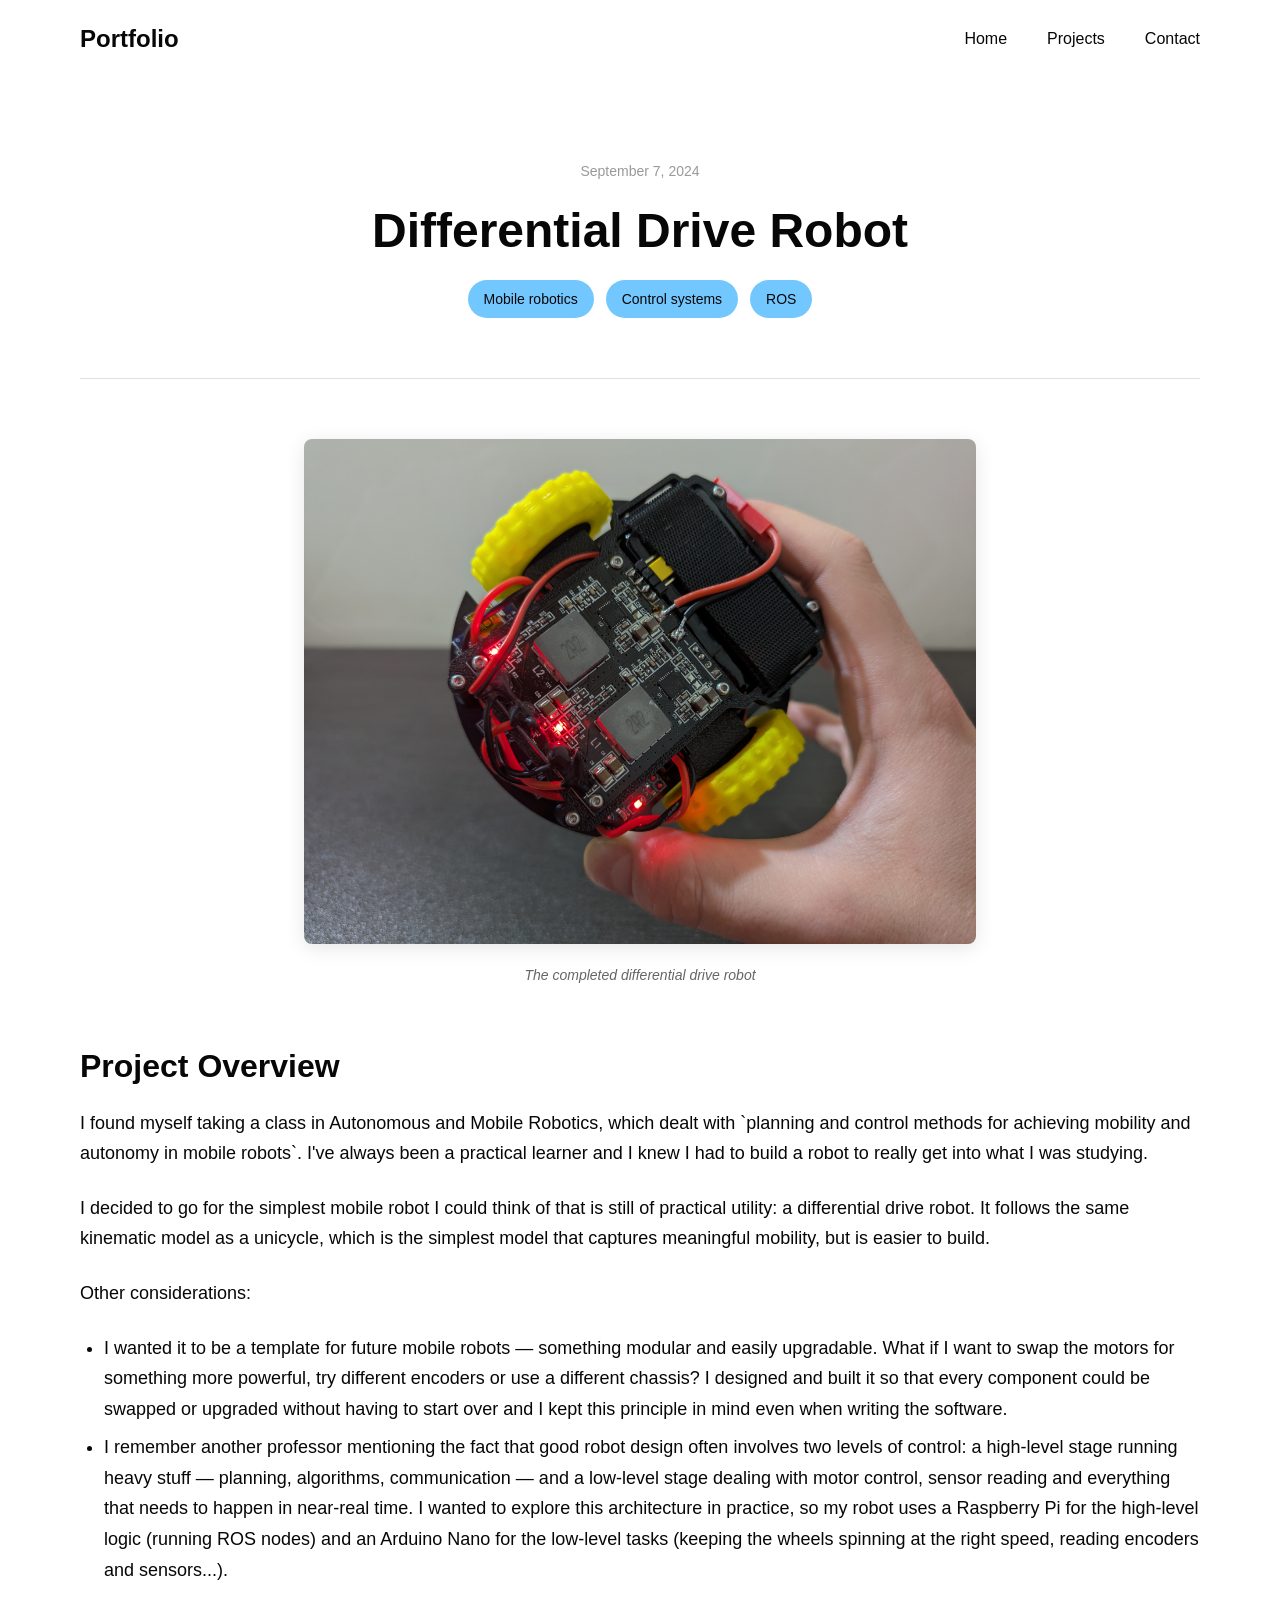
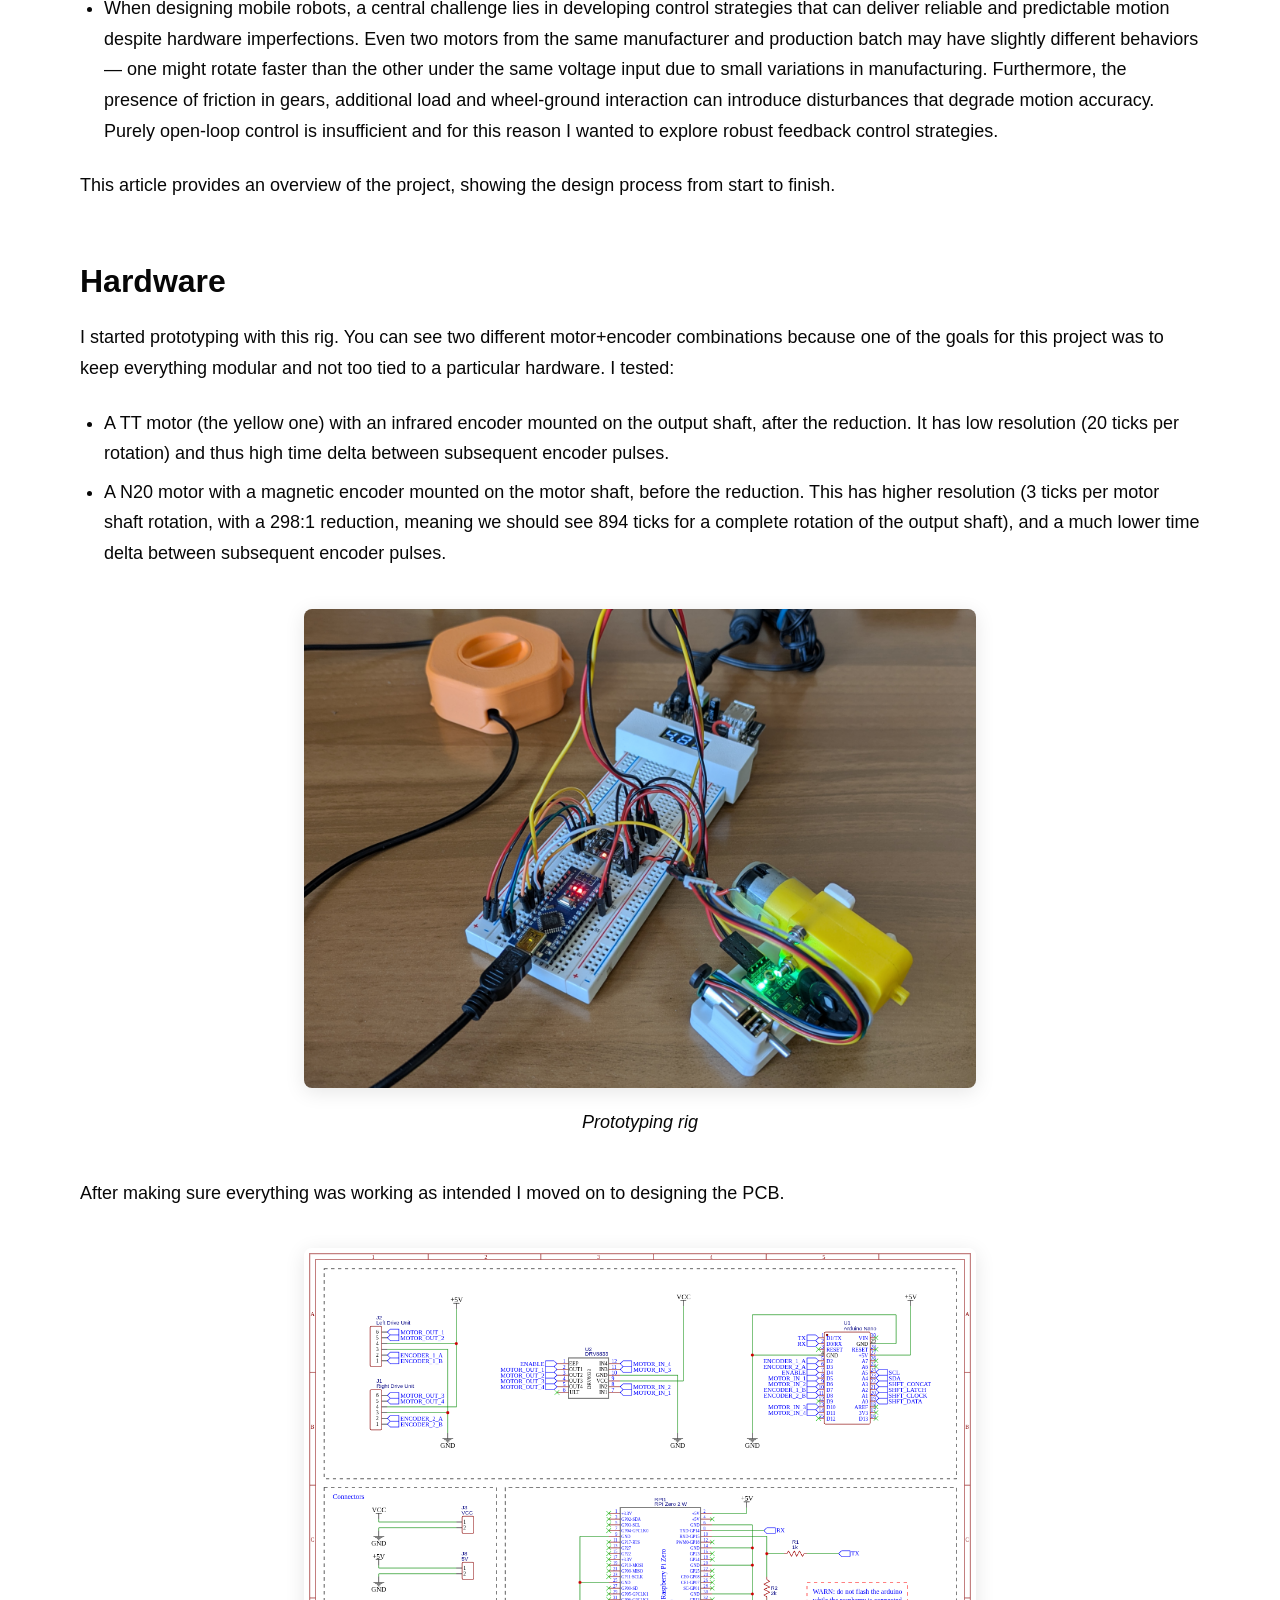
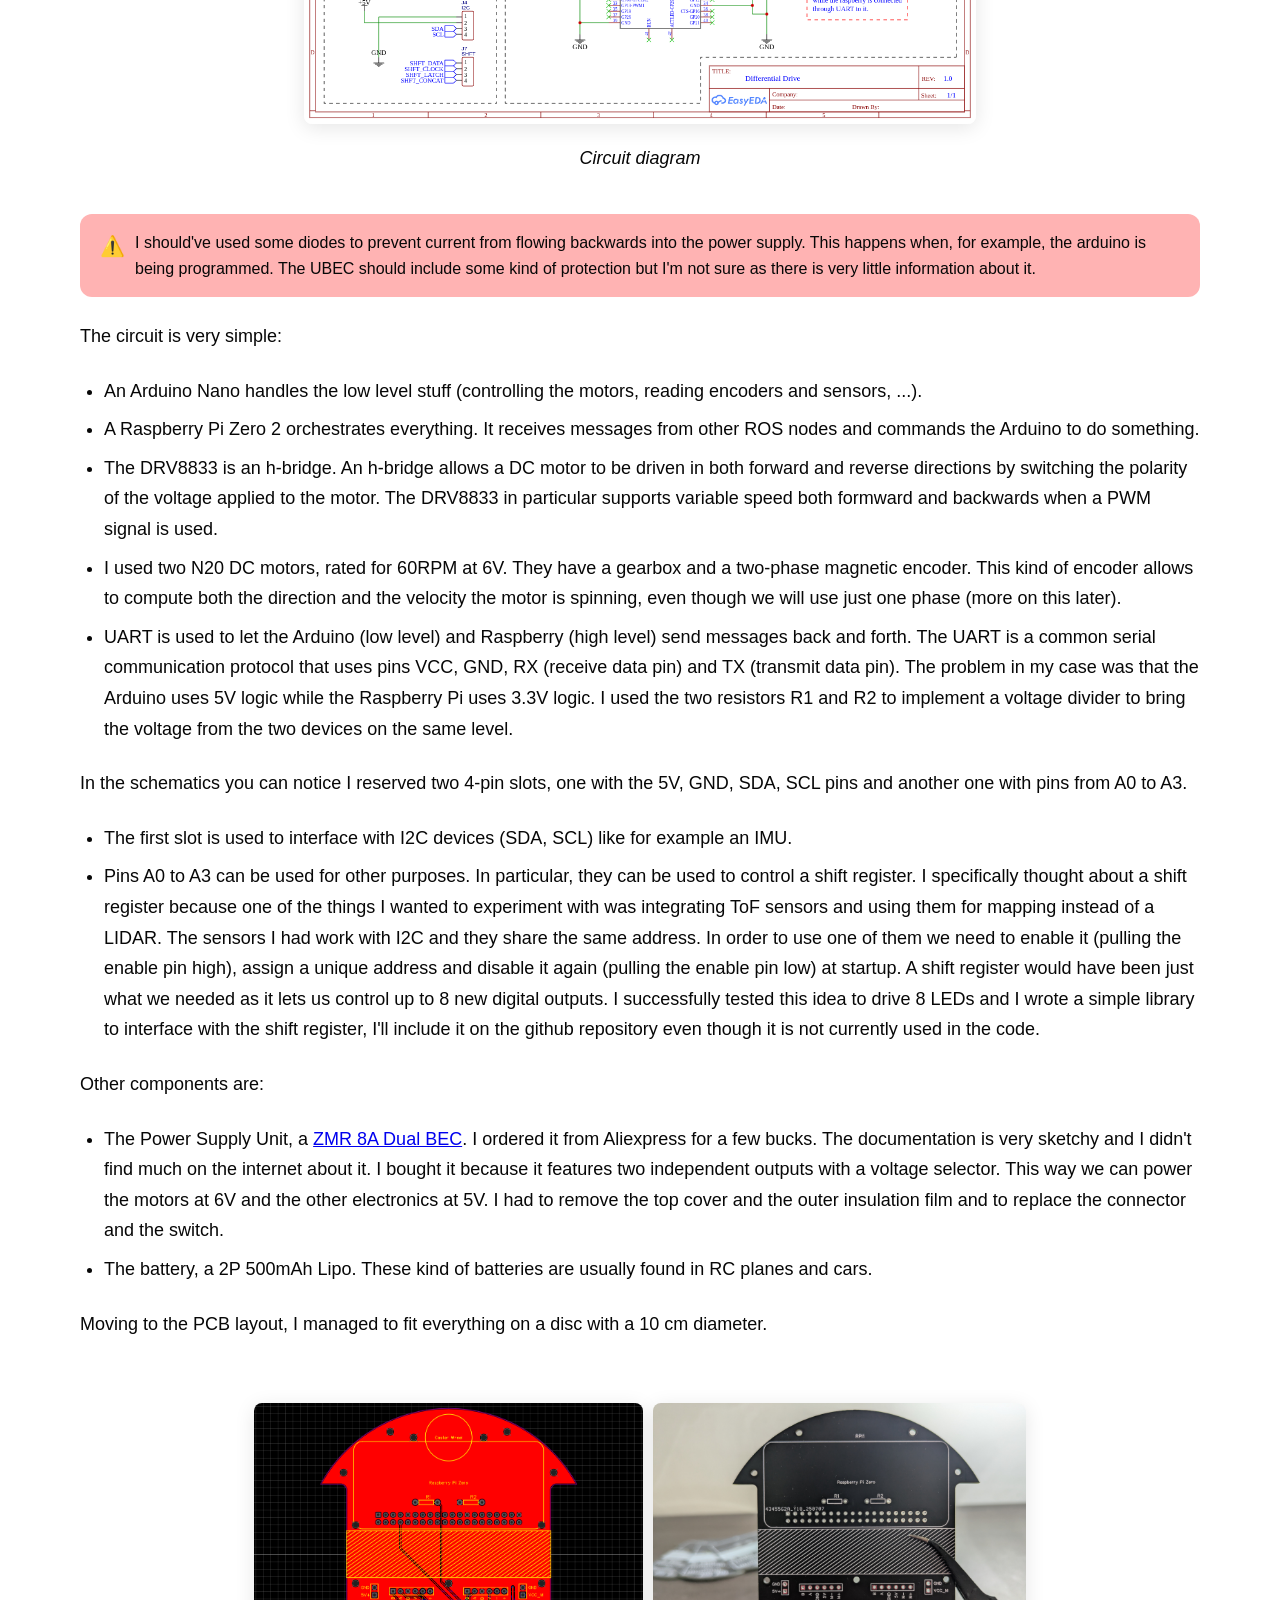
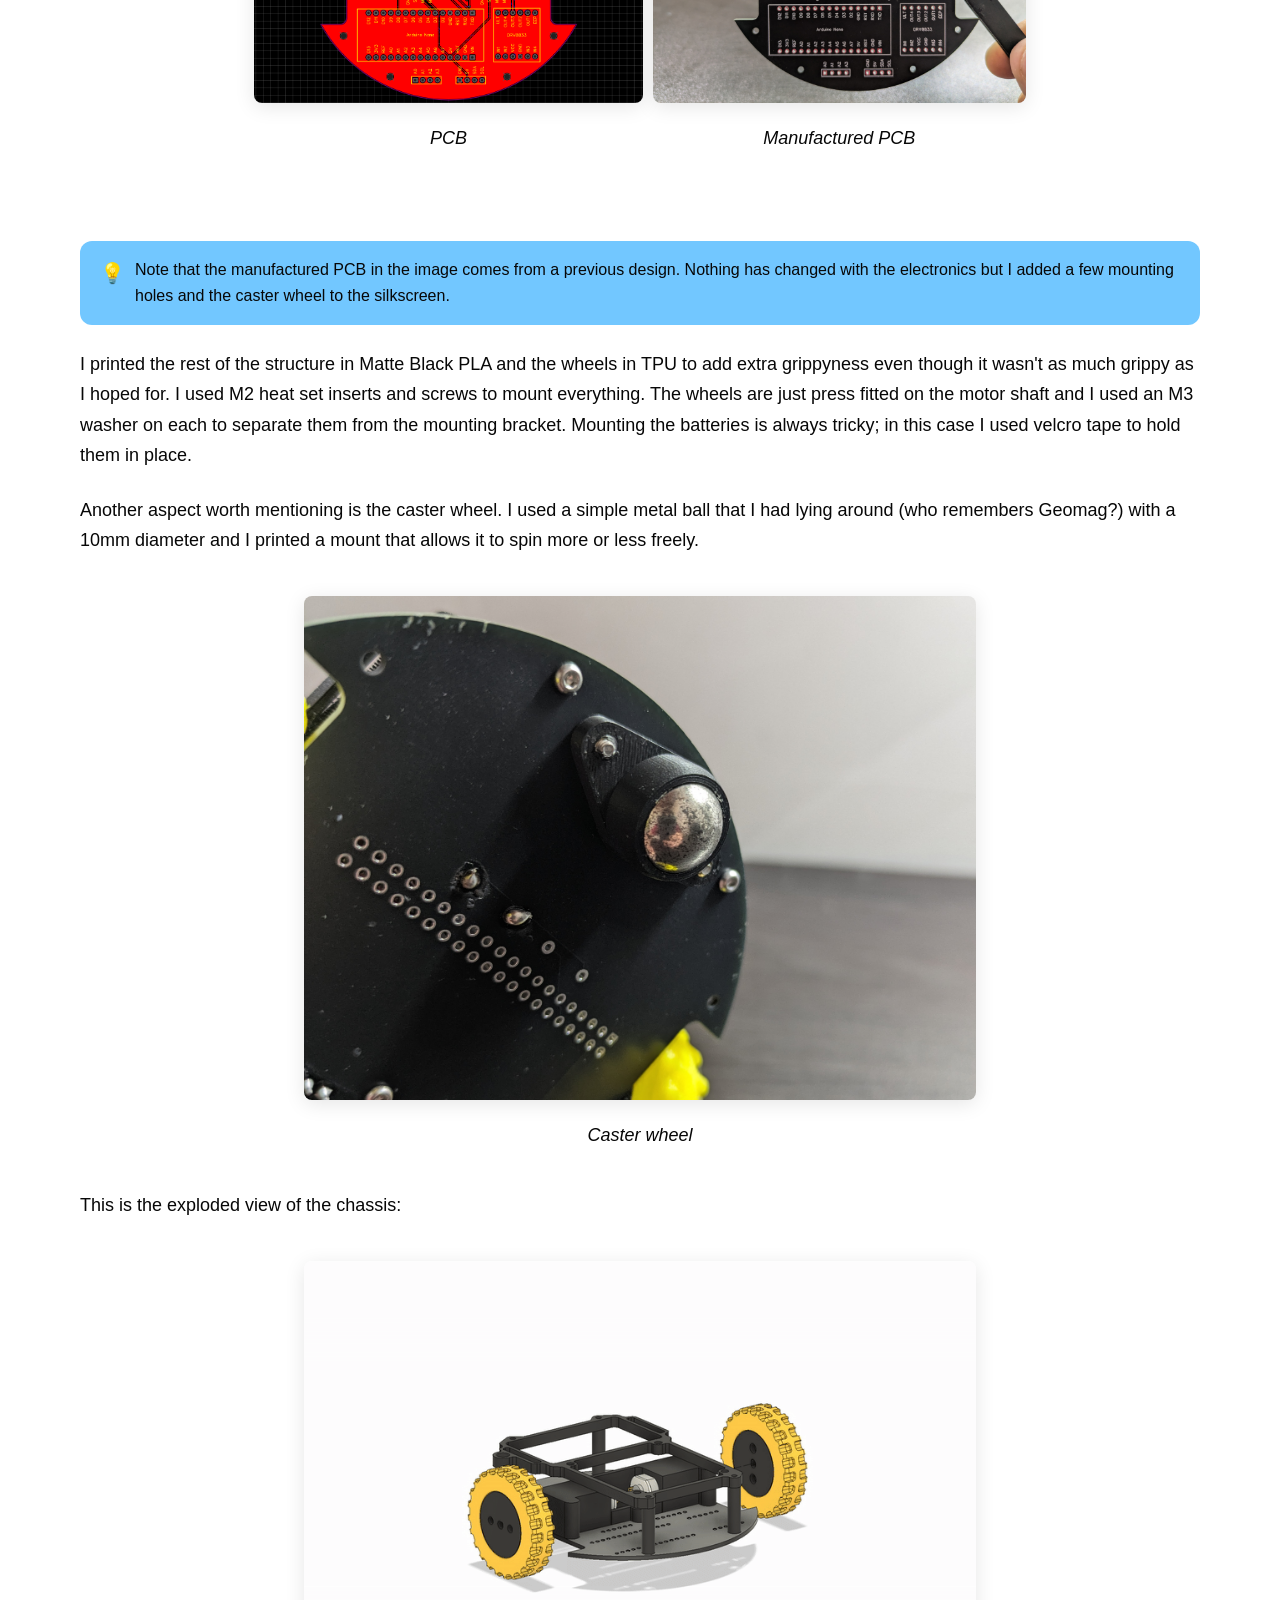
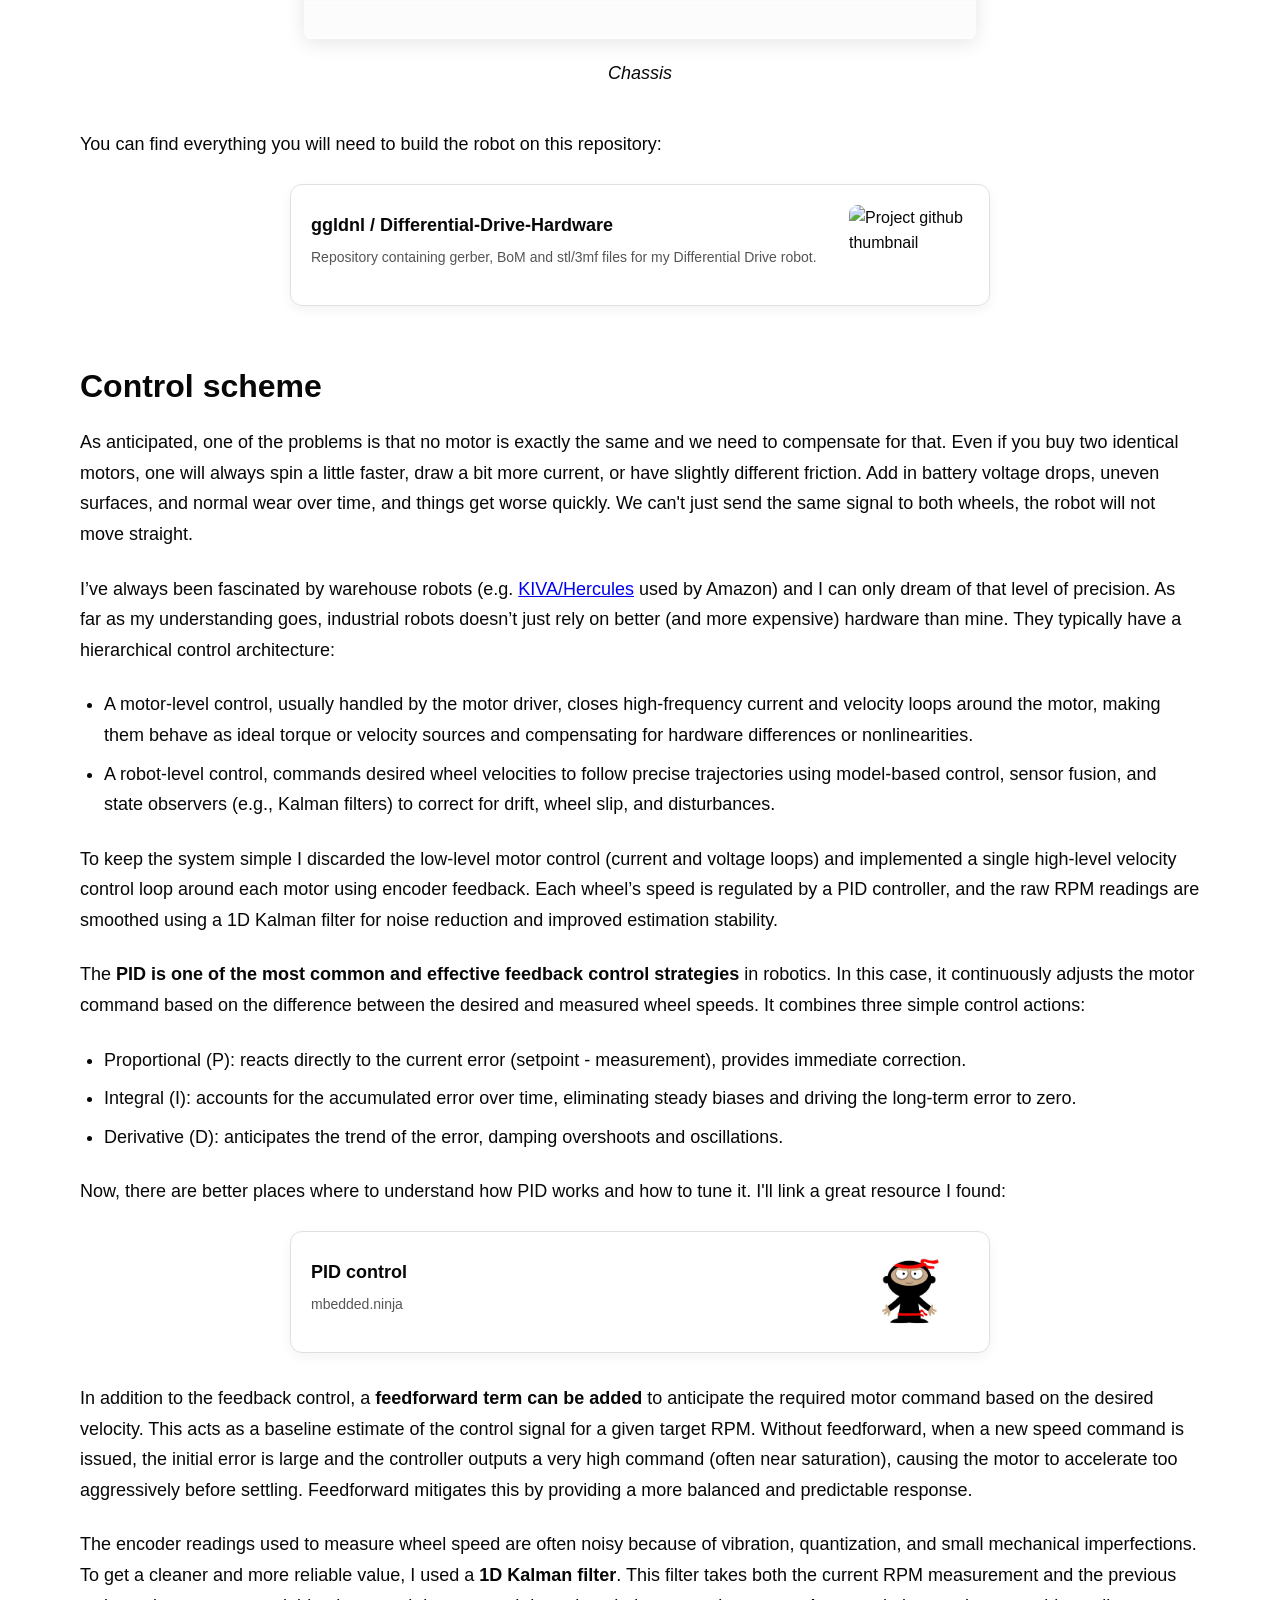
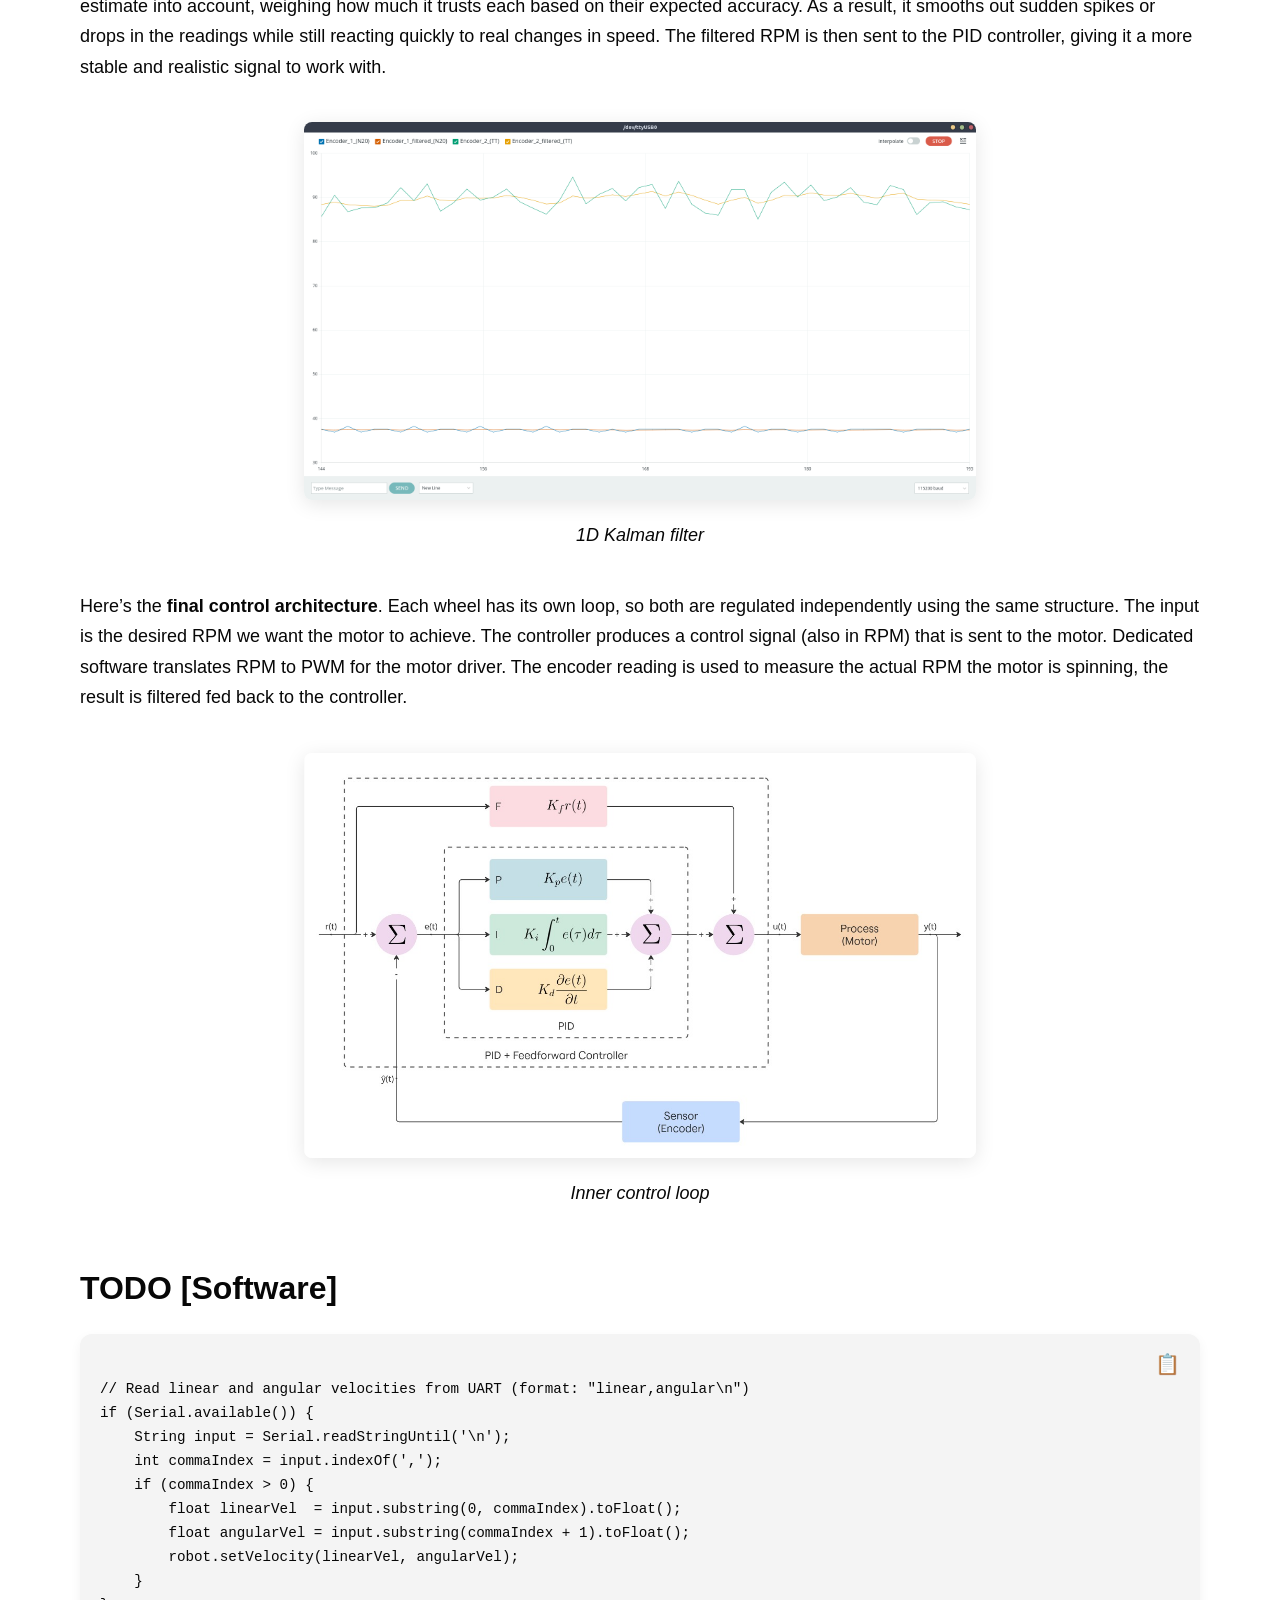
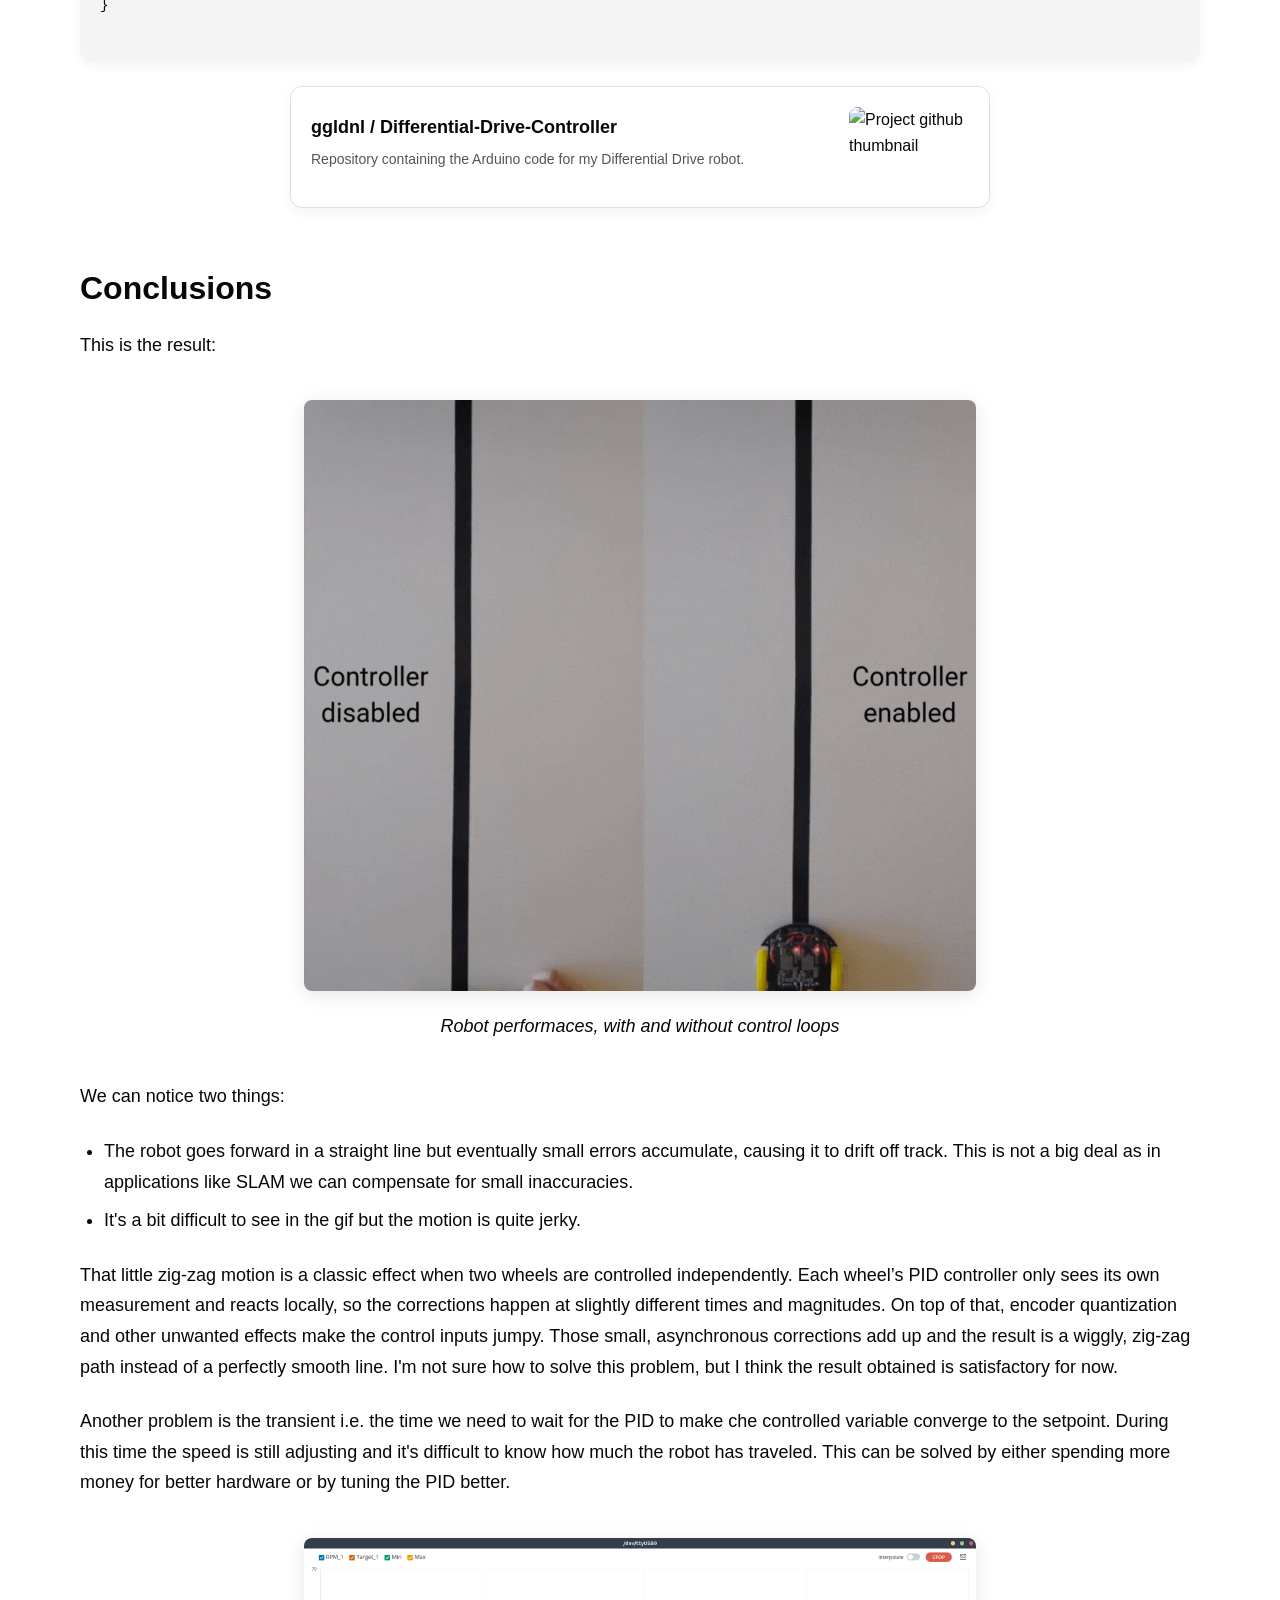
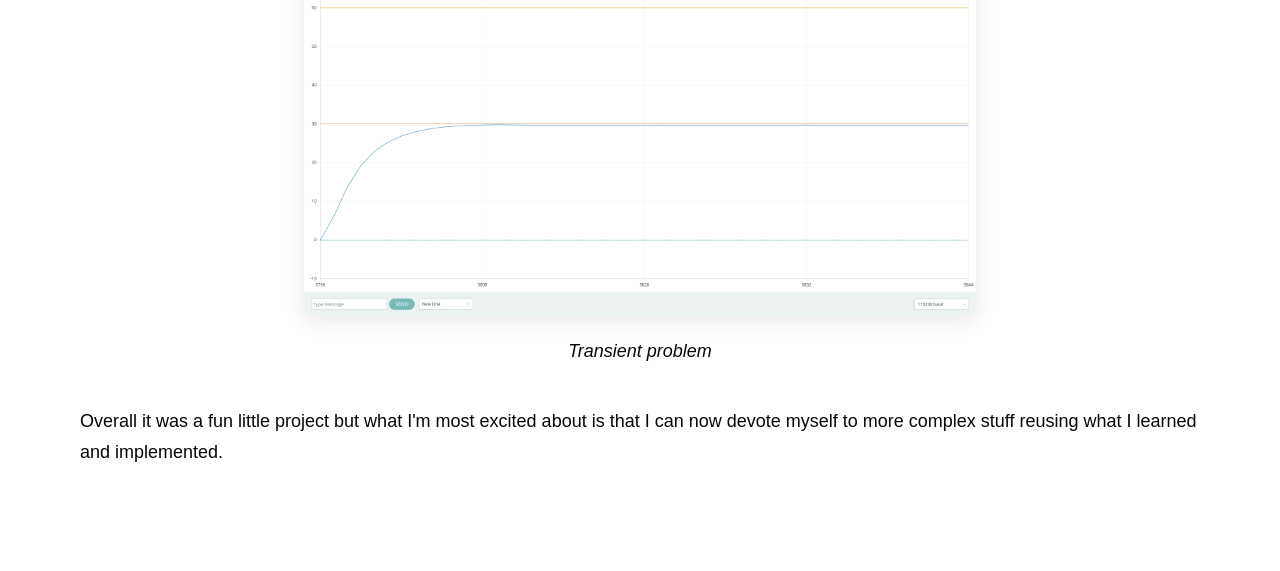
==== projects/differential_drive/index.html @ e16d6dbc "Progress differential drive" ====
<!DOCTYPE html>
<html lang="en">

<head>
  <meta charset="UTF-8">
  <meta name="viewport" content="width=device-width, initial-scale=1.0">
  <title>My Portfolio - Differential Drive</title>

  <link rel="stylesheet" href="../../assets/css/style.css">
  <link rel="stylesheet" href="https://cdn.jsdelivr.net/npm/prismjs/themes/prism.css">

  <script src="https://cdn.jsdelivr.net/npm/prismjs/prism.min.js"></script>
  <script src="https://cdn.jsdelivr.net/npm/prismjs/components/prism-clike.min.js"></script>
  <script src="https://cdn.jsdelivr.net/npm/prismjs/components/prism-c.min.js"></script>
  <script src="https://cdn.jsdelivr.net/npm/prismjs/components/prism-cpp.min.js"></script>
  <script src="https://cdn.jsdelivr.net/npm/prismjs/components/prism-python.min.js"></script>
</head>

<body>
  <!-- Navigation -->
  <nav>
    <div class="nav-container">
      <a href="#" class="logo">Portfolio</a>
      <ul class="nav-links">
        <li><a href="../../index.html">Home</a></li>
        <li><a href="../../projects.html">Projects</a></li>
        <li><a href="../../contact.html">Contact</a></li>
      </ul>
    </div>
  </nav>

  <!-- Table of Contents -->
  <!--
  <aside class="toc">
    <ul>
      <li><a href="#overview" class="toc-link">Project Overview</a></li>
      <li><a href="#hardware" class="toc-link">Hardware</a></li>
      <li><a href="#control" class="toc-link">Control</a></li>
      <li><a href="#software" class="toc-link">Software</a></li>
      <li><a href="#testing" class="toc-link">Testing and Results</a></li>

    </ul>
  </aside>
  -->

  <!-- Main Content -->
  <main>
    <div class="container">

      <!-- Project Header -->
      <header class="project-header">
        <div class="project-date">September 7, 2024</div>
        <h1 class="project-title">Differential Drive Robot</h1>
        <div class="project-tags">
          <span class="tag">Mobile robotics</span>
          <span class="tag">Control systems</span>
          <span class="tag">ROS</span>
        </div>
      </header>

      <div class="media-container">
        <img src="images/preview.jpg" alt="Differential Drive Robot" class="article-image zoomable">
        <p class="image-caption">The completed differential drive robot</p>
      </div>

      <!-- Article Content -->
      <article class="article-content">

        <h2 id="overview">Project Overview</h2>
        <p>
          I found myself taking a class in Autonomous and Mobile Robotics, which dealt with
          `planning and control methods for achieving mobility and autonomy in mobile robots`.
          I've always been a practical learner and I knew I had to build a robot to really get
          into what I was studying.
        </p>

        <p>
          I decided to go for the simplest mobile robot I could think of that is still of practical utility: a
          differential drive robot. It follows the same kinematic model as a unicycle, which is the simplest model
          that captures meaningful mobility, but is easier to build.
          <!--but it doesn't need additional control to stay upright, having a 
          three-point contact with the ground. -->
        </p>

        <p>
          Other considerations:
        </p>

        <ul>
          <li>
            I wanted it to be a template for future mobile robots — something modular and easily upgradable.
            What if I want to swap the motors for something more powerful, try different encoders or use a
            different chassis? I designed and built it so that every component could be swapped or upgraded without
            having
            to start over and I kept this principle in mind even when writing the software.
          </li>
          <li>
            I remember another professor mentioning the fact that good robot design often involves two levels of
            control:
            a high-level stage running heavy stuff — planning, algorithms, communication — and a low-level stage
            dealing with motor control, sensor reading and everything that needs to happen in near-real time.
            I wanted to explore this architecture in practice, so my robot uses a
            Raspberry Pi for the high-level logic (running ROS nodes) and an Arduino Nano for the low-level tasks
            (keeping the wheels spinning at the right speed, reading encoders and sensors...).
          </li>
          <li>
            When designing mobile robots, a central challenge lies in developing control strategies that can deliver
            reliable and predictable motion despite hardware imperfections. Even two motors from the same manufacturer
            and production batch may have slightly different behaviors — one might rotate faster than
            the other under the same voltage input due to small variations in manufacturing. Furthermore,
            the presence of friction in gears, additional load and wheel-ground interaction can introduce disturbances
            that degrade
            motion accuracy. Purely open-loop control is insufficient and for this reason I wanted to explore
            robust feedback control strategies.
          </li>
        </ul>

        <p>
          This article provides an overview of the project, showing the design process from start to finish.
        </p>

        <h2 id="hardware">Hardware</h2>

        <p>
          I started prototyping with this rig. You can see two different motor+encoder combinations because one of the goals 
          for this project was to keep everything modular and not too tied to a particular hardware. I tested:

          <ul>
            <li> A TT motor (the yellow one) with an infrared encoder mounted on the output shaft, after the reduction. 
              It has low resolution (20 ticks per rotation) and thus high time delta between subsequent encoder pulses.
            </li>
            <li> A N20 motor with a magnetic encoder mounted on the motor shaft, before the reduction.
              This has higher resolution (3 ticks per motor shaft rotation, with a 298:1 reduction, meaning we should see 894 ticks for a complete rotation of the output shaft),
              and a much lower time delta between subsequent encoder pulses.
            </li>
          </ul>
        </p>

        <div class="media-container">
          <img src="images/prototyping_rig.jpg" alt="Prototyping rig" class="article-image zoomable">
          <p class="image-caption">Prototyping rig</p>
        </div>

        <p>
          After making sure everything was working as intended I moved on to designing the PCB. 
        </p>

        <div class="media-container">
          <img src="images/circuit_diagram.png" alt="Circuit diagram" class="article-image zoomable">
          <p class="image-caption">Circuit diagram</p>
        </div>

        <div class="article-warning">
          I should've used some diodes to prevent current from flowing backwards into the power supply.
          This happens when, for example, the arduino is being programmed. The UBEC should include
          some kind of protection but I'm not sure as there is very little information about it.
        </div>

        <p>
          The circuit is very simple:
        </p>

        <ul>
          <li>
            An Arduino Nano handles the low level stuff (controlling the motors, reading encoders and sensors, ...).
          </li>
          <li>
            A Raspberry Pi Zero 2 orchestrates everything. It receives messages from other ROS nodes and commands the
            Arduino to do something.
          </li>
          <li>
            The DRV8833 is an h-bridge. An h-bridge allows a DC motor to be driven in both forward and reverse
            directions
            by switching the polarity of the voltage applied to the motor. The DRV8833 in particular supports variable
            speed both formward and backwards when a PWM signal is used.
          </li>
          <li>
            I used two N20 DC motors, rated for 60RPM at 6V. They have a gearbox and a two-phase magnetic encoder.
            This kind of encoder allows to compute both the direction and the velocity the motor is spinning,
            even though we will use just one phase (more on this later).
          </li>
          <li>
            UART is used to let the Arduino (low level) and Raspberry (high level) send messages back and forth. The
            UART is a common
            serial communication protocol that uses pins VCC, GND, RX (receive data pin) and TX (transmit data pin).
            The problem in my case was that the Arduino uses 5V logic while the Raspberry Pi uses 3.3V logic.
            I used the two resistors R1 and R2 to implement a voltage divider to bring the voltage from the two 
            devices on the same level.
          </li>
        </ul>

        <p>
          In the schematics you can notice I reserved two 4-pin slots, one with the 5V, GND, SDA, SCL pins and another
          one with pins from A0 to A3.
        </p>
        <ul>
          <li>
            The first slot is used to interface with I2C devices (SDA, SCL) like for example an IMU.
          </li>
          <li>
            Pins A0 to A3 can be used for other purposes. In particular, they can be used to control a shift register.
            I specifically thought about a shift register because one of the things I wanted to experiment with was
            integrating ToF sensors and using them for mapping instead of a LIDAR.
            The sensors I had work with I2C and they share the same address. In order to use one of them
            we need to enable it (pulling the enable pin high), assign a unique address and disable it again (pulling the enable pin
            low) at startup.
            A shift register would have been just what we needed as it lets us control up to 8 new digital outputs. I
            successfully tested this idea to drive 8 LEDs and I wrote a simple library to interface with the shift register, 
            I'll include it on the github repository even though it is not currently used in the code.
          </li>
        </ul>

        <p>
          Other components are:
        </p>
        <ul>
          <li>
            The Power Supply Unit, a <a
              href="https://it.aliexpress.com/item/1005007467083035.html?spm=a2g0o.order_list.order_list_main.5.65323696ndnfoV&gatewayAdapt=glo2ita">
              ZMR 8A Dual BEC</a>.
            I ordered it from Aliexpress for a few bucks. The documentation is very sketchy and I didn't find much on
            the internet about it. I bought it because it features two independent outputs with a voltage selector. 
            This way we can power the motors at 6V and the other electronics at 5V. I had to remove the top cover 
            and the outer insulation film and to replace the connector and the switch.
          </li>
          <li>
            The battery, a 2P 500mAh Lipo. These kind of batteries are usually found in RC planes and cars.
          </li>
        </ul>

        <p>
          Moving to the PCB layout, I managed to fit everything on a disc with a 10 cm diameter.
        </p>

        <div class="media-row">
          <div class="media-container">
            <img src="images/PCB.png" alt="PCB" class="article-image zoomable">
            <p class="image-caption">PCB</p>
          </div>

          <div class="media-container">
            <img src="images/manufactured_PCB.jpg" alt="Manufactured PCB" class="article-image zoomable">
            <p class="image-caption">Manufactured PCB</p>
          </div>
        </div>

        <div class="article-note">
          Note that the manufactured PCB in the image comes from a previous design.
          Nothing has changed with the electronics but I added a few mounting holes and the caster wheel to the
          silkscreen.
        </div>

        <p>
          I printed the rest of the structure in Matte Black PLA and the wheels in TPU to add extra grippyness
          even though it wasn't as much grippy as I hoped for. I used M2 heat set inserts and screws to
          mount everything. The wheels are just press fitted on the motor shaft and I used an M3 washer on each to separate them
          from the mounting bracket. Mounting the batteries is always tricky; in this case I used velcro tape to hold them in place.
        </p>

        <p>
          Another aspect worth mentioning is the caster wheel. I used a simple metal ball that I had lying around
          (who remembers Geomag?) with a 10mm diameter and I printed a mount that allows it to spin more or less
          freely.
        </p>

        <div class="media-container">
          <img src="images/caster_wheel.jpg" alt="Caster wheel" class="article-image zoomable">
          <p class="image-caption">Caster wheel</p>
        </div>

        <!--
        <p>
          Below is an exploded view showing the printed parts on the PCB, along with an image of the electronics mounted on it.
        </p>
        -->

        <p>
          This is the exploded view of the chassis:
        </p>

        <div class="media-container">
          <img src="images/assembly.gif" alt="chassis" class="article-image zoomable">
          <p class="image-caption">Chassis</p>
        </div>

        <!--
        <div class="media-container">
          <img src="images/electronics.png" alt="Electronics" class="article-image zoomable">
          <p class="image-caption">Electronics</p>
        </div>
        -->

        <p>
          You can find everything you will need to build the robot on this repository:
        </p>

        <a class="link-banner" href="https://github.com/ggldnl/Differential-Drive-Hardware" target="_blank">
          <div class="banner-content">
            <div class="banner-title">ggldnl / Differential-Drive-Hardware</div>
            <div class="banner-description">Repository containing gerber, BoM and stl/3mf files for my Differential
              Drive robot.</div>
            <!-- <div class="banner-meta">GitHub • Open Source</div> -->
          </div>
          <div class="banner-thumb">
            <img src="https://github.githubassets.com/images/modules/logos_page/GitHub-Mark.png"
              alt="Project github thumbnail">
          </div>
        </a>

        <!--
        <p>
          In case you have a BambuLab printer, the projects is also hosted on Makerworld:
        </p>

        <a class="link-banner" href="https://makerworld.com/en/models/572256-scara" target="_blank">
          <div class="banner-content">
            <div class="banner-title">Differential Drive robot</div>
            <div class="banner-description">Makerworld Differential Drive robot project card.</div>
          </div>
          <div class="banner-thumb">
            <img src="../../assets/images/makerworld_thumbnail.png" alt="Project makerworld thumbnail">
          </div>
        </a>
        -->

        <h2 id="control">Control scheme</h2>

        <p>
          As anticipated, one of the problems is that no motor is exactly the same and we need to compensate for that.
          Even if you buy two identical motors, one will always spin a little faster, draw a bit more current, or have
          slightly different friction. Add in battery voltage drops, uneven surfaces, and normal wear over time, and
          things get worse quickly. We can't just send the same signal to both wheels, the robot will not move straight.
        </p>

        <p>
          I’ve always been fascinated by warehouse robots (e.g. <a
            href="https://www.aboutamazon.com/news/operations/10-years-of-amazon-robotics-how-robots-help-sort-packages-move-product-and-improve-safety">
            KIVA/Hercules</a>
          used by Amazon) and I can only dream of that level of precision. As far as my understanding goes, industrial
          robots doesn’t just rely on better (and more expensive) hardware than mine. They typically have a hierarchical 
          control architecture: 
        </p>

        <ul>
          <li>
            A motor-level control, usually handled by the motor driver, closes high-frequency current and velocity 
            loops around the motor, making them behave as ideal torque or velocity sources and compensating for 
            hardware differences or nonlinearities.
          </li>
          <li>
            A robot-level control, commands desired wheel velocities to follow precise trajectories using model-based control, 
            sensor fusion, and state observers (e.g., Kalman filters) to correct for drift, wheel slip, and disturbances.
          </li>
        </ul>

        <p>
          To keep the system simple I discarded the low-level motor control (current and voltage loops) 
          and implemented a single high-level velocity control loop around each motor using encoder feedback. 
          Each wheel’s speed is regulated by a PID controller, and the raw RPM readings are smoothed using a 
          1D Kalman filter for noise reduction and improved estimation stability.
        </p>

        <p>
            The <strong>PID is one of the most common and effective feedback control strategies</strong> in robotics. 
            In this case, it continuously adjusts the motor command based on the difference between the desired 
            and measured wheel speeds. It combines three simple control actions:
        </p>
        <ul>
          <li>Proportional (P): reacts directly to the current error (setpoint - measurement), provides immediate correction.</li>
          <li>Integral (I): accounts for the accumulated error over time, eliminating steady biases and driving the long-term error to zero.</li>
          <li>Derivative (D): anticipates the trend of the error, damping overshoots and oscillations.</li>
        </ul>

        <p>
          Now, there are better places where to understand how PID works and how to tune it.
          I'll link a great resource I found:
        </p>

        <a class="link-banner" href="https://blog.mbedded.ninja/programming/general/pid-control/" target="_blank">
          <div class="banner-content">
            <div class="banner-title">PID control</div>
            <div class="banner-description">mbedded.ninja</div>
          </div>
          <div class="banner-thumb">
            <img src="images/mbedded_ninja_thumbnail.jpg" alt="PID control thumbnail">
          </div>
        </a>

        <p>
          In addition to the feedback control, a <strong>feedforward term can be added</strong> to anticipate the required motor command
          based on the desired velocity. This acts as a baseline estimate of the control signal for a given target RPM. 
          Without feedforward, when a new speed command is issued, the initial error is large and the controller outputs 
          a very high command (often near saturation), causing the motor to accelerate
          too aggressively before settling. Feedforward mitigates this by providing a more balanced and predictable response.
        </p>
        
        <p>
          The encoder readings used to measure wheel speed are often noisy because of vibration, quantization, and small mechanical imperfections. 
          To get a cleaner and more reliable value, I used a <strong>1D Kalman filter</strong>. 
          This filter takes both the current RPM measurement and the previous estimate into account, weighing how much it trusts each based on their expected accuracy. 
          As a result, it smooths out sudden spikes or drops in the readings while still reacting quickly to real changes in speed. 
          The filtered RPM is then sent to the PID controller, giving it a more stable and realistic signal to work with.
        </p>

        <div class="media-container">
          <img src="images/kalman_1.png" alt="1D Kalman filter" class="article-image zoomable">
          <p class="image-caption">1D Kalman filter</p>
        </div>
        
        <p>
          Here’s the <strong>final control architecture</strong>. Each wheel has its own loop, so both are regulated
          independently using the same structure. The input is the desired RPM we want the motor to achieve. The
          controller produces a control signal (also in RPM) that is sent to the motor. Dedicated software translates RPM to PWM
          for the motor driver. The encoder reading is used to measure the actual RPM the motor is spinning, the result 
          is filtered fed back to the controller.
        </p>

        <div class="media-container">
          <img src="images/control_loop.jpg" alt="Inner control loop" class="article-image zoomable">
          <p class="image-caption">Inner control loop</p>
        </div>

        <h2 id="software">TODO [Software]</h2>

        <pre><code class="language-cpp">
// Read linear and angular velocities from UART (format: "linear,angular\n")
if (Serial.available()) {
    String input = Serial.readStringUntil('\n');
    int commaIndex = input.indexOf(',');
    if (commaIndex > 0) {
        float linearVel  = input.substring(0, commaIndex).toFloat();
        float angularVel = input.substring(commaIndex + 1).toFloat();  
        robot.setVelocity(linearVel, angularVel);
    }
}
        </code></pre>

        <a class="link-banner" href="https://github.com/ggldnl/Differential-Drive-Controller" target="_blank">
          <div class="banner-content">
            <div class="banner-title">ggldnl / Differential-Drive-Controller</div>
            <div class="banner-description">Repository containing the Arduino code for my Differential Drive robot.</div>
            <!-- <div class="banner-meta">GitHub • Open Source</div> -->
          </div>
          <div class="banner-thumb">
            <img src="https://github.githubassets.com/images/modules/logos_page/GitHub-Mark.png"
              alt="Project github thumbnail">
          </div>
        </a>

        <h2 id="conclusions">Conclusions</h2>

        <p>
          This is the result:
        </p>

        <div class="media-container">
          <img src="images/comparison_control_loop.gif"
            alt="Robot performaces, with and without inner control loops" class="article-image zoomable">
          <p class="image-caption">Robot performaces, with and without control loops</p>
        </div>

        <p>
          We can notice two things:
        </p>

        <ul>
          <li>The robot goes forward in a straight line but eventually small errors accumulate, causing it to drift off
            track. This is not a big deal as in applications like SLAM we can compensate for small inaccuracies.</li>
          <li>It's a bit difficult to see in the gif but the motion is quite jerky.</li>
        </ul>

        <p>
          That little zig-zag motion is a classic effect when two wheels are controlled independently. Each wheel’s PID controller only sees
          its own measurement and reacts locally, so the corrections happen at slightly different times and magnitudes. 
          On top of that, encoder quantization and other unwanted effects make the control inputs jumpy. 
          Those small, asynchronous corrections add up and the result is a wiggly, zig-zag path instead of a perfectly smooth line.
          I'm not sure how to solve this problem, but I think the result obtained is satisfactory for now.
        </p>

        <p>
          Another problem is the transient i.e. the time we need to wait for the PID to make che controlled variable converge to the setpoint.
          During this time the speed is still adjusting and it's difficult to know how much the robot has traveled. This can be solved by either
          spending more money for better hardware or by tuning the PID better.
        </p>
        <div class="media-container">
          <img src="images/pid_1.png" alt="Transient problem" class="article-image zoomable">
          <p class="image-caption">Transient problem</p>
        </div>

        <p>
          Overall it was a fun little project but what I'm most excited about is that I can now devote myself to more
          complex stuff reusing what I learned and implemented.
        </p>

      </article>
    </div>
  </main>

  <script src="../../assets/js/scripts.js"></script>

  <!-- Zoom overlay -->
  <div class="zoom-overlay" id="zoomOverlay">
    <div class="zoom-close" id="zoomClose">&times;</div>
    <img class="zoom-image" id="zoomImage" src="" alt="">
  </div>

</body>

</html>
---- assets/css/style.css ----
/* Reset and Base Styles */
* {
    margin: 0;
    padding: 0;
    box-sizing: border-box;
}

body {
    font-family: -apple-system, BlinkMacSystemFont, 'Segoe UI', 'Roboto', 'Helvetica Neue', Arial, sans-serif;
    line-height: 1.6;
    color: #070707;
    background-color: #ffffff;
}

/* Start hidden */
body * {
    opacity: 0;
    transform: translateY(10px);
    transition: opacity 0.5s ease, transform 0.5s ease;
}

/* When shown */
body.loaded * {
    opacity: 1;
    transform: translateY(0);
}

/* Navigation */
nav {
    position: fixed;
    top: 0;
    left: 0;
    right: 0;
    background-color: rgba(255, 255, 255, 0.95);
    backdrop-filter: blur(10px);
    padding: 20px 0;
    z-index: 1000;
}

.nav-container {
    max-width: 1200px;
    margin: 0 auto;
    padding: 0 40px;
    display: flex;
    justify-content: space-between;
    align-items: center;
}

.logo {
    font-size: 24px;
    font-weight: 600;
    color: #070707;
    text-decoration: none;
}

.nav-links {
    display: flex;
    list-style: none;
    gap: 40px;
}

.nav-links a {
    color: #070707;
    text-decoration: none;
    font-weight: 400;
    font-size: 16px;
    transition: opacity 0.3s ease;
}

.nav-links a:hover {
    opacity: 0.6;
}

/* Main Content */
main {
    margin-top: 100px;
}

.container {
    max-width: 1200px;
    margin: 0 auto;
    padding: 0 40px;
}

/* Container override for article pages */
.article-page .container {
    max-width: 800px;
}

/* Hero Section */
.hero {
    padding: 80px 0;
    display: flex;
    align-items: center;
    gap: 80px;
    min-height: 500px;
}

.hero-image {
    flex: 0 0 300px;
    height: 300px;
    background-color: #f5f5f5;
    border-radius: 8px;
    display: flex;
    align-items: center;
    justify-content: center;
    font-size: 14px;
    color: #999;
}

.hero-content {
    flex: 1;
}

.hero h1 {
    font-size: 48px;
    font-weight: 700;
    margin-bottom: 20px;
    line-height: 1.2;
}

.hero p {
    font-size: 20px;
    line-height: 1.6;
    opacity: 0.8;
    margin-bottom: 30px;
}

.hero .subtitle {
    font-size: 16px;
    opacity: 0.6;
}

/* Projects Section */
.projects {
    padding: 80px 0;
}

.section-title {
    font-size: 36px;
    font-weight: 600;
    margin-bottom: 60px;
    text-align: center;
}

.project-card {
    display: flex;
    align-items: center;
    gap: 80px;
    margin-bottom: 100px;
    min-height: 400px;
    text-decoration: none;
    color: inherit;
    transition: opacity 0.3s ease;
}

.project-card:nth-child(even) {
    flex-direction: row-reverse;
}

.project-image {
    flex: 0 0 500px;
    height: 350px;
    background-color: #f8f8f8;
    border-radius: 12px;
    display: flex;
    align-items: center;
    justify-content: center;
    font-size: 14px;
    color: #999;
}

.project-content {
    flex: 1;
}

.project-date {
    font-size: 14px;
    color: #999;
    margin-bottom: 10px;
}

.project-title {
    font-size: 32px;
    font-weight: 600;
    margin-bottom: 20px;
    line-height: 1.3;
}

.project-description {
    font-size: 18px;
    line-height: 1.6;
    margin-bottom: 20px;
    opacity: 0.8;
}

.project-tags {
    display: flex;
    flex-wrap: wrap;
    gap: 12px;
    margin-bottom: 20px;
}

.tag {
    background-color: #72c7ff;
    color: #070707;
    padding: 6px 16px;
    border-radius: 20px;
    font-size: 14px;
    font-weight: 500;
}

.read-time {
    font-size: 14px;
    color: #999;
}

/* Page Header */
.page-header {
    text-align: center;
    margin-bottom: 80px;
}

.page-title {
    font-size: 48px;
    font-weight: 700;
    margin-bottom: 20px;
}

.page-description {
    font-size: 20px;
    opacity: 0.8;
    max-width: 600px;
    margin: 0 auto;
}

/* Two images side by side */
.media-row {
    display: flex;
    justify-content: center;
    gap: 10px;
    flex-wrap: wrap;
    align-items: flex-start;
}

.media-row .media-container {
    flex: 0 0 auto;
    text-align: center;
}

.media-row .article-image {
    height: 300px;
    width: auto;
    max-width: 100%;
    border-radius: 8px;
    box-shadow: 0 4px 20px rgba(0, 0, 0, 0.1);
}

/* Project Header (for individual project pages) */
.project-header {
    padding: 60px 0 40px 0;
    text-align: center;
    border-bottom: 1px solid #e0e0e0;
    margin-bottom: 60px;
}

.project-header .project-date {
    margin-bottom: 20px;
}

.project-header .project-title {
    font-size: 48px;
    font-weight: 700;
    margin-bottom: 20px;
    line-height: 1.2;
}

.project-subtitle {
    font-size: 20px;
    opacity: 0.8;
    margin-bottom: 30px;
    line-height: 1.5;
}

.project-header .project-tags {
    justify-content: center;
    margin-bottom: 20px;
}

.project-header .tag {
    padding: 8px 16px;
}

/* Article Content */
.article-content {
    padding-bottom: 80px;
}

.article-content h2 {
    font-size: 32px;
    font-weight: 600;
    margin: 60px 0 20px 0;
    line-height: 1.3;
}

.article-content h3 {
    font-size: 24px;
    font-weight: 600;
    margin: 40px 0 16px 0;
    line-height: 1.4;
}

.article-content p {
    font-size: 18px;
    line-height: 1.7;
    margin-bottom: 24px;
    color: #070707;
}

.article-content ul,
.article-content ol {
    margin-bottom: 24px;
    padding-left: 24px;
}

.article-content li {
    font-size: 18px;
    line-height: 1.7;
    margin-bottom: 8px;
}

.article-content blockquote {
    border-left: 4px solid #e0e0e0;
    margin: 30px 0;
    padding: 20px 30px;
    background-color: #fafafa;
    font-style: italic;
    font-size: 18px;
}

/* Media Elements */
.media-container {
    margin: 40px 0;
    text-align: center;
}

.article-image {
    max-width: 60%;
    height: auto;
    border-radius: 8px;
    box-shadow: 0 4px 20px rgba(0, 0, 0, 0.1);
    cursor: pointer;
    transition: transform 0.3s ease;
}

.article-image:hover {
    transform: scale(1.02);
}

.image-caption {
    font-size: 14px;
    color: #666;
    margin-top: 12px;
    font-style: italic;
}

/* YouTube Video Container */
.video-container {
    position: relative;
    width: 100%;
    max-width: 800px;
    margin: 40px auto;
    aspect-ratio: 16 / 9;
    border-radius: 8px;
    overflow: hidden;
    box-shadow: 0 4px 20px rgba(0, 0, 0, 0.1);
}

.video-container iframe {
    position: absolute;
    top: 0;
    left: 0;
    width: 100%;
    height: 100%;
    border: none;
}

/* Back Navigation */
.back-nav {
    padding: 40px 0 20px 0;
}

.back-link {
    color: #070707;
    text-decoration: none;
    font-size: 16px;
    font-weight: 500;
    display: inline-flex;
    align-items: center;
    gap: 8px;
    transition: opacity 0.3s ease;
}

.back-link:hover {
    opacity: 0.6;
}

.back-link::before {
    content: "←";
    font-size: 18px;
}

/* Contact Section */
.contact {
    padding: 80px 0;
    text-align: center;
    background-color: #fafafa;
}

.contact h2 {
    font-size: 36px;
    font-weight: 600;
    margin-bottom: 20px;
}

.contact p {
    font-size: 18px;
    opacity: 0.8;
    margin-bottom: 40px;
}

.contact-info {
    display: flex;
    justify-content: center;
    gap: 40px;
    flex-wrap: wrap;
}

.contact-item {
    font-size: 16px;
    color: #070707;
    text-decoration: none;
    padding: 12px 24px;
    border: 1px solid #e0e0e0;
    border-radius: 6px;
    transition: all 0.3s ease;
}

.contact-item:hover {
    background-color: #070707;
    color: #ffffff;
}

/* Zoom overlay styles */
.zoom-overlay {
    display: none;
    position: fixed;
    top: 0;
    left: 0;
    width: 100vw;
    height: 100vh;
    background-color: rgba(0, 0, 0, 0.9);
    z-index: 9999;
    cursor: pointer;
    justify-content: center;
    align-items: center;
    opacity: 0;
    transition: opacity 0.3s ease;
}

.zoom-overlay.active {
    display: flex;
    opacity: 1;
}

.zoom-image {
    max-width: 90vw;
    max-height: 90vh;
    object-fit: contain;
    border-radius: 8px;
    box-shadow: 0 8px 32px rgba(0, 0, 0, 0.3);
    transform: scale(0.8);
    transition: transform 0.3s ease;
}

.zoom-overlay.active .zoom-image {
    transform: scale(1);
}

.zoom-close {
    position: absolute;
    top: 20px;
    right: 30px;
    font-size: 40px;
    color: white;
    cursor: pointer;
    z-index: 10000;
    transition: opacity 0.3s ease;
}

.zoom-close:hover {
    opacity: 0.7;
}

/* Responsive Design */
@media (max-width: 1000px) {
    .nav-container {
        padding: 0 20px;
    }

    .container {
        padding: 0 20px;
    }

    .nav-links {
        gap: 20px;
    }

    /* Hero Section Mobile */
    .hero {
        flex-direction: column;
        text-align: center;
        gap: 40px;
        padding: 40px 0;
    }

    .hero-image {
        flex: none;
        width: 250px;
        height: 250px;
    }

    .hero h1 {
        font-size: 36px;
    }

    .hero p {
        font-size: 18px;
    }

    /* Projects Mobile */
    .project-card {
        flex-direction: column !important;
        gap: 20px;
        margin-bottom: 60px;
        align-items: center;
        text-align: center;
    }

    .project-card:nth-child(even) {
        flex-direction: column !important;
    }

    .project-image {
        flex: none;
        width: 100%;
        max-width: 400px;
        height: auto;
    }

    .project-title {
        font-size: 24px;
    }

    .project-description {
        font-size: 16px;
    }

    /* Project Header Mobile */
    .project-header .project-title {
        font-size: 36px;
    }

    .project-subtitle {
        font-size: 18px;
    }

    .project-tags {
        justify-content: center;
    }

    /* Article Content Mobile */
    .article-content h2 {
        font-size: 28px;
    }

    .article-content h3 {
        font-size: 22px;
    }

    .article-content p,
    .article-content li {
        font-size: 16px;
    }

    .zoom-close {
        font-size: 30px;
        top: 10px;
        right: 15px;
    }
}

/* Link banner */
.link-banner {
    display: flex;
    align-items: center;
    justify-content: space-between;
    background: #fff;
    border: 1px solid #e0e0e0;
    border-radius: 12px;
    padding: 20px;
    text-decoration: none;
    color: inherit;
    box-shadow: 0 4px 12px rgba(0, 0, 0, 0.05);
    transition: transform 0.2s ease, box-shadow 0.2s ease;
    max-width: 700px;
    margin: 0 auto 30px;
}

.banner-content {
    flex: 1;
    margin-right: 20px;
}

.banner-title {
    font-size: 18px;
    font-weight: 600;
    margin-bottom: 6px;
}

.banner-description {
    font-size: 14px;
    color: #555;
    margin-bottom: 10px;
}

.banner-meta {
    font-size: 13px;
    color: #888;
    display: flex;
    align-items: center;
    gap: 10px;
}

.banner-thumb {
    flex: 0 0 120px;
    height: 80px;
    border-radius: 8px;
    overflow: hidden;
    display: flex;
    align-items: center;
    justify-content: center;
    background: #f0f0f000;
}

.banner-thumb img {
    height: 100%;
    width: auto;
    border-radius: 8px;
    object-fit: cover;
}

/* Shared style for banners */
.article-note,
.article-warning {
    border-radius: 12px;
    padding: 16px 20px;
    margin: 24px 0;
    font-size: 16px;
    line-height: 1.6;
    display: flex;
    align-items: flex-start;
    gap: 10px;
}

/* Note banner */
.article-note {
    background-color: #72c7ff;
    color: #070707;
}

.article-note::before {
    content: "💡";
    font-size: 20px;
    flex-shrink: 0;
}

/* Warning banner */
.article-warning {
    background-color: #ffb3b3;
    color: #070707;
}

.article-warning::before {
    content: "⚠️";
    font-size: 20px;
    flex-shrink: 0;
}

/* Code block container */
.article-content pre {
    background-color: #f4f4f4;
    color: #070707;
    padding: 20px;
    border-radius: 12px;
    box-shadow: 0 4px 12px rgba(0, 0, 0, 0.05);
    overflow-x: auto;
    font-family: 'Courier New', Courier, monospace;
    font-size: 15px;
    line-height: 1.6;
    margin: 24px 0;
}

/* Remove default extra spacing from code inside pre */
.article-content pre code {
    background: none;
    color: inherit;
    padding: 0;
}

/* Inline code */
.article-content code {
    background-color: #f4f4f4;
    color: #d6336c;
    padding: 2px 6px;
    border-radius: 6px;
    font-family: 'Courier New', Courier, monospace;
    font-size: 0.95em;
}

/* Optional syntax highlighting */
.token.keyword,
.token.builtin,
.token.selector {
    color: #d6336c;
}

.token.function {
    color: #0066cc;
}

.token.string {
    color: #22863a;
}

.token.comment {
    color: #6a737d;
    font-style: italic;
}

.token.number {
    color: #e36209;
}

/* Copy button */
.copy-btn {
    position: absolute;
    top: 20px;
    right: 20px;
    background: transparent; /* transparent background */
    border: none;             /* no border */
    padding: 0;               /* no extra padding */
    font-size: 20px;          /* emoji size */
    cursor: pointer;
    line-height: 1;
    transition: transform 0.1s ease; /* optional hover effect */
}

.copy-btn:hover {
    transform: scale(1.5); /* optional: make emoji slightly bigger on hover */
    color: #22863a;        /* optional: change color on hover */
}
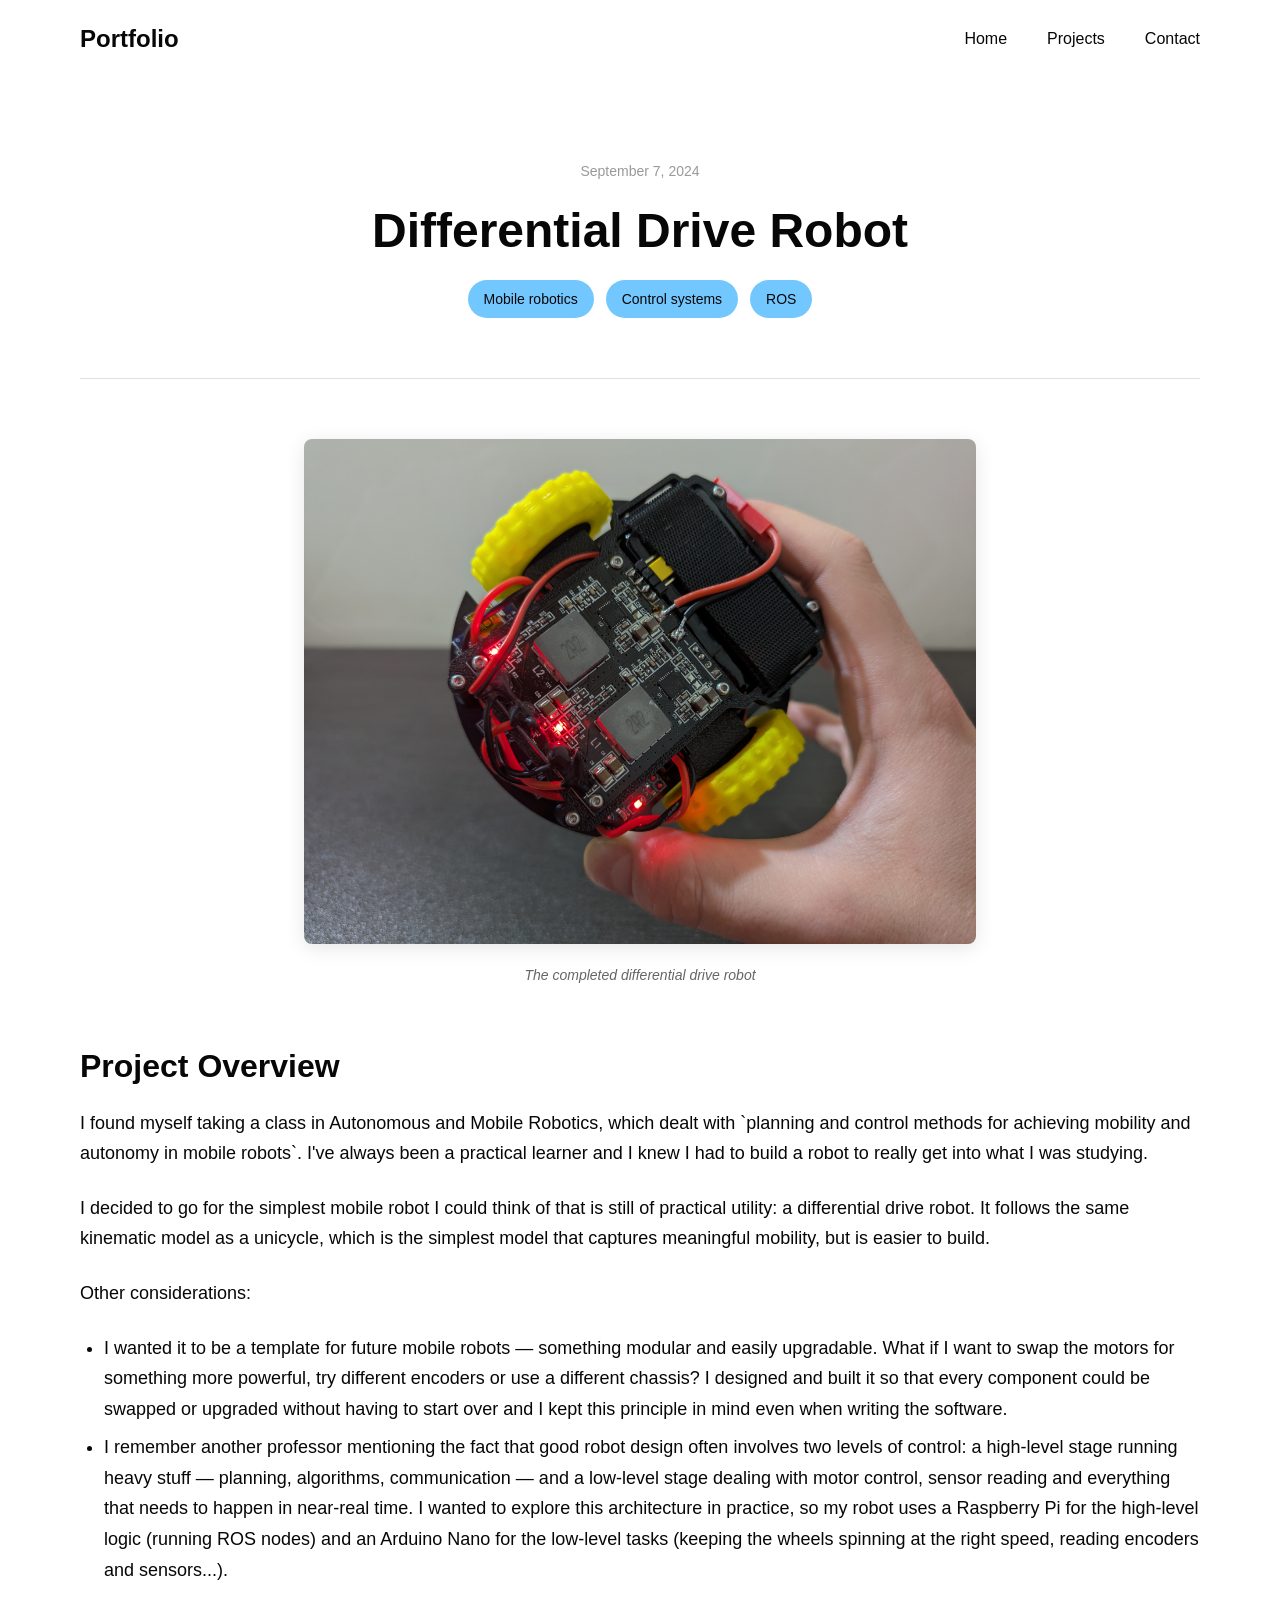
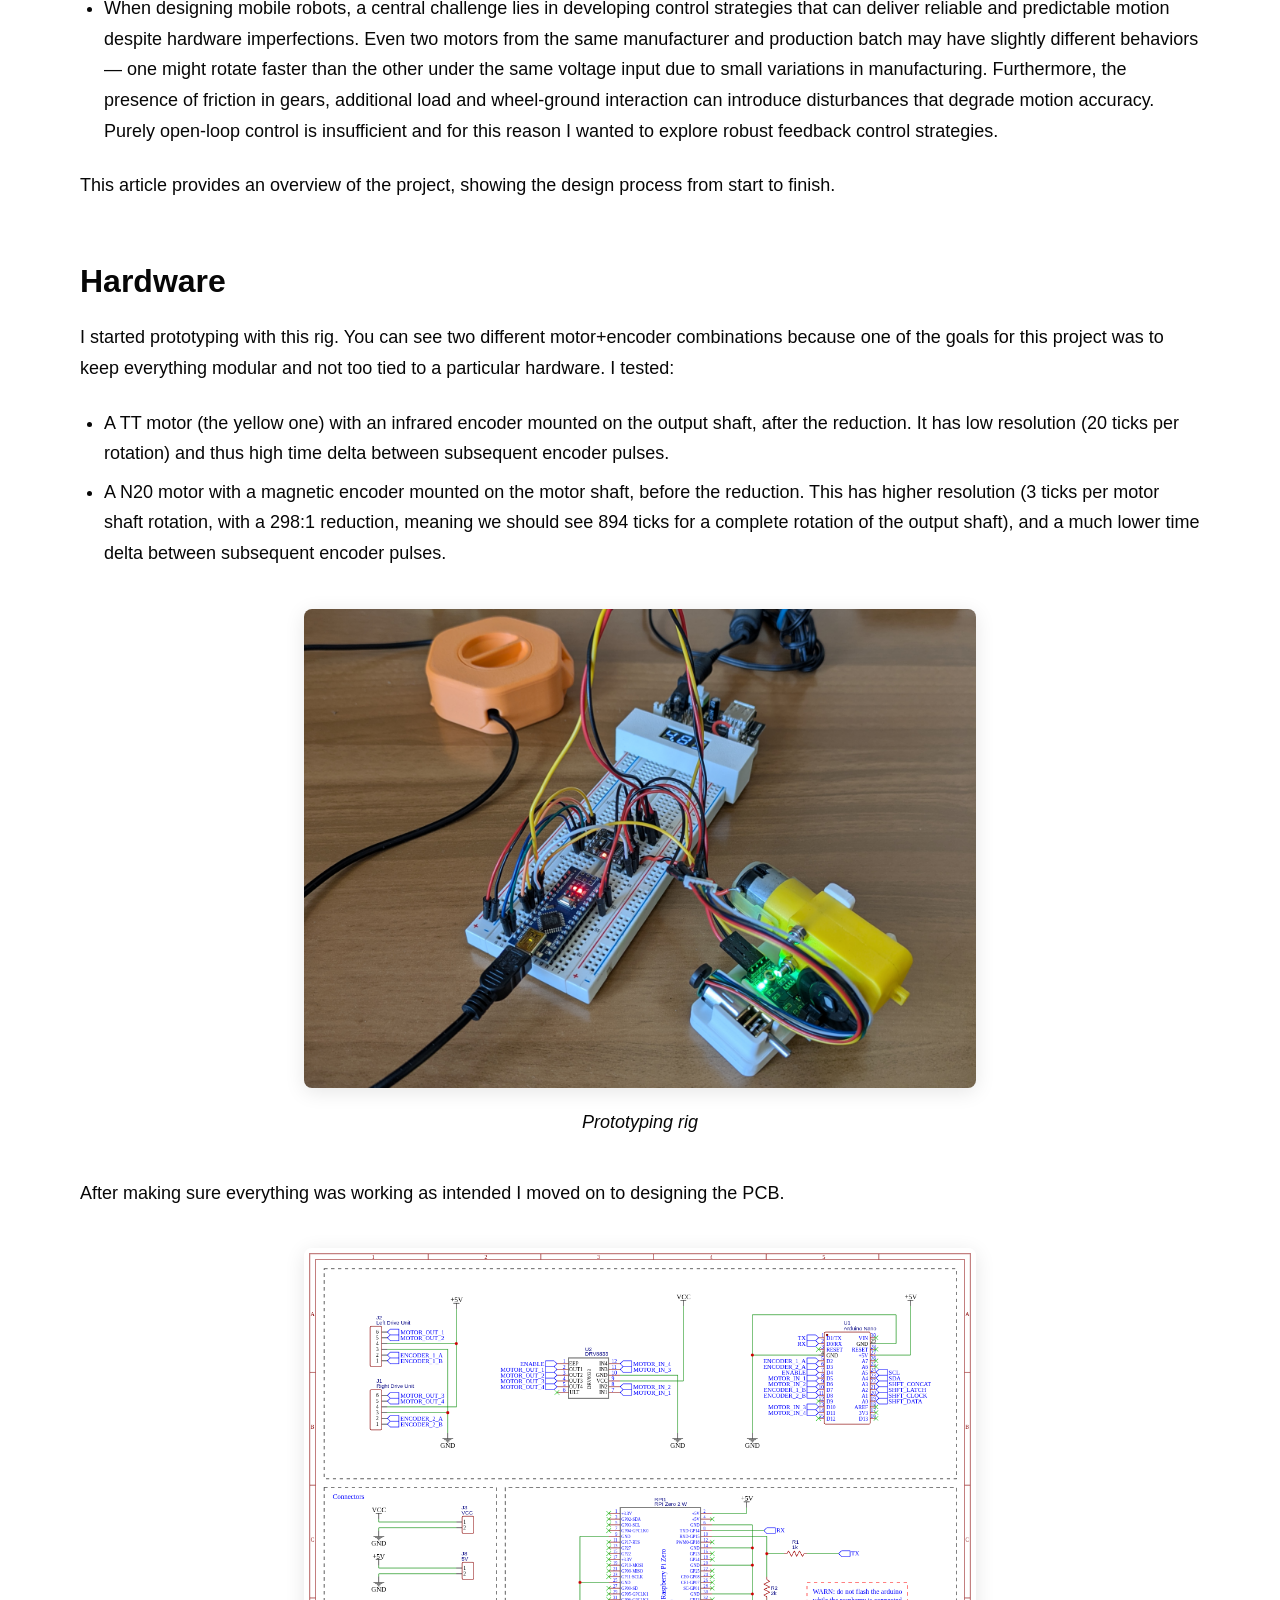
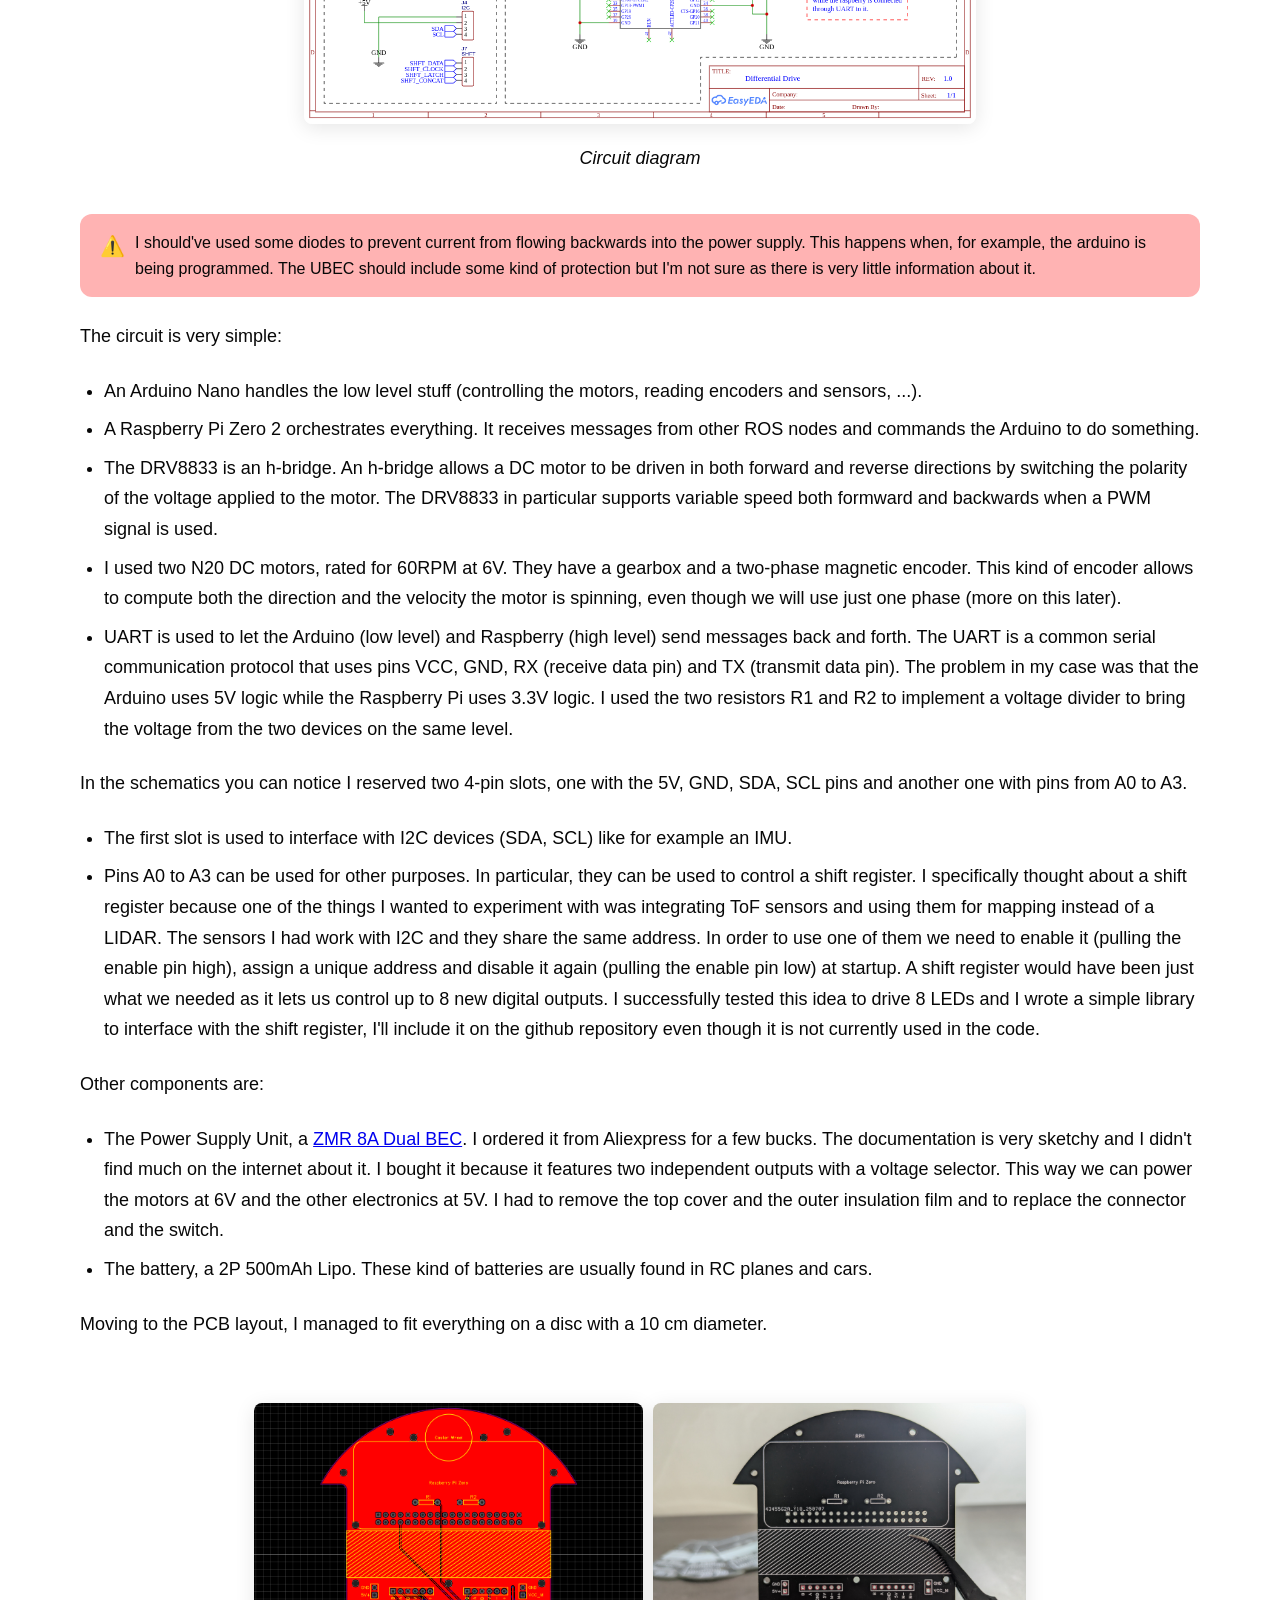
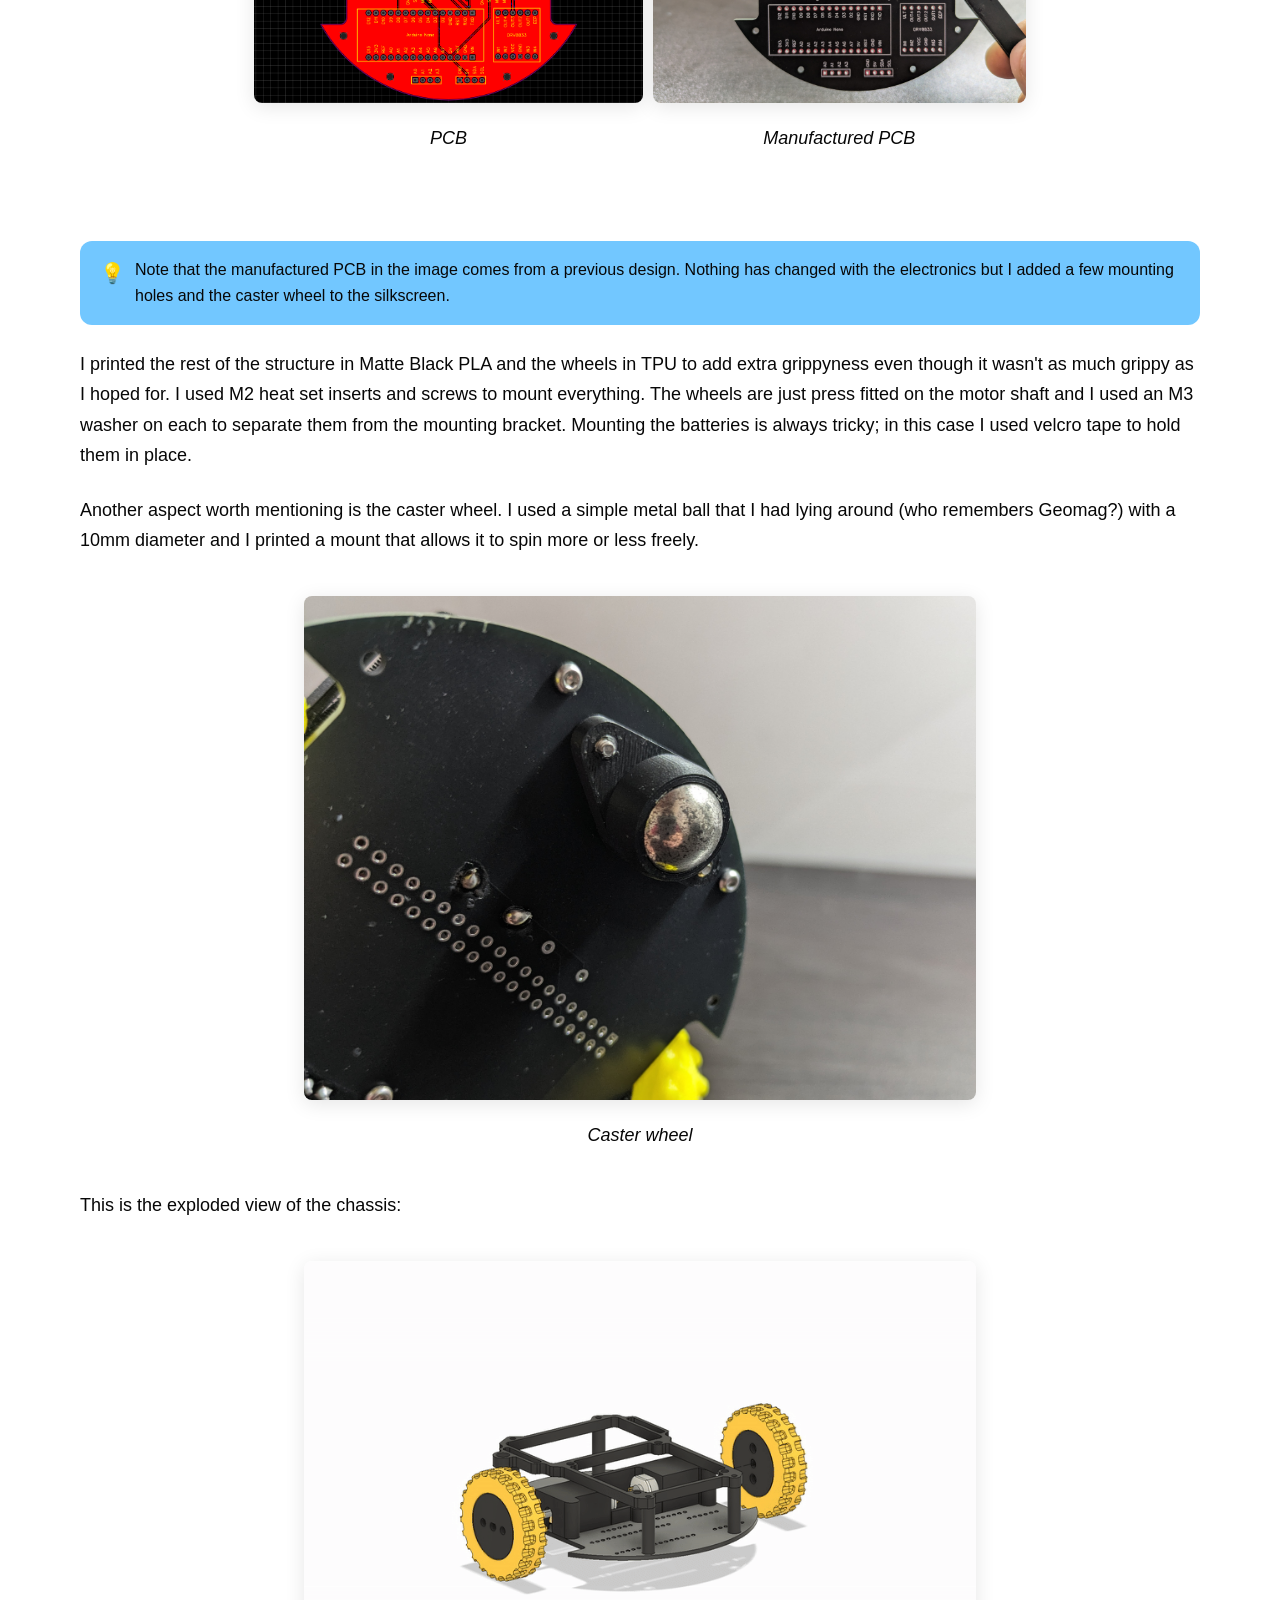
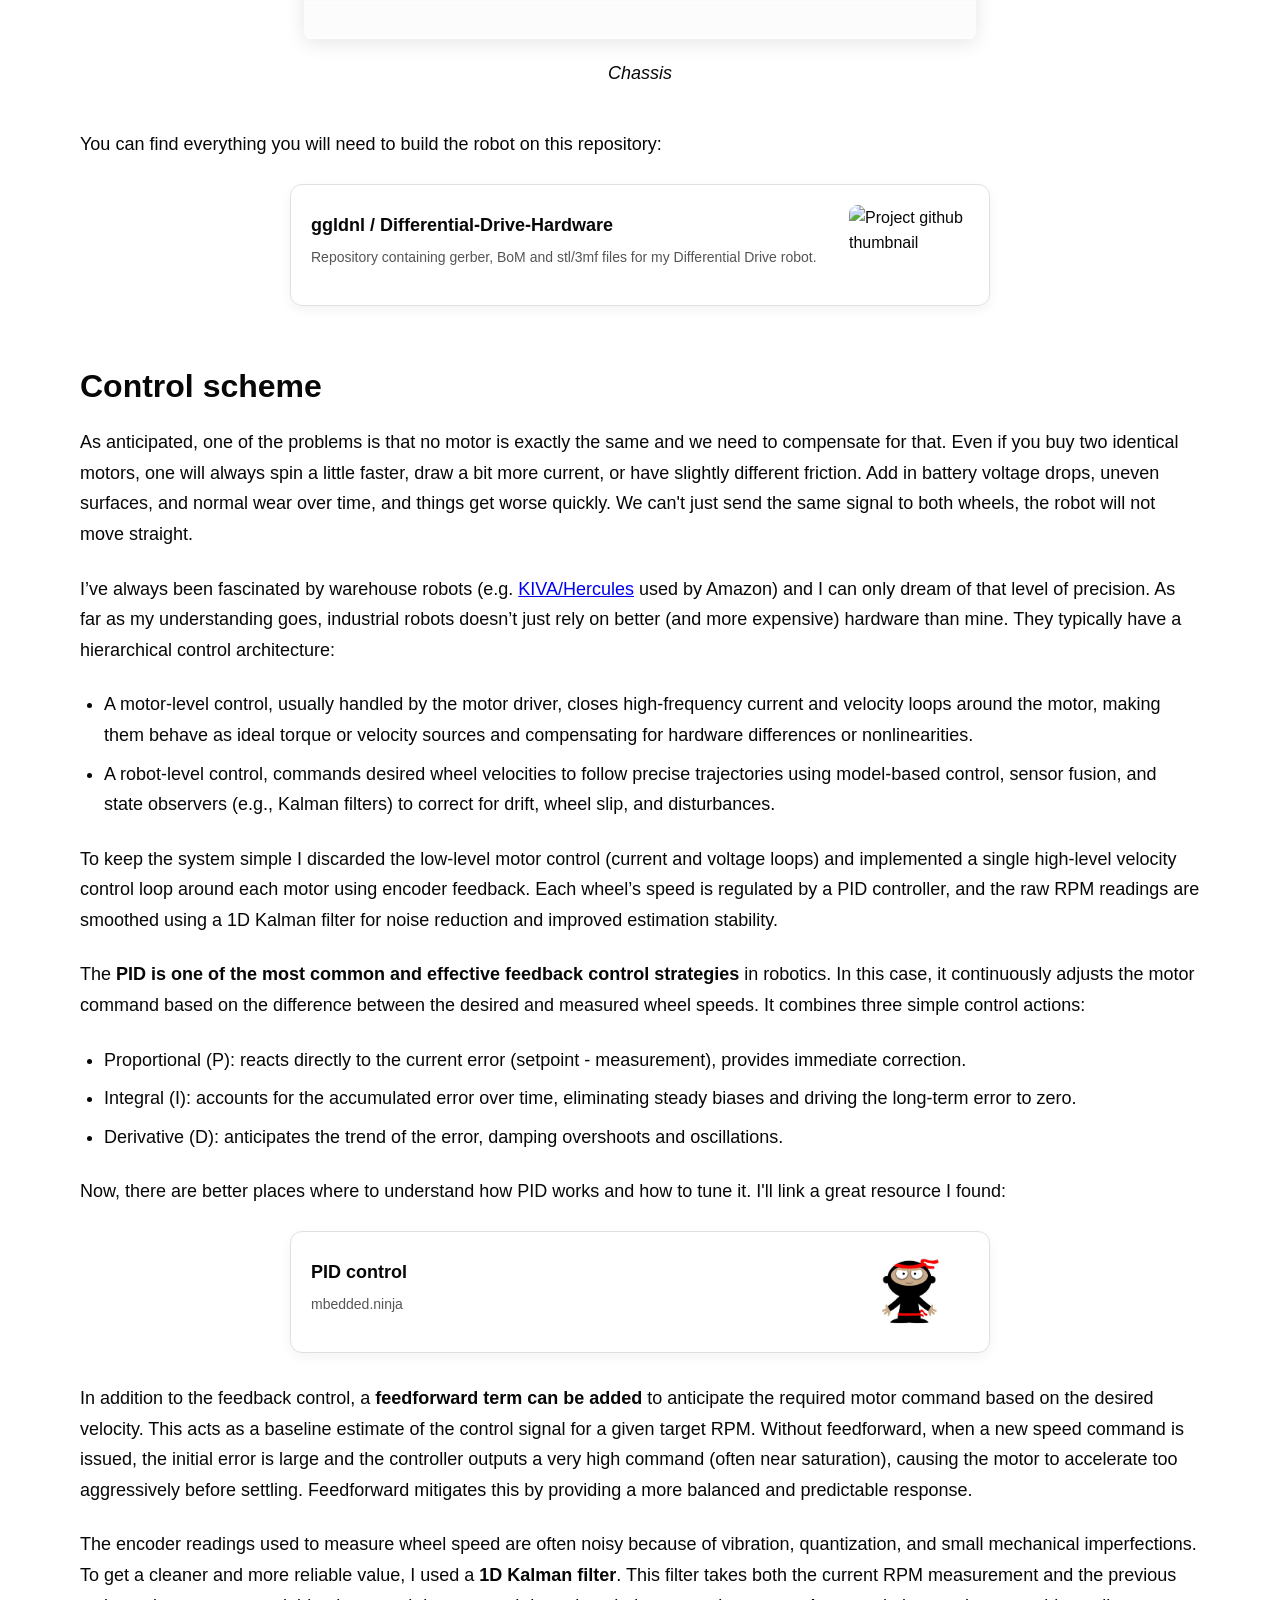
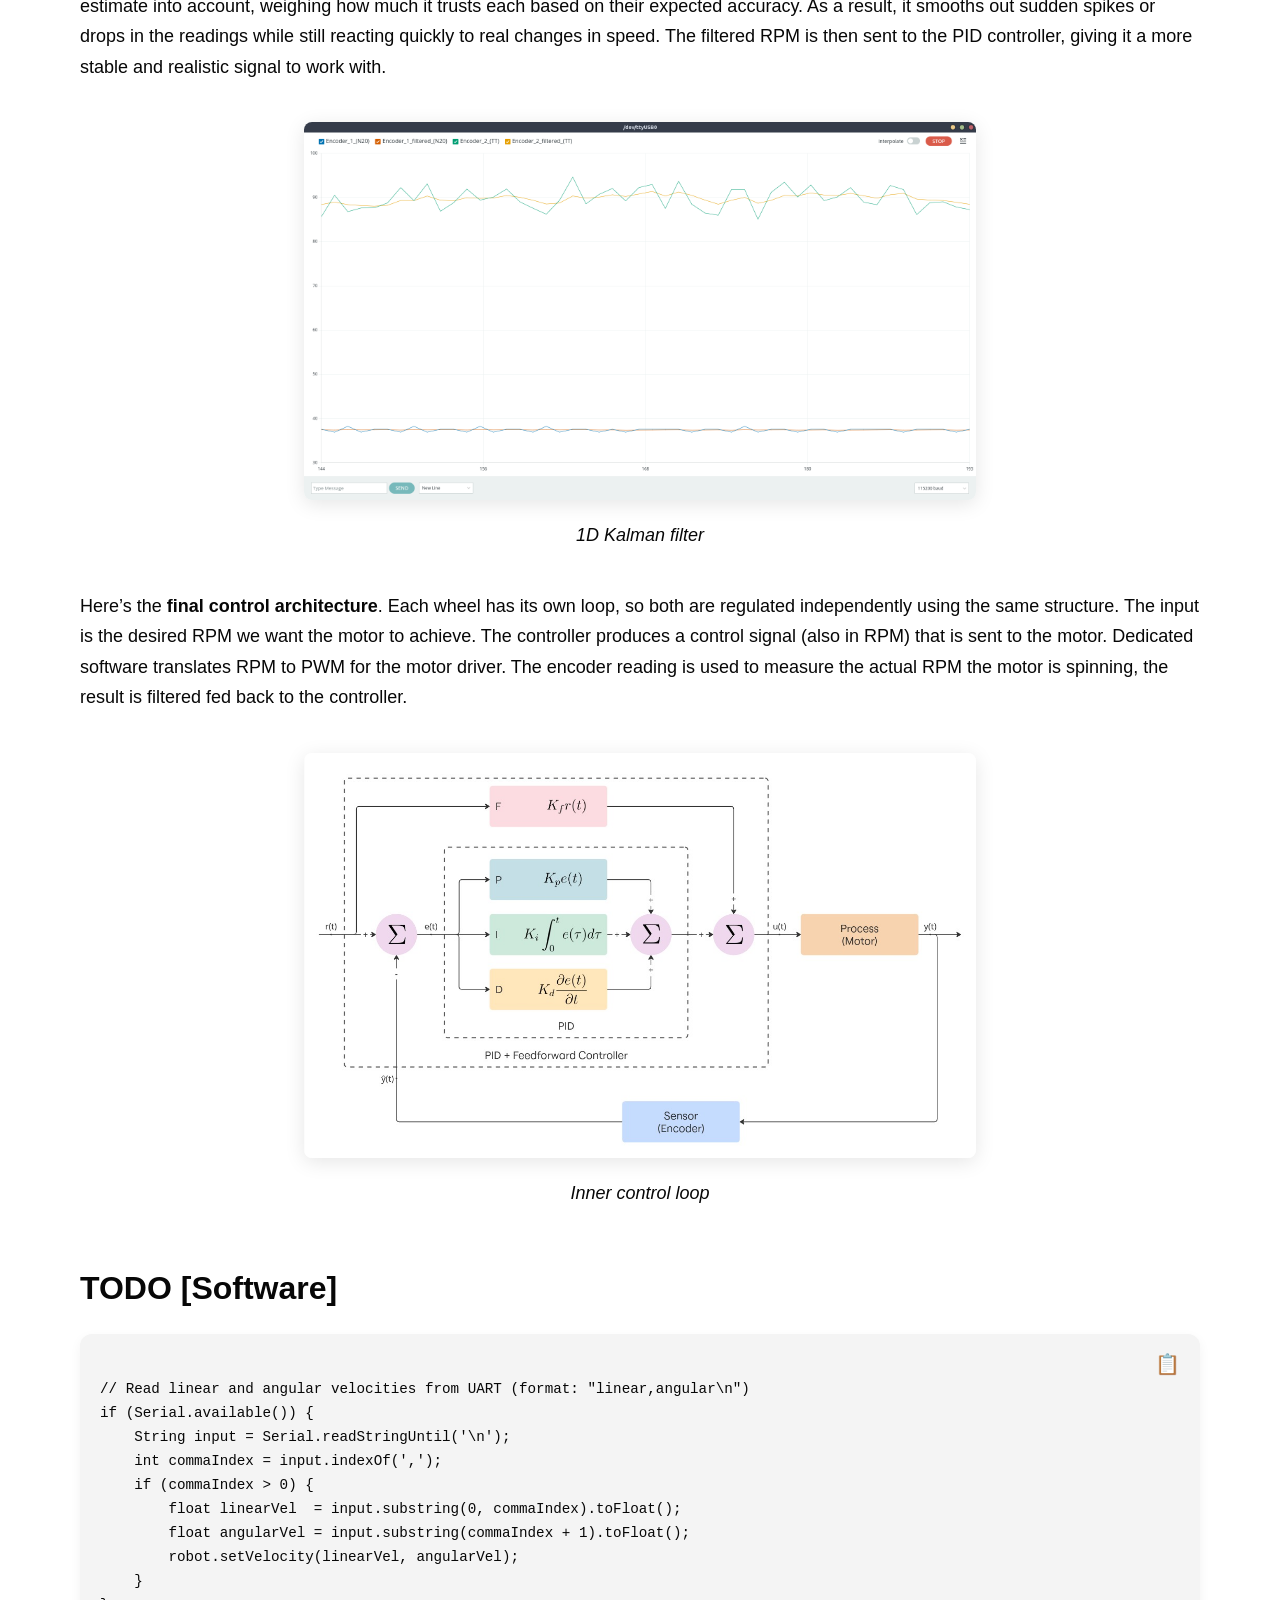
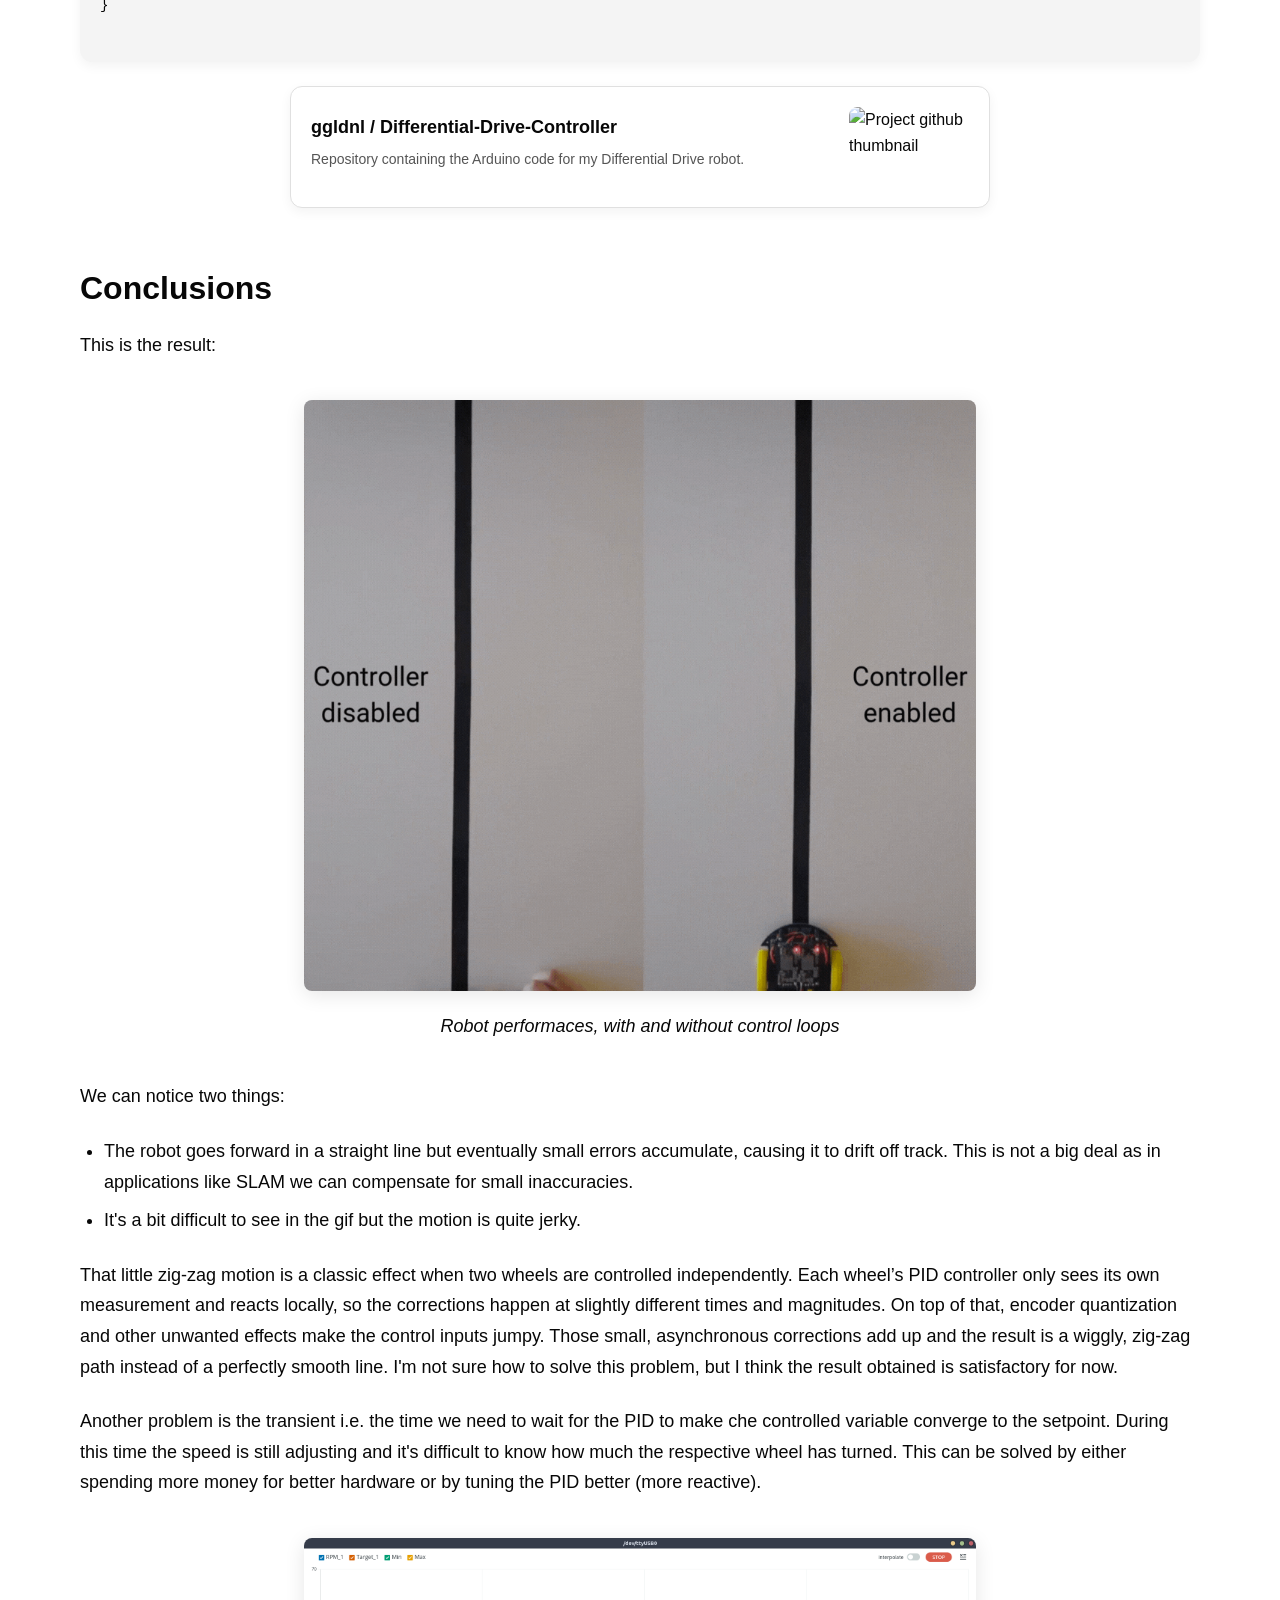
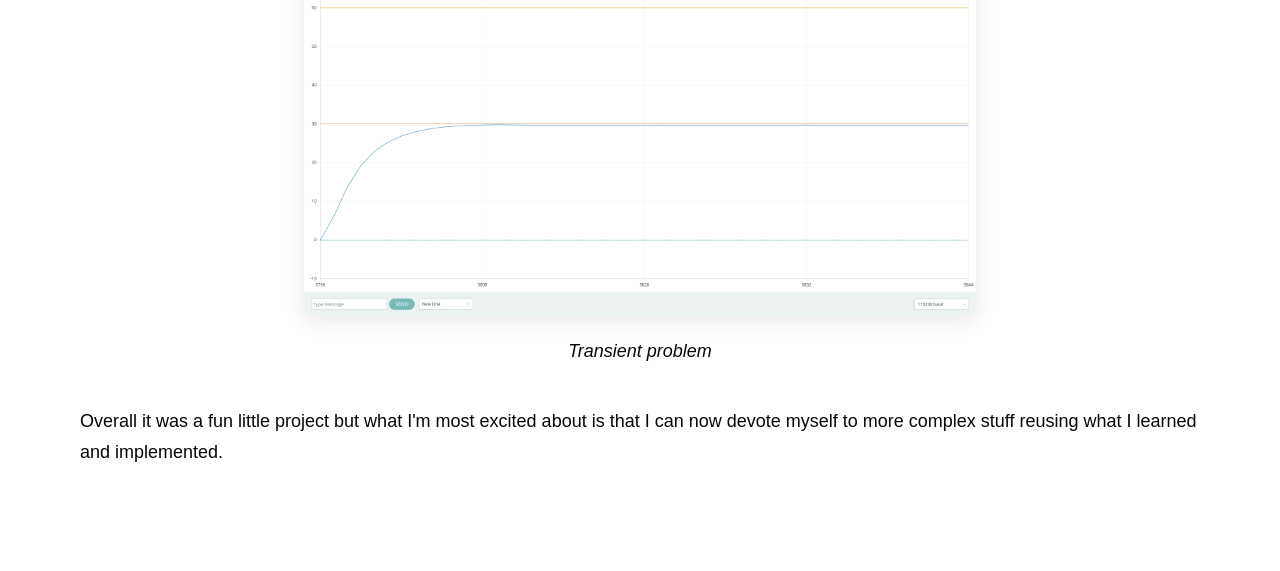
==== commit 354424ed: "Typos" ====
--- a/projects/differential_drive/index.html
+++ b/projects/differential_drive/index.html
@@ -479,8 +479,8 @@
 
         <p>
           Another problem is the transient i.e. the time we need to wait for the PID to make che controlled variable converge to the setpoint.
-          During this time the speed is still adjusting and it's difficult to know how much the robot has traveled. This can be solved by either
-          spending more money for better hardware or by tuning the PID better.
+          During this time the speed is still adjusting and it's difficult to know how much the respective wheel has turned. This can be solved by either
+          spending more money for better hardware or by tuning the PID better (more reactive).
         </p>
         <div class="media-container">
           <img src="images/pid_1.png" alt="Transient problem" class="article-image zoomable">
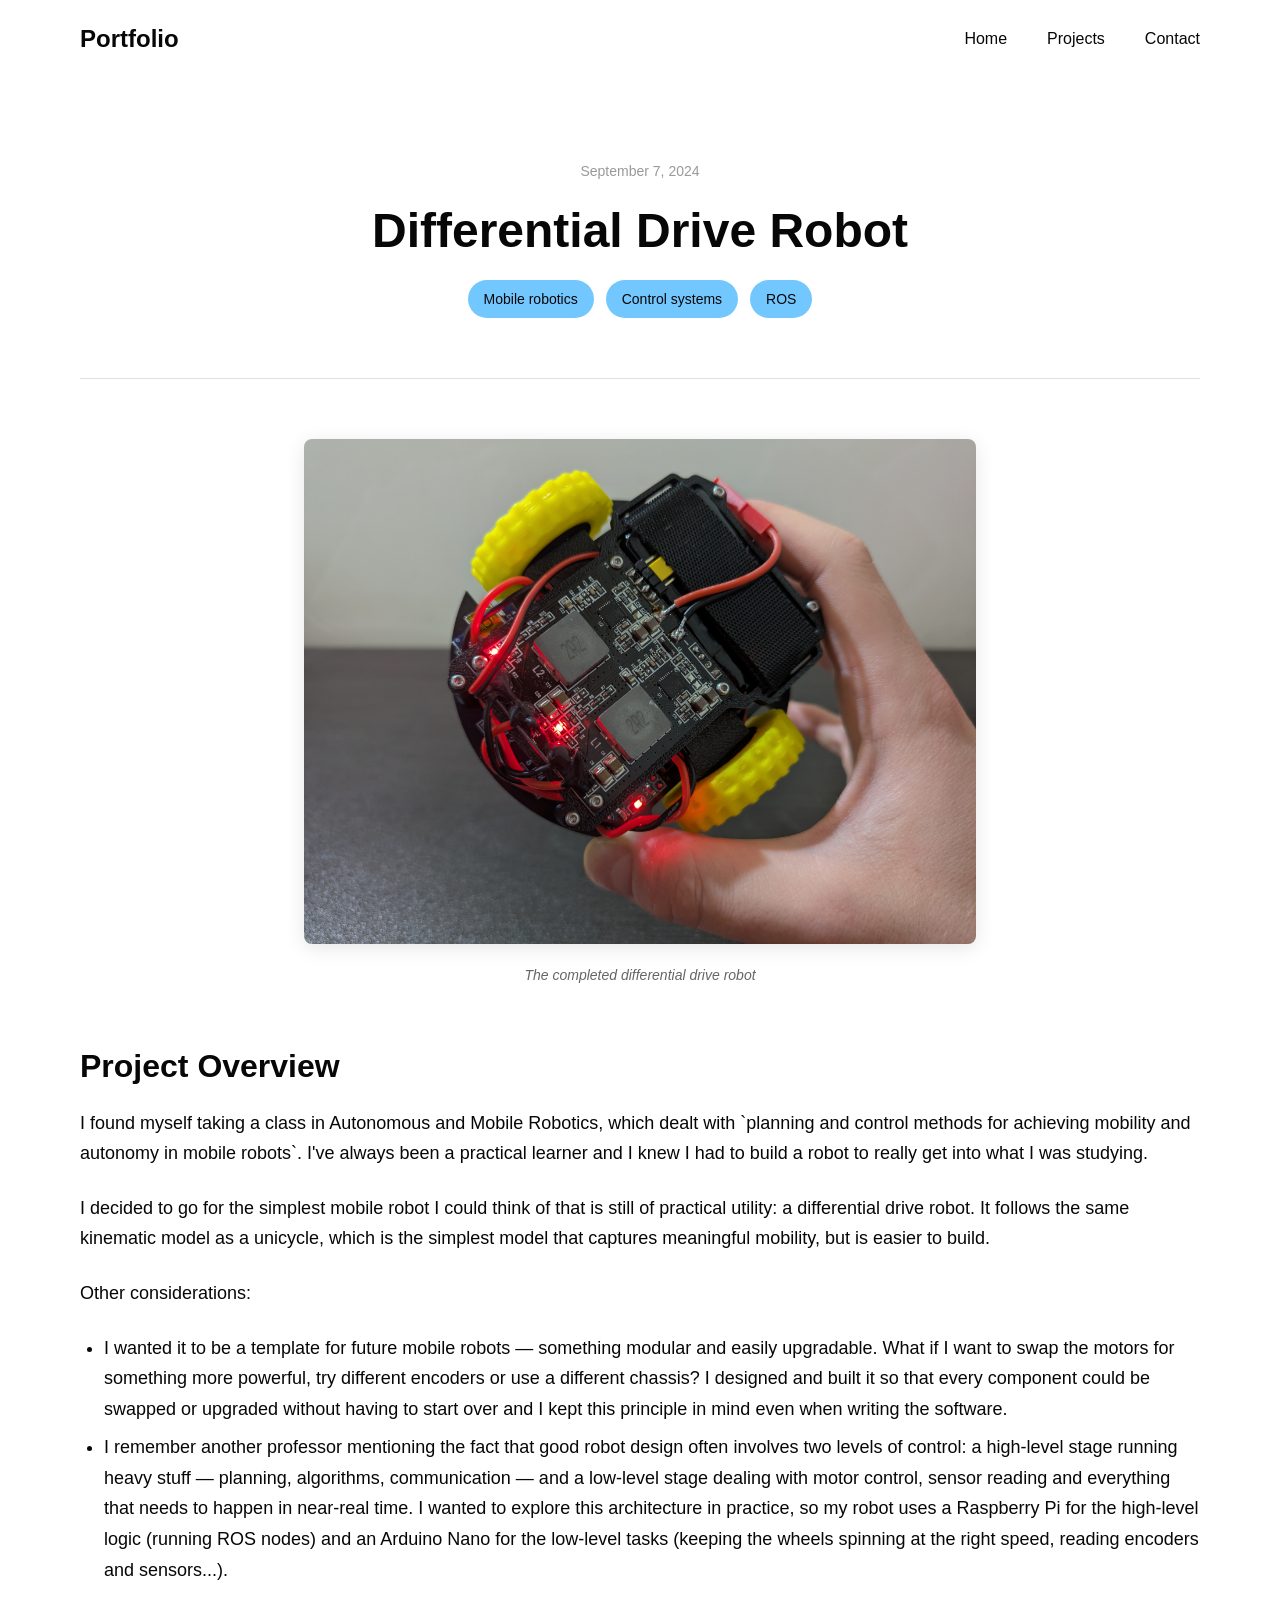
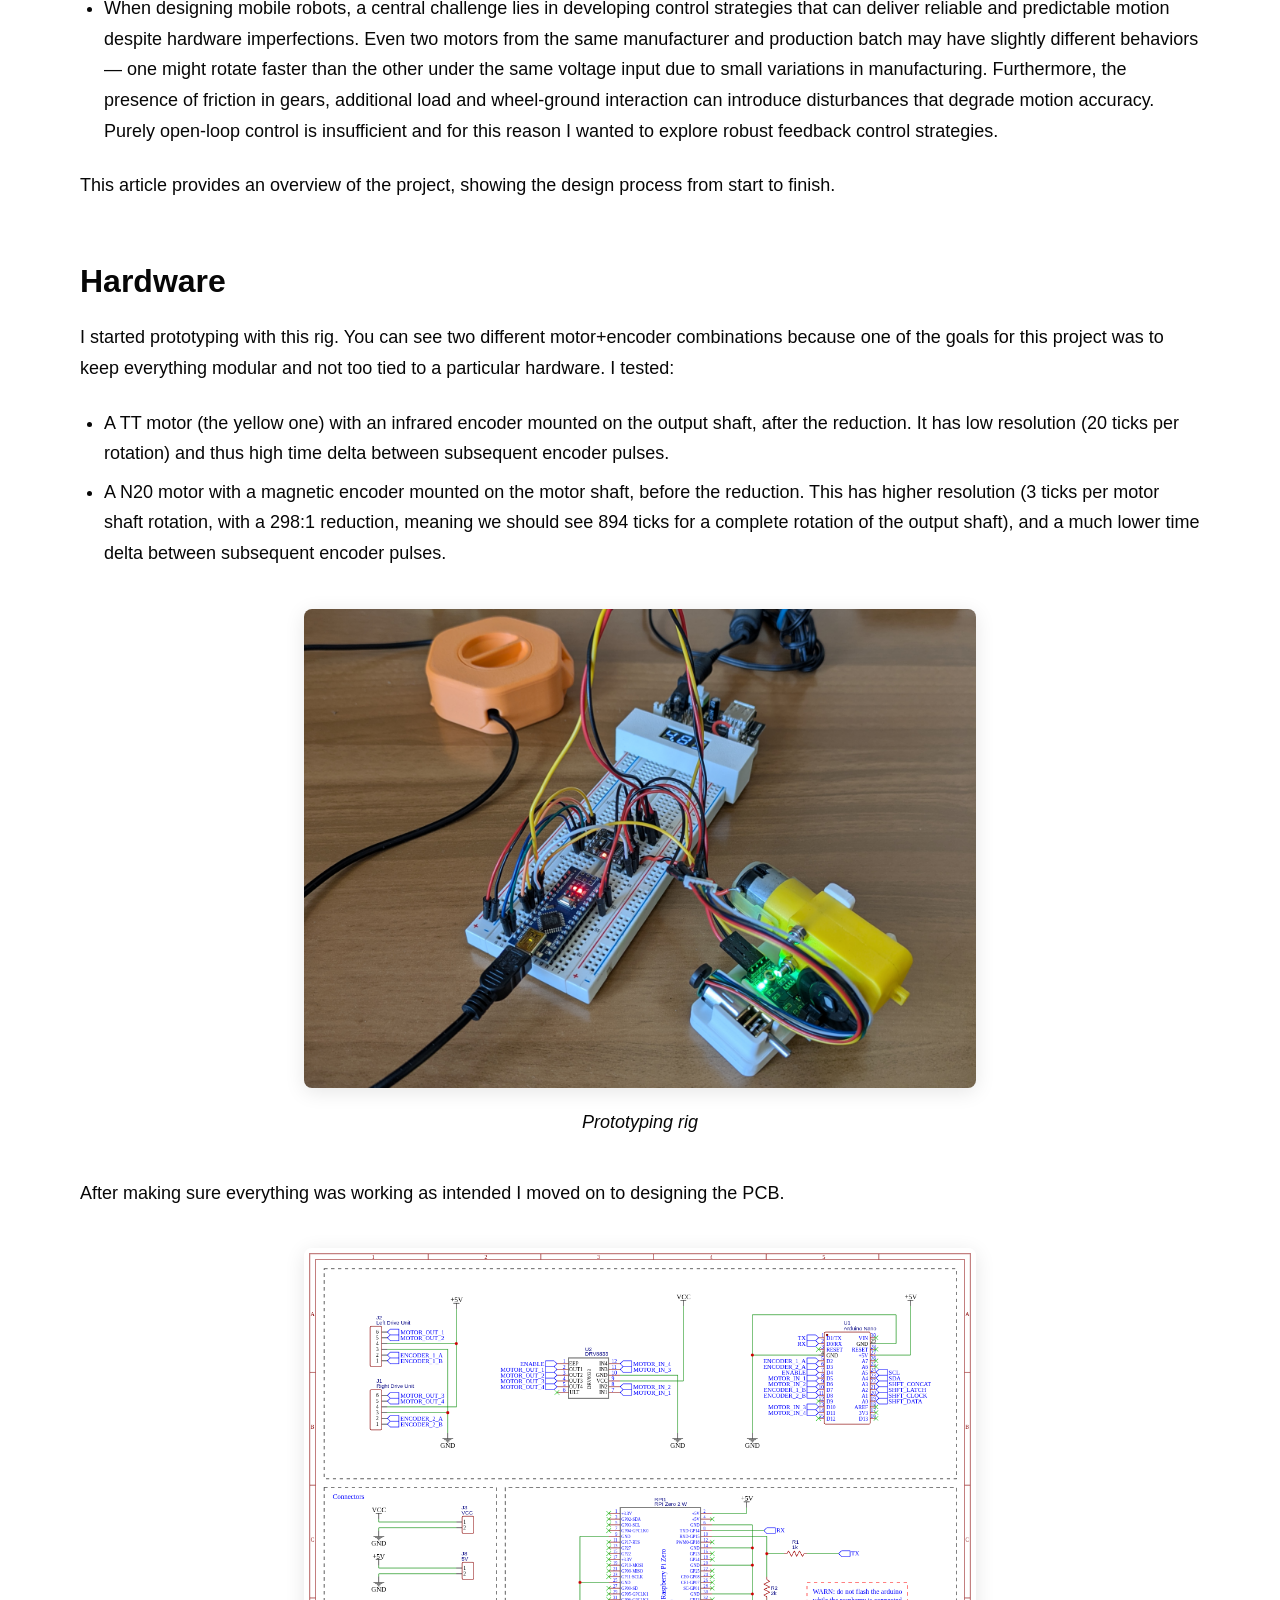
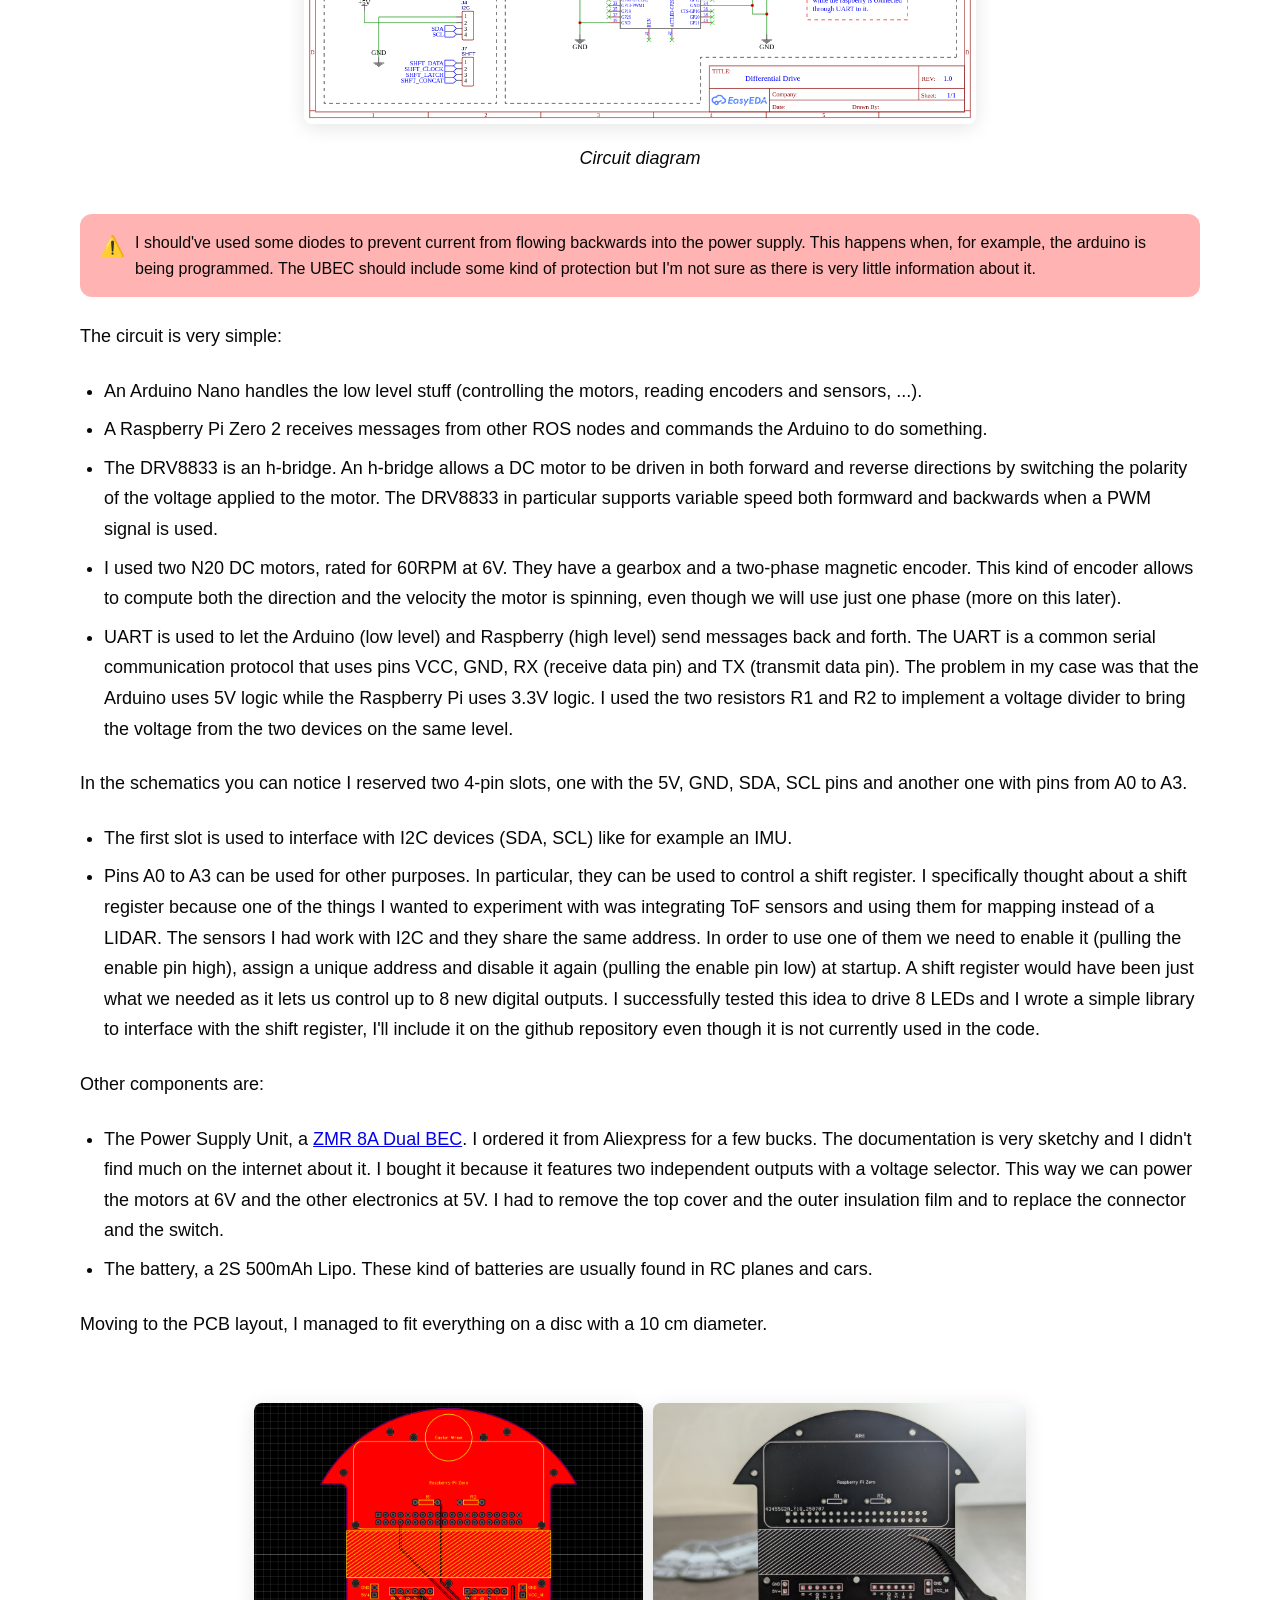
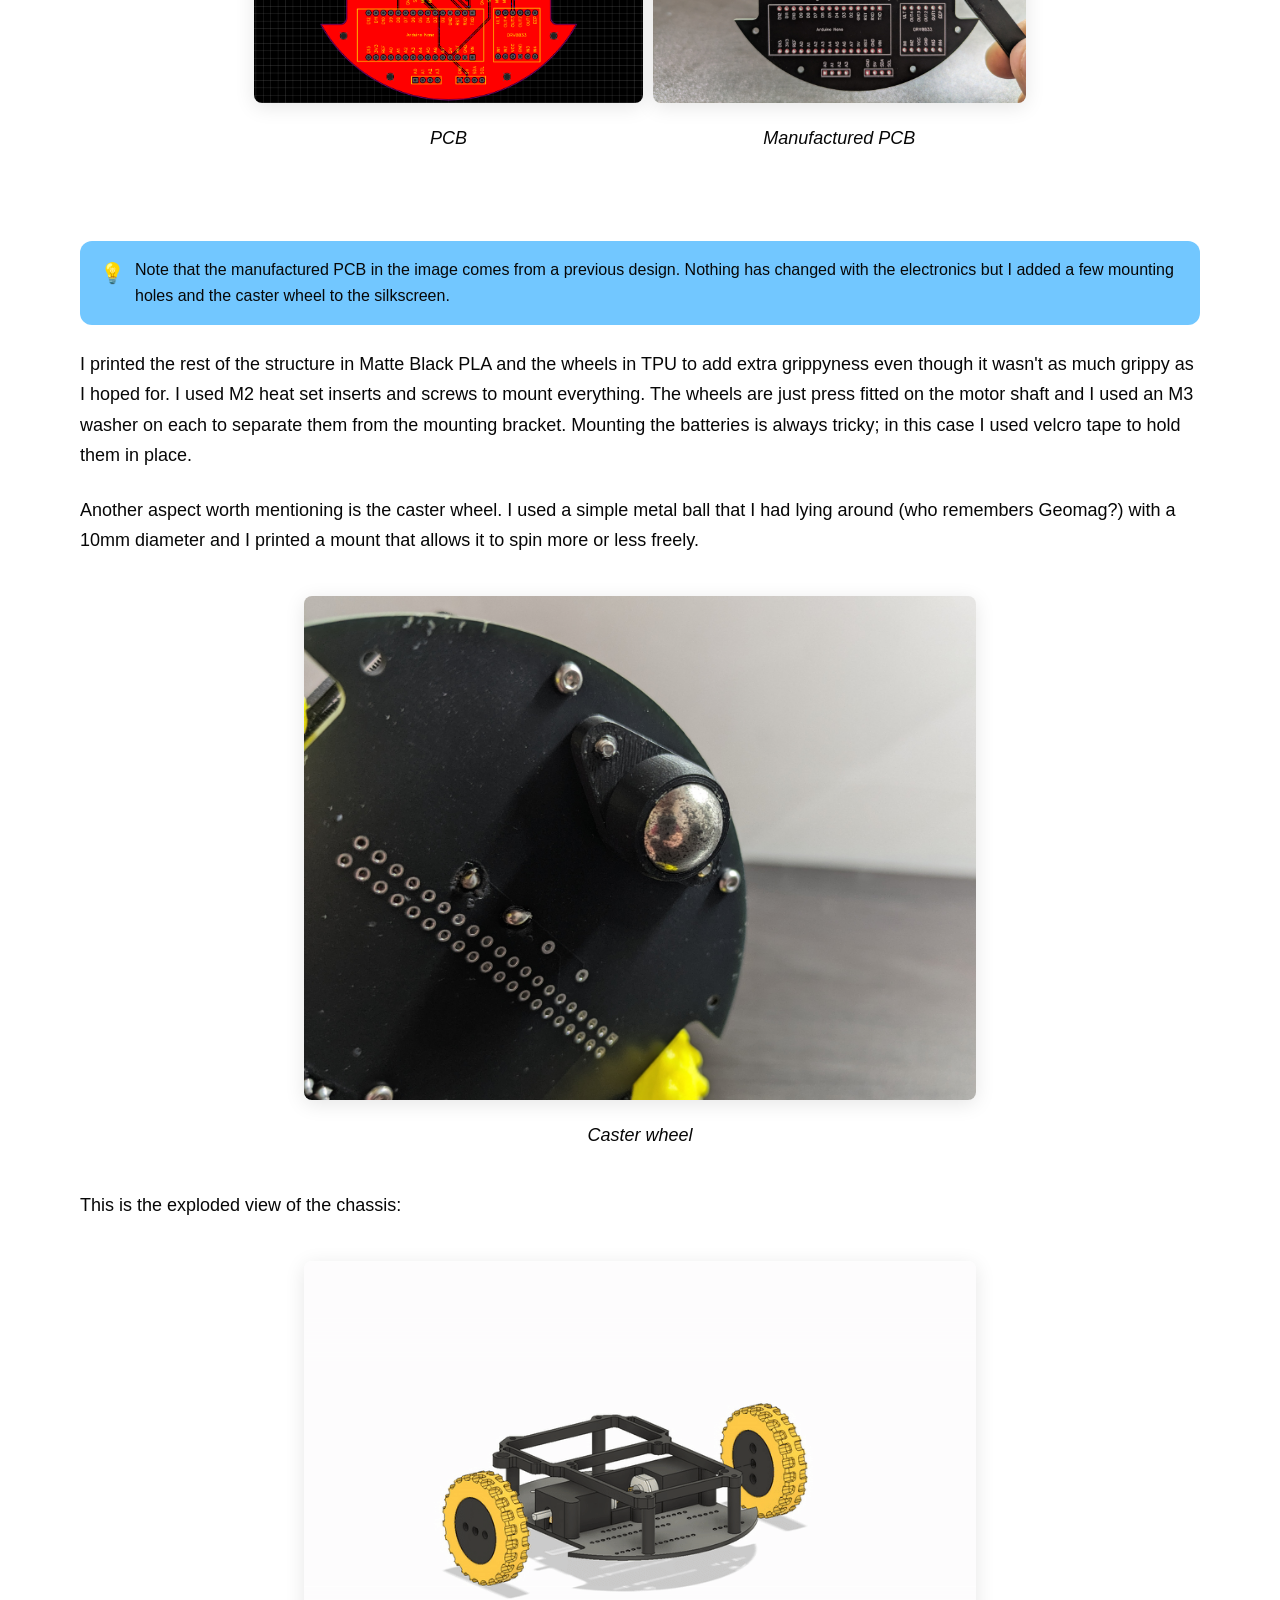
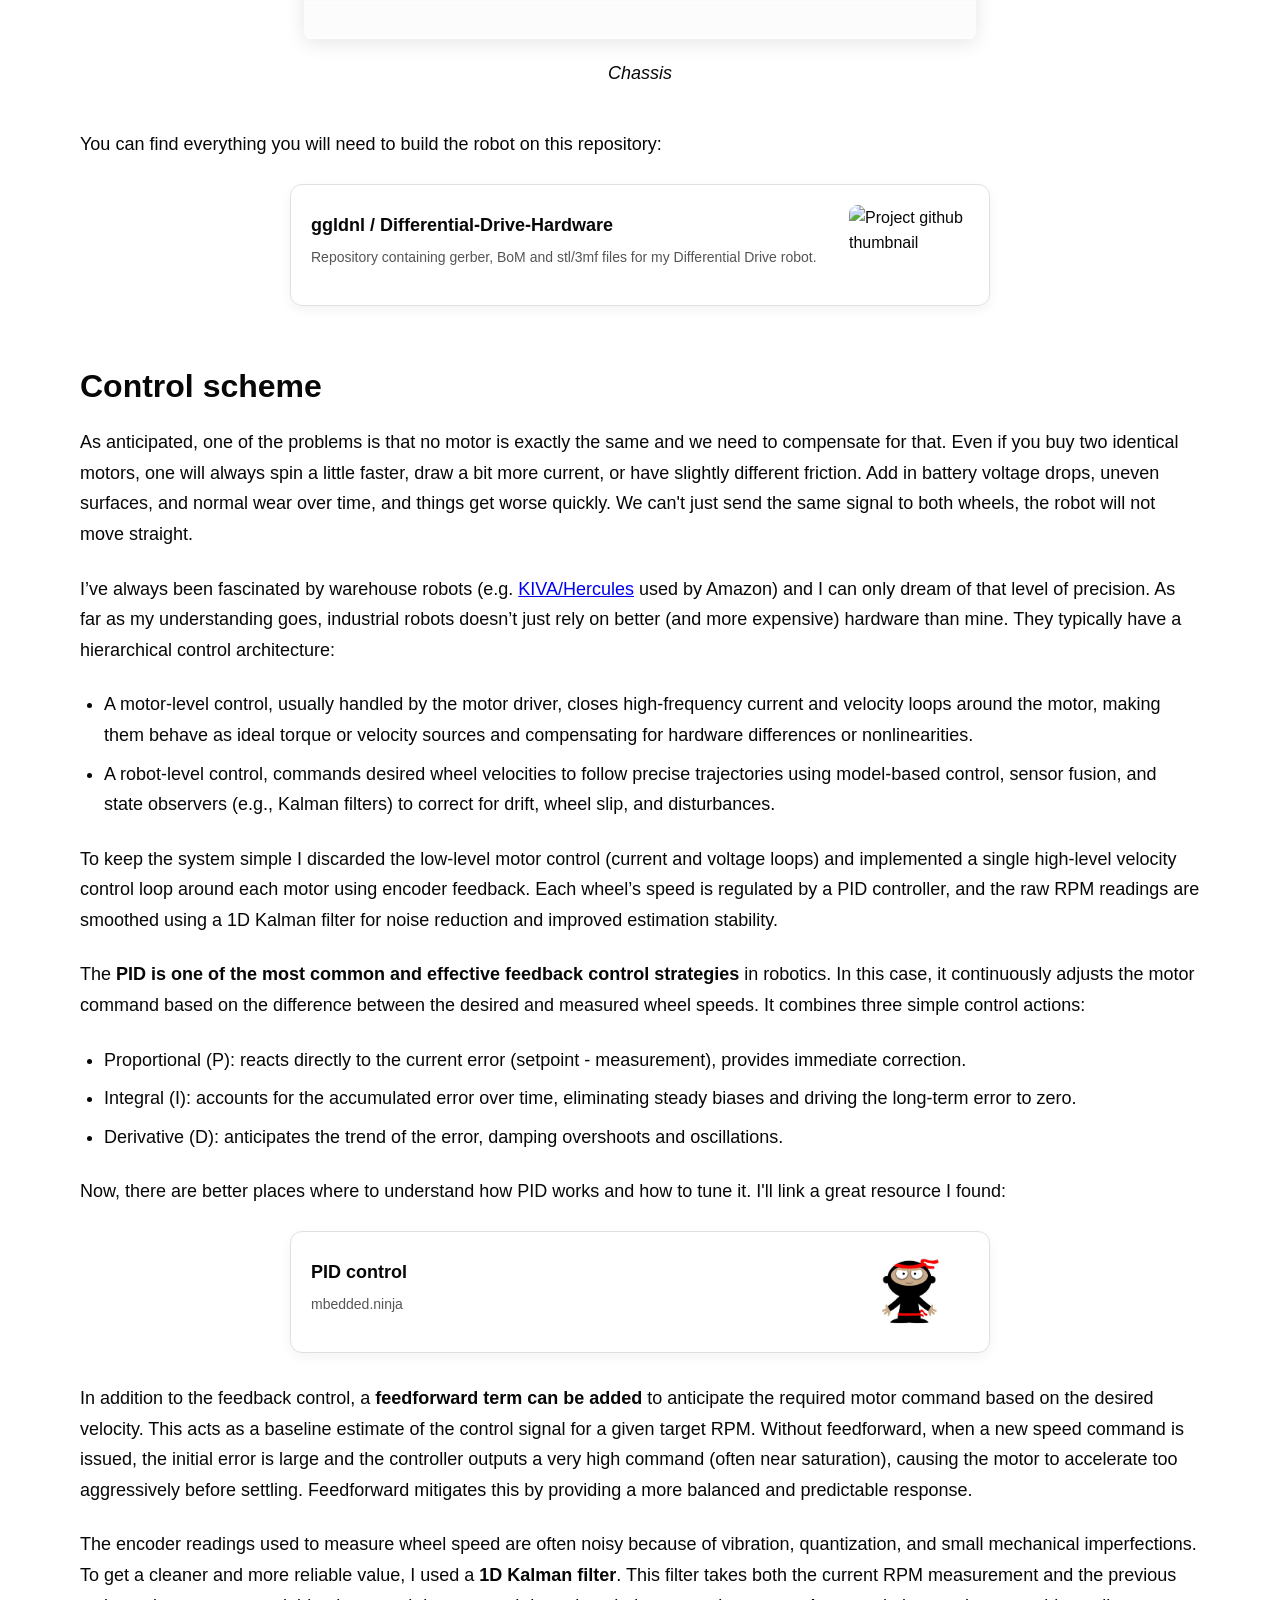
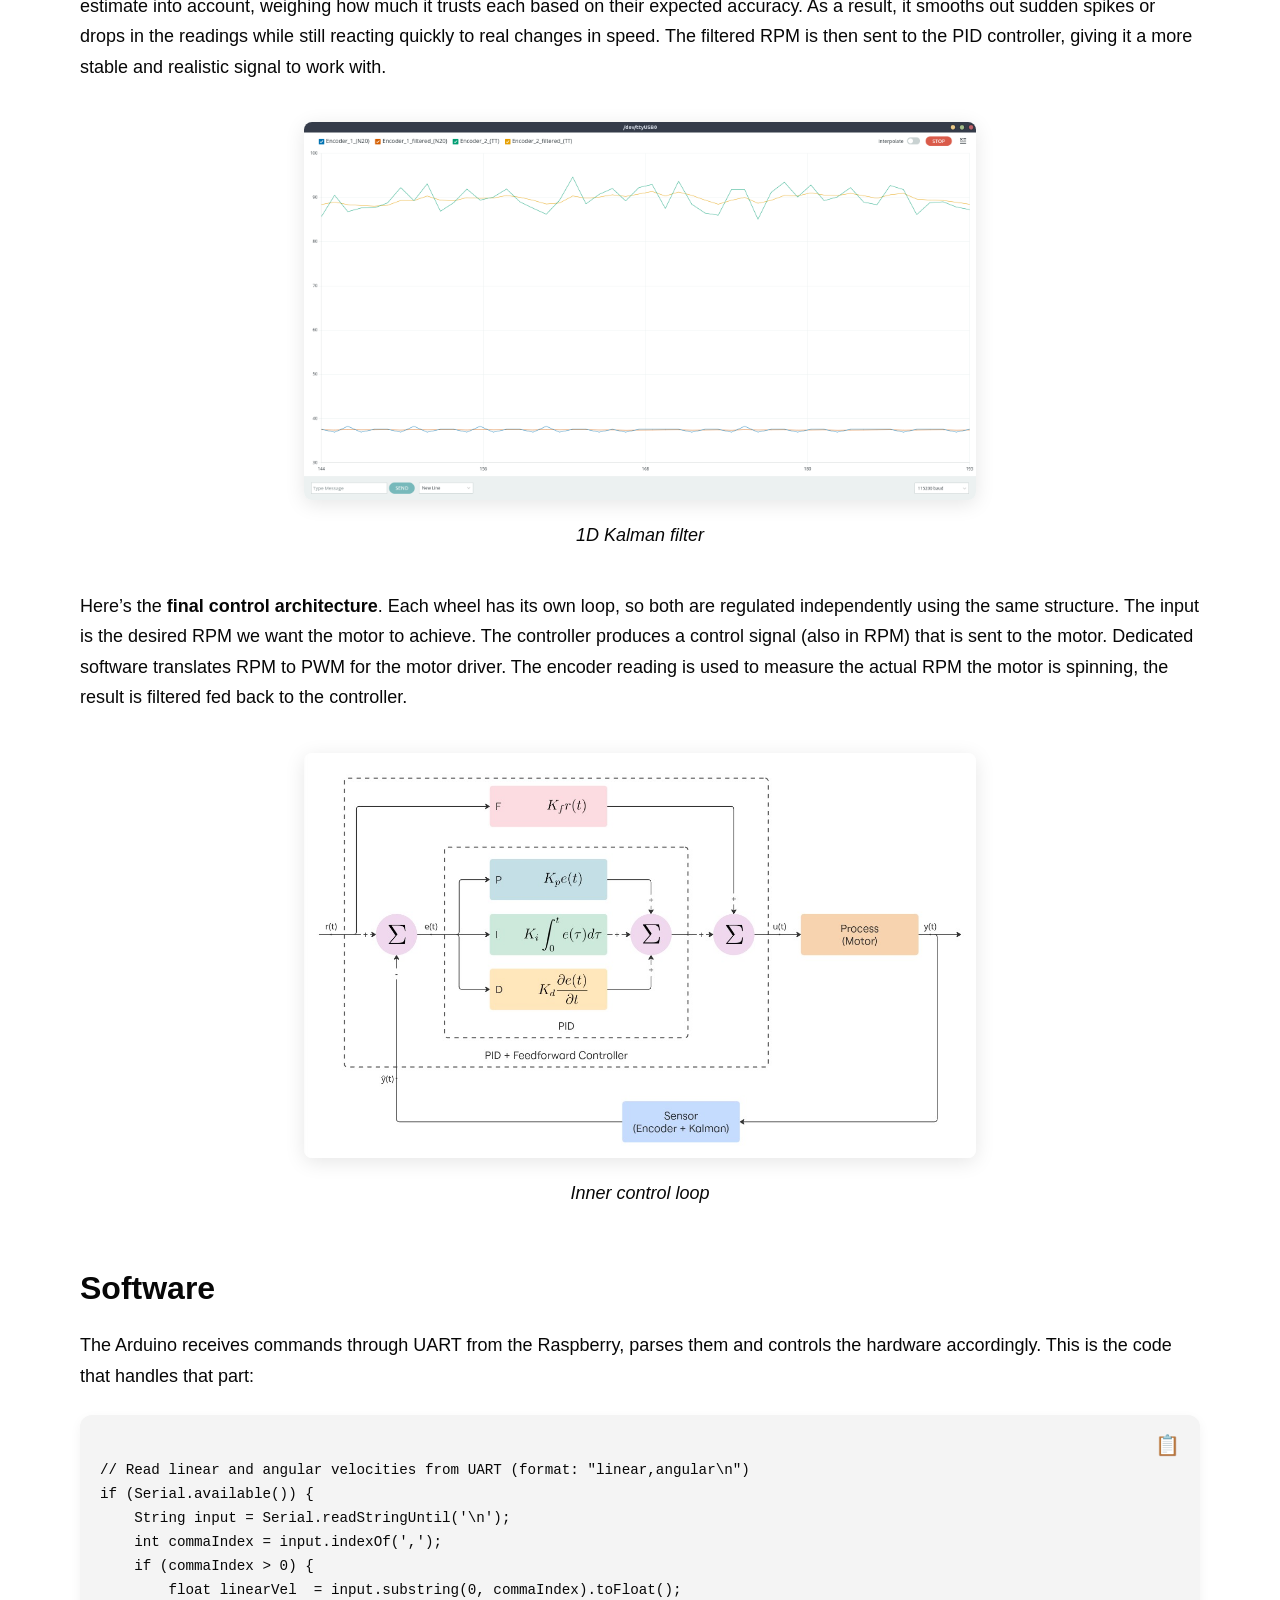
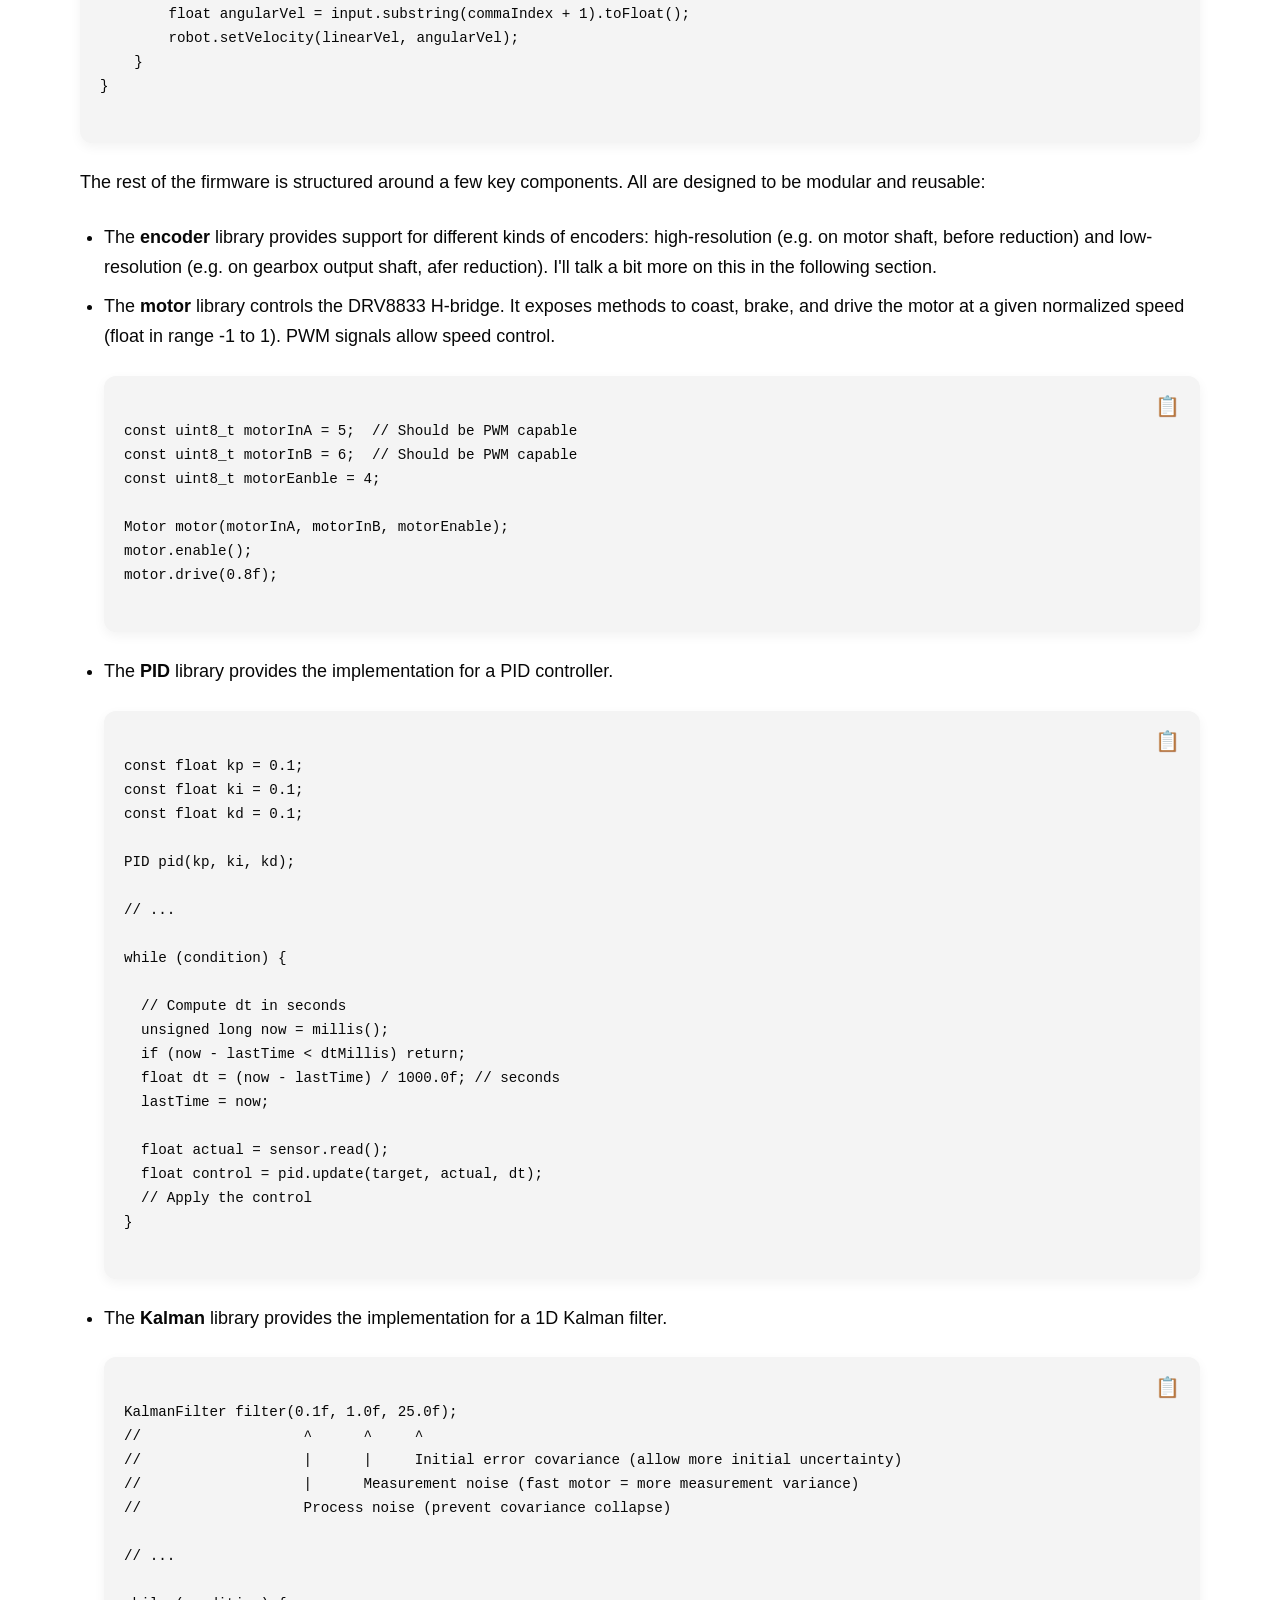
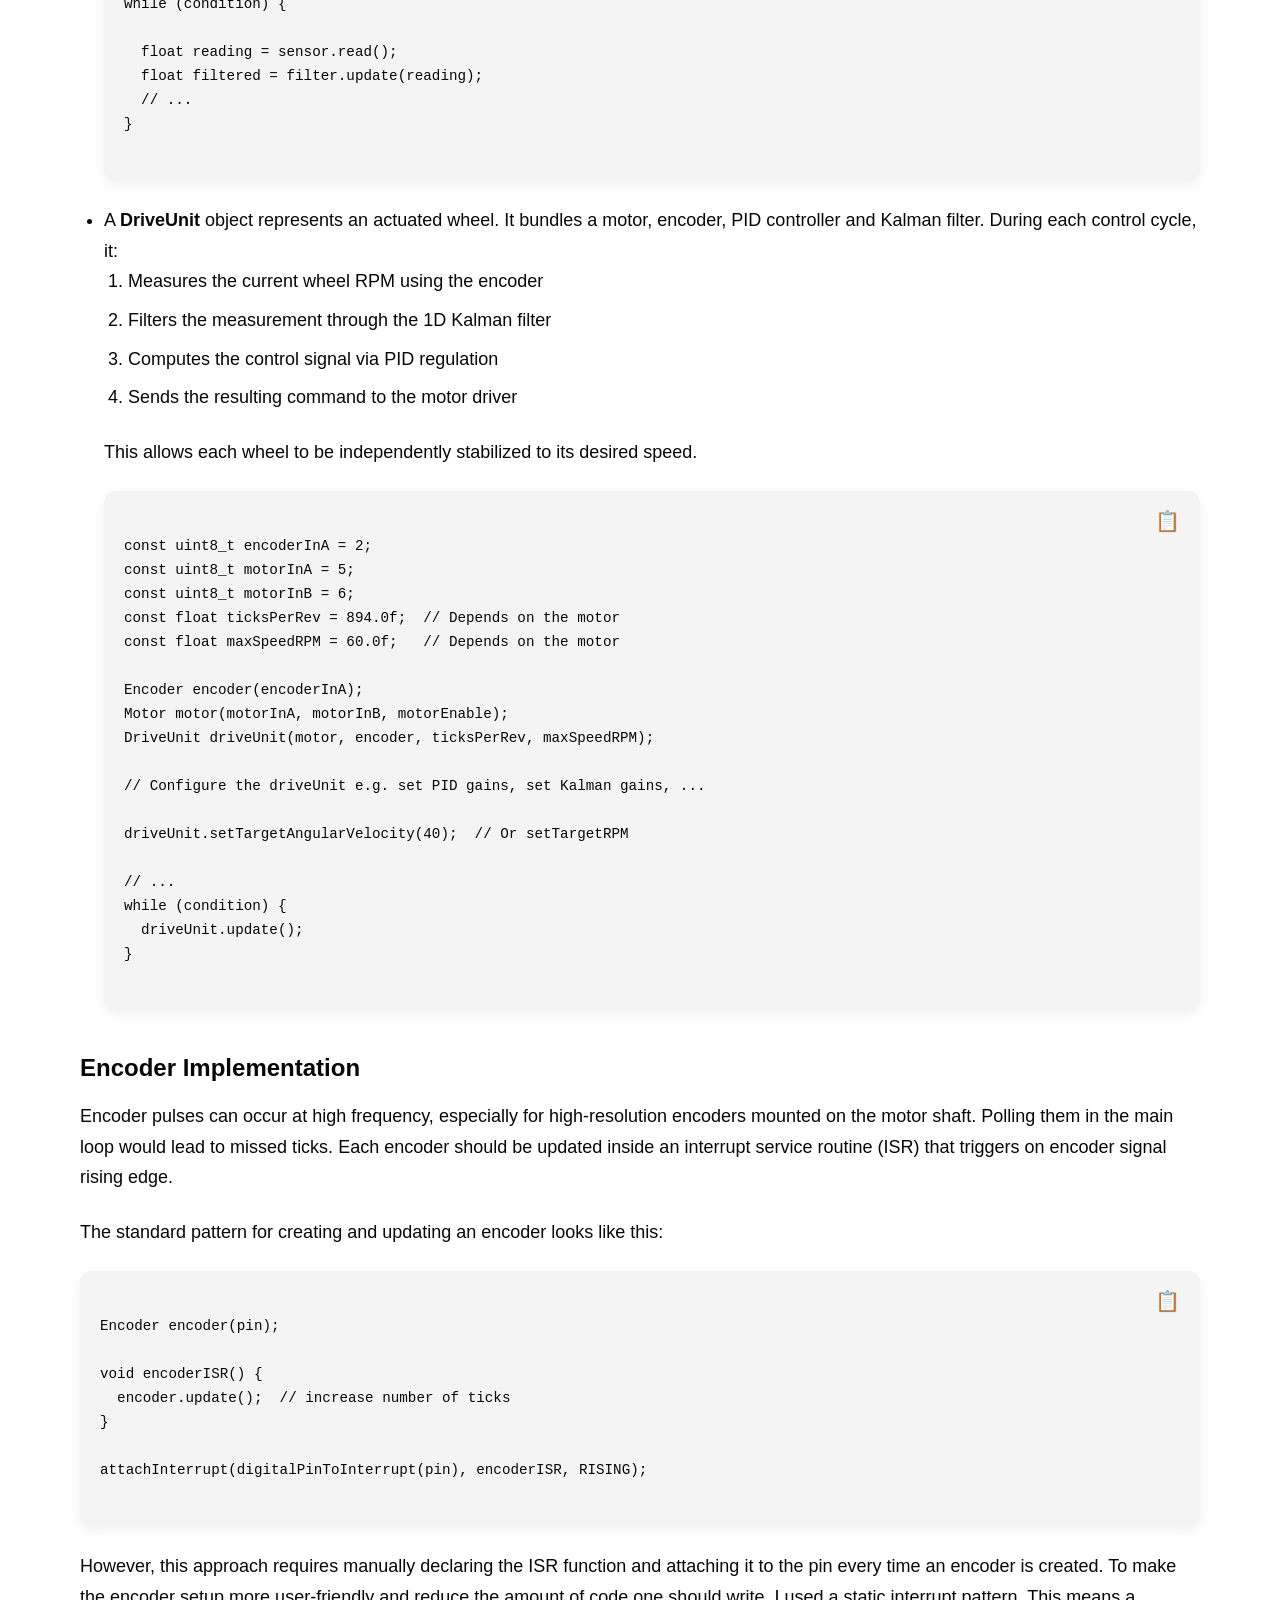
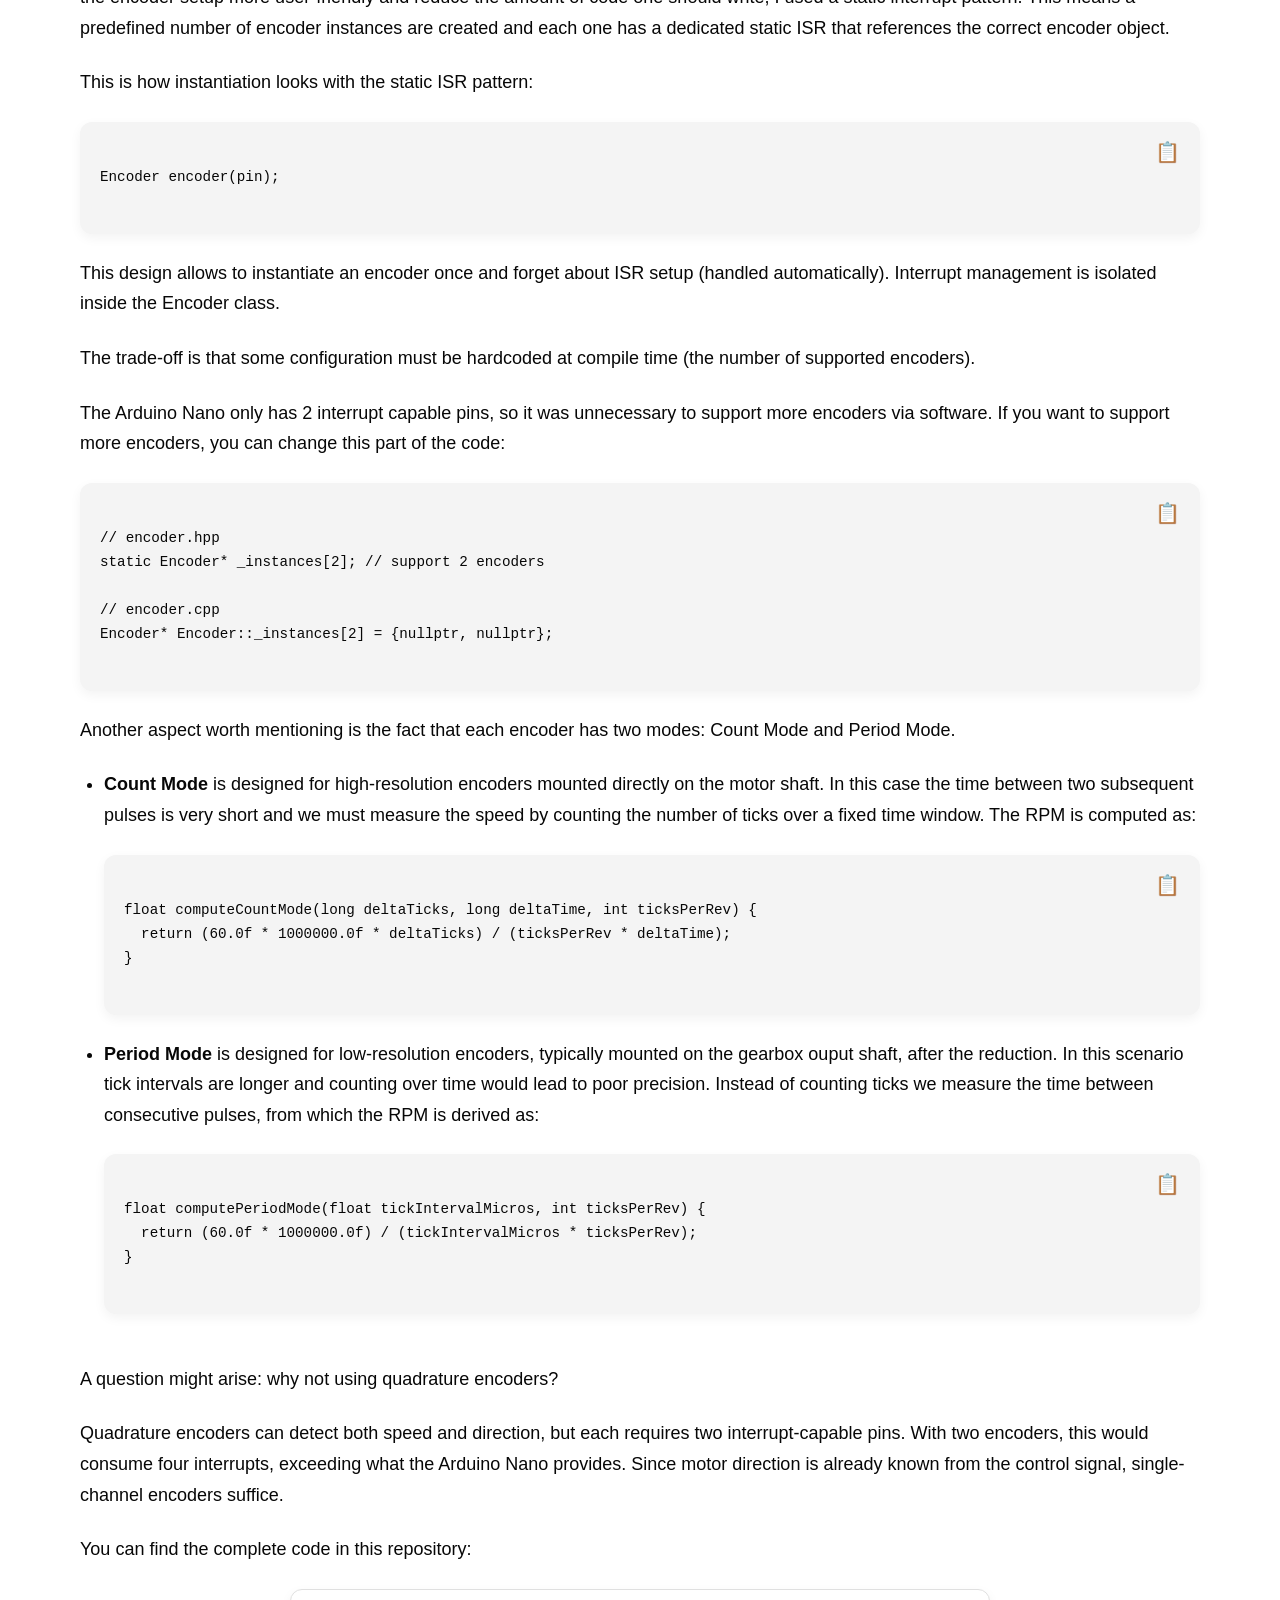
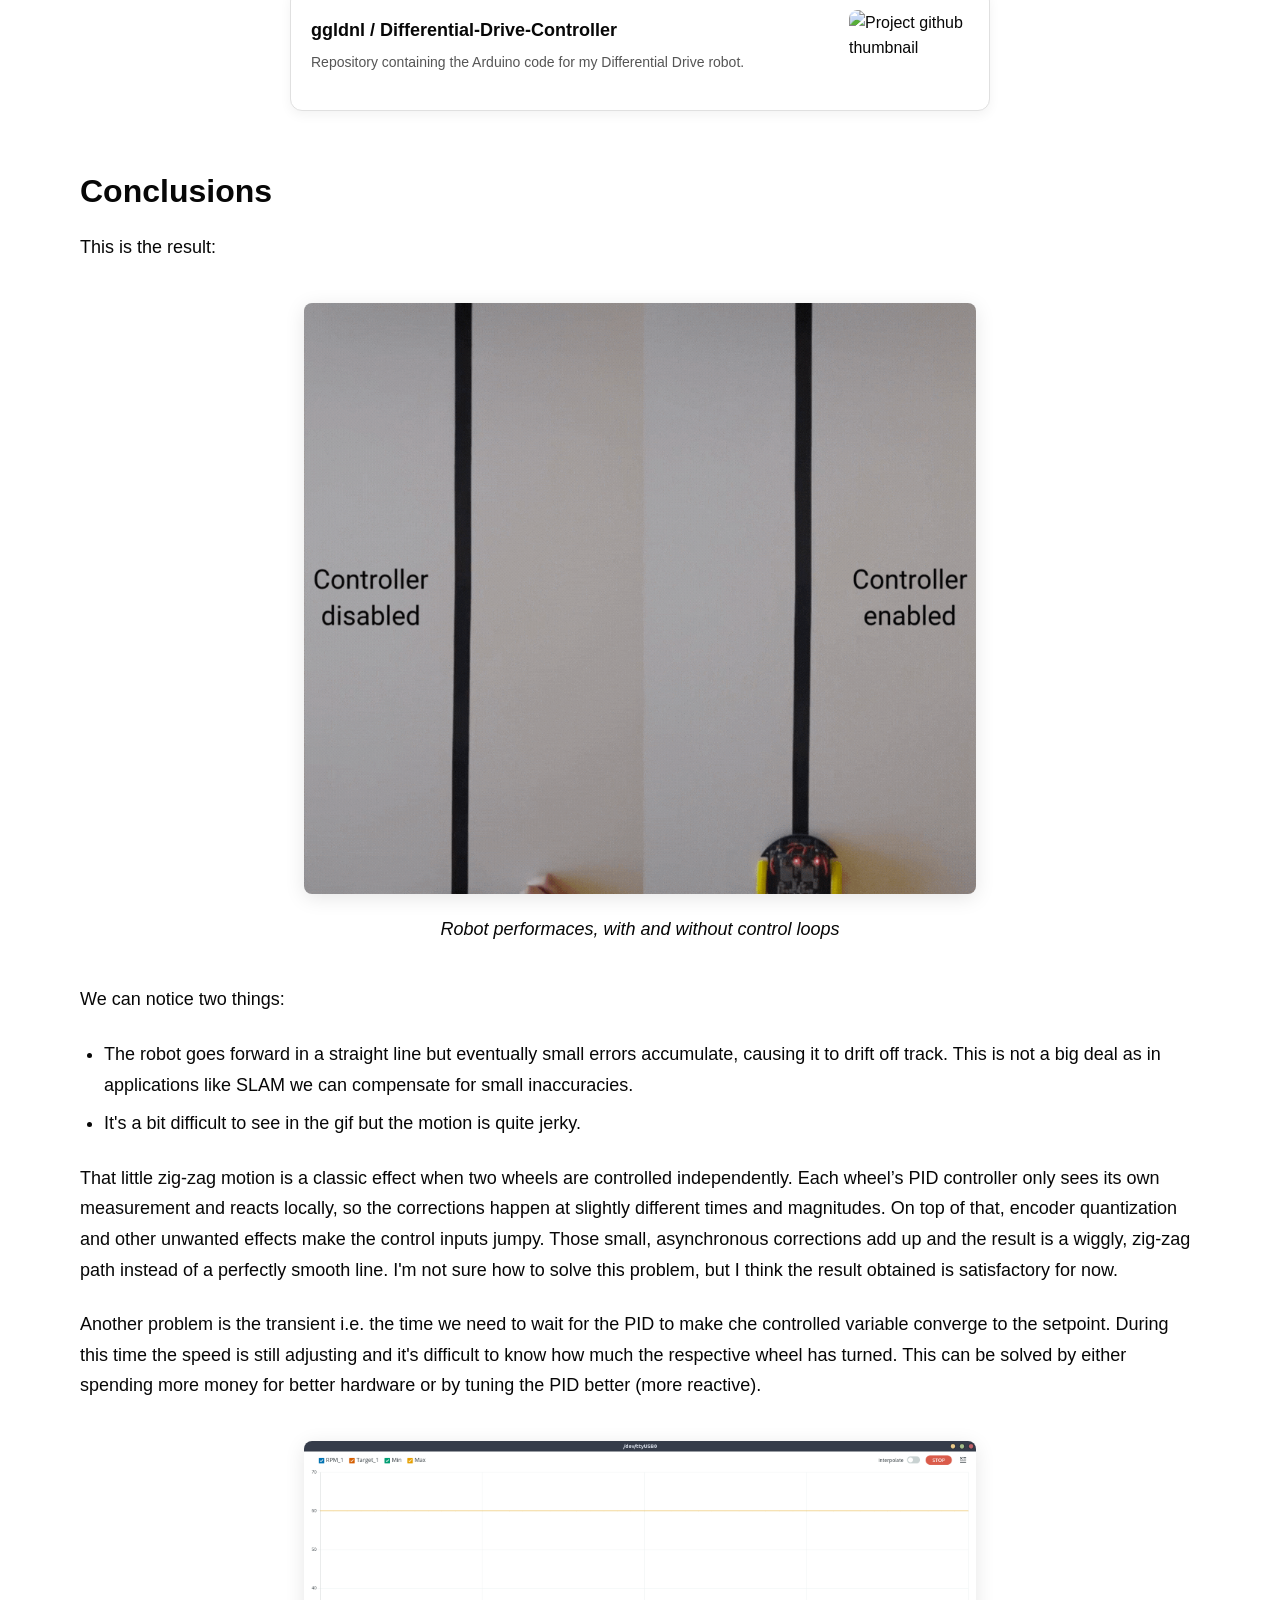
==== commit 8e1ac613: "Updated software section" ====
--- a/projects/differential_drive/index.html
+++ b/projects/differential_drive/index.html
@@ -165,8 +165,7 @@
             An Arduino Nano handles the low level stuff (controlling the motors, reading encoders and sensors, ...).
           </li>
           <li>
-            A Raspberry Pi Zero 2 orchestrates everything. It receives messages from other ROS nodes and commands the
-            Arduino to do something.
+            A Raspberry Pi Zero 2 receives messages from other ROS nodes and commands the Arduino to do something.
           </li>
           <li>
             The DRV8833 is an h-bridge. An h-bridge allows a DC motor to be driven in both forward and reverse
@@ -224,7 +223,7 @@
             and the outer insulation film and to replace the connector and the switch.
           </li>
           <li>
-            The battery, a 2P 500mAh Lipo. These kind of batteries are usually found in RC planes and cars.
+            The battery, a 2S 500mAh Lipo. These kind of batteries are usually found in RC planes and cars.
           </li>
         </ul>
 
@@ -420,7 +419,12 @@
           <p class="image-caption">Inner control loop</p>
         </div>
 
-        <h2 id="software">TODO [Software]</h2>
+        <h2 id="software">Software</h2>
+
+          <p>
+            The Arduino receives commands through UART from the Raspberry, parses them and controls the hardware accordingly.
+            This is the code that handles that part:
+          </p>
 
         <pre><code class="language-cpp">
 // Read linear and angular velocities from UART (format: "linear,angular\n")
@@ -435,6 +439,201 @@
 }
         </code></pre>
 
+        <p>
+          The rest of the firmware is structured around a few key components. All are designed to be modular and reusable:
+        </p>
+
+        <ul>
+
+          <li>
+            The <strong>encoder</strong> library provides support for different kinds of encoders:
+            high-resolution (e.g. on motor shaft, before reduction) and low-resolution (e.g. on gearbox output shaft, afer reduction).
+            I'll talk a bit more on this in the following section.
+          </li>
+
+          <li>
+            The <strong>motor</strong> library controls the DRV8833 H-bridge. It exposes methods to coast, brake, and drive the motor 
+            at a given normalized speed (float in range -1 to 1). PWM signals allow speed control.
+
+            <pre><code class="language-cpp">
+const uint8_t motorInA = 5;  // Should be PWM capable
+const uint8_t motorInB = 6;  // Should be PWM capable
+const uint8_t motorEanble = 4;
+
+Motor motor(motorInA, motorInB, motorEnable);
+motor.enable();
+motor.drive(0.8f);
+            </code></pre>
+          </li>
+
+          <li>
+            The <strong>PID</strong> library provides the implementation for a PID controller. 
+            <pre><code class="language-cpp">
+const float kp = 0.1;
+const float ki = 0.1;
+const float kd = 0.1;
+
+PID pid(kp, ki, kd);
+
+// ...
+
+while (condition) {
+
+  // Compute dt in seconds 
+  unsigned long now = millis();
+  if (now - lastTime < dtMillis) return;
+  float dt = (now - lastTime) / 1000.0f; // seconds
+  lastTime = now;
+
+  float actual = sensor.read();
+  float control = pid.update(target, actual, dt);
+  // Apply the control
+}
+            </code></pre>
+          </li>
+
+          <li>
+            The <strong>Kalman</strong> library provides the implementation for a 1D Kalman filter.
+            <pre><code class="language-cpp">
+KalmanFilter filter(0.1f, 1.0f, 25.0f);
+//                   ^      ^     ^
+//                   |      |     Initial error covariance (allow more initial uncertainty)
+//                   |      Measurement noise (fast motor = more measurement variance)
+//                   Process noise (prevent covariance collapse)
+
+// ...
+
+while (condition) {
+
+  float reading = sensor.read();
+  float filtered = filter.update(reading);
+  // ...
+}
+            </code></pre>
+          </li>
+
+          <li>
+            A <strong>DriveUnit</strong> object represents an actuated wheel. It bundles a motor, encoder, PID controller and Kalman filter.
+            During each control cycle, it:
+            <ol>
+              <li>Measures the current wheel RPM using the encoder</li>
+              <li>Filters the measurement through the 1D Kalman filter</li>
+              <li>Computes the control signal via PID regulation</li>
+              <li>Sends the resulting command to the motor driver</li>
+            </ol>
+            This allows each wheel to be independently stabilized to its desired speed.
+            <pre><code class="language-cpp">
+const uint8_t encoderInA = 2;
+const uint8_t motorInA = 5;
+const uint8_t motorInB = 6;
+const float ticksPerRev = 894.0f;  // Depends on the motor
+const float maxSpeedRPM = 60.0f;   // Depends on the motor
+
+Encoder encoder(encoderInA);
+Motor motor(motorInA, motorInB, motorEnable);
+DriveUnit driveUnit(motor, encoder, ticksPerRev, maxSpeedRPM);
+
+// Configure the driveUnit e.g. set PID gains, set Kalman gains, ...
+
+driveUnit.setTargetAngularVelocity(40);  // Or setTargetRPM
+
+// ...
+while (condition) {
+  driveUnit.update();
+}
+            </code></pre>
+          </li>
+
+        </ul>
+
+        <h3>Encoder Implementation</h3>
+
+        <p>
+        Encoder pulses can occur at high frequency, especially for high-resolution encoders mounted on the motor shaft. Polling them in the main loop would lead to missed ticks. Each encoder should be updated inside an interrupt service routine (ISR) that triggers on encoder signal rising edge.
+        </p>
+
+        <p>The standard pattern for creating and updating an encoder looks like this:</p>
+        <pre><code class="language-cpp">
+Encoder encoder(pin);
+
+void encoderISR() {
+  encoder.update();  // increase number of ticks
+}
+
+attachInterrupt(digitalPinToInterrupt(pin), encoderISR, RISING);
+        </code></pre>
+
+        <p>
+        However, this approach requires manually declaring the ISR function and attaching it to the pin every time an encoder is created. To make the encoder setup more user-friendly and reduce the amount of code one should write, I used a static interrupt pattern. This means a predefined number of encoder instances are created and each one has a dedicated static ISR that references the correct encoder object.
+        </p>
+
+        <p>
+        This is how instantiation looks with the static ISR pattern:
+        </p>
+       <pre><code class="language-cpp">
+Encoder encoder(pin);
+        </code></pre>
+
+        <p>
+        This design allows to instantiate an encoder once and forget about ISR setup (handled automatically). Interrupt management is isolated inside the Encoder class.
+        </p>
+
+        <p>
+        The trade-off is that some configuration must be hardcoded at compile time (the number of supported encoders).
+        </p>
+
+        <p>
+        The Arduino Nano only has 2 interrupt capable pins, so it was unnecessary to support more encoders via software. If you want to support more encoders, you can change this part of the code:
+        </p>
+        <pre><code class="language-cpp">
+// encoder.hpp
+static Encoder* _instances[2]; // support 2 encoders
+
+// encoder.cpp
+Encoder* Encoder::_instances[2] = {nullptr, nullptr};
+        </code></pre> 
+
+        <p>
+          Another aspect worth mentioning is the fact that each encoder has two modes: Count Mode and Period Mode.
+        </p>
+
+        <ul>
+          <li>
+            <strong>Count Mode</strong> is designed for high-resolution encoders mounted directly on the motor shaft. In this case the time between
+            two subsequent pulses is very short and we must measure the speed by counting the number of ticks over a fixed
+            time window. The RPM is computed as:
+            <pre><code class="language-cpp">
+float computeCountMode(long deltaTicks, long deltaTime, int ticksPerRev) {
+  return (60.0f * 1000000.0f * deltaTicks) / (ticksPerRev * deltaTime);
+}
+            </code></pre>
+          </li>
+          <li>
+            <strong>Period Mode</strong> is designed for low-resolution encoders, typically mounted on the gearbox ouput shaft, after the reduction.
+            In this scenario tick intervals are longer and counting over time would lead to poor precision. Instead of counting ticks 
+            we measure the time between consecutive pulses, from which the RPM is derived as: 
+            <pre><code class="language-cpp">
+float computePeriodMode(float tickIntervalMicros, int ticksPerRev) {
+  return (60.0f * 1000000.0f) / (tickIntervalMicros * ticksPerRev);
+}
+            </code></pre>
+          </li>
+        </ul>
+        </br>
+
+        <p>
+          A question might arise: why not using quadrature encoders?
+        </p>
+        <p>
+          Quadrature encoders can detect both speed and direction, but each requires two interrupt-capable pins.
+          With two encoders, this would consume four interrupts, exceeding what the Arduino Nano provides.
+          Since motor direction is already known from the control signal, single-channel encoders suffice.
+        </p>
+
+        <p>
+          You can find the complete code in this repository:
+        </p>
+
         <a class="link-banner" href="https://github.com/ggldnl/Differential-Drive-Controller" target="_blank">
           <div class="banner-content">
             <div class="banner-title">ggldnl / Differential-Drive-Controller</div>
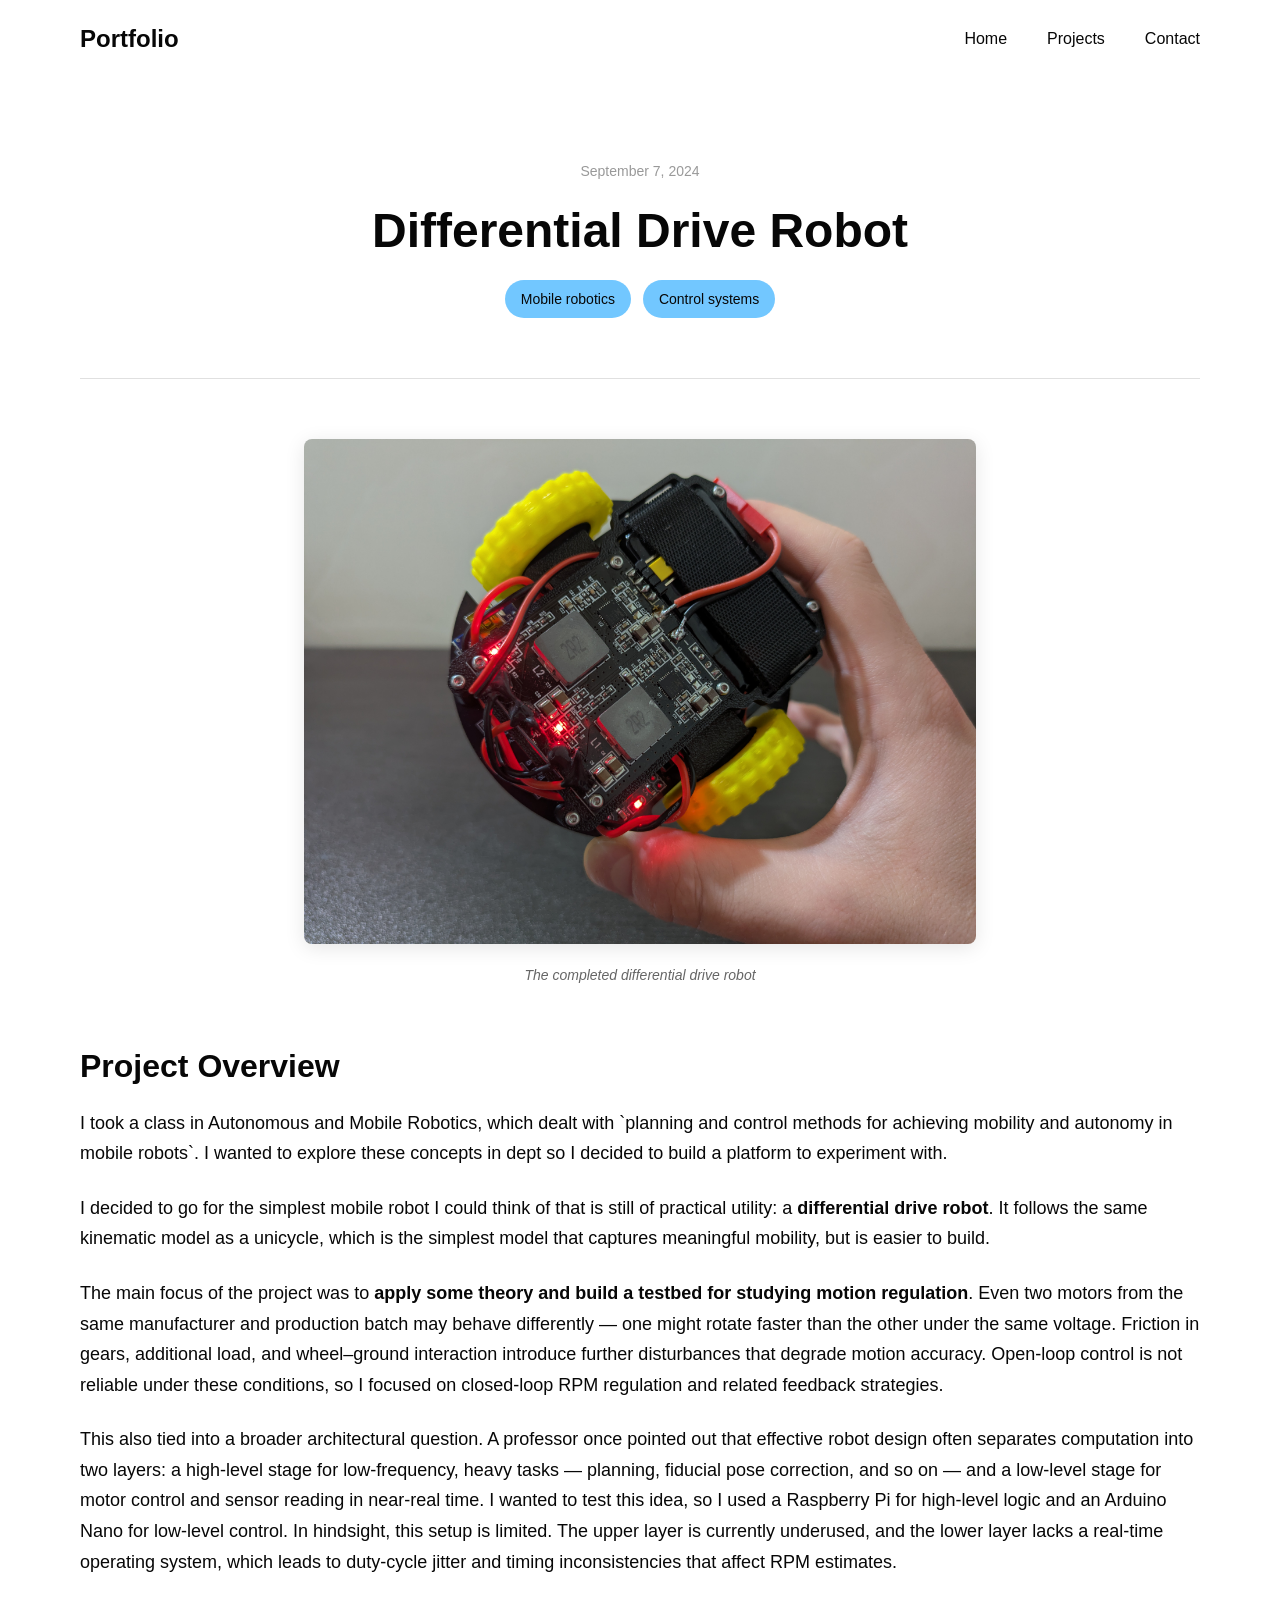
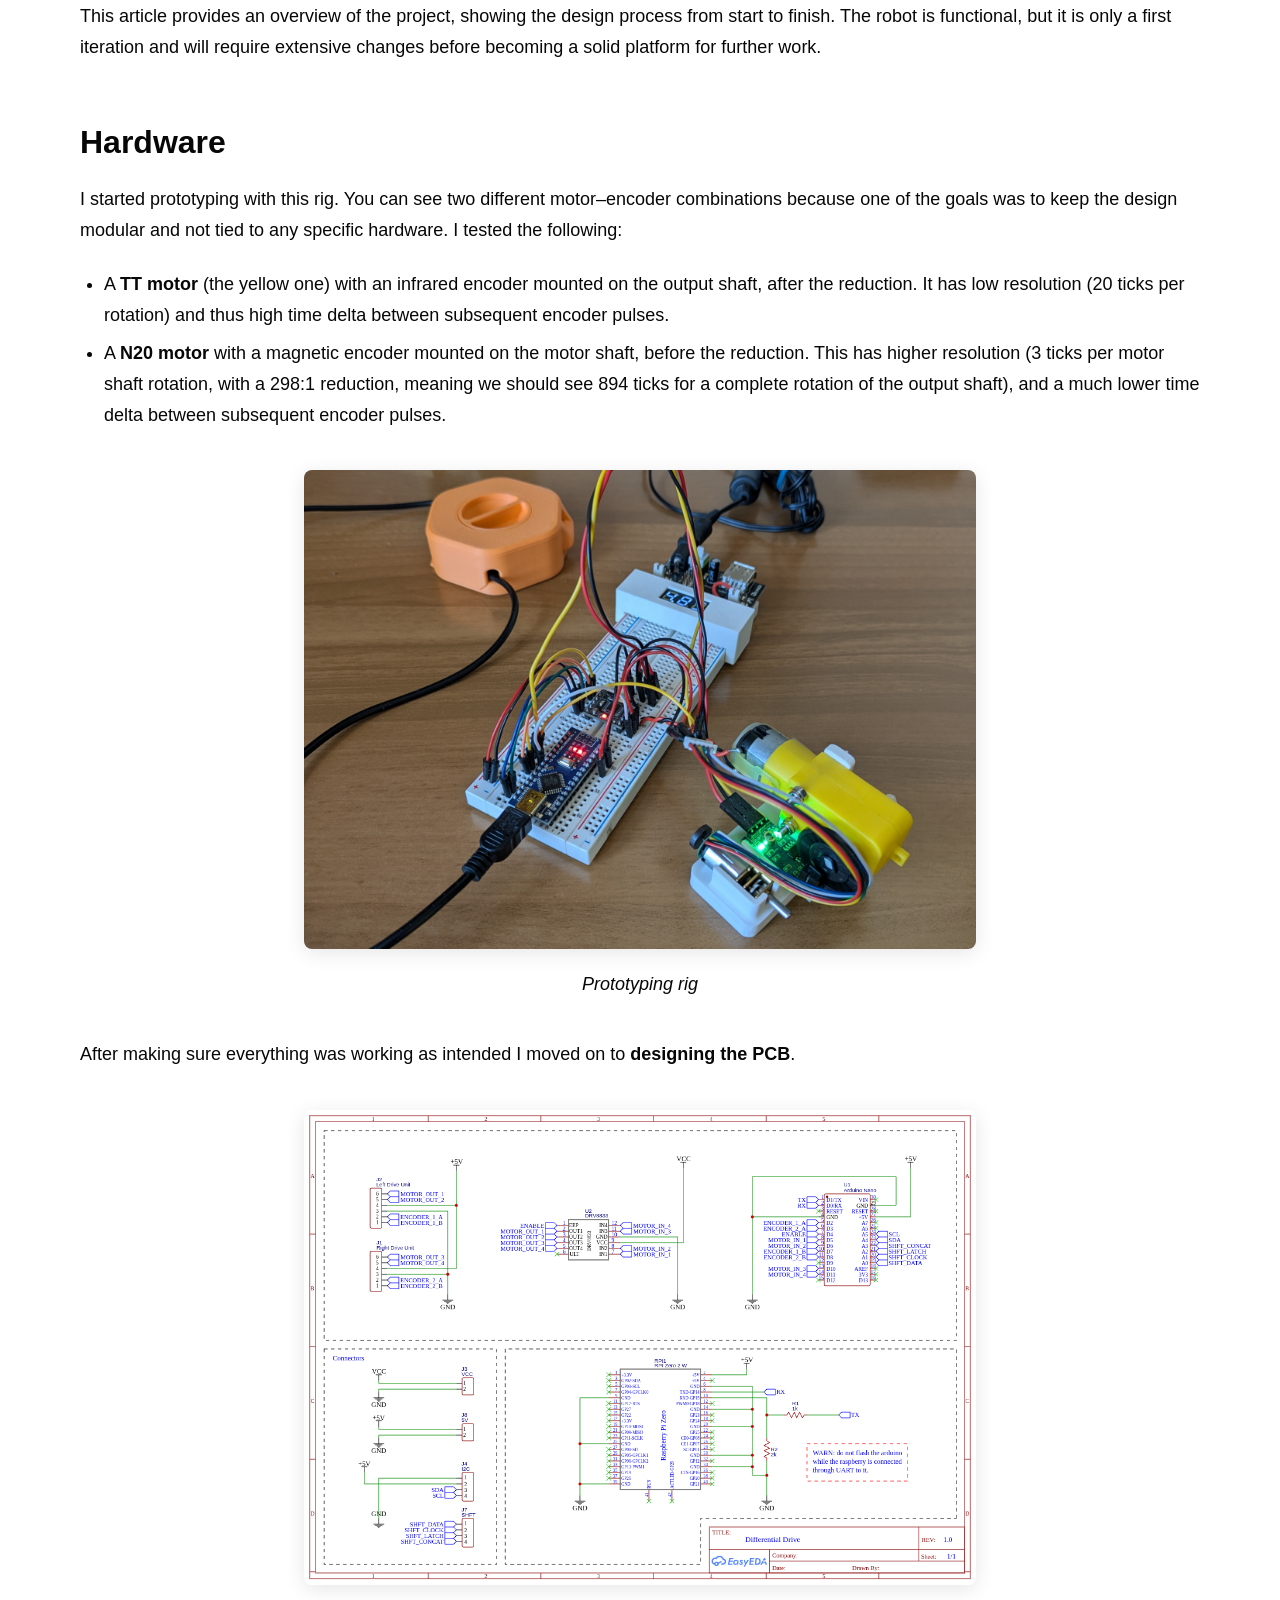
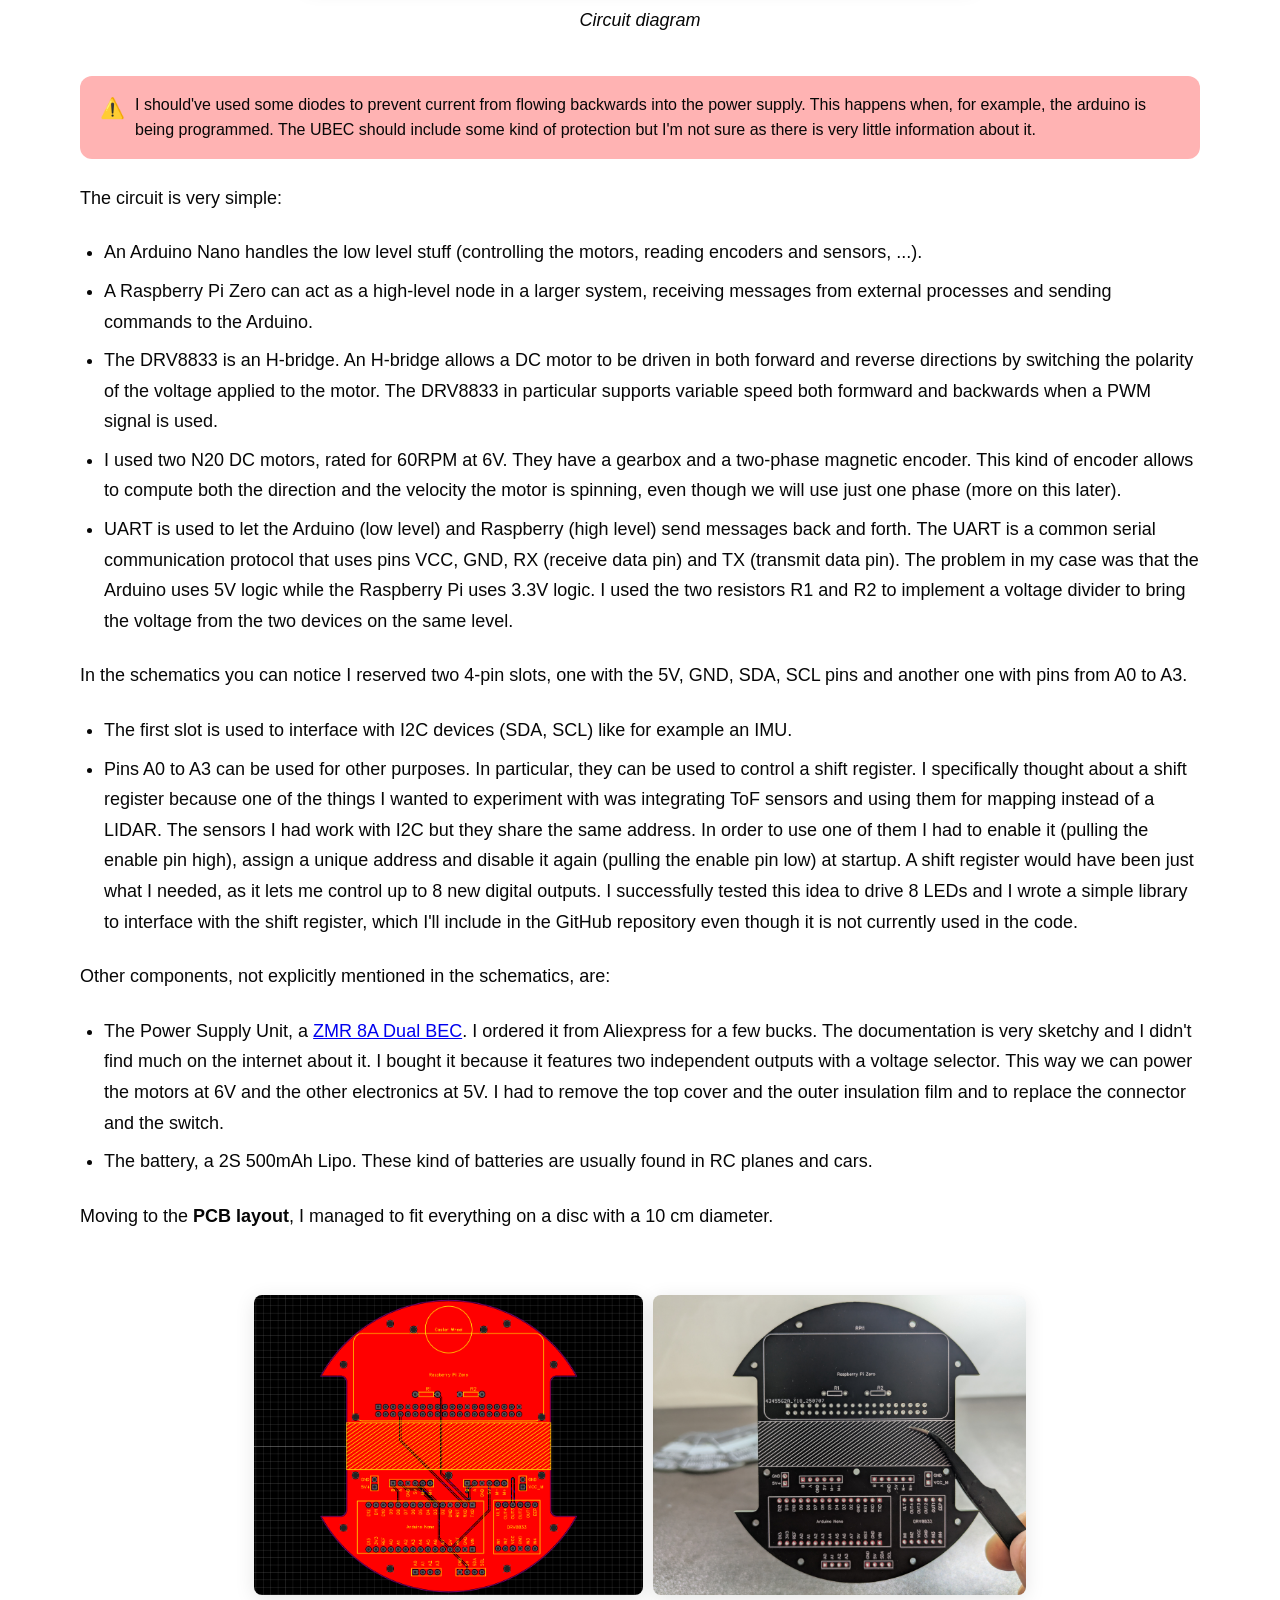
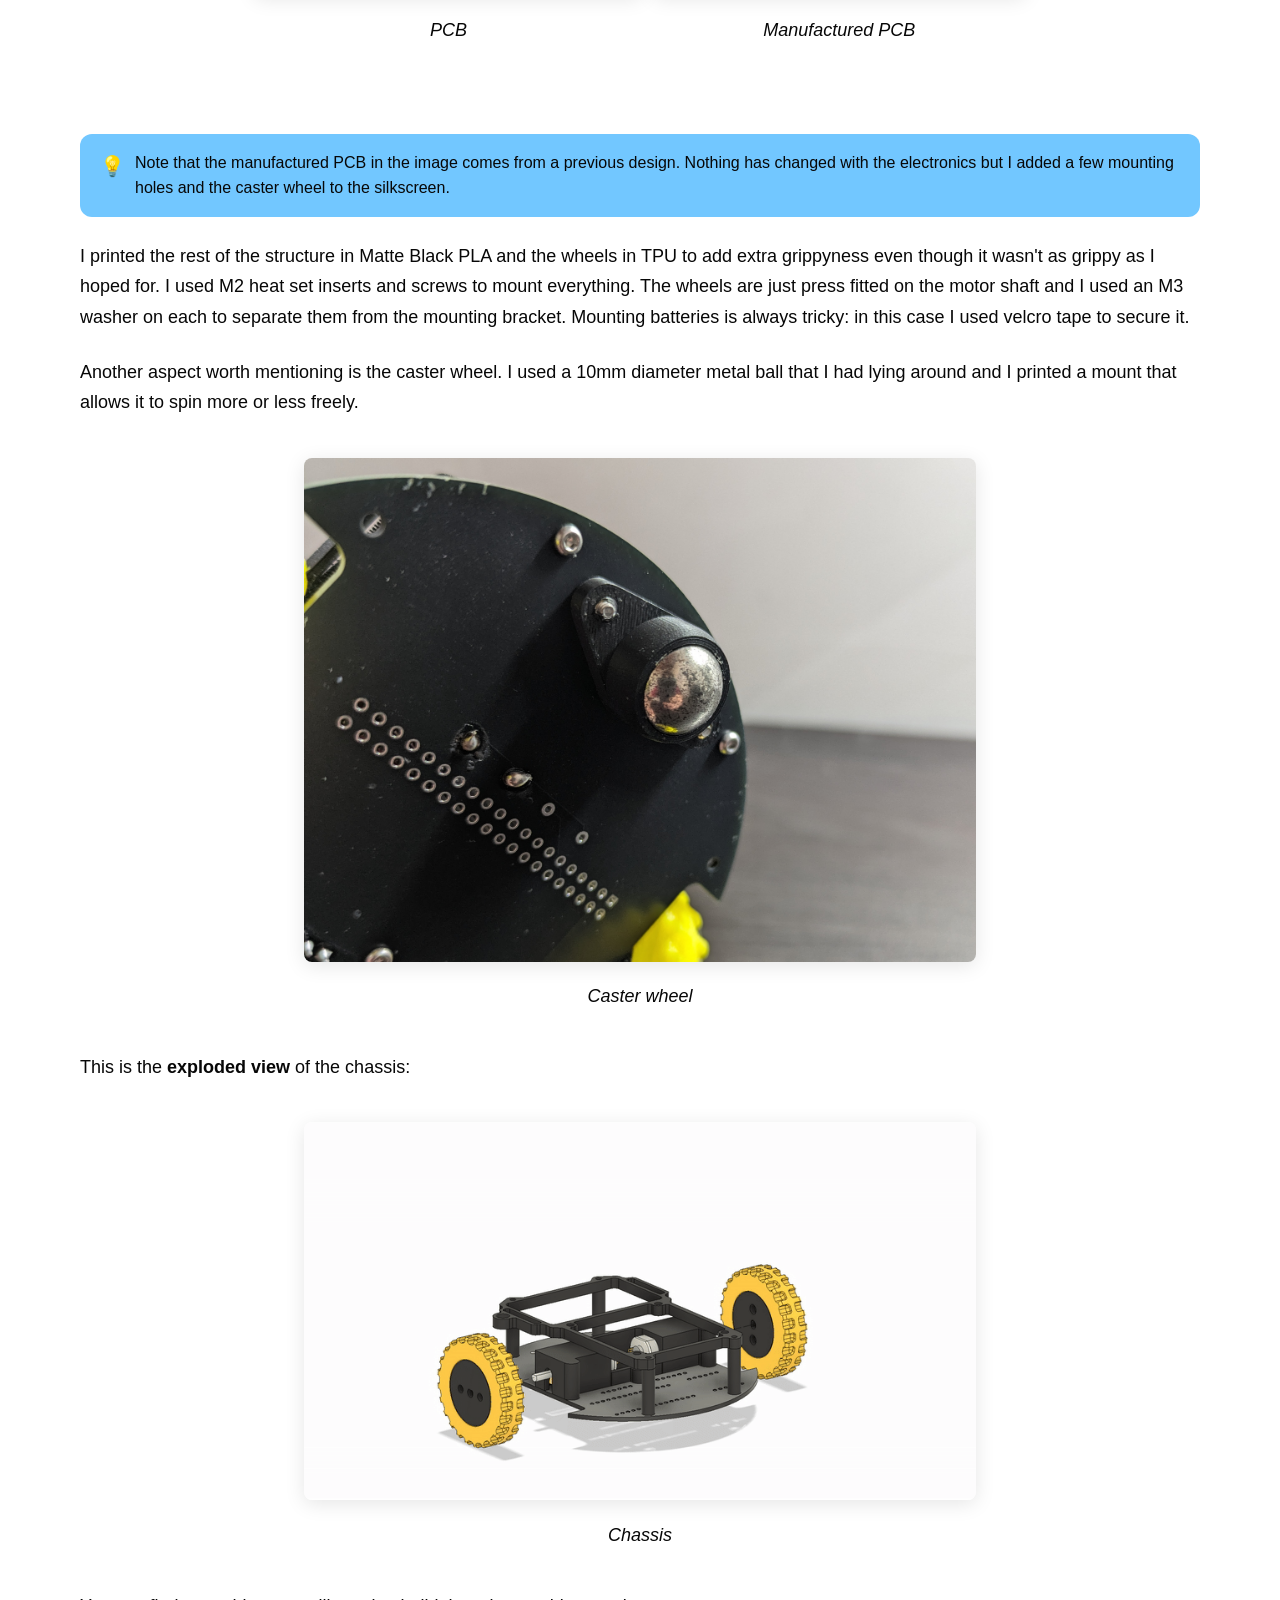
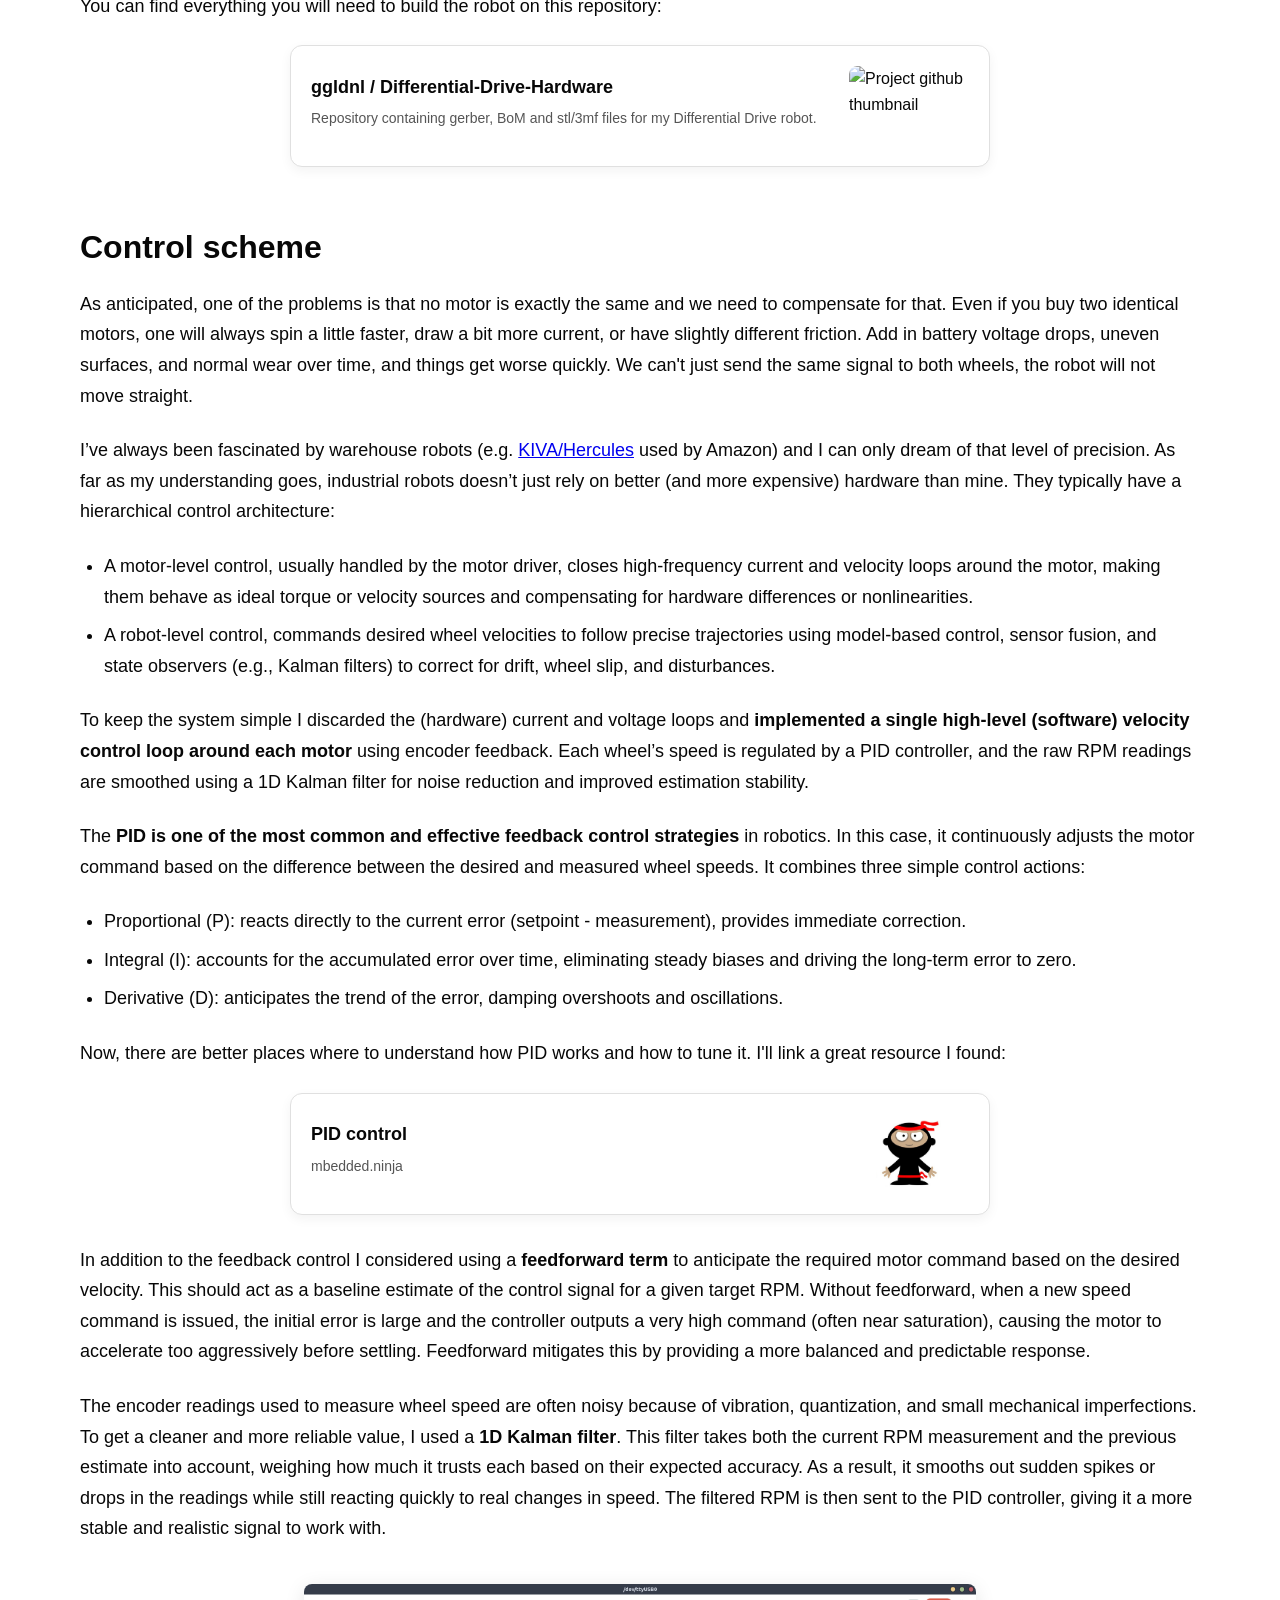
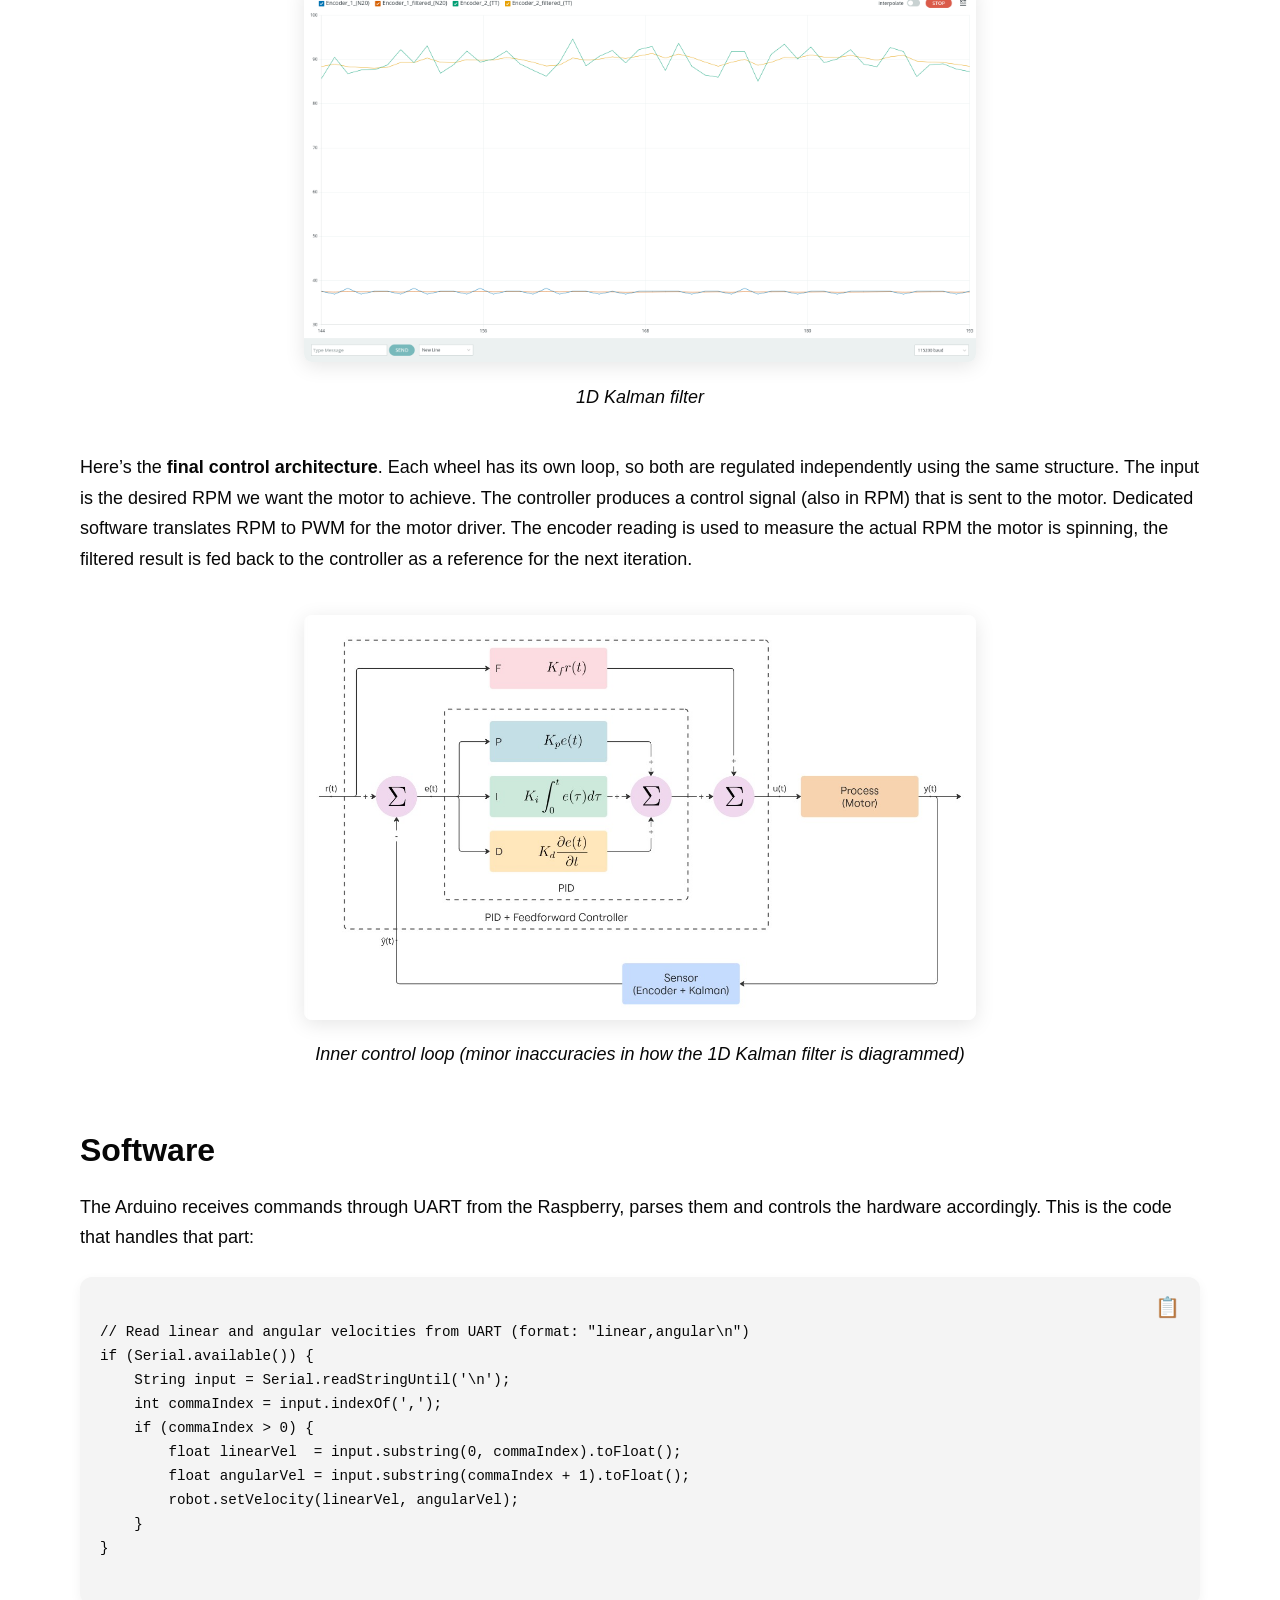
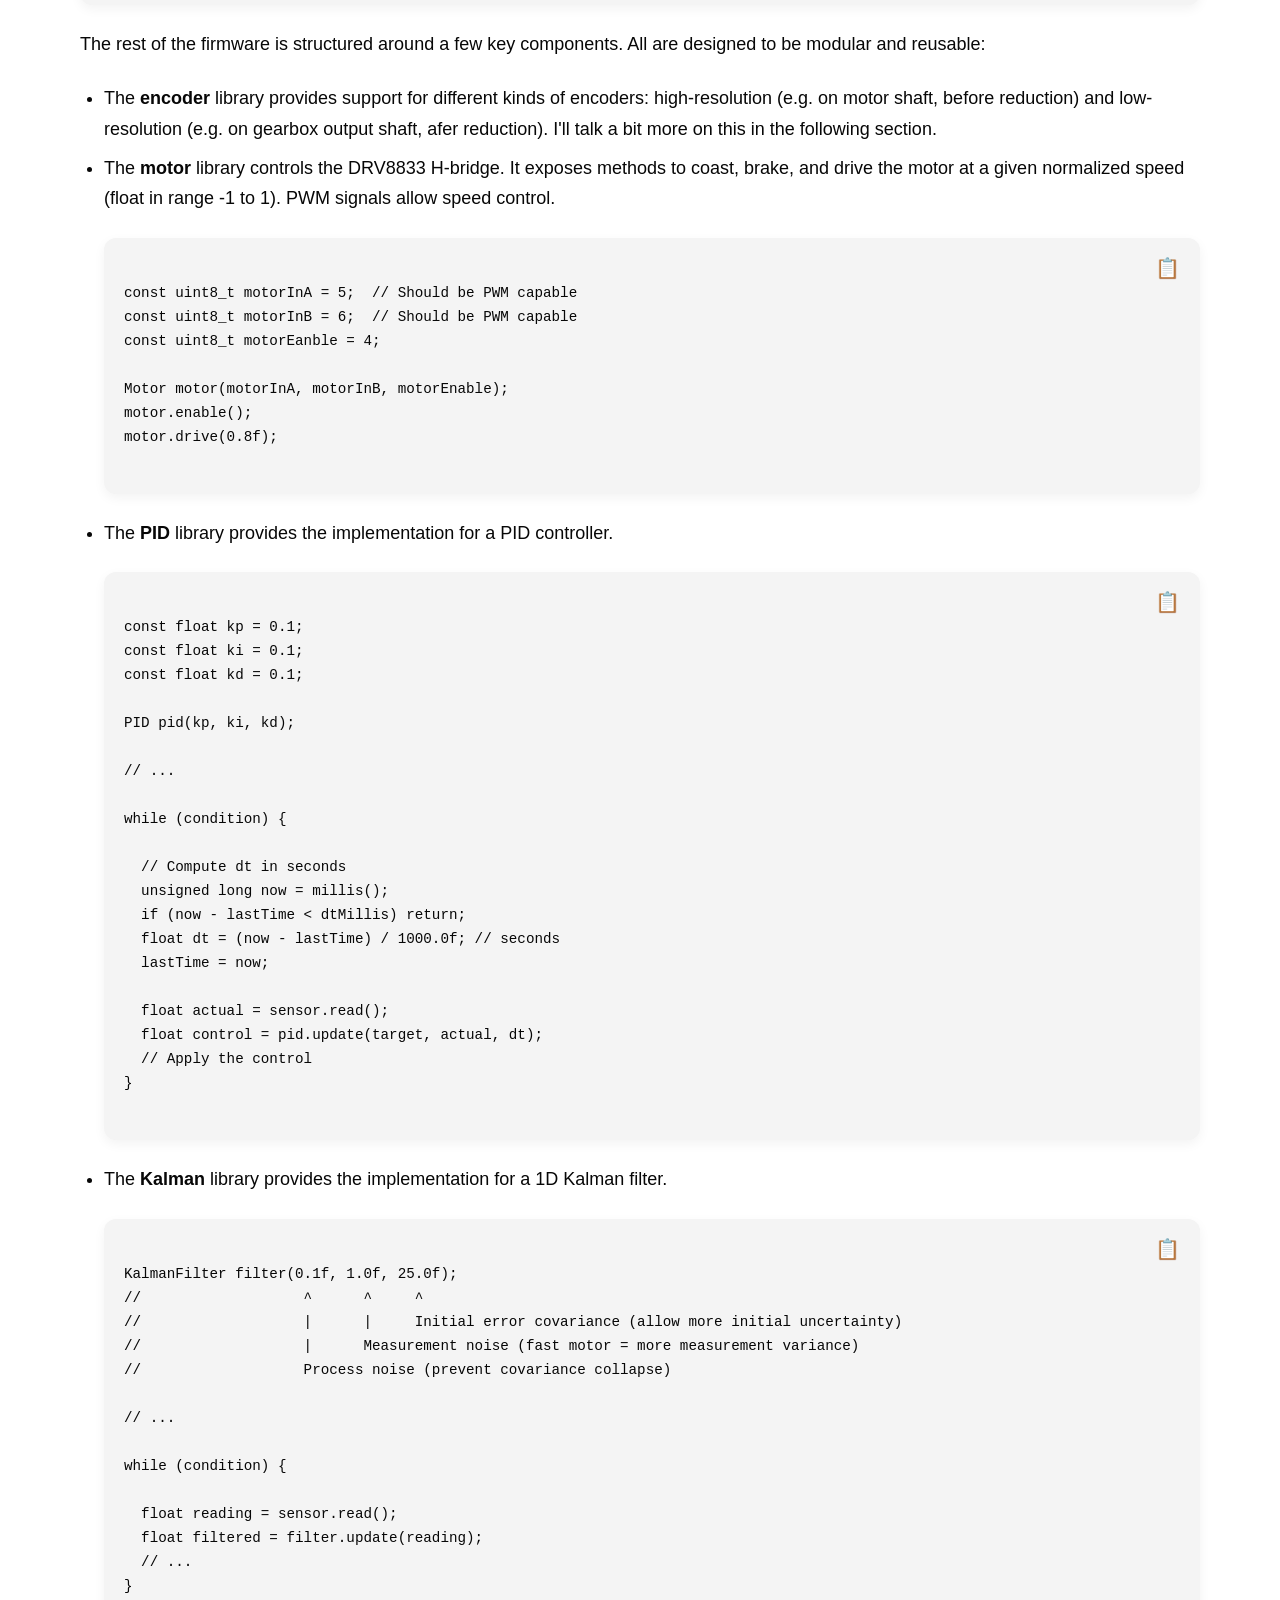
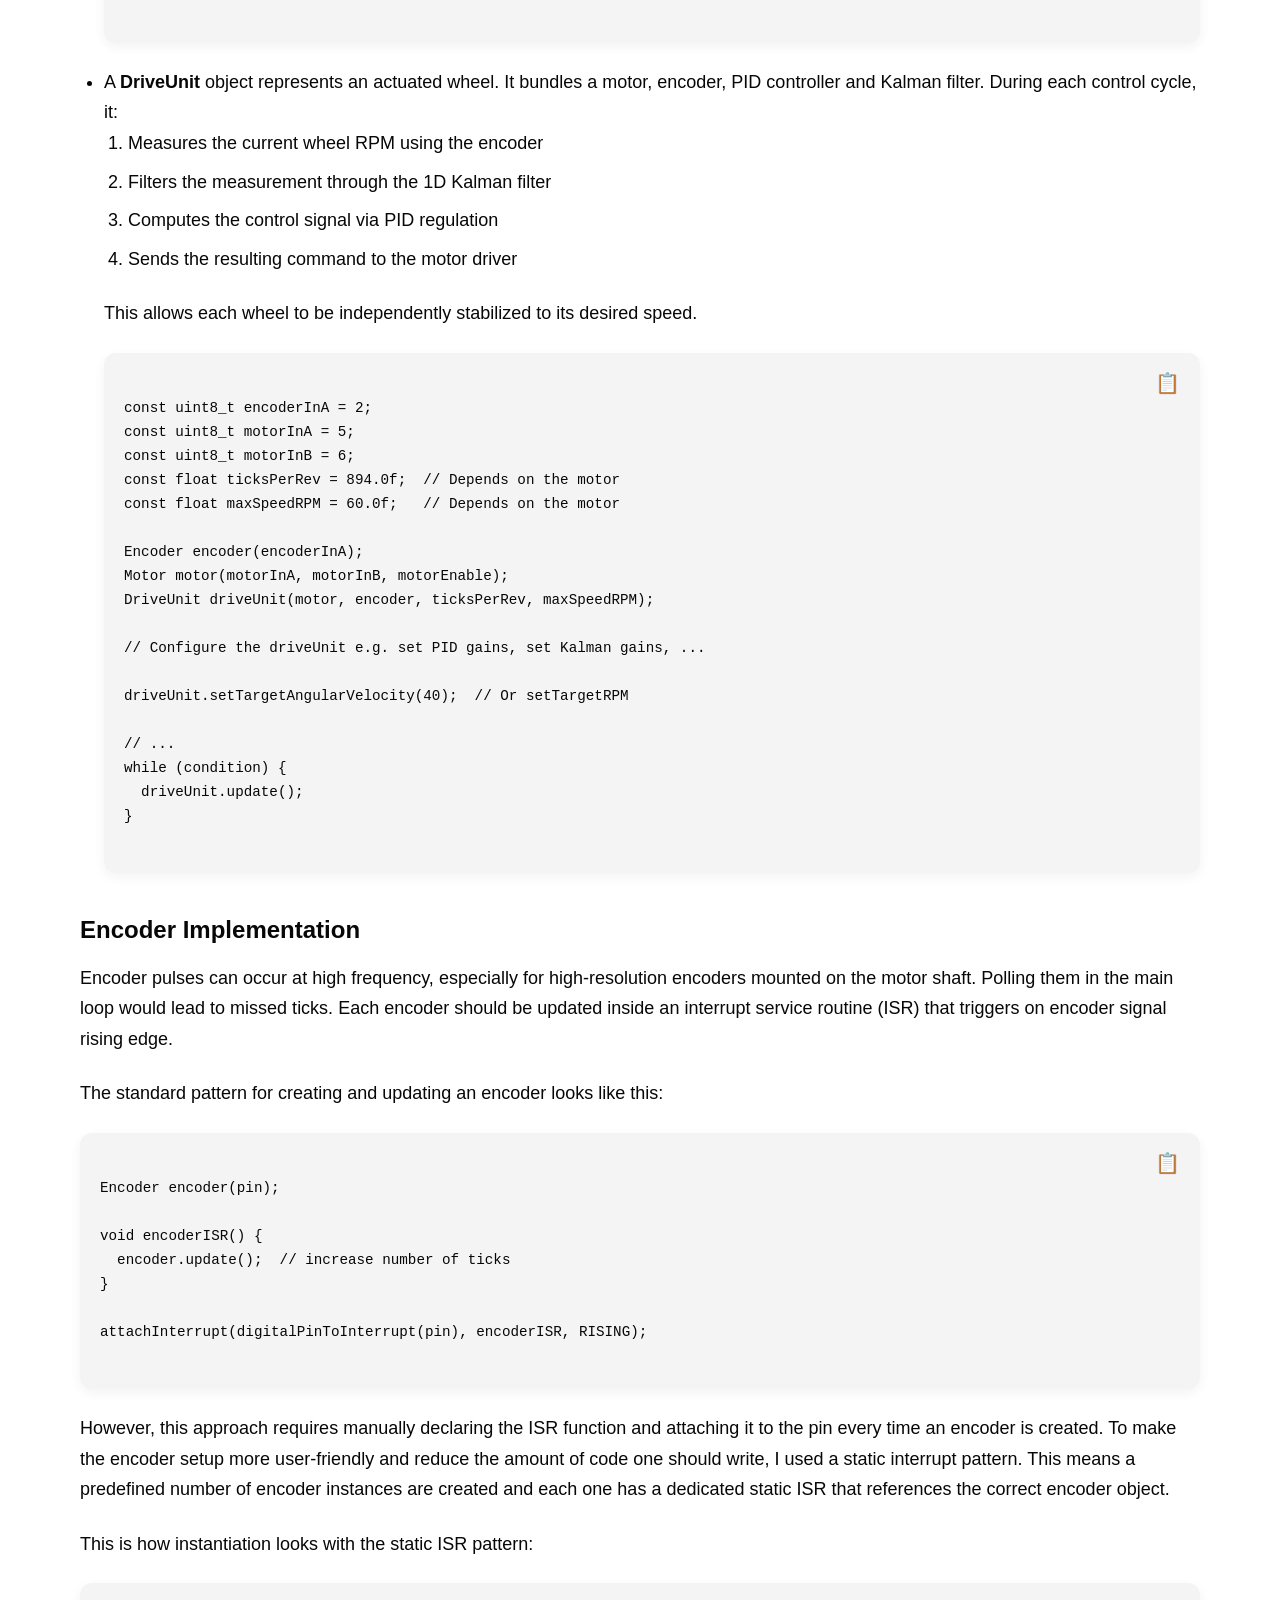
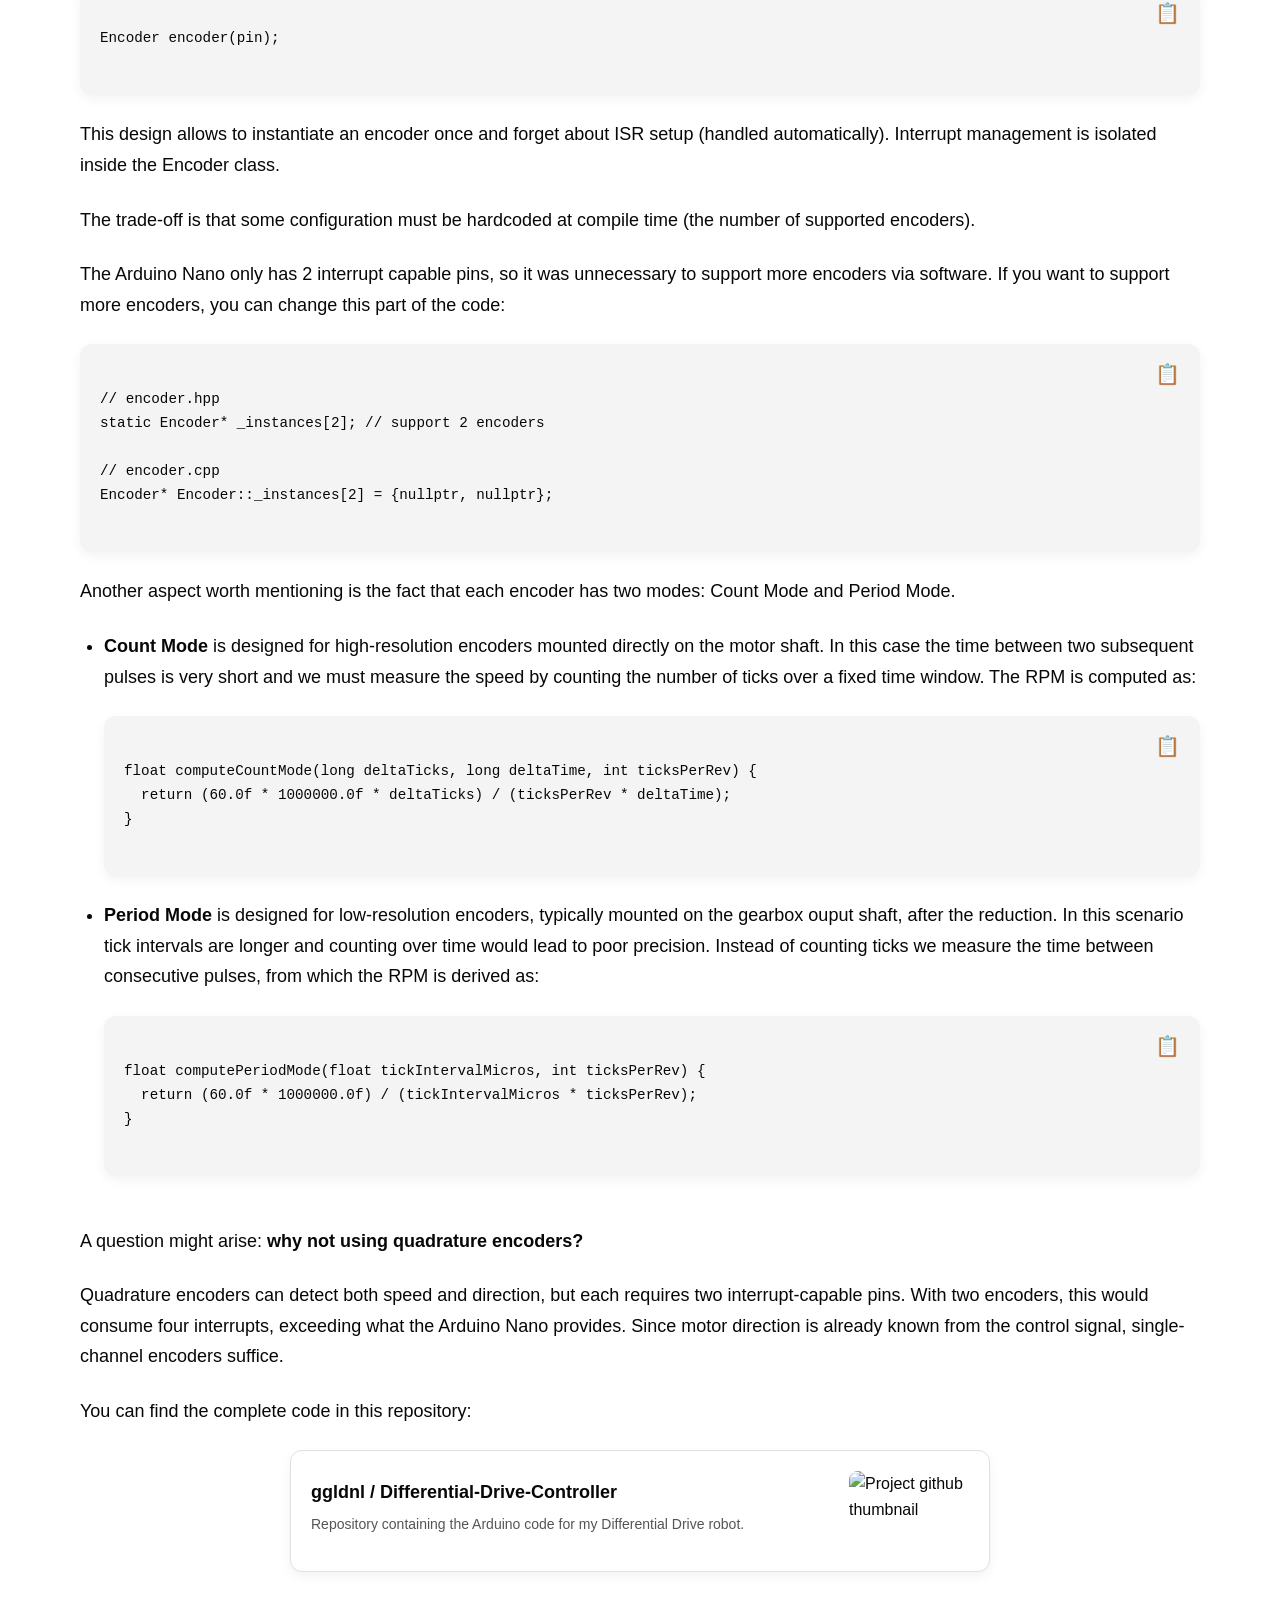
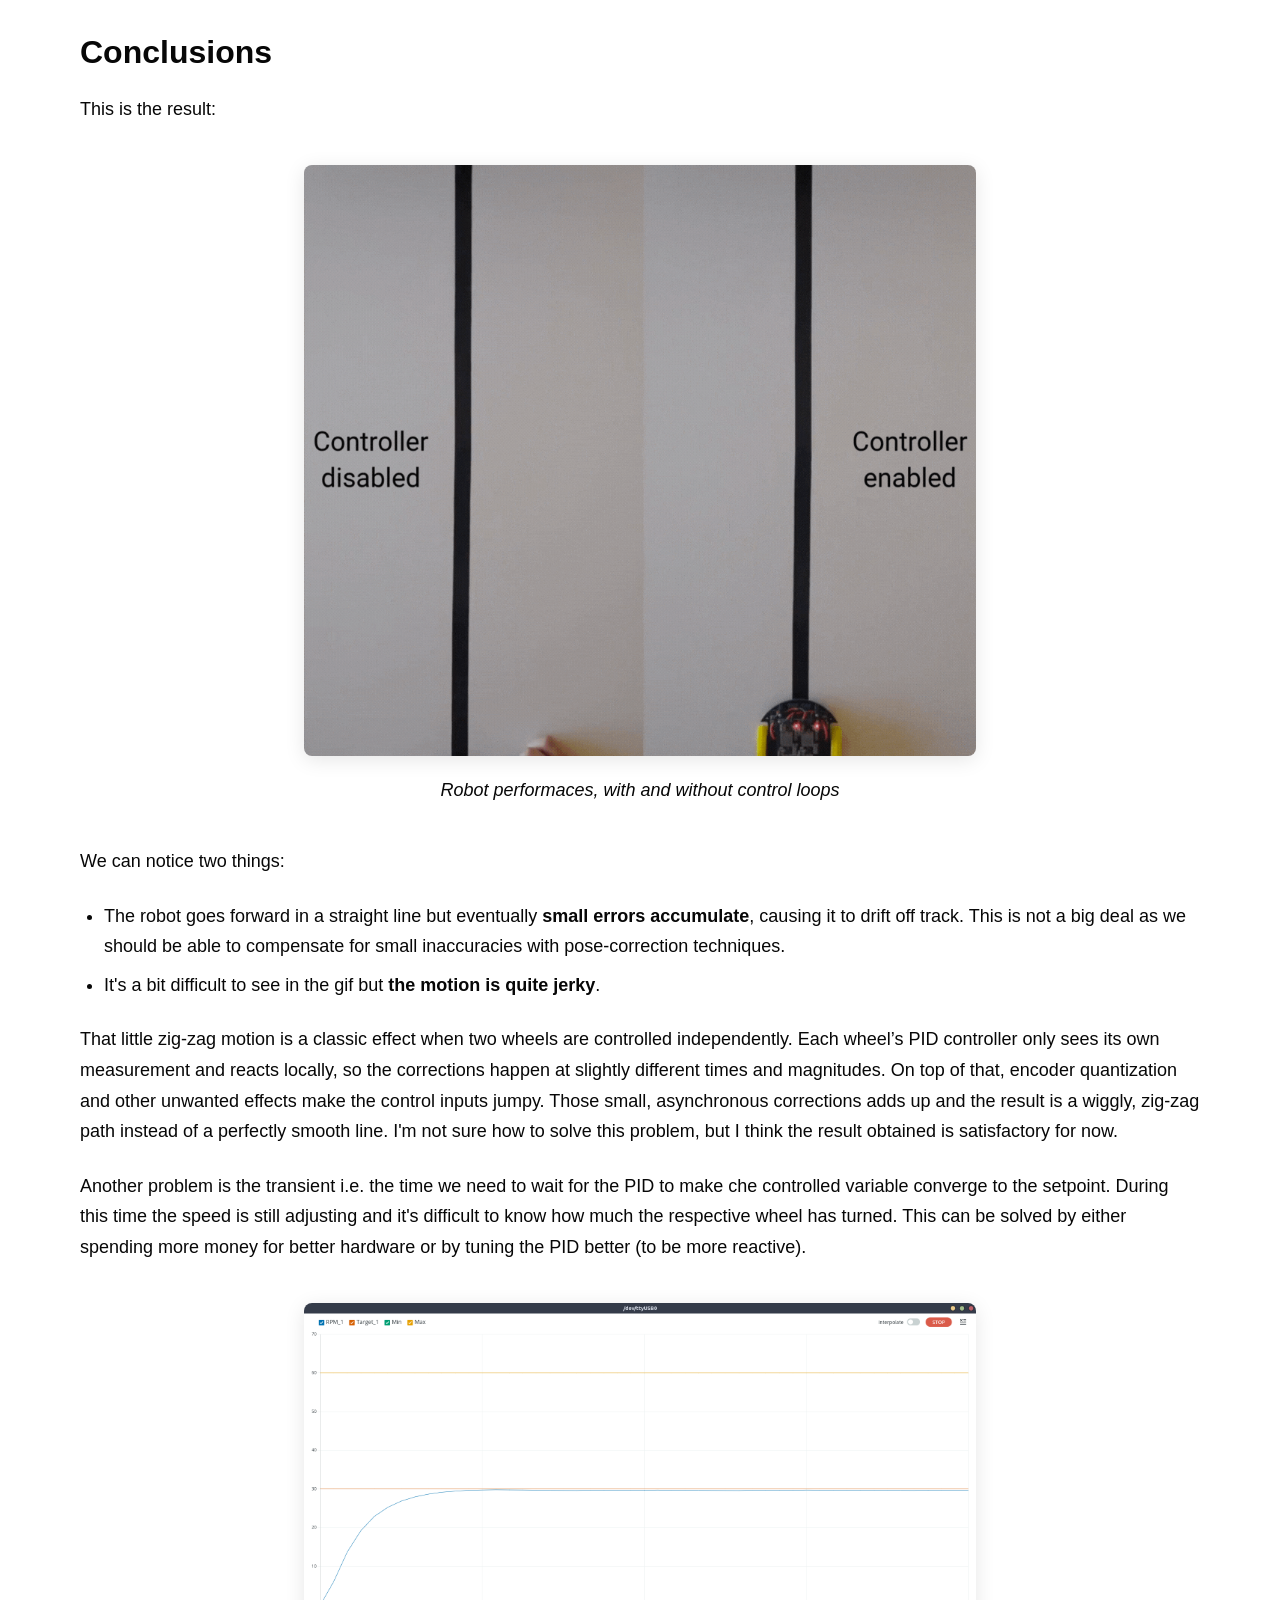
==== commit 198b6eca: "Completed Differential Drive (hopefully for good this time)" ====
--- a/projects/differential_drive/index.html
+++ b/projects/differential_drive/index.html
@@ -54,7 +54,6 @@
         <div class="project-tags">
           <span class="tag">Mobile robotics</span>
           <span class="tag">Control systems</span>
-          <span class="tag">ROS</span>
         </div>
       </header>
 
@@ -68,31 +67,34 @@
 
         <h2 id="overview">Project Overview</h2>
         <p>
-          I found myself taking a class in Autonomous and Mobile Robotics, which dealt with
+          I took a class in Autonomous and Mobile Robotics, which dealt with
           `planning and control methods for achieving mobility and autonomy in mobile robots`.
+          I wanted to explore these concepts in dept so I decided to build a platform to experiment with.
+          <!--
           I've always been a practical learner and I knew I had to build a robot to really get
           into what I was studying.
+          -->
         </p>
 
         <p>
           I decided to go for the simplest mobile robot I could think of that is still of practical utility: a
-          differential drive robot. It follows the same kinematic model as a unicycle, which is the simplest model
+          <strong>differential drive robot</strong>. It follows the same kinematic model as a unicycle, which is the simplest model
           that captures meaningful mobility, but is easier to build.
           <!--but it doesn't need additional control to stay upright, having a 
           three-point contact with the ground. -->
         </p>
 
-        <p>
-          Other considerations:
-        </p>
-
+        <!--
+        <p>
+          The main focus of the project was to apply some theory on low-level control. Other considerations:
+        </p>
+        
         <ul>
           <li>
             I wanted it to be a template for future mobile robots — something modular and easily upgradable.
             What if I want to swap the motors for something more powerful, try different encoders or use a
             different chassis? I designed and built it so that every component could be swapped or upgraded without
-            having
-            to start over and I kept this principle in mind even when writing the software.
+            having to start over and I kept this principle in mind even when writing the software.
           </li>
           <li>
             I remember another professor mentioning the fact that good robot design often involves two levels of
@@ -114,22 +116,43 @@
             robust feedback control strategies.
           </li>
         </ul>
+        -->
+
+        <p>
+          The main focus of the project was to <strong>apply some theory and build a testbed for studying motion regulation</strong>.
+          Even two motors from the same manufacturer and production batch may behave differently — one might rotate
+          faster than the other under the same voltage. Friction in gears, additional load, and wheel–ground interaction
+          introduce further disturbances that degrade motion accuracy. Open-loop control is not reliable under these conditions, 
+          so I focused on closed-loop RPM regulation and related feedback strategies.
+        </p>
+
+        <p>
+          This also tied into a broader architectural question. A professor once pointed out that effective robot design
+          often separates computation into two layers: a high-level stage for low-frequency, heavy tasks — planning, 
+          fiducial pose correction, and so on — and a low-level stage for motor control and sensor reading in near-real time.
+          I wanted to test this idea, so I used a Raspberry Pi for high-level logic and an Arduino Nano for low-level control.
+          In hindsight, this setup is limited. The upper layer is currently underused, and the lower layer lacks 
+          a real-time operating system, which leads to duty-cycle jitter and timing inconsistencies 
+          that affect RPM estimates.
+        </p>
 
         <p>
           This article provides an overview of the project, showing the design process from start to finish.
+          The robot is functional, but it is only a first iteration and will require extensive changes 
+          before becoming a solid platform for further work. 
         </p>
 
         <h2 id="hardware">Hardware</h2>
 
         <p>
-          I started prototyping with this rig. You can see two different motor+encoder combinations because one of the goals 
-          for this project was to keep everything modular and not too tied to a particular hardware. I tested:
+          I started prototyping with this rig. You can see two different motor–encoder combinations because one of the goals
+          was to keep the design modular and not tied to any specific hardware. I tested the following:
 
           <ul>
-            <li> A TT motor (the yellow one) with an infrared encoder mounted on the output shaft, after the reduction. 
+            <li> A <strong>TT motor</strong> (the yellow one) with an infrared encoder mounted on the output shaft, after the reduction. 
               It has low resolution (20 ticks per rotation) and thus high time delta between subsequent encoder pulses.
             </li>
-            <li> A N20 motor with a magnetic encoder mounted on the motor shaft, before the reduction.
+            <li> A <strong>N20 motor</strong> with a magnetic encoder mounted on the motor shaft, before the reduction.
               This has higher resolution (3 ticks per motor shaft rotation, with a 298:1 reduction, meaning we should see 894 ticks for a complete rotation of the output shaft),
               and a much lower time delta between subsequent encoder pulses.
             </li>
@@ -142,7 +165,7 @@
         </div>
 
         <p>
-          After making sure everything was working as intended I moved on to designing the PCB. 
+          After making sure everything was working as intended I moved on to <strong>designing the PCB</strong>. 
         </p>
 
         <div class="media-container">
@@ -165,13 +188,13 @@
             An Arduino Nano handles the low level stuff (controlling the motors, reading encoders and sensors, ...).
           </li>
           <li>
-            A Raspberry Pi Zero 2 receives messages from other ROS nodes and commands the Arduino to do something.
-          </li>
-          <li>
-            The DRV8833 is an h-bridge. An h-bridge allows a DC motor to be driven in both forward and reverse
-            directions
-            by switching the polarity of the voltage applied to the motor. The DRV8833 in particular supports variable
-            speed both formward and backwards when a PWM signal is used.
+            A Raspberry Pi Zero can act as a high-level node in a larger system, receiving messages from external processes 
+            and sending commands to the Arduino.
+          </li>
+          <li>
+            The DRV8833 is an H-bridge. An H-bridge allows a DC motor to be driven in both forward and reverse
+            directions by switching the polarity of the voltage applied to the motor. The DRV8833 in particular 
+            supports variable speed both formward and backwards when a PWM signal is used.
           </li>
           <li>
             I used two N20 DC motors, rated for 60RPM at 6V. They have a gearbox and a two-phase magnetic encoder.
@@ -180,11 +203,10 @@
           </li>
           <li>
             UART is used to let the Arduino (low level) and Raspberry (high level) send messages back and forth. The
-            UART is a common
-            serial communication protocol that uses pins VCC, GND, RX (receive data pin) and TX (transmit data pin).
-            The problem in my case was that the Arduino uses 5V logic while the Raspberry Pi uses 3.3V logic.
-            I used the two resistors R1 and R2 to implement a voltage divider to bring the voltage from the two 
-            devices on the same level.
+            UART is a common serial communication protocol that uses pins VCC, GND, RX (receive data pin) and TX 
+            (transmit data pin). The problem in my case was that the Arduino uses 5V logic while the Raspberry Pi 
+            uses 3.3V logic. I used the two resistors R1 and R2 to implement a voltage divider to bring the voltage 
+            from the two devices on the same level.
           </li>
         </ul>
 
@@ -200,17 +222,17 @@
             Pins A0 to A3 can be used for other purposes. In particular, they can be used to control a shift register.
             I specifically thought about a shift register because one of the things I wanted to experiment with was
             integrating ToF sensors and using them for mapping instead of a LIDAR.
-            The sensors I had work with I2C and they share the same address. In order to use one of them
-            we need to enable it (pulling the enable pin high), assign a unique address and disable it again (pulling the enable pin
-            low) at startup.
-            A shift register would have been just what we needed as it lets us control up to 8 new digital outputs. I
-            successfully tested this idea to drive 8 LEDs and I wrote a simple library to interface with the shift register, 
-            I'll include it on the github repository even though it is not currently used in the code.
-          </li>
-        </ul>
-
-        <p>
-          Other components are:
+            The sensors I had work with I2C but they share the same address. In order to use one of them
+            I had to enable it (pulling the enable pin high), assign a unique address and disable it again 
+            (pulling the enable pin low) at startup.
+            A shift register would have been just what I needed, as it lets me control up to 8 new digital outputs. I
+            successfully tested this idea to drive 8 LEDs and I wrote a simple library to interface with the shift register,
+            which I'll include in the GitHub repository even though it is not currently used in the code.
+          </li>
+        </ul>
+
+        <p>
+          Other components, not explicitly mentioned in the schematics, are:
         </p>
         <ul>
           <li>
@@ -228,7 +250,7 @@
         </ul>
 
         <p>
-          Moving to the PCB layout, I managed to fit everything on a disc with a 10 cm diameter.
+          Moving to the <strong>PCB layout</strong>, I managed to fit everything on a disc with a 10 cm diameter.
         </p>
 
         <div class="media-row">
@@ -251,15 +273,14 @@
 
         <p>
           I printed the rest of the structure in Matte Black PLA and the wheels in TPU to add extra grippyness
-          even though it wasn't as much grippy as I hoped for. I used M2 heat set inserts and screws to
+          even though it wasn't as grippy as I hoped for. I used M2 heat set inserts and screws to
           mount everything. The wheels are just press fitted on the motor shaft and I used an M3 washer on each to separate them
-          from the mounting bracket. Mounting the batteries is always tricky; in this case I used velcro tape to hold them in place.
-        </p>
-
-        <p>
-          Another aspect worth mentioning is the caster wheel. I used a simple metal ball that I had lying around
-          (who remembers Geomag?) with a 10mm diameter and I printed a mount that allows it to spin more or less
-          freely.
+          from the mounting bracket. Mounting batteries is always tricky: in this case I used velcro tape to secure it.
+        </p>
+
+        <p>
+          Another aspect worth mentioning is the caster wheel. I used a 10mm diameter metal ball that I had lying around 
+          and I printed a mount that allows it to spin more or less freely.
         </p>
 
         <div class="media-container">
@@ -274,7 +295,7 @@
         -->
 
         <p>
-          This is the exploded view of the chassis:
+          This is the <strong>exploded view</strong> of the chassis:
         </p>
 
         <div class="media-container">
@@ -353,8 +374,8 @@
         </ul>
 
         <p>
-          To keep the system simple I discarded the low-level motor control (current and voltage loops) 
-          and implemented a single high-level velocity control loop around each motor using encoder feedback. 
+          To keep the system simple I discarded the (hardware) current and voltage loops 
+          and <strong>implemented a single high-level (software) velocity control loop around each motor</strong> using encoder feedback. 
           Each wheel’s speed is regulated by a PID controller, and the raw RPM readings are smoothed using a 
           1D Kalman filter for noise reduction and improved estimation stability.
         </p>
@@ -386,11 +407,11 @@
         </a>
 
         <p>
-          In addition to the feedback control, a <strong>feedforward term can be added</strong> to anticipate the required motor command
-          based on the desired velocity. This acts as a baseline estimate of the control signal for a given target RPM. 
+          In addition to the feedback control I considered using a <strong>feedforward term</strong> to anticipate the required motor command
+          based on the desired velocity. This should act as a baseline estimate of the control signal for a given target RPM. 
           Without feedforward, when a new speed command is issued, the initial error is large and the controller outputs 
-          a very high command (often near saturation), causing the motor to accelerate
-          too aggressively before settling. Feedforward mitigates this by providing a more balanced and predictable response.
+          a very high command (often near saturation), causing the motor to accelerate too aggressively before settling. 
+          Feedforward mitigates this by providing a more balanced and predictable response.
         </p>
         
         <p>
@@ -410,13 +431,13 @@
           Here’s the <strong>final control architecture</strong>. Each wheel has its own loop, so both are regulated
           independently using the same structure. The input is the desired RPM we want the motor to achieve. The
           controller produces a control signal (also in RPM) that is sent to the motor. Dedicated software translates RPM to PWM
-          for the motor driver. The encoder reading is used to measure the actual RPM the motor is spinning, the result 
-          is filtered fed back to the controller.
+          for the motor driver. The encoder reading is used to measure the actual RPM the motor is spinning, the filtered result 
+          is fed back to the controller as a reference for the next iteration.
         </p>
 
         <div class="media-container">
           <img src="images/control_loop.jpg" alt="Inner control loop" class="article-image zoomable">
-          <p class="image-caption">Inner control loop</p>
+          <p class="image-caption">Inner control loop (minor inaccuracies in how the 1D Kalman filter is diagrammed)</p>
         </div>
 
         <h2 id="software">Software</h2>
@@ -622,7 +643,7 @@
         </br>
 
         <p>
-          A question might arise: why not using quadrature encoders?
+          A question might arise: <strong>why not using quadrature encoders?</strong>
         </p>
         <p>
           Quadrature encoders can detect both speed and direction, but each requires two interrupt-capable pins.
@@ -663,23 +684,27 @@
         </p>
 
         <ul>
-          <li>The robot goes forward in a straight line but eventually small errors accumulate, causing it to drift off
-            track. This is not a big deal as in applications like SLAM we can compensate for small inaccuracies.</li>
-          <li>It's a bit difficult to see in the gif but the motion is quite jerky.</li>
+          <li>
+            The robot goes forward in a straight line but eventually <strong>small errors accumulate</strong>, causing it to drift off
+            track. This is not a big deal as we should be able to compensate for small inaccuracies with pose-correction techniques.
+          </li>
+          <li>
+            It's a bit difficult to see in the gif but <strong>the motion is quite jerky</strong>.
+          </li>
         </ul>
 
         <p>
           That little zig-zag motion is a classic effect when two wheels are controlled independently. Each wheel’s PID controller only sees
           its own measurement and reacts locally, so the corrections happen at slightly different times and magnitudes. 
           On top of that, encoder quantization and other unwanted effects make the control inputs jumpy. 
-          Those small, asynchronous corrections add up and the result is a wiggly, zig-zag path instead of a perfectly smooth line.
+          Those small, asynchronous corrections adds up and the result is a wiggly, zig-zag path instead of a perfectly smooth line.
           I'm not sure how to solve this problem, but I think the result obtained is satisfactory for now.
         </p>
 
         <p>
           Another problem is the transient i.e. the time we need to wait for the PID to make che controlled variable converge to the setpoint.
           During this time the speed is still adjusting and it's difficult to know how much the respective wheel has turned. This can be solved by either
-          spending more money for better hardware or by tuning the PID better (more reactive).
+          spending more money for better hardware or by tuning the PID better (to be more reactive).
         </p>
         <div class="media-container">
           <img src="images/pid_1.png" alt="Transient problem" class="article-image zoomable">
@@ -687,8 +712,7 @@
         </div>
 
         <p>
-          Overall it was a fun little project but what I'm most excited about is that I can now devote myself to more
-          complex stuff reusing what I learned and implemented.
+          For now, I’ll stop here and treat this as a first version. Overall, it was a fun little project.
         </p>
 
       </article>
--- a/assets/css/style.css
+++ b/assets/css/style.css
@@ -769,4 +769,9 @@
 .copy-btn:hover {
     transform: scale(1.5); /* optional: make emoji slightly bigger on hover */
     color: #22863a;        /* optional: change color on hover */
+}
+
+/* Reduce bold text thickness */
+b, strong {
+    font-weight: 700;
 }
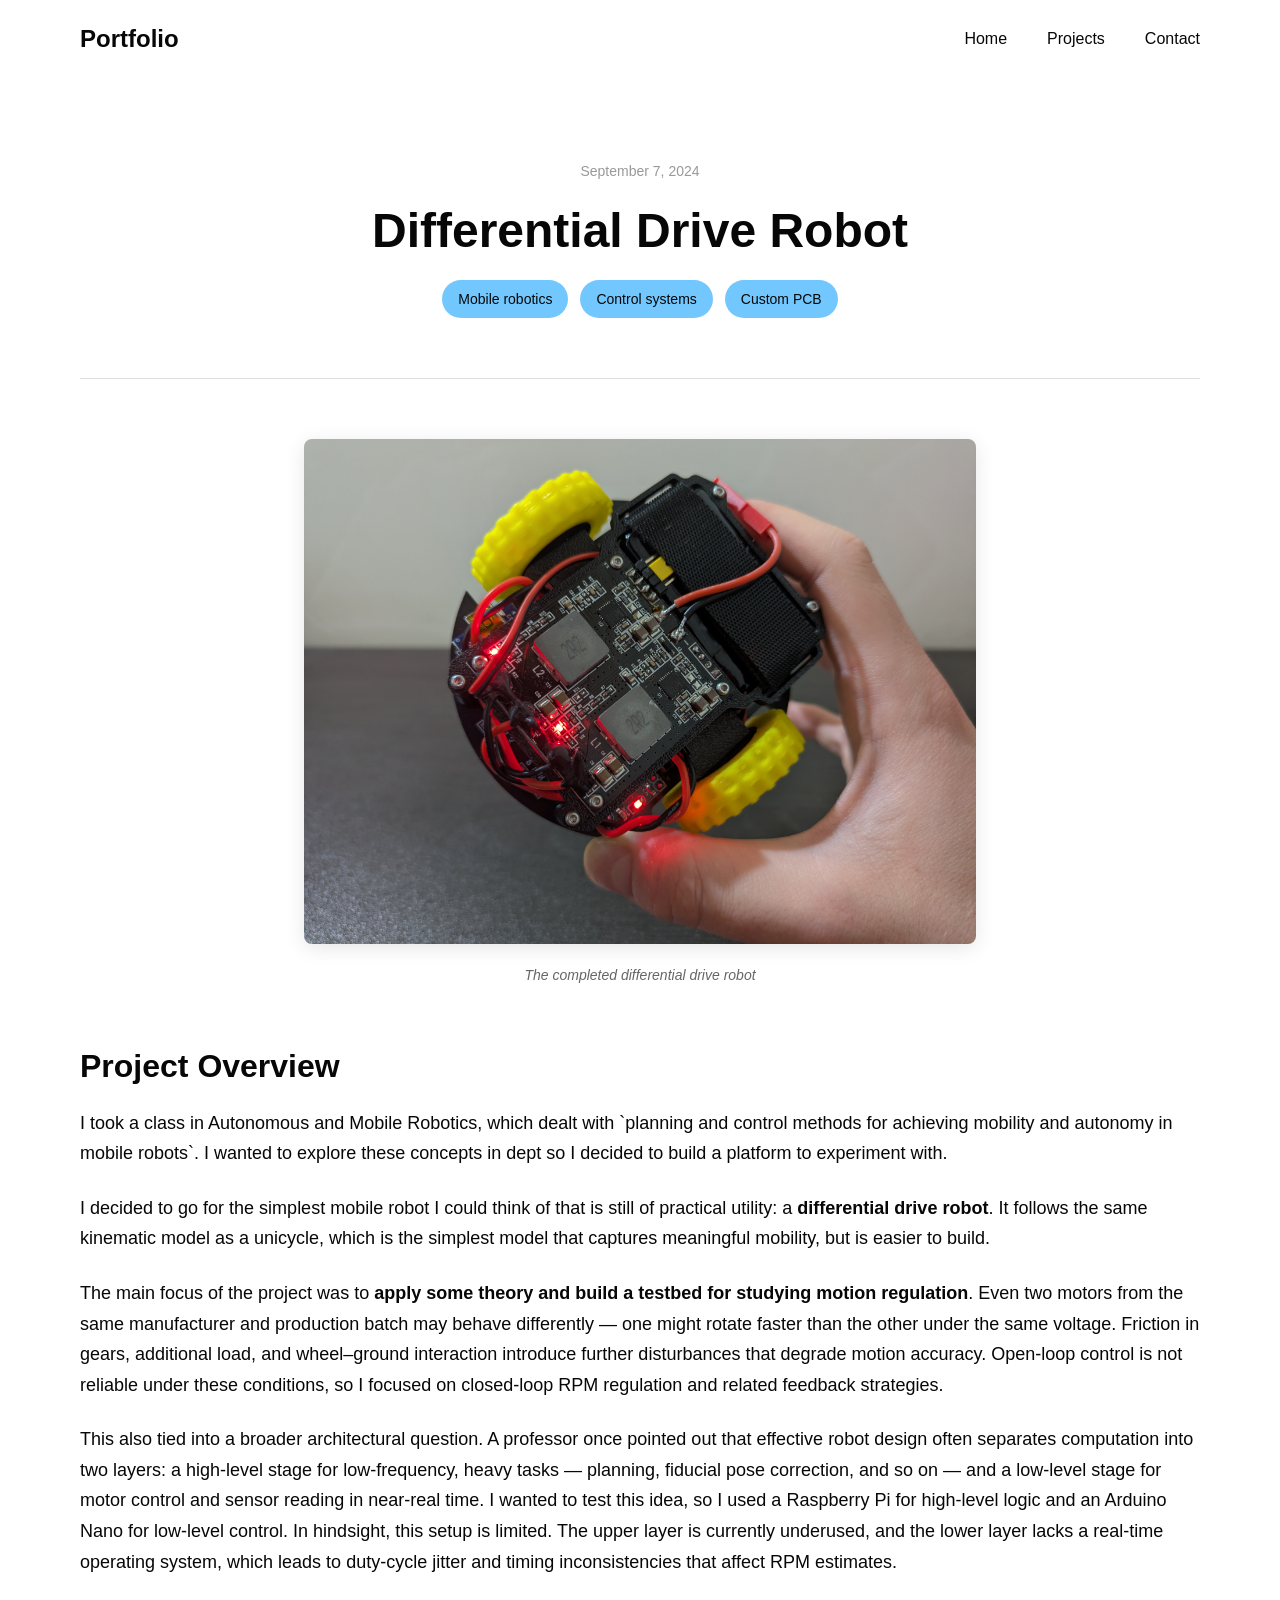
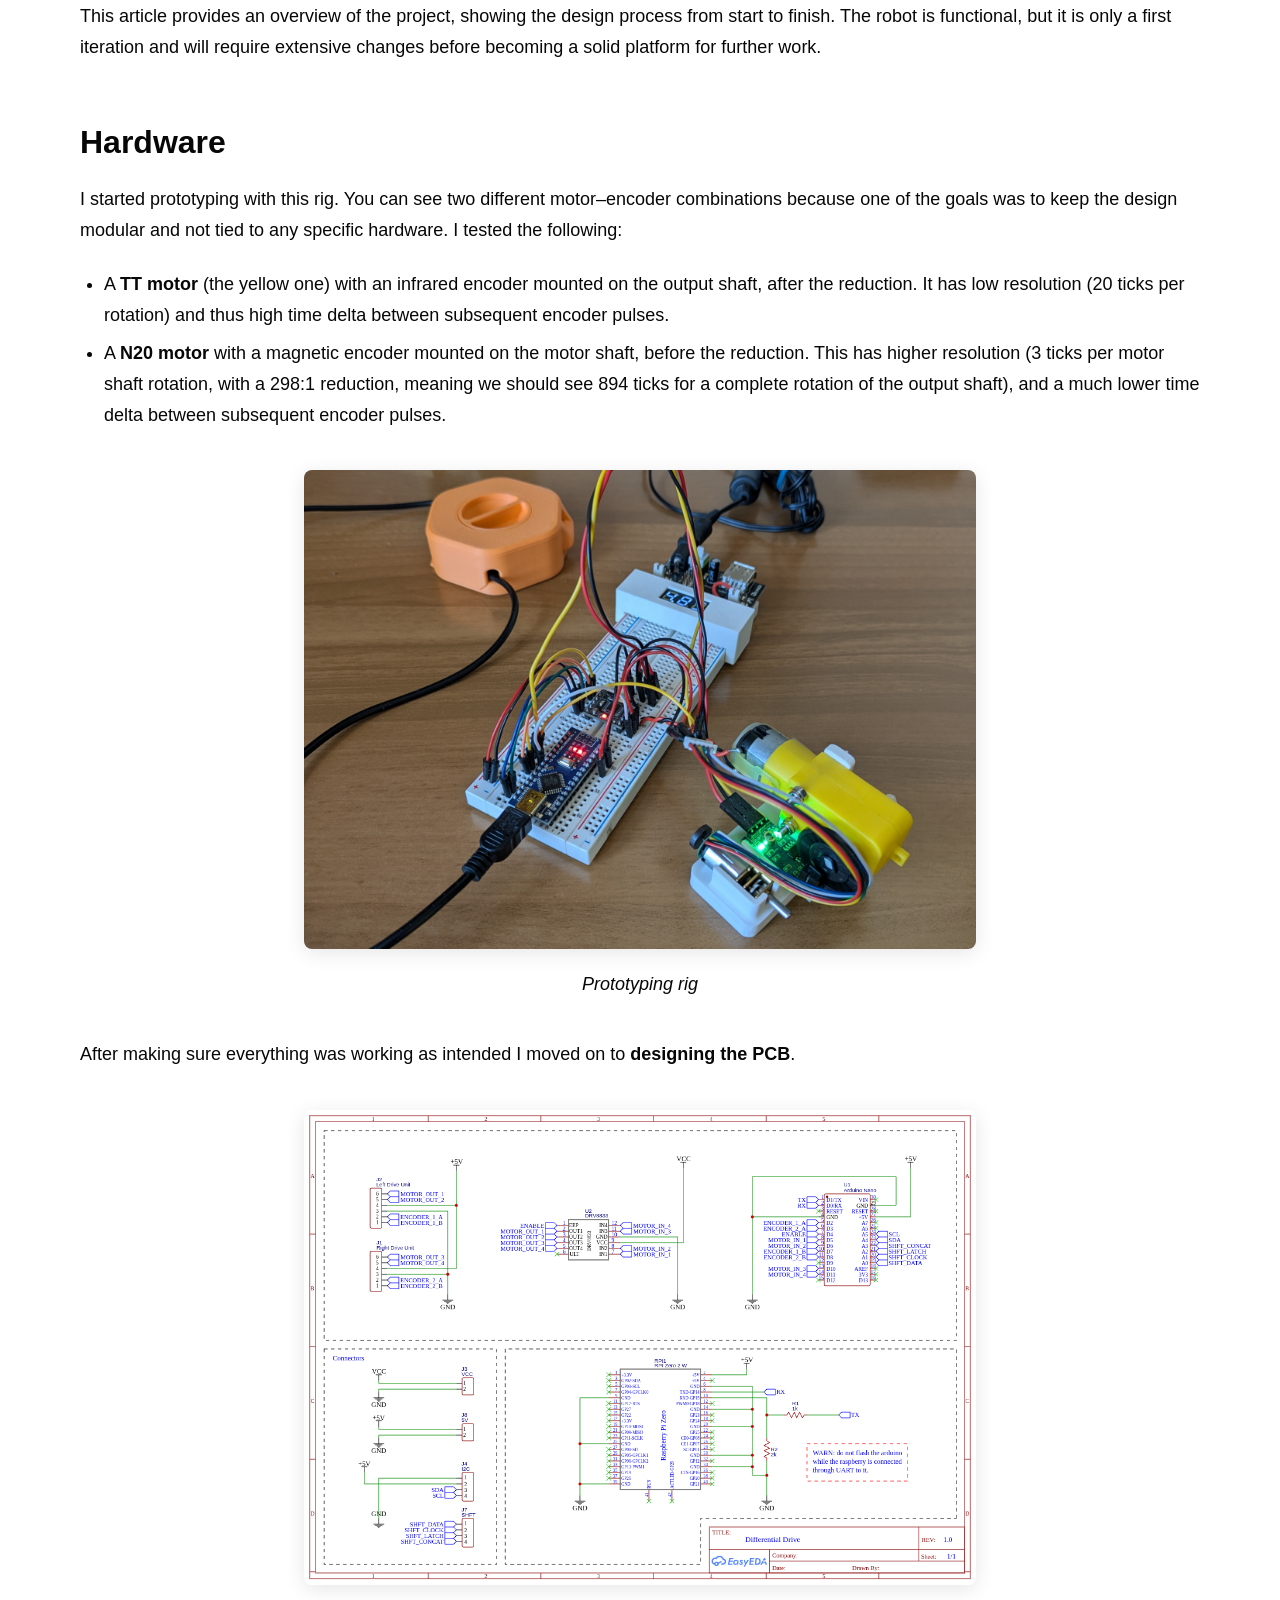
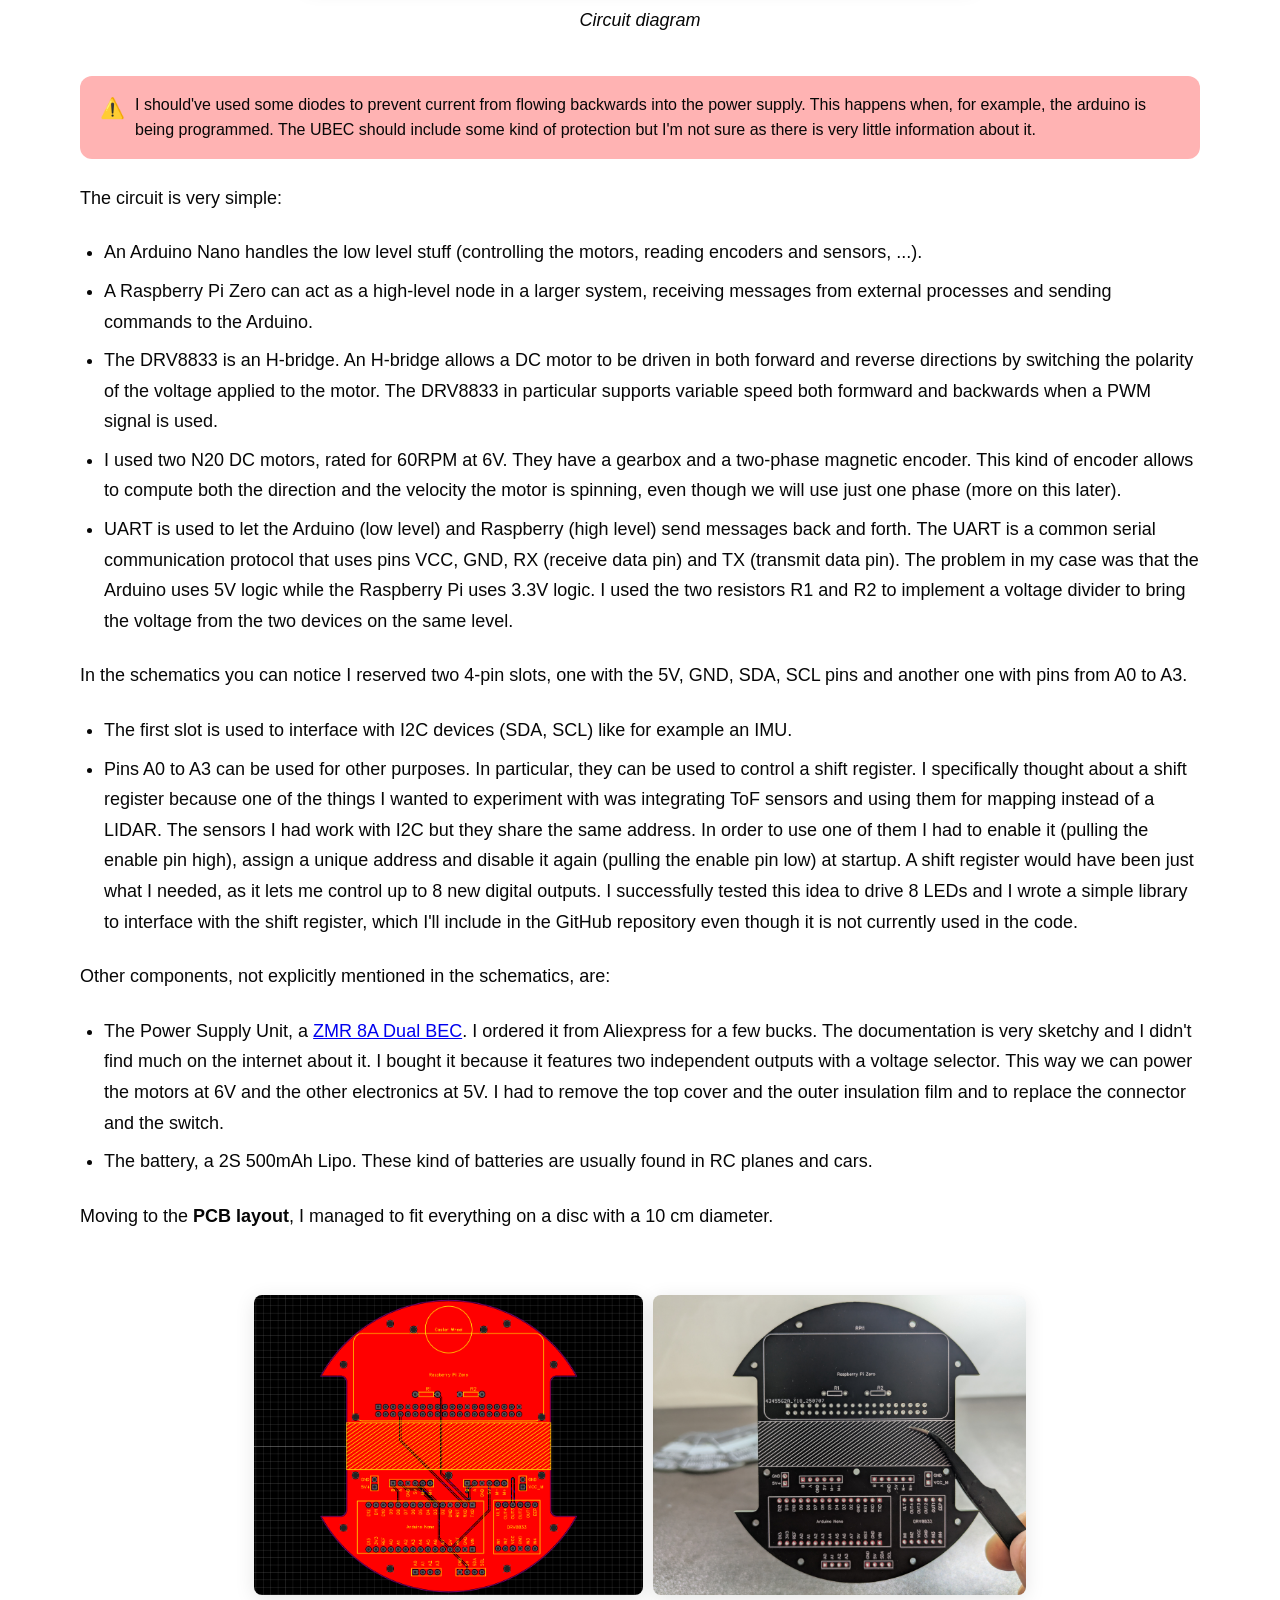
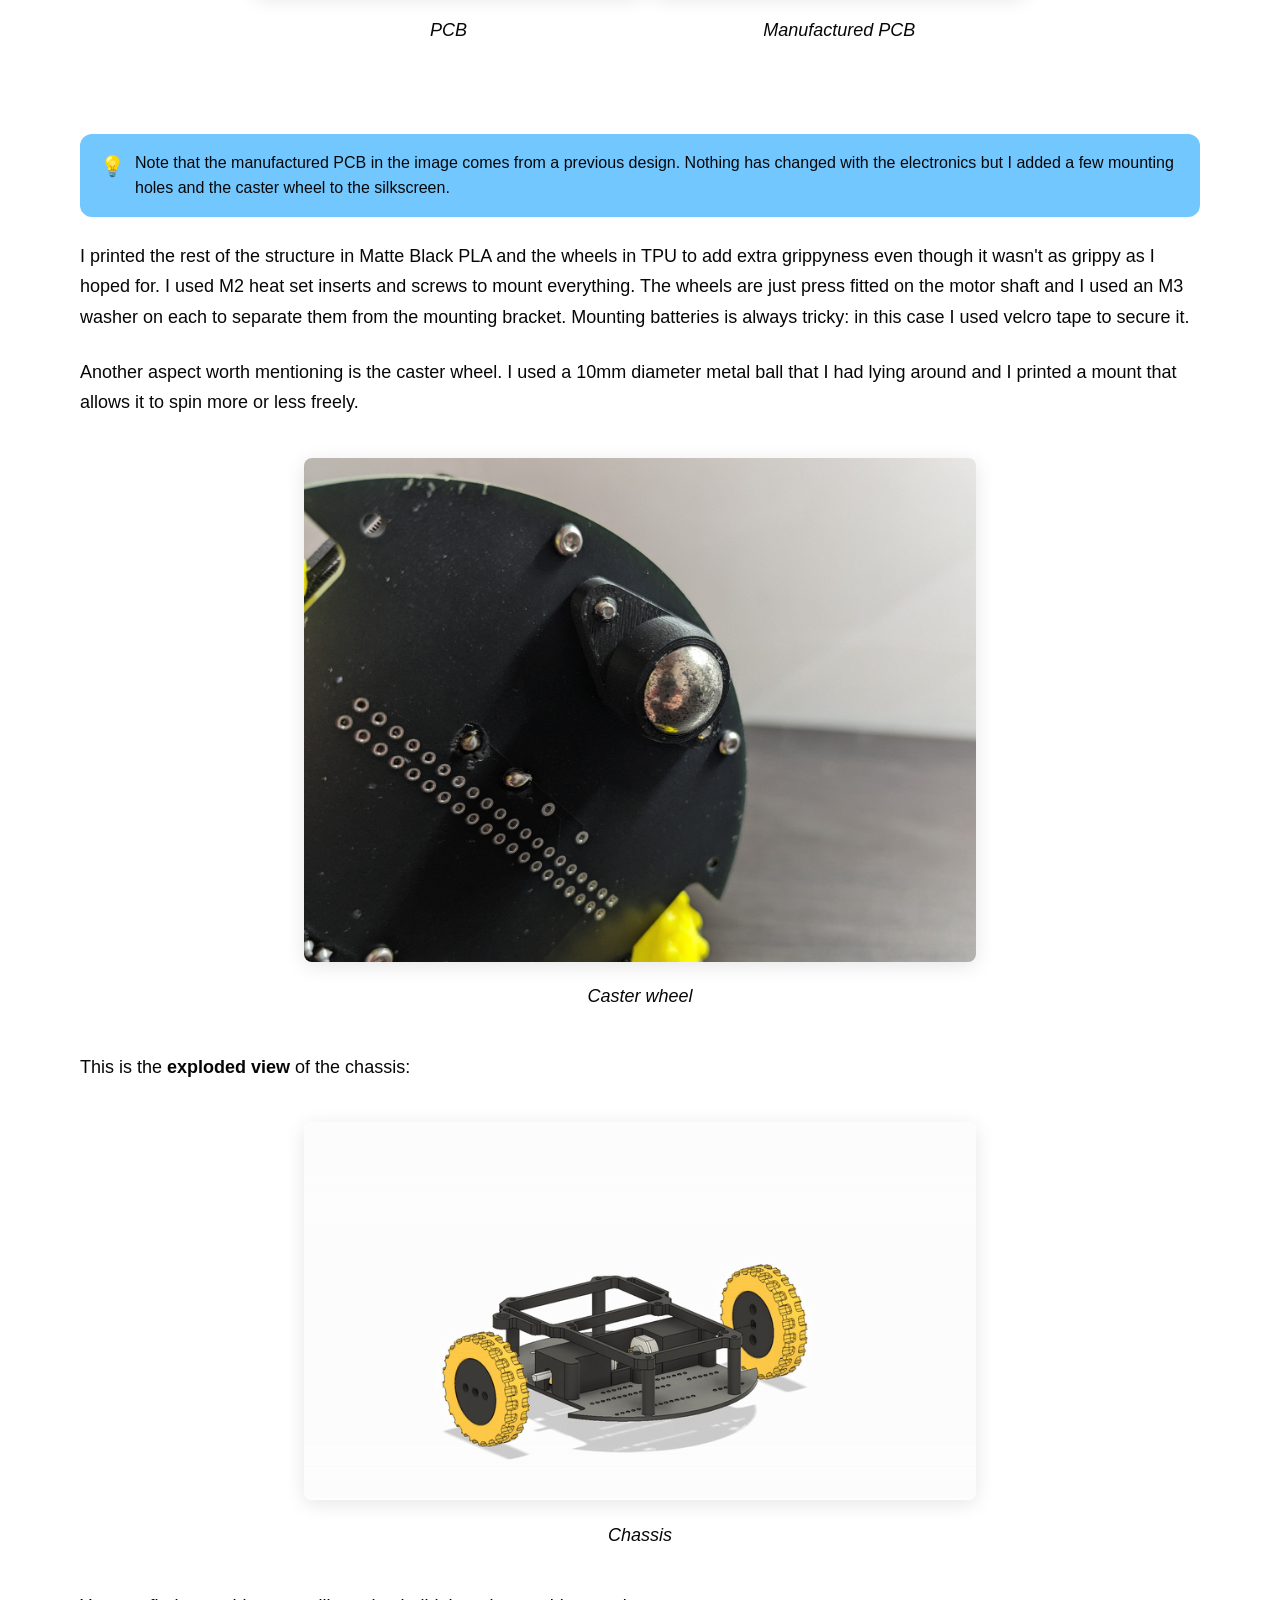
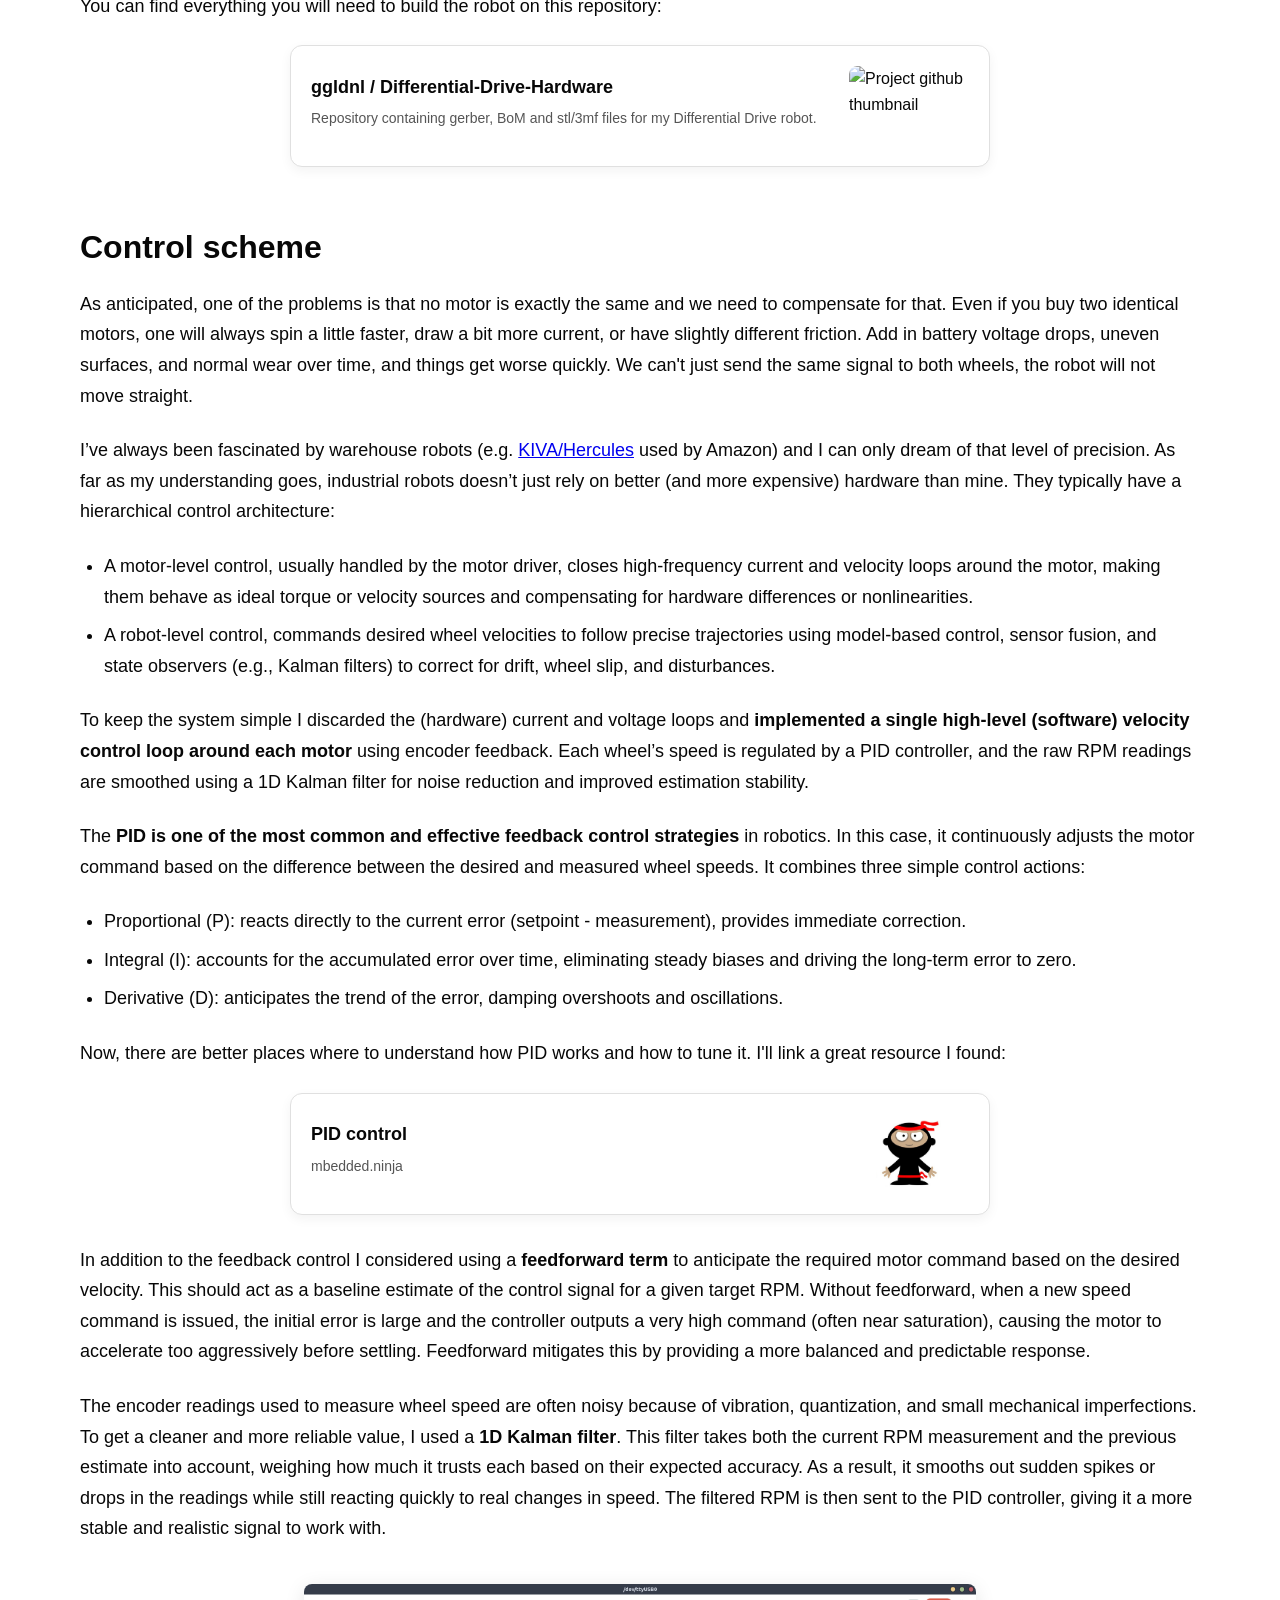
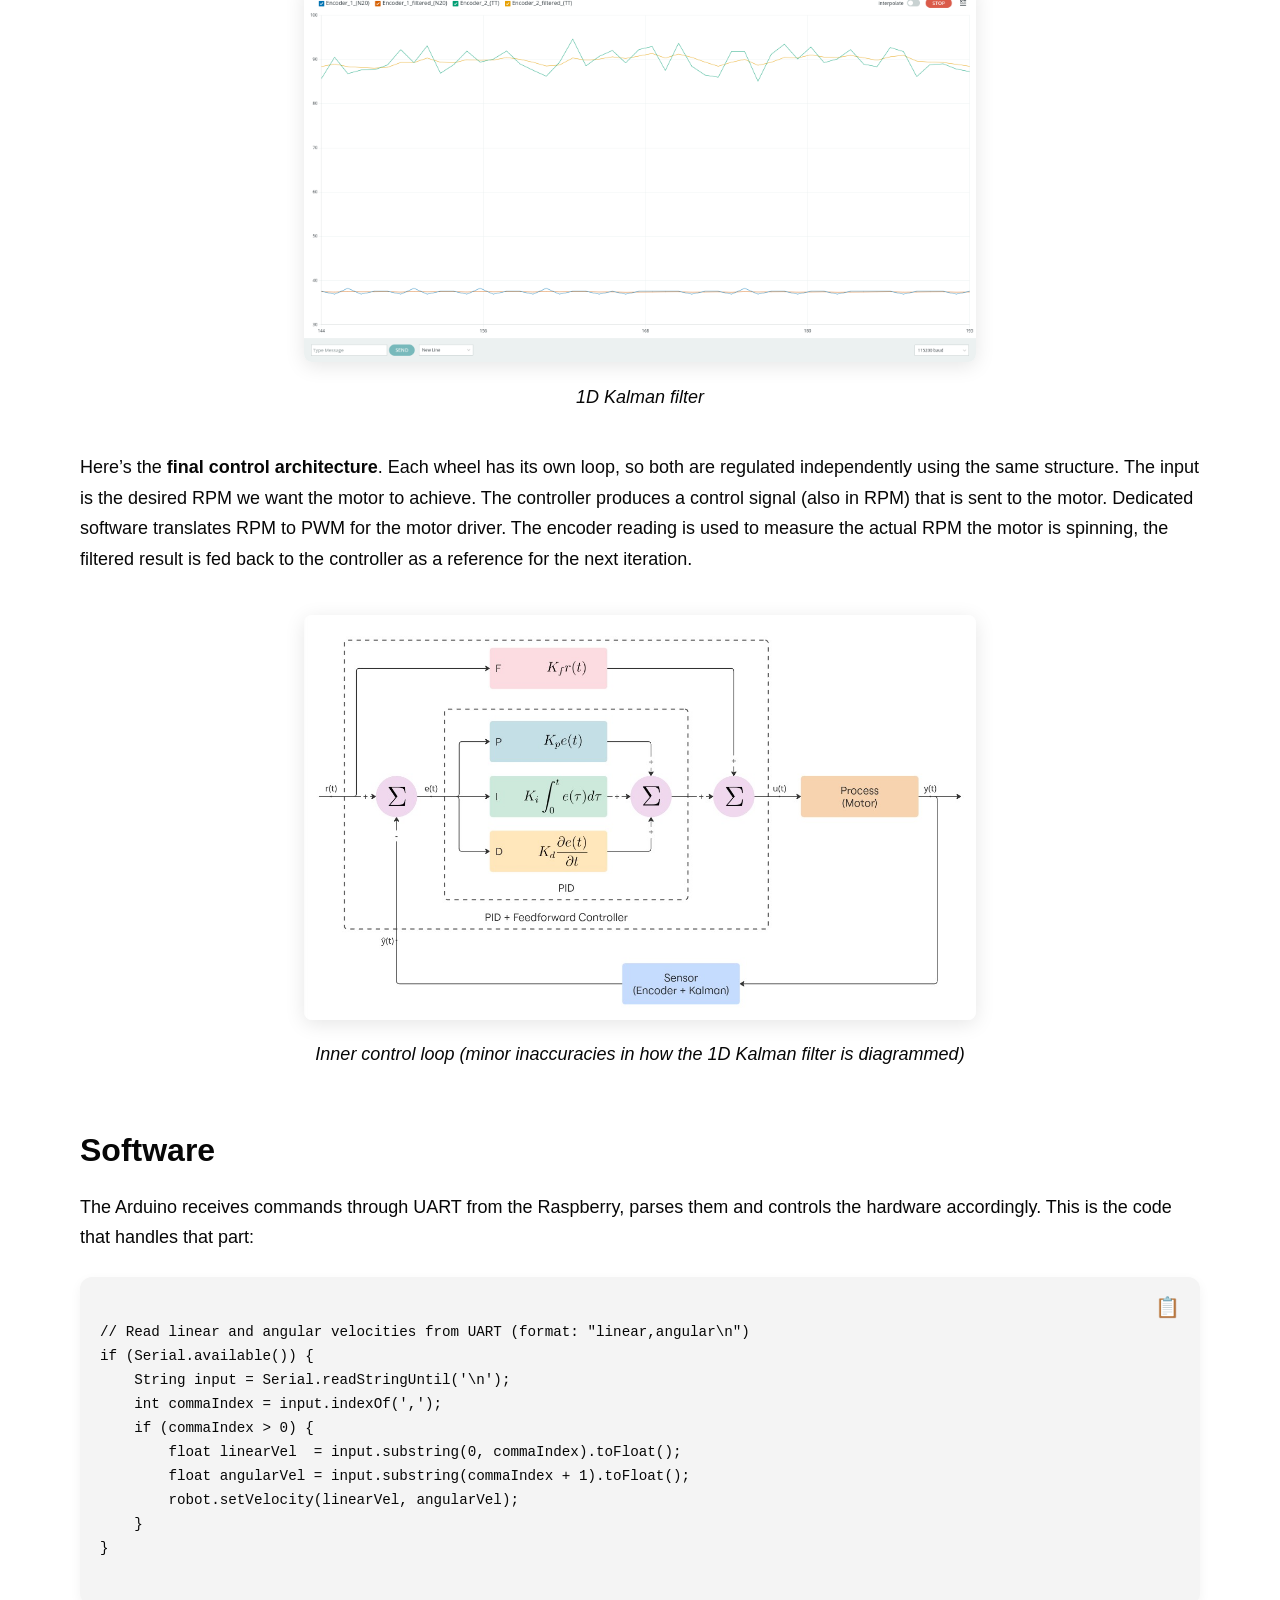
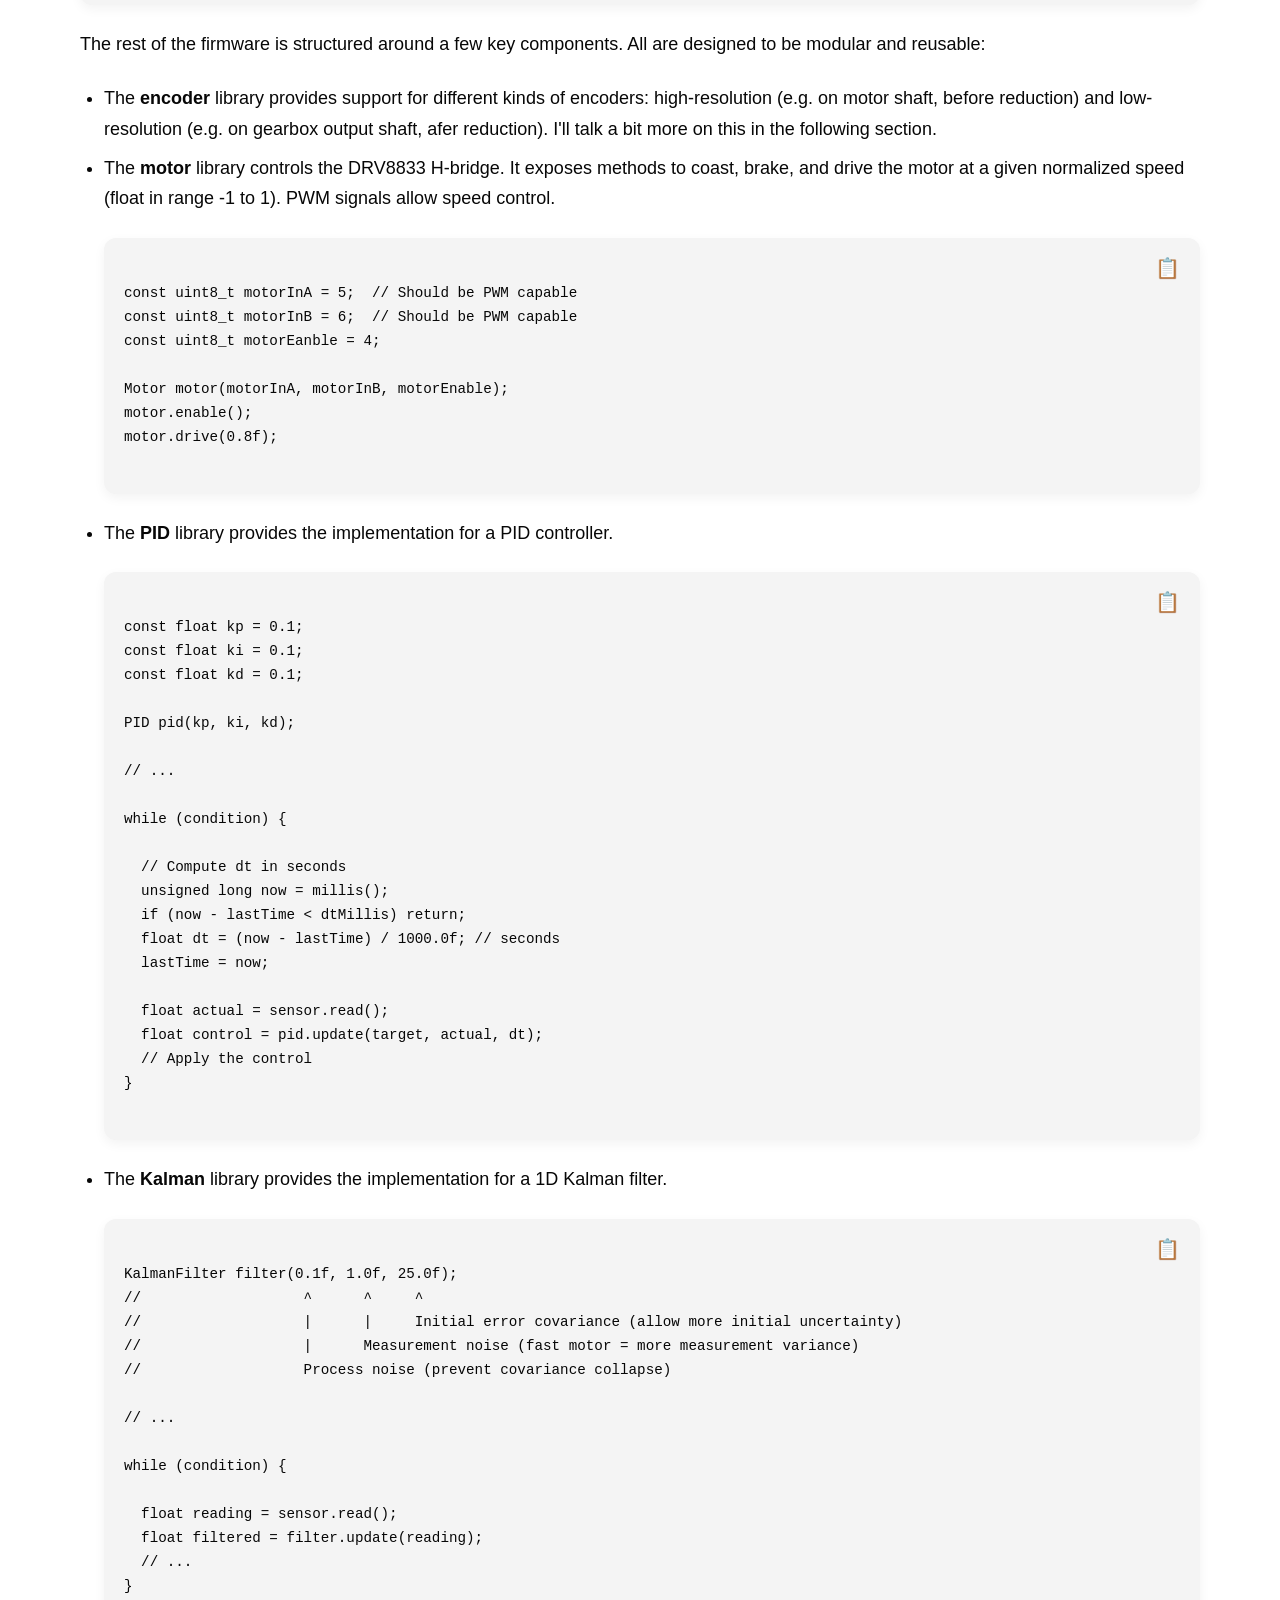
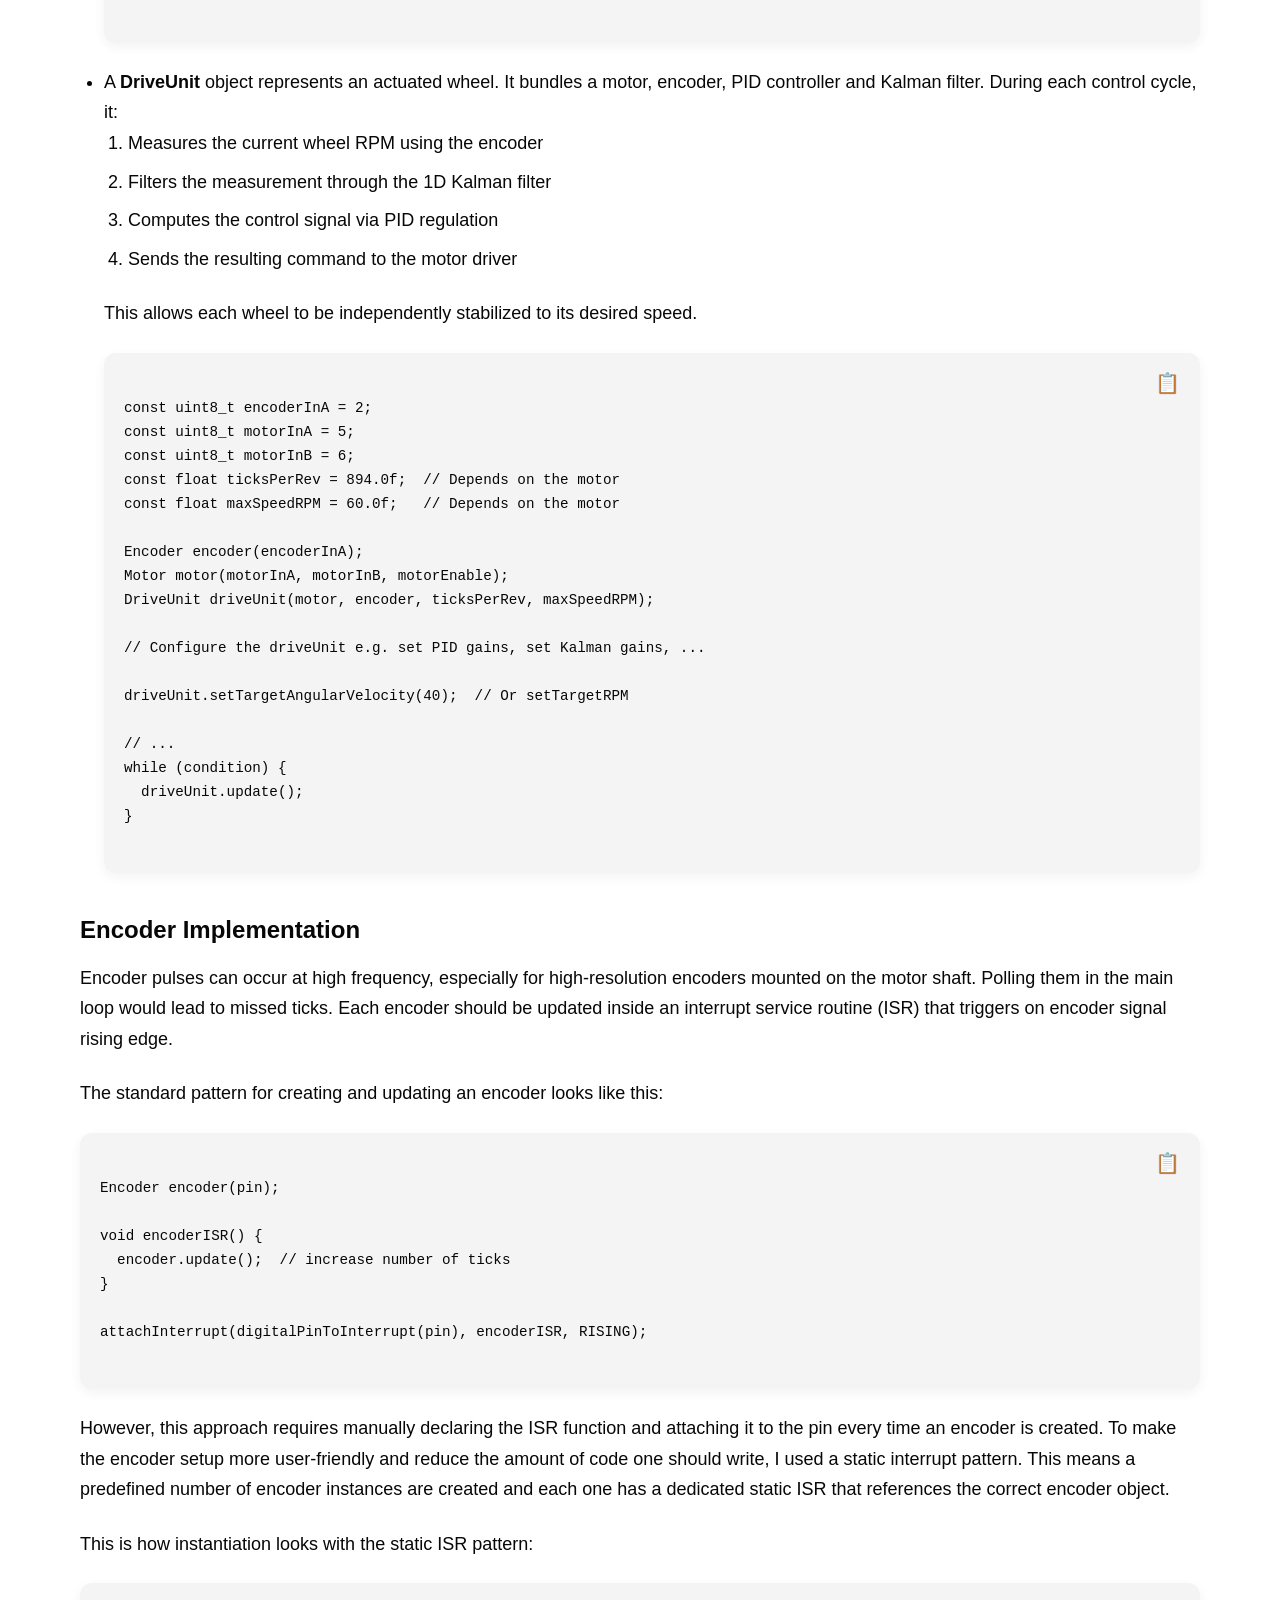
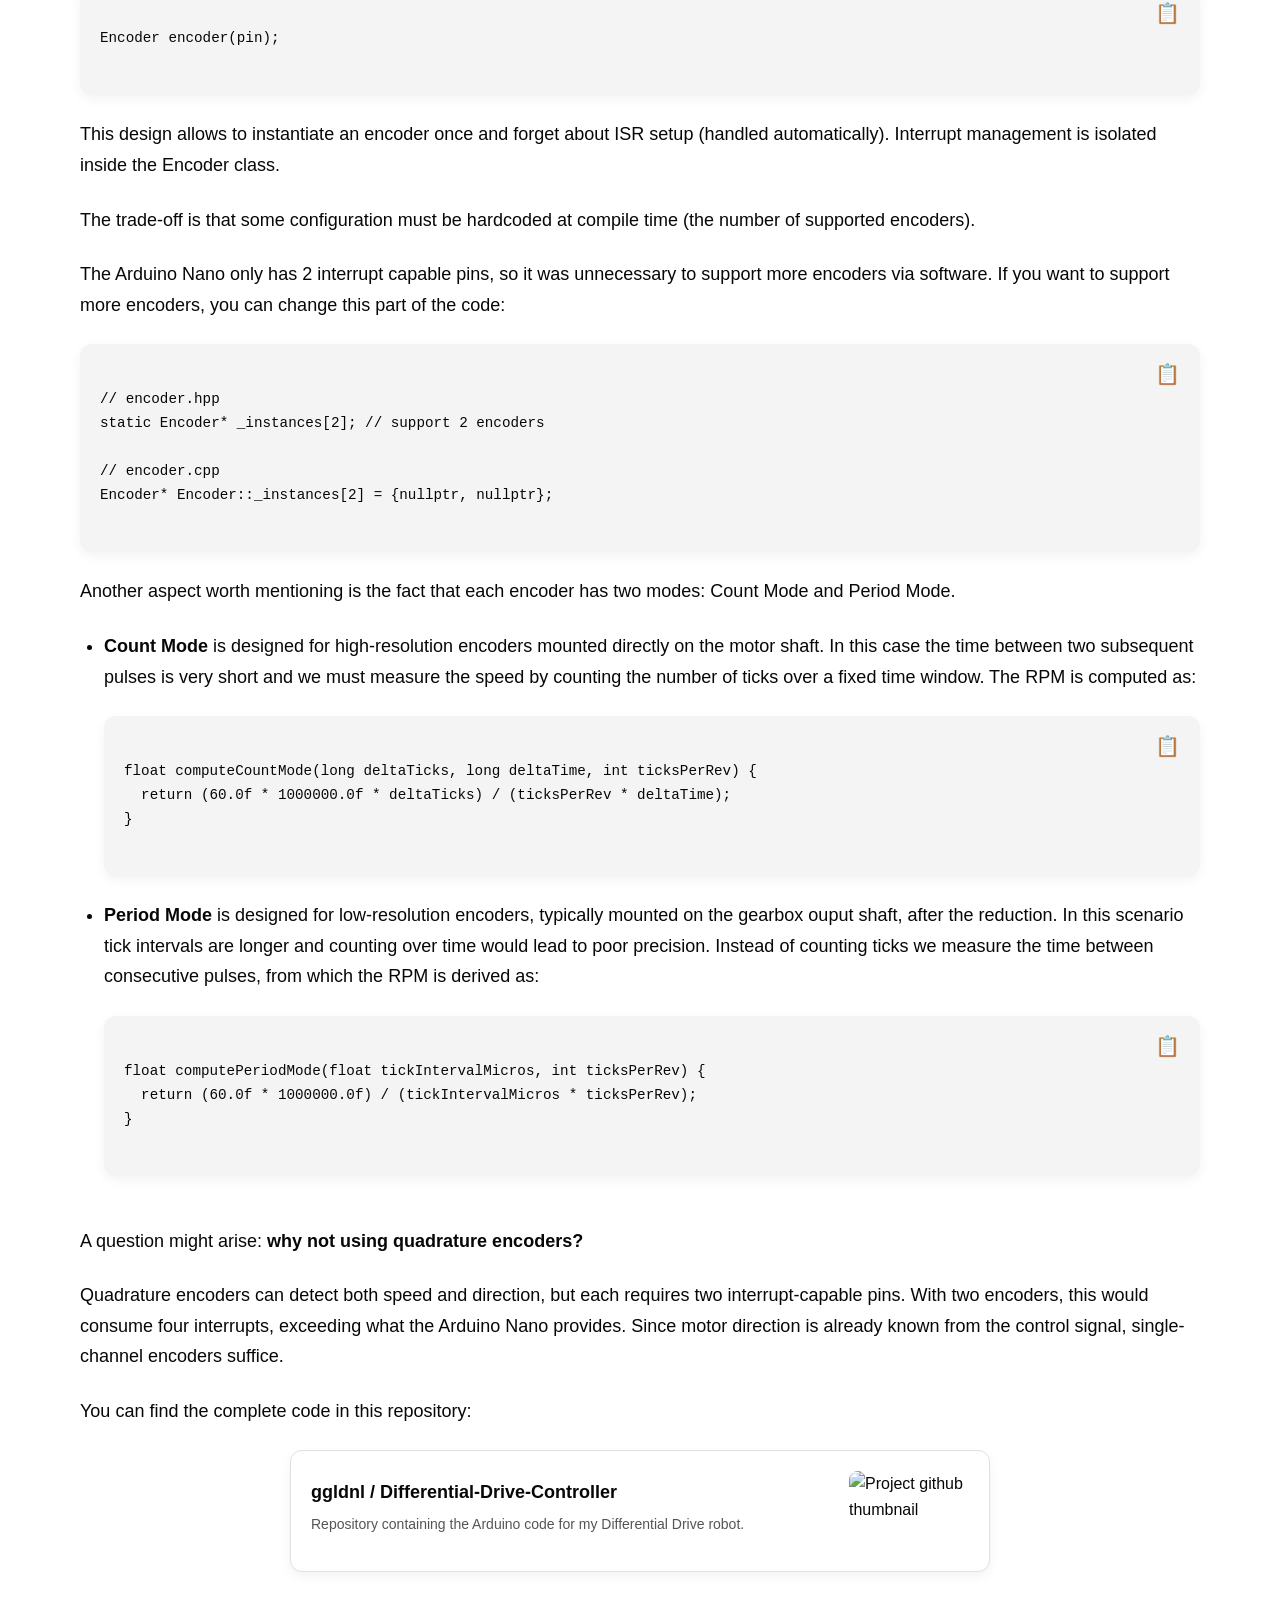
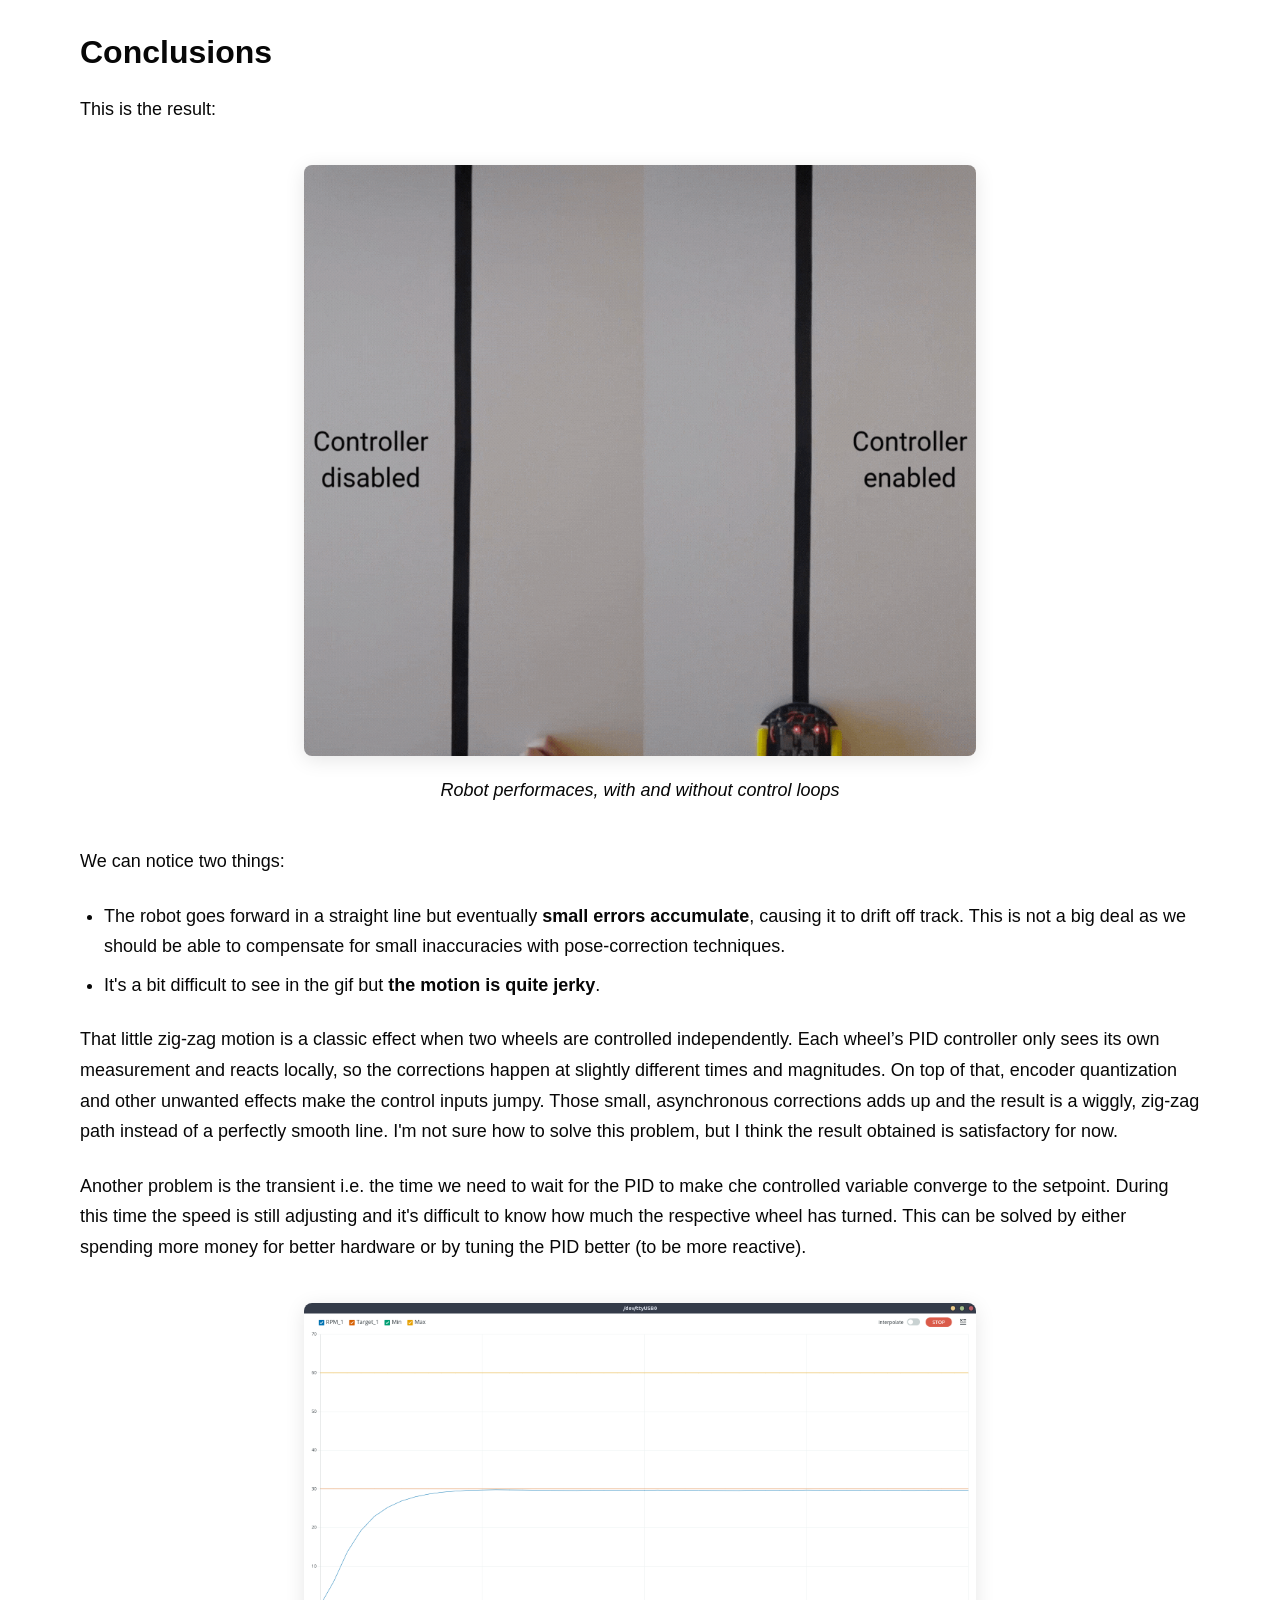
==== commit 90e90f41: "Other minor changes" ====
--- a/projects/differential_drive/index.html
+++ b/projects/differential_drive/index.html
@@ -54,6 +54,7 @@
         <div class="project-tags">
           <span class="tag">Mobile robotics</span>
           <span class="tag">Control systems</span>
+          <span class="tag">Custom PCB</span>
         </div>
       </header>
 
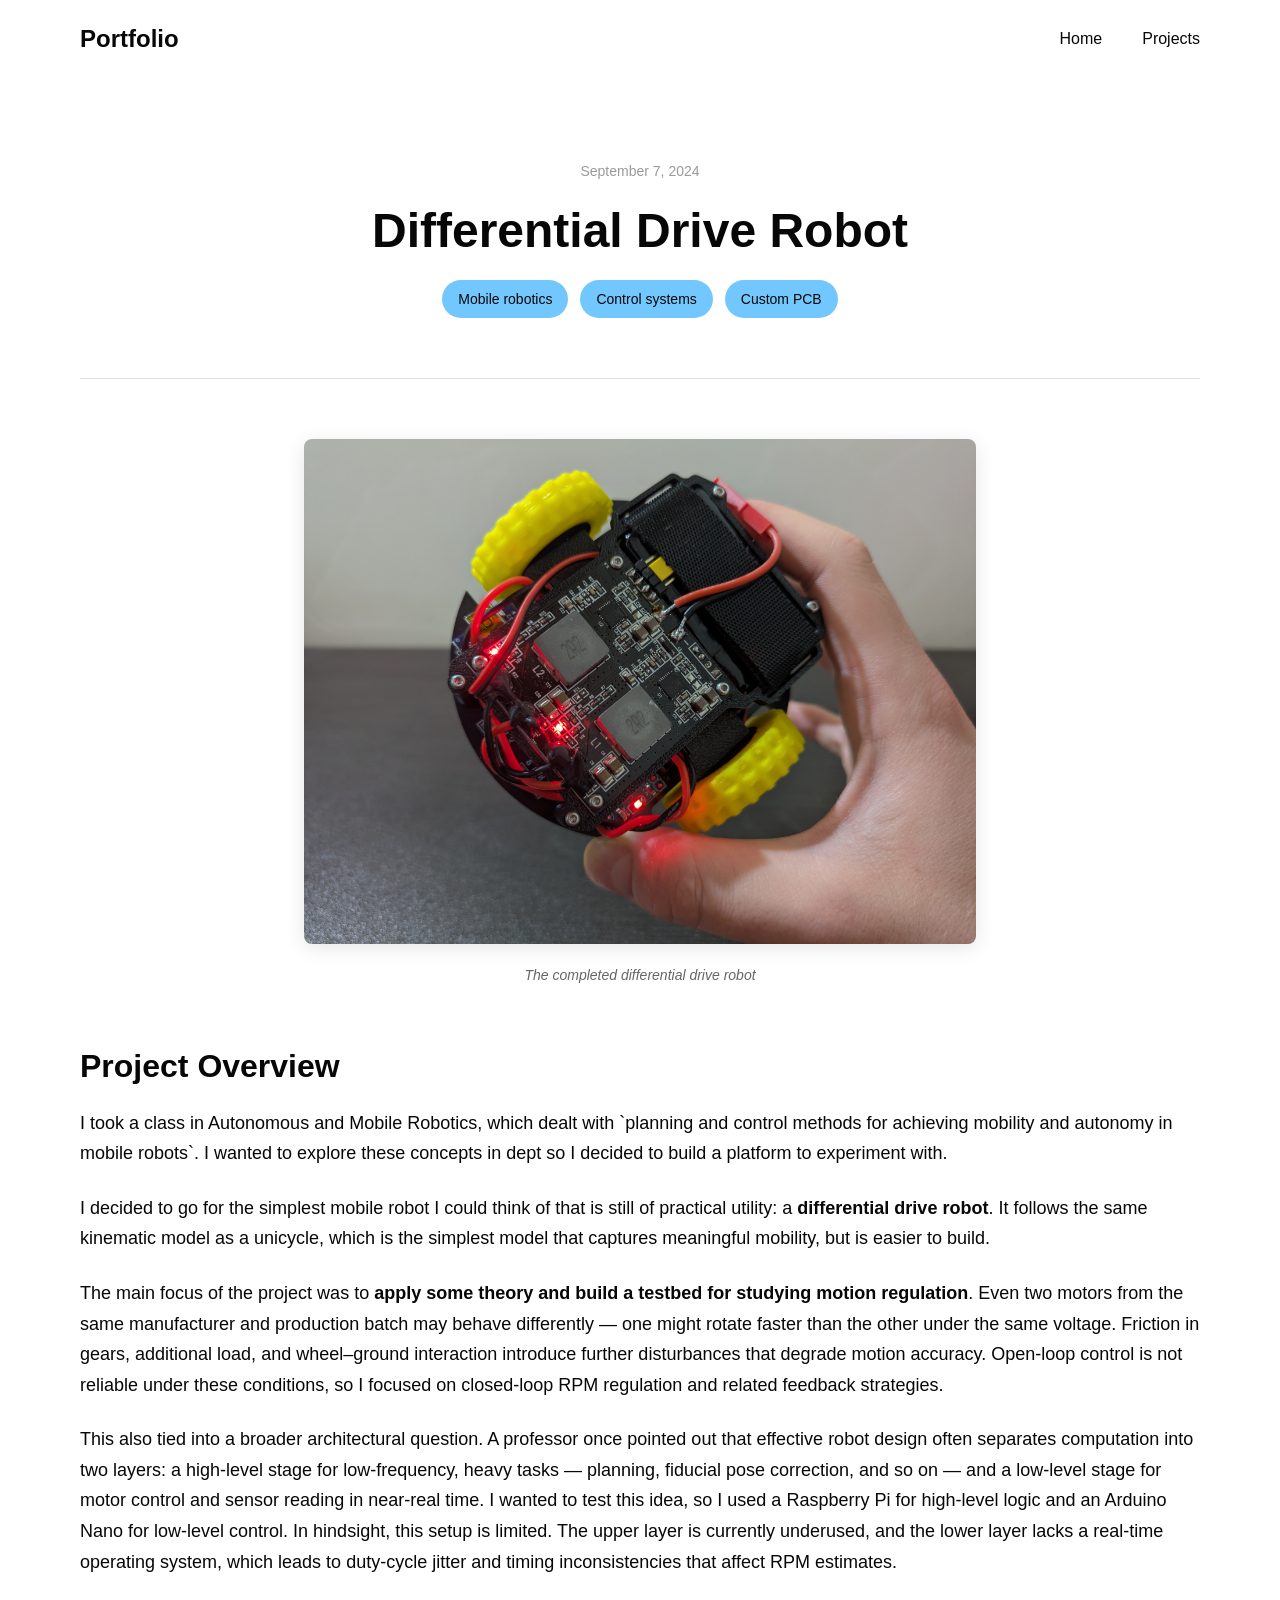
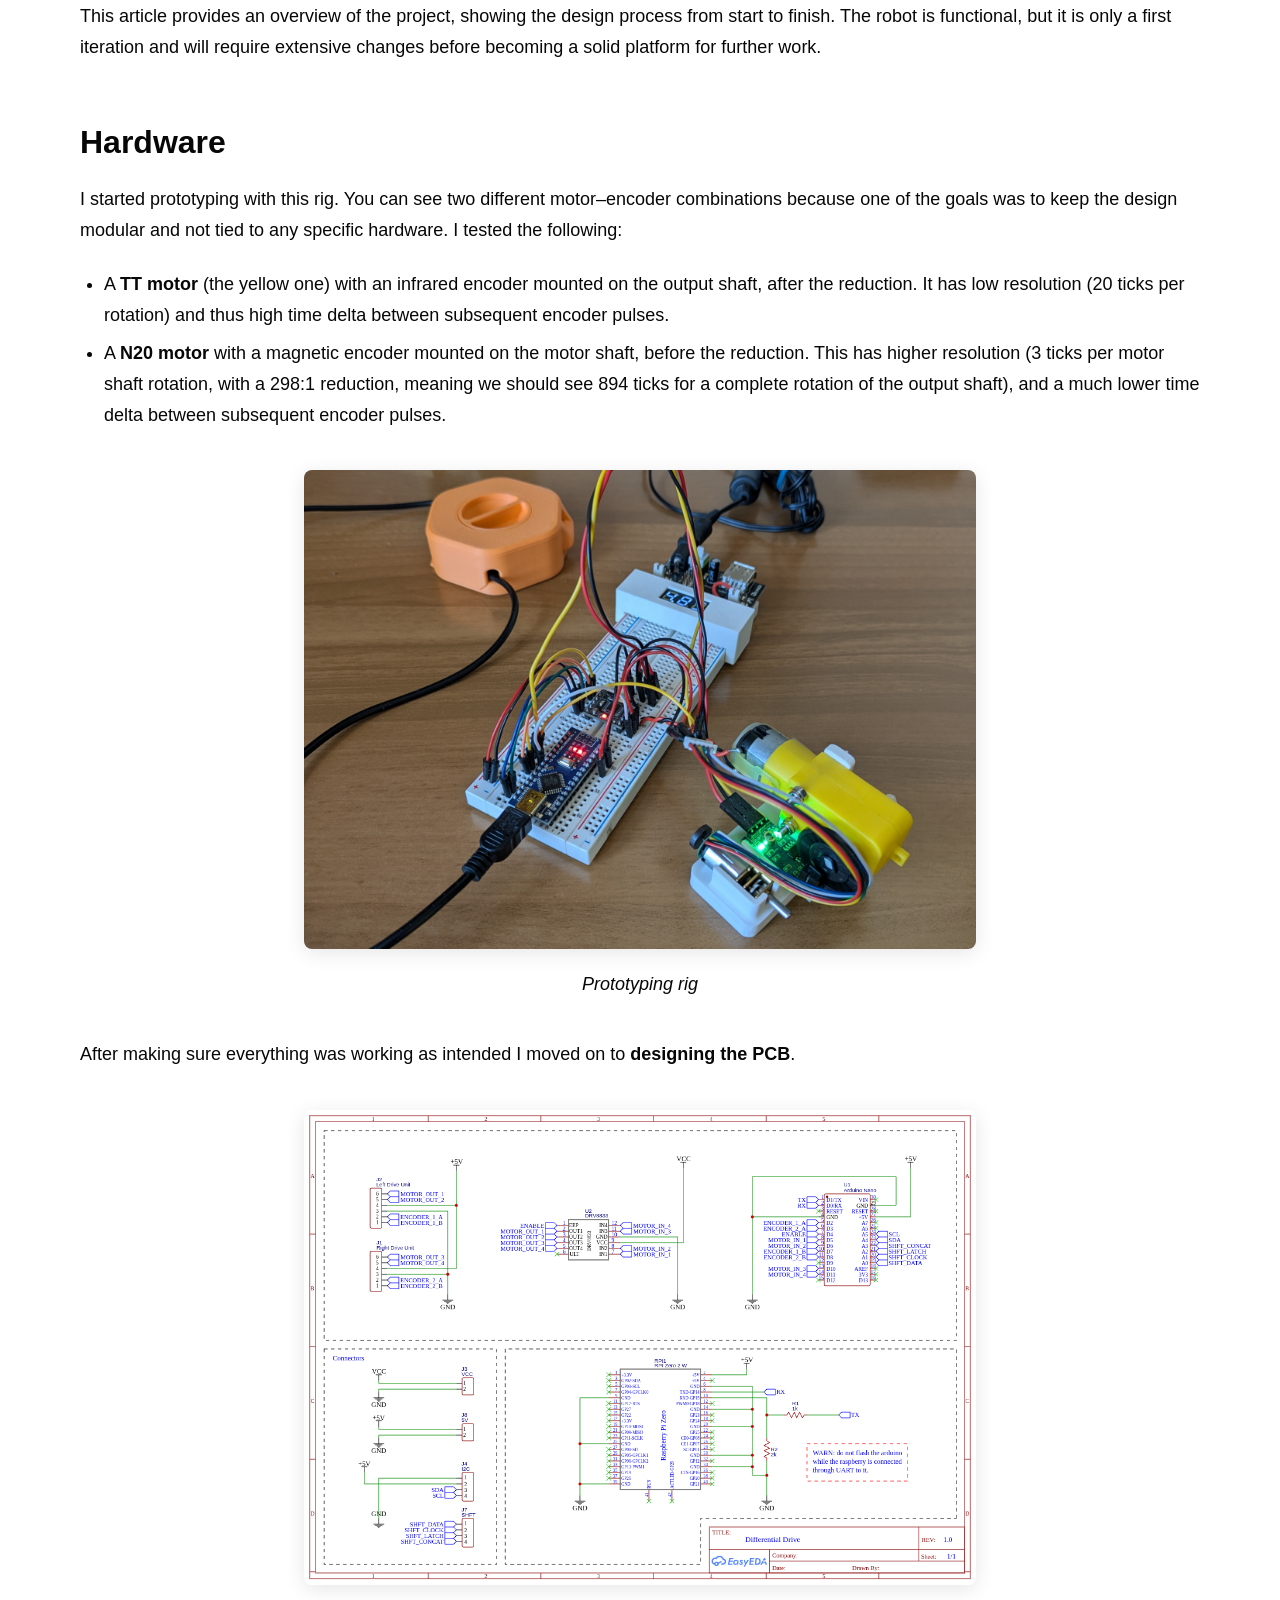
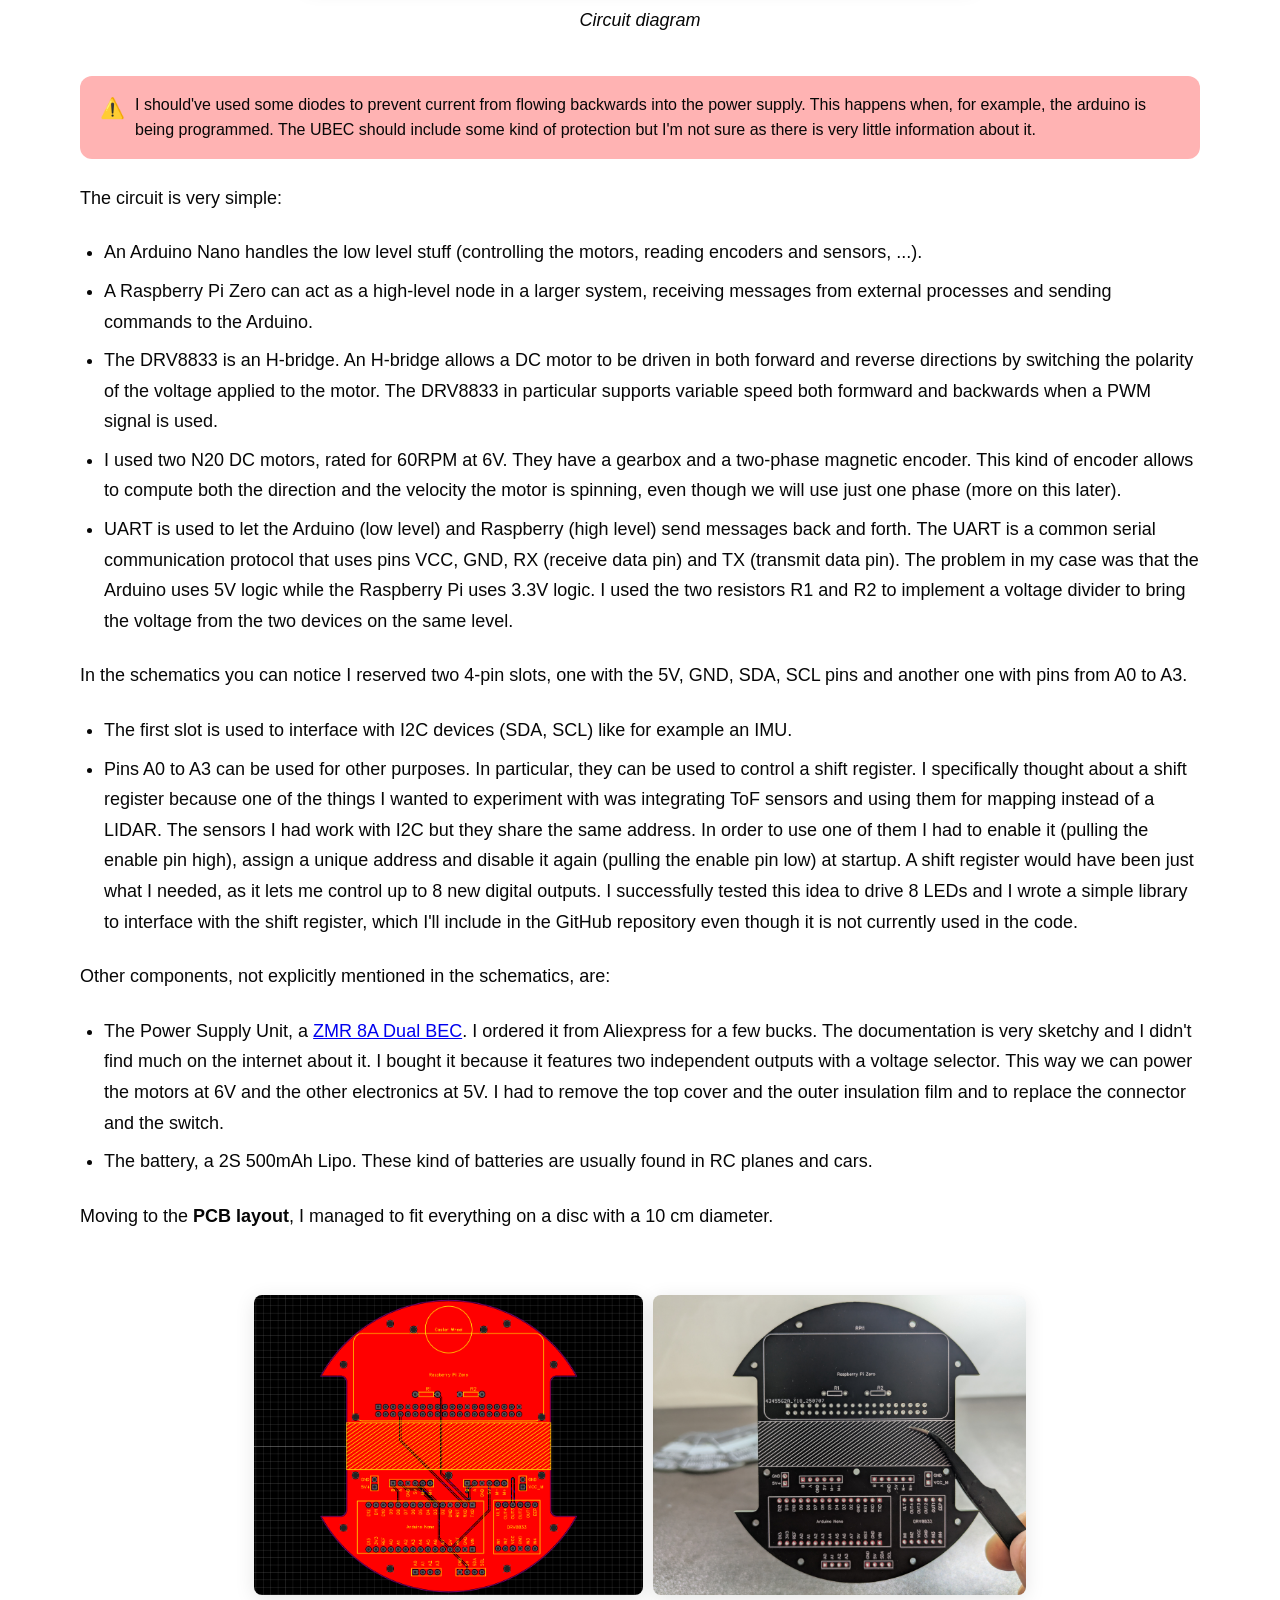
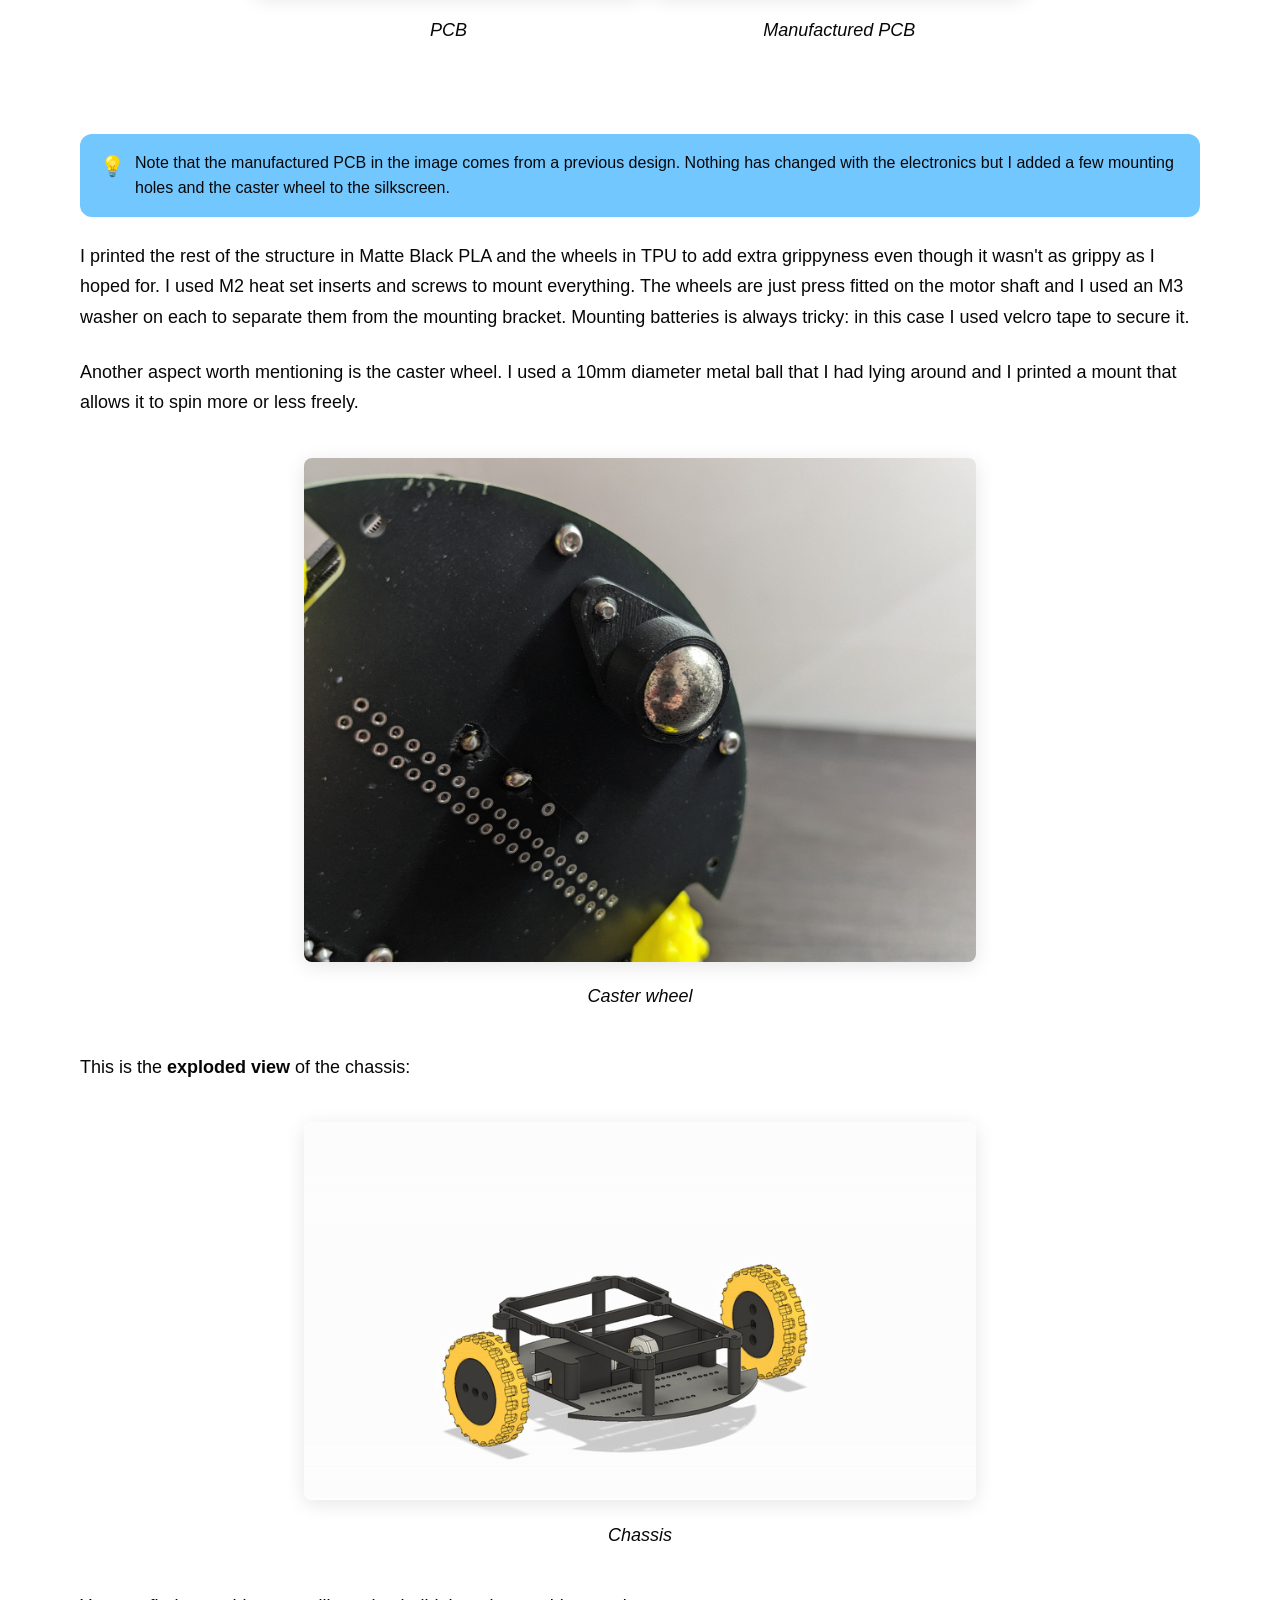
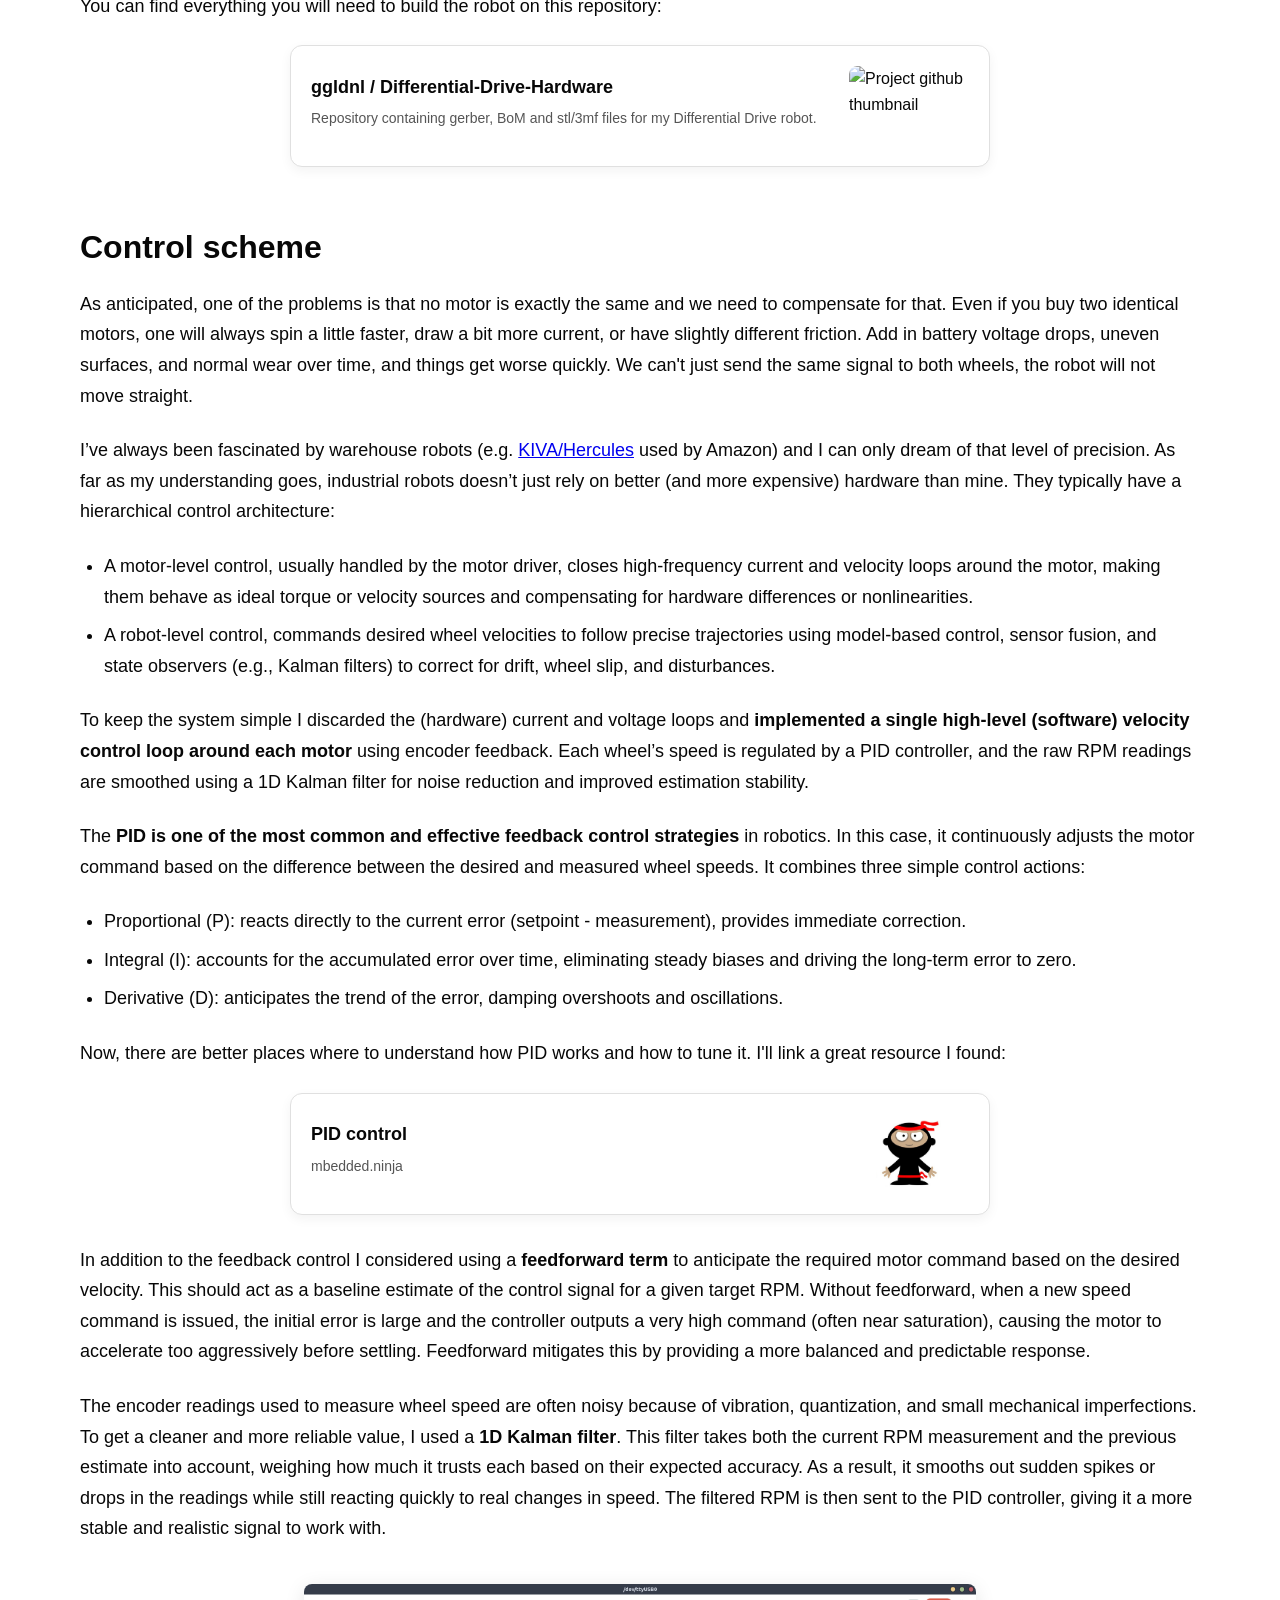
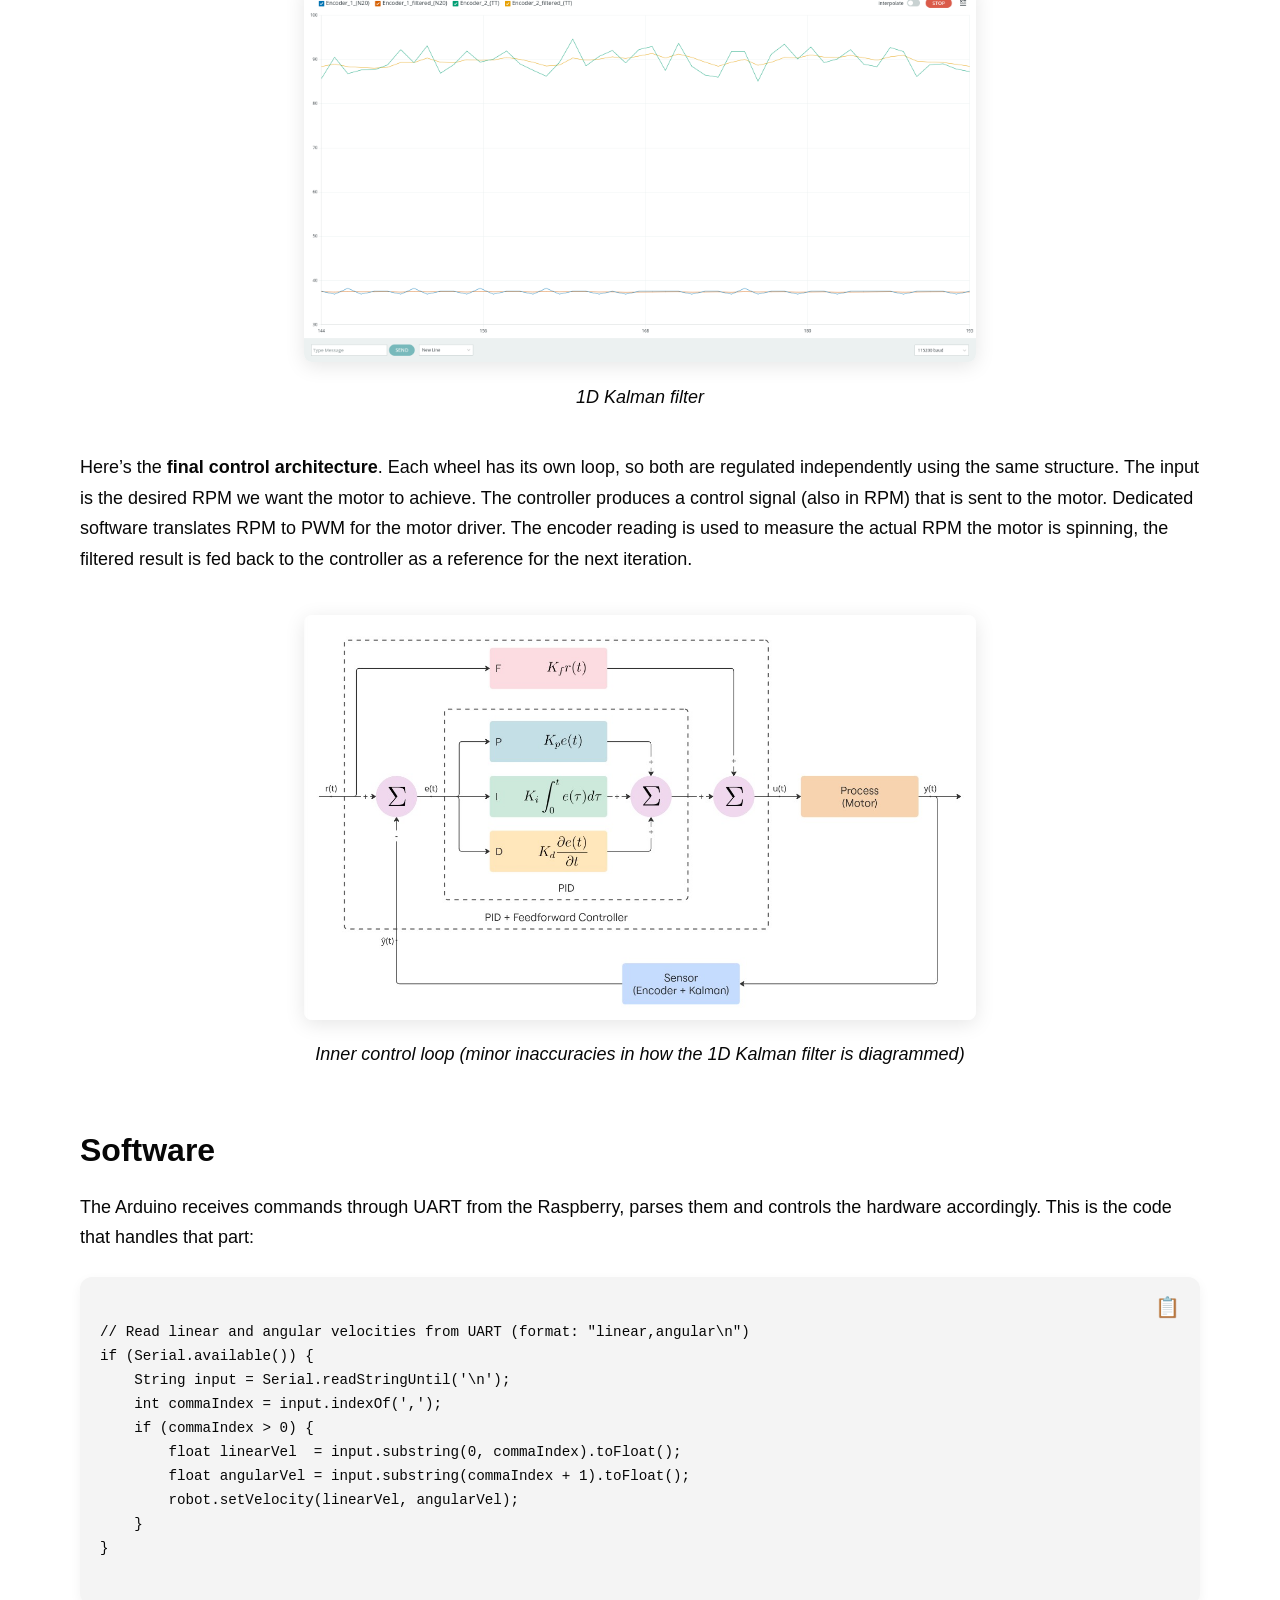
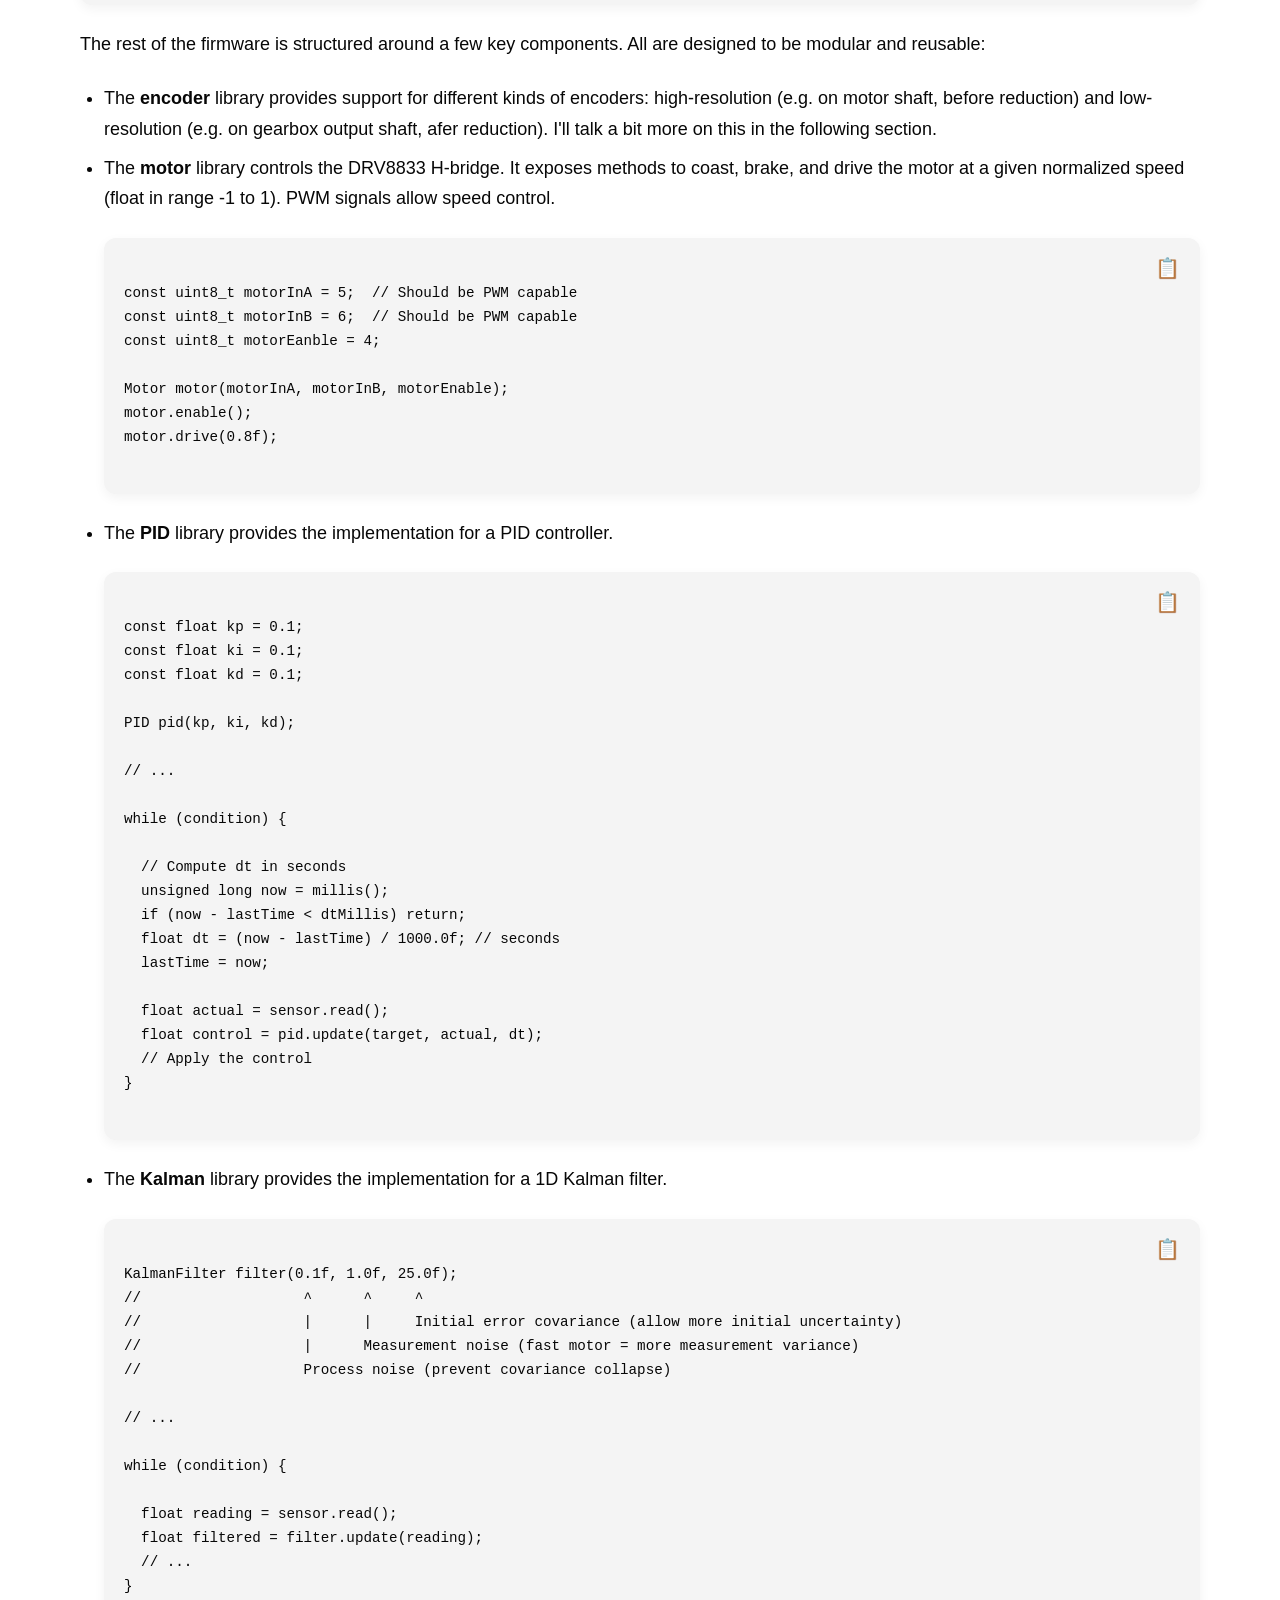
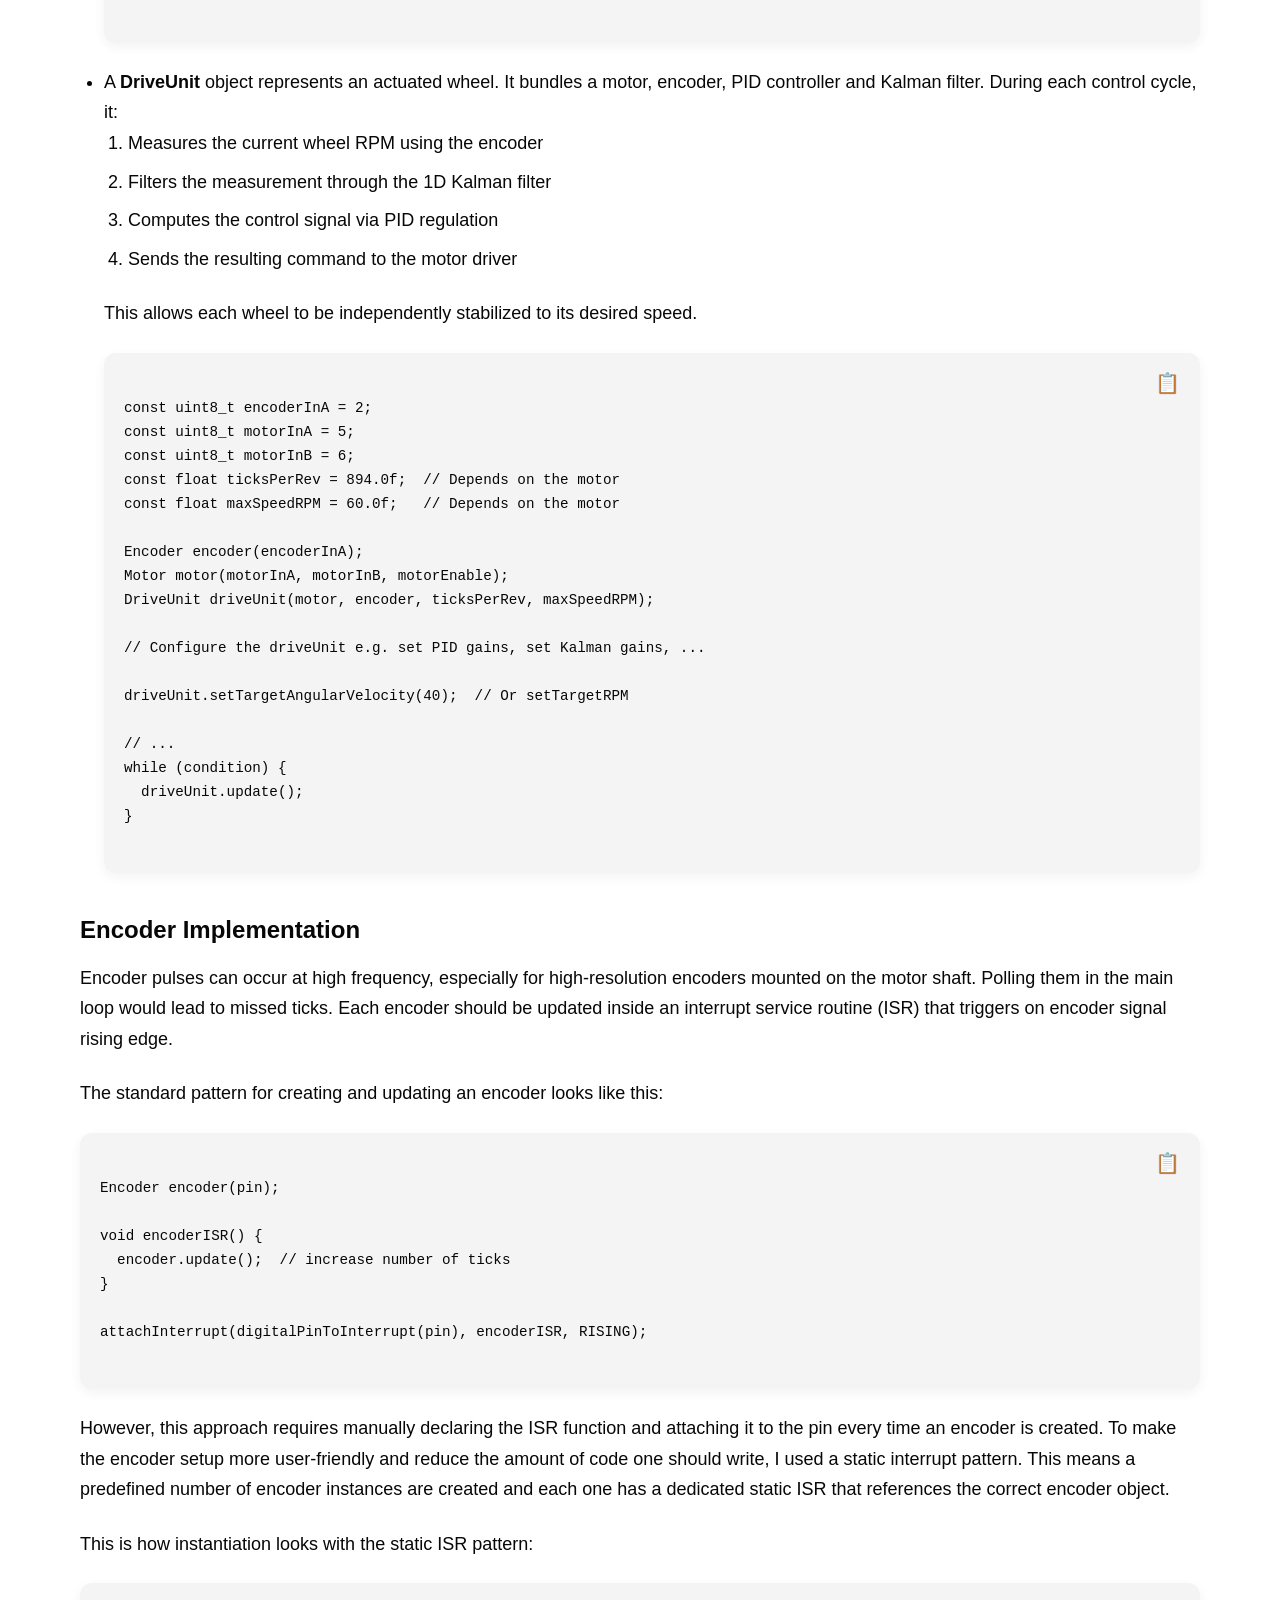
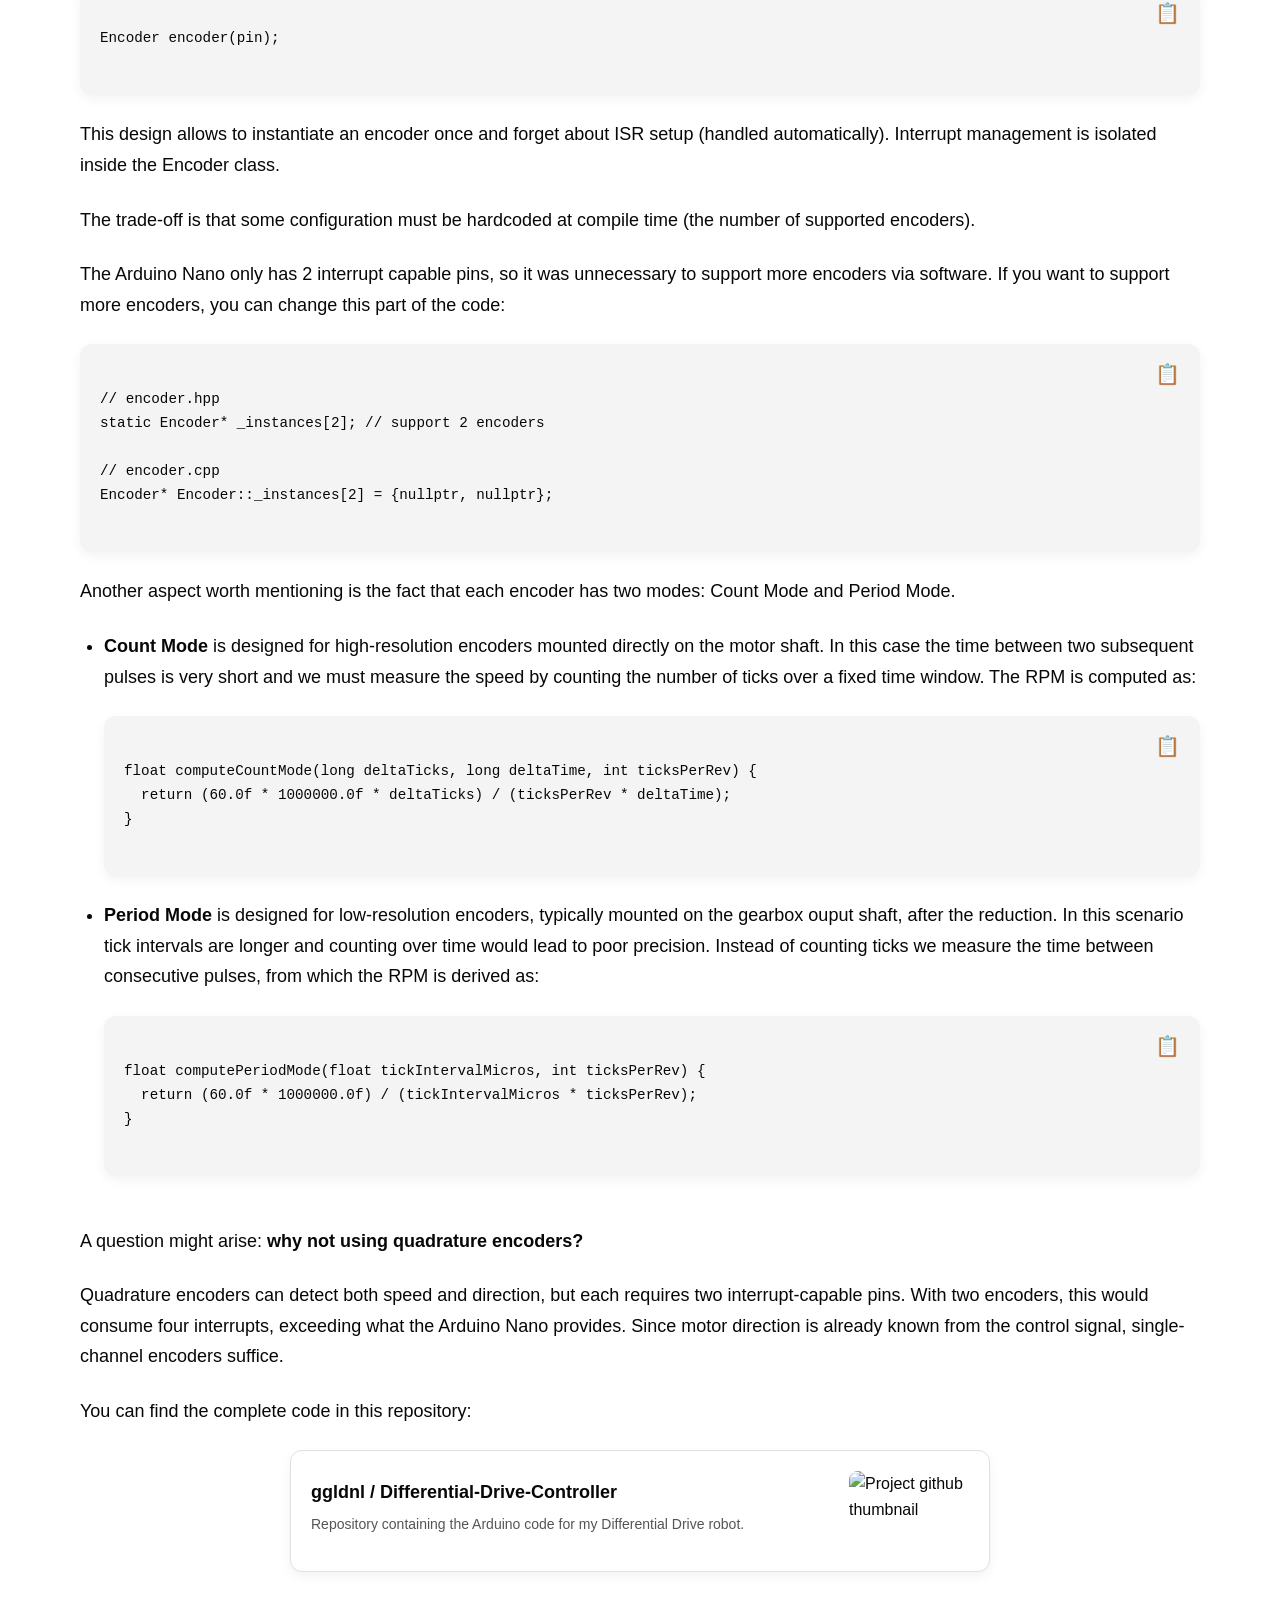
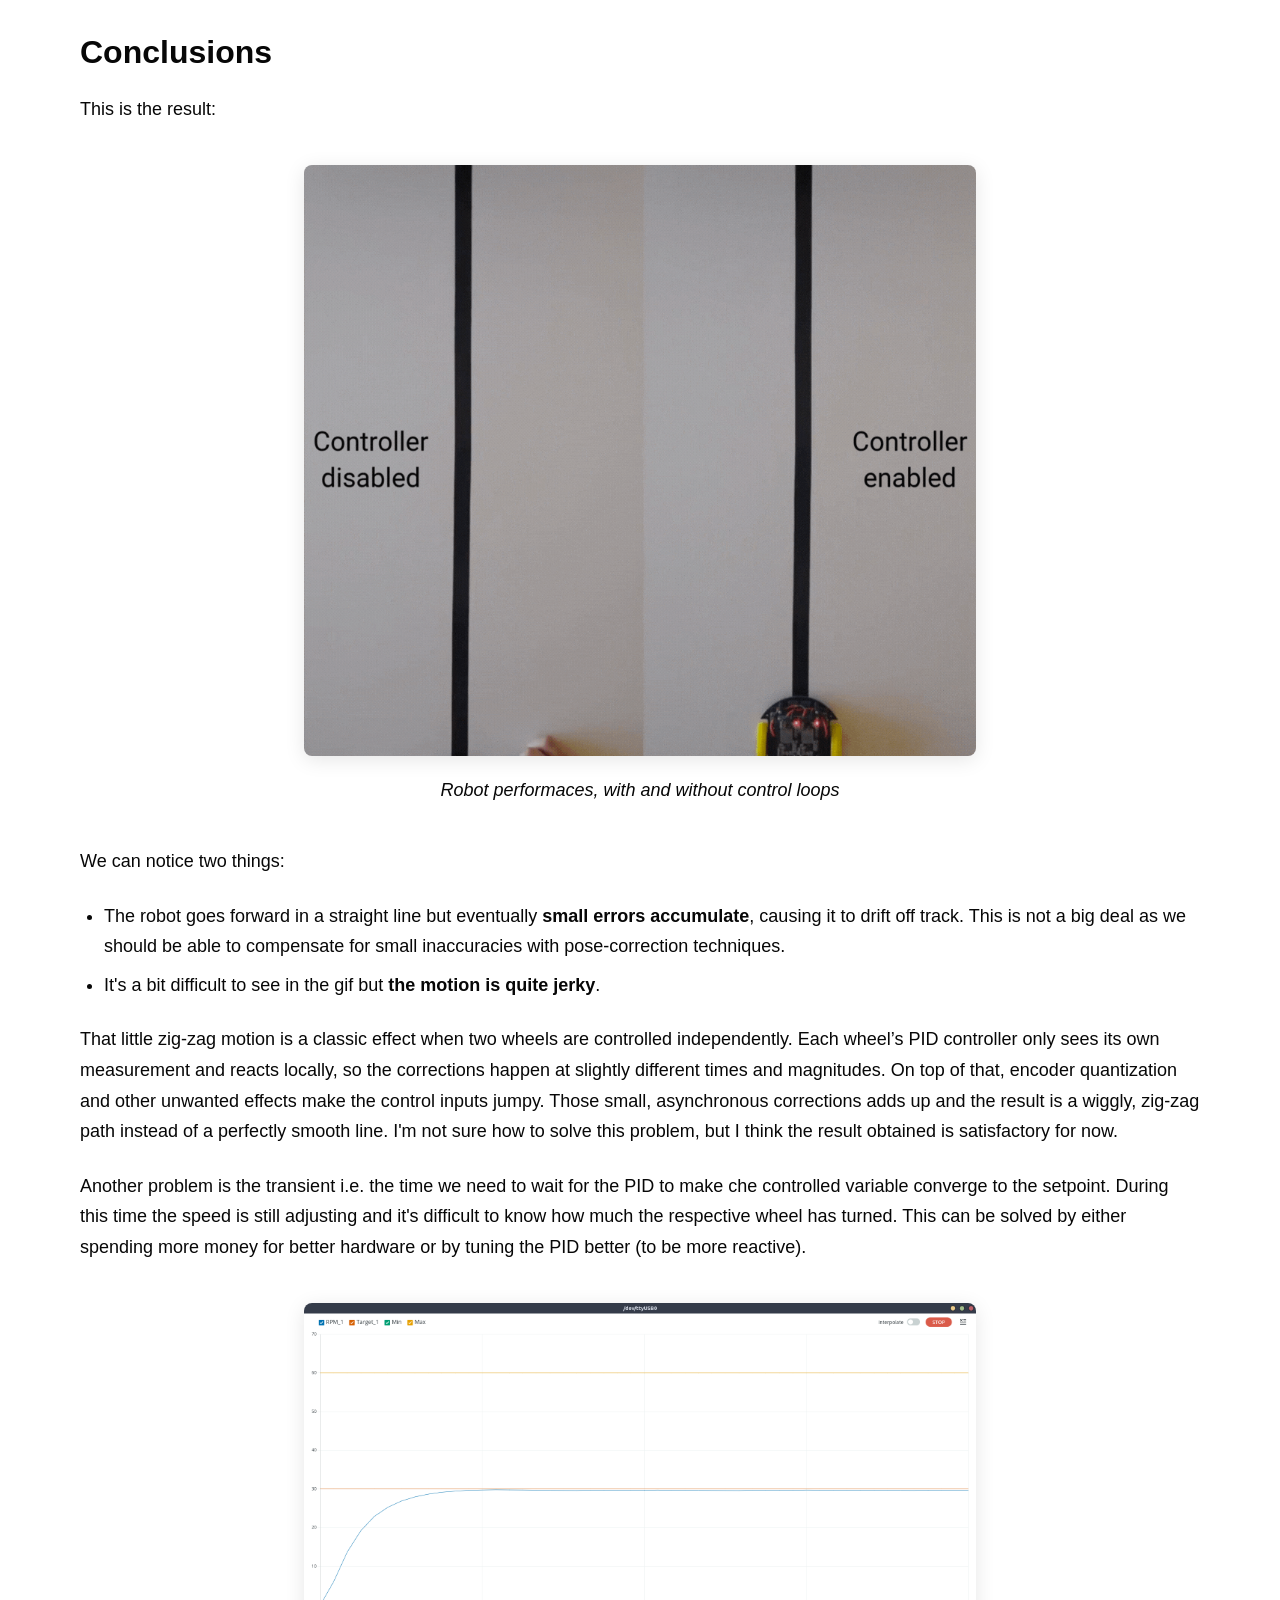
==== commit ceb5e538: "Updated ... a lot" ====
--- a/projects/differential_drive/index.html
+++ b/projects/differential_drive/index.html
@@ -24,7 +24,6 @@
       <ul class="nav-links">
         <li><a href="../../index.html">Home</a></li>
         <li><a href="../../projects.html">Projects</a></li>
-        <li><a href="../../contact.html">Contact</a></li>
       </ul>
     </div>
   </nav>
@@ -79,7 +78,8 @@
 
         <p>
           I decided to go for the simplest mobile robot I could think of that is still of practical utility: a
-          <strong>differential drive robot</strong>. It follows the same kinematic model as a unicycle, which is the simplest model
+          <strong>differential drive robot</strong>. It follows the same kinematic model as a unicycle, which is the
+          simplest model
           that captures meaningful mobility, but is easier to build.
           <!--but it doesn't need additional control to stay upright, having a 
           three-point contact with the ground. -->
@@ -120,44 +120,51 @@
         -->
 
         <p>
-          The main focus of the project was to <strong>apply some theory and build a testbed for studying motion regulation</strong>.
+          The main focus of the project was to <strong>apply some theory and build a testbed for studying motion
+            regulation</strong>.
           Even two motors from the same manufacturer and production batch may behave differently — one might rotate
           faster than the other under the same voltage. Friction in gears, additional load, and wheel–ground interaction
-          introduce further disturbances that degrade motion accuracy. Open-loop control is not reliable under these conditions, 
+          introduce further disturbances that degrade motion accuracy. Open-loop control is not reliable under these
+          conditions,
           so I focused on closed-loop RPM regulation and related feedback strategies.
         </p>
 
         <p>
           This also tied into a broader architectural question. A professor once pointed out that effective robot design
-          often separates computation into two layers: a high-level stage for low-frequency, heavy tasks — planning, 
-          fiducial pose correction, and so on — and a low-level stage for motor control and sensor reading in near-real time.
-          I wanted to test this idea, so I used a Raspberry Pi for high-level logic and an Arduino Nano for low-level control.
-          In hindsight, this setup is limited. The upper layer is currently underused, and the lower layer lacks 
-          a real-time operating system, which leads to duty-cycle jitter and timing inconsistencies 
+          often separates computation into two layers: a high-level stage for low-frequency, heavy tasks — planning,
+          fiducial pose correction, and so on — and a low-level stage for motor control and sensor reading in near-real
+          time.
+          I wanted to test this idea, so I used a Raspberry Pi for high-level logic and an Arduino Nano for low-level
+          control.
+          In hindsight, this setup is limited. The upper layer is currently underused, and the lower layer lacks
+          a real-time operating system, which leads to duty-cycle jitter and timing inconsistencies
           that affect RPM estimates.
         </p>
 
         <p>
           This article provides an overview of the project, showing the design process from start to finish.
-          The robot is functional, but it is only a first iteration and will require extensive changes 
-          before becoming a solid platform for further work. 
+          The robot is functional, but it is only a first iteration and will require extensive changes
+          before becoming a solid platform for further work.
         </p>
 
         <h2 id="hardware">Hardware</h2>
 
         <p>
-          I started prototyping with this rig. You can see two different motor–encoder combinations because one of the goals
+          I started prototyping with this rig. You can see two different motor–encoder combinations because one of the
+          goals
           was to keep the design modular and not tied to any specific hardware. I tested the following:
 
-          <ul>
-            <li> A <strong>TT motor</strong> (the yellow one) with an infrared encoder mounted on the output shaft, after the reduction. 
-              It has low resolution (20 ticks per rotation) and thus high time delta between subsequent encoder pulses.
-            </li>
-            <li> A <strong>N20 motor</strong> with a magnetic encoder mounted on the motor shaft, before the reduction.
-              This has higher resolution (3 ticks per motor shaft rotation, with a 298:1 reduction, meaning we should see 894 ticks for a complete rotation of the output shaft),
-              and a much lower time delta between subsequent encoder pulses.
-            </li>
-          </ul>
+        <ul>
+          <li> A <strong>TT motor</strong> (the yellow one) with an infrared encoder mounted on the output shaft, after
+            the reduction.
+            It has low resolution (20 ticks per rotation) and thus high time delta between subsequent encoder pulses.
+          </li>
+          <li> A <strong>N20 motor</strong> with a magnetic encoder mounted on the motor shaft, before the reduction.
+            This has higher resolution (3 ticks per motor shaft rotation, with a 298:1 reduction, meaning we should see
+            894 ticks for a complete rotation of the output shaft),
+            and a much lower time delta between subsequent encoder pulses.
+          </li>
+        </ul>
         </p>
 
         <div class="media-container">
@@ -166,7 +173,7 @@
         </div>
 
         <p>
-          After making sure everything was working as intended I moved on to <strong>designing the PCB</strong>. 
+          After making sure everything was working as intended I moved on to <strong>designing the PCB</strong>.
         </p>
 
         <div class="media-container">
@@ -189,12 +196,13 @@
             An Arduino Nano handles the low level stuff (controlling the motors, reading encoders and sensors, ...).
           </li>
           <li>
-            A Raspberry Pi Zero can act as a high-level node in a larger system, receiving messages from external processes 
+            A Raspberry Pi Zero can act as a high-level node in a larger system, receiving messages from external
+            processes
             and sending commands to the Arduino.
           </li>
           <li>
             The DRV8833 is an H-bridge. An H-bridge allows a DC motor to be driven in both forward and reverse
-            directions by switching the polarity of the voltage applied to the motor. The DRV8833 in particular 
+            directions by switching the polarity of the voltage applied to the motor. The DRV8833 in particular
             supports variable speed both formward and backwards when a PWM signal is used.
           </li>
           <li>
@@ -204,9 +212,9 @@
           </li>
           <li>
             UART is used to let the Arduino (low level) and Raspberry (high level) send messages back and forth. The
-            UART is a common serial communication protocol that uses pins VCC, GND, RX (receive data pin) and TX 
-            (transmit data pin). The problem in my case was that the Arduino uses 5V logic while the Raspberry Pi 
-            uses 3.3V logic. I used the two resistors R1 and R2 to implement a voltage divider to bring the voltage 
+            UART is a common serial communication protocol that uses pins VCC, GND, RX (receive data pin) and TX
+            (transmit data pin). The problem in my case was that the Arduino uses 5V logic while the Raspberry Pi
+            uses 3.3V logic. I used the two resistors R1 and R2 to implement a voltage divider to bring the voltage
             from the two devices on the same level.
           </li>
         </ul>
@@ -224,10 +232,11 @@
             I specifically thought about a shift register because one of the things I wanted to experiment with was
             integrating ToF sensors and using them for mapping instead of a LIDAR.
             The sensors I had work with I2C but they share the same address. In order to use one of them
-            I had to enable it (pulling the enable pin high), assign a unique address and disable it again 
+            I had to enable it (pulling the enable pin high), assign a unique address and disable it again
             (pulling the enable pin low) at startup.
             A shift register would have been just what I needed, as it lets me control up to 8 new digital outputs. I
-            successfully tested this idea to drive 8 LEDs and I wrote a simple library to interface with the shift register,
+            successfully tested this idea to drive 8 LEDs and I wrote a simple library to interface with the shift
+            register,
             which I'll include in the GitHub repository even though it is not currently used in the code.
           </li>
         </ul>
@@ -241,8 +250,8 @@
               href="https://it.aliexpress.com/item/1005007467083035.html?spm=a2g0o.order_list.order_list_main.5.65323696ndnfoV&gatewayAdapt=glo2ita">
               ZMR 8A Dual BEC</a>.
             I ordered it from Aliexpress for a few bucks. The documentation is very sketchy and I didn't find much on
-            the internet about it. I bought it because it features two independent outputs with a voltage selector. 
-            This way we can power the motors at 6V and the other electronics at 5V. I had to remove the top cover 
+            the internet about it. I bought it because it features two independent outputs with a voltage selector.
+            This way we can power the motors at 6V and the other electronics at 5V. I had to remove the top cover
             and the outer insulation film and to replace the connector and the switch.
           </li>
           <li>
@@ -275,12 +284,13 @@
         <p>
           I printed the rest of the structure in Matte Black PLA and the wheels in TPU to add extra grippyness
           even though it wasn't as grippy as I hoped for. I used M2 heat set inserts and screws to
-          mount everything. The wheels are just press fitted on the motor shaft and I used an M3 washer on each to separate them
+          mount everything. The wheels are just press fitted on the motor shaft and I used an M3 washer on each to
+          separate them
           from the mounting bracket. Mounting batteries is always tricky: in this case I used velcro tape to secure it.
         </p>
 
         <p>
-          Another aspect worth mentioning is the caster wheel. I used a 10mm diameter metal ball that I had lying around 
+          Another aspect worth mentioning is the caster wheel. I used a 10mm diameter metal ball that I had lying around
           and I printed a mount that allows it to spin more or less freely.
         </p>
 
@@ -358,37 +368,42 @@
             href="https://www.aboutamazon.com/news/operations/10-years-of-amazon-robotics-how-robots-help-sort-packages-move-product-and-improve-safety">
             KIVA/Hercules</a>
           used by Amazon) and I can only dream of that level of precision. As far as my understanding goes, industrial
-          robots doesn’t just rely on better (and more expensive) hardware than mine. They typically have a hierarchical 
-          control architecture: 
-        </p>
-
-        <ul>
-          <li>
-            A motor-level control, usually handled by the motor driver, closes high-frequency current and velocity 
-            loops around the motor, making them behave as ideal torque or velocity sources and compensating for 
+          robots doesn’t just rely on better (and more expensive) hardware than mine. They typically have a hierarchical
+          control architecture:
+        </p>
+
+        <ul>
+          <li>
+            A motor-level control, usually handled by the motor driver, closes high-frequency current and velocity
+            loops around the motor, making them behave as ideal torque or velocity sources and compensating for
             hardware differences or nonlinearities.
           </li>
           <li>
-            A robot-level control, commands desired wheel velocities to follow precise trajectories using model-based control, 
-            sensor fusion, and state observers (e.g., Kalman filters) to correct for drift, wheel slip, and disturbances.
-          </li>
-        </ul>
-
-        <p>
-          To keep the system simple I discarded the (hardware) current and voltage loops 
-          and <strong>implemented a single high-level (software) velocity control loop around each motor</strong> using encoder feedback. 
-          Each wheel’s speed is regulated by a PID controller, and the raw RPM readings are smoothed using a 
+            A robot-level control, commands desired wheel velocities to follow precise trajectories using model-based
+            control,
+            sensor fusion, and state observers (e.g., Kalman filters) to correct for drift, wheel slip, and
+            disturbances.
+          </li>
+        </ul>
+
+        <p>
+          To keep the system simple I discarded the (hardware) current and voltage loops
+          and <strong>implemented a single high-level (software) velocity control loop around each motor</strong> using
+          encoder feedback.
+          Each wheel’s speed is regulated by a PID controller, and the raw RPM readings are smoothed using a
           1D Kalman filter for noise reduction and improved estimation stability.
         </p>
 
         <p>
-            The <strong>PID is one of the most common and effective feedback control strategies</strong> in robotics. 
-            In this case, it continuously adjusts the motor command based on the difference between the desired 
-            and measured wheel speeds. It combines three simple control actions:
-        </p>
-        <ul>
-          <li>Proportional (P): reacts directly to the current error (setpoint - measurement), provides immediate correction.</li>
-          <li>Integral (I): accounts for the accumulated error over time, eliminating steady biases and driving the long-term error to zero.</li>
+          The <strong>PID is one of the most common and effective feedback control strategies</strong> in robotics.
+          In this case, it continuously adjusts the motor command based on the difference between the desired
+          and measured wheel speeds. It combines three simple control actions:
+        </p>
+        <ul>
+          <li>Proportional (P): reacts directly to the current error (setpoint - measurement), provides immediate
+            correction.</li>
+          <li>Integral (I): accounts for the accumulated error over time, eliminating steady biases and driving the
+            long-term error to zero.</li>
           <li>Derivative (D): anticipates the trend of the error, damping overshoots and oscillations.</li>
         </ul>
 
@@ -408,31 +423,39 @@
         </a>
 
         <p>
-          In addition to the feedback control I considered using a <strong>feedforward term</strong> to anticipate the required motor command
-          based on the desired velocity. This should act as a baseline estimate of the control signal for a given target RPM. 
-          Without feedforward, when a new speed command is issued, the initial error is large and the controller outputs 
-          a very high command (often near saturation), causing the motor to accelerate too aggressively before settling. 
+          In addition to the feedback control I considered using a <strong>feedforward term</strong> to anticipate the
+          required motor command
+          based on the desired velocity. This should act as a baseline estimate of the control signal for a given target
+          RPM.
+          Without feedforward, when a new speed command is issued, the initial error is large and the controller outputs
+          a very high command (often near saturation), causing the motor to accelerate too aggressively before settling.
           Feedforward mitigates this by providing a more balanced and predictable response.
         </p>
-        
-        <p>
-          The encoder readings used to measure wheel speed are often noisy because of vibration, quantization, and small mechanical imperfections. 
-          To get a cleaner and more reliable value, I used a <strong>1D Kalman filter</strong>. 
-          This filter takes both the current RPM measurement and the previous estimate into account, weighing how much it trusts each based on their expected accuracy. 
-          As a result, it smooths out sudden spikes or drops in the readings while still reacting quickly to real changes in speed. 
-          The filtered RPM is then sent to the PID controller, giving it a more stable and realistic signal to work with.
+
+        <p>
+          The encoder readings used to measure wheel speed are often noisy because of vibration, quantization, and small
+          mechanical imperfections.
+          To get a cleaner and more reliable value, I used a <strong>1D Kalman filter</strong>.
+          This filter takes both the current RPM measurement and the previous estimate into account, weighing how much
+          it trusts each based on their expected accuracy.
+          As a result, it smooths out sudden spikes or drops in the readings while still reacting quickly to real
+          changes in speed.
+          The filtered RPM is then sent to the PID controller, giving it a more stable and realistic signal to work
+          with.
         </p>
 
         <div class="media-container">
           <img src="images/kalman_1.png" alt="1D Kalman filter" class="article-image zoomable">
           <p class="image-caption">1D Kalman filter</p>
         </div>
-        
+
         <p>
           Here’s the <strong>final control architecture</strong>. Each wheel has its own loop, so both are regulated
           independently using the same structure. The input is the desired RPM we want the motor to achieve. The
-          controller produces a control signal (also in RPM) that is sent to the motor. Dedicated software translates RPM to PWM
-          for the motor driver. The encoder reading is used to measure the actual RPM the motor is spinning, the filtered result 
+          controller produces a control signal (also in RPM) that is sent to the motor. Dedicated software translates
+          RPM to PWM
+          for the motor driver. The encoder reading is used to measure the actual RPM the motor is spinning, the
+          filtered result
           is fed back to the controller as a reference for the next iteration.
         </p>
 
@@ -443,10 +466,11 @@
 
         <h2 id="software">Software</h2>
 
-          <p>
-            The Arduino receives commands through UART from the Raspberry, parses them and controls the hardware accordingly.
-            This is the code that handles that part:
-          </p>
+        <p>
+          The Arduino receives commands through UART from the Raspberry, parses them and controls the hardware
+          accordingly.
+          This is the code that handles that part:
+        </p>
 
         <pre><code class="language-cpp">
 // Read linear and angular velocities from UART (format: "linear,angular\n")
@@ -462,19 +486,22 @@
         </code></pre>
 
         <p>
-          The rest of the firmware is structured around a few key components. All are designed to be modular and reusable:
+          The rest of the firmware is structured around a few key components. All are designed to be modular and
+          reusable:
         </p>
 
         <ul>
 
           <li>
             The <strong>encoder</strong> library provides support for different kinds of encoders:
-            high-resolution (e.g. on motor shaft, before reduction) and low-resolution (e.g. on gearbox output shaft, afer reduction).
+            high-resolution (e.g. on motor shaft, before reduction) and low-resolution (e.g. on gearbox output shaft,
+            afer reduction).
             I'll talk a bit more on this in the following section.
           </li>
 
           <li>
-            The <strong>motor</strong> library controls the DRV8833 H-bridge. It exposes methods to coast, brake, and drive the motor 
+            The <strong>motor</strong> library controls the DRV8833 H-bridge. It exposes methods to coast, brake, and
+            drive the motor
             at a given normalized speed (float in range -1 to 1). PWM signals allow speed control.
 
             <pre><code class="language-cpp">
@@ -489,7 +516,7 @@
           </li>
 
           <li>
-            The <strong>PID</strong> library provides the implementation for a PID controller. 
+            The <strong>PID</strong> library provides the implementation for a PID controller.
             <pre><code class="language-cpp">
 const float kp = 0.1;
 const float ki = 0.1;
@@ -535,7 +562,8 @@
           </li>
 
           <li>
-            A <strong>DriveUnit</strong> object represents an actuated wheel. It bundles a motor, encoder, PID controller and Kalman filter.
+            A <strong>DriveUnit</strong> object represents an actuated wheel. It bundles a motor, encoder, PID
+            controller and Kalman filter.
             During each control cycle, it:
             <ol>
               <li>Measures the current wheel RPM using the encoder</li>
@@ -571,7 +599,9 @@
         <h3>Encoder Implementation</h3>
 
         <p>
-        Encoder pulses can occur at high frequency, especially for high-resolution encoders mounted on the motor shaft. Polling them in the main loop would lead to missed ticks. Each encoder should be updated inside an interrupt service routine (ISR) that triggers on encoder signal rising edge.
+          Encoder pulses can occur at high frequency, especially for high-resolution encoders mounted on the motor
+          shaft. Polling them in the main loop would lead to missed ticks. Each encoder should be updated inside an
+          interrupt service routine (ISR) that triggers on encoder signal rising edge.
         </p>
 
         <p>The standard pattern for creating and updating an encoder looks like this:</p>
@@ -586,26 +616,31 @@
         </code></pre>
 
         <p>
-        However, this approach requires manually declaring the ISR function and attaching it to the pin every time an encoder is created. To make the encoder setup more user-friendly and reduce the amount of code one should write, I used a static interrupt pattern. This means a predefined number of encoder instances are created and each one has a dedicated static ISR that references the correct encoder object.
-        </p>
-
-        <p>
-        This is how instantiation looks with the static ISR pattern:
-        </p>
-       <pre><code class="language-cpp">
+          However, this approach requires manually declaring the ISR function and attaching it to the pin every time an
+          encoder is created. To make the encoder setup more user-friendly and reduce the amount of code one should
+          write, I used a static interrupt pattern. This means a predefined number of encoder instances are created and
+          each one has a dedicated static ISR that references the correct encoder object.
+        </p>
+
+        <p>
+          This is how instantiation looks with the static ISR pattern:
+        </p>
+        <pre><code class="language-cpp">
 Encoder encoder(pin);
         </code></pre>
 
         <p>
-        This design allows to instantiate an encoder once and forget about ISR setup (handled automatically). Interrupt management is isolated inside the Encoder class.
-        </p>
-
-        <p>
-        The trade-off is that some configuration must be hardcoded at compile time (the number of supported encoders).
-        </p>
-
-        <p>
-        The Arduino Nano only has 2 interrupt capable pins, so it was unnecessary to support more encoders via software. If you want to support more encoders, you can change this part of the code:
+          This design allows to instantiate an encoder once and forget about ISR setup (handled automatically).
+          Interrupt management is isolated inside the Encoder class.
+        </p>
+
+        <p>
+          The trade-off is that some configuration must be hardcoded at compile time (the number of supported encoders).
+        </p>
+
+        <p>
+          The Arduino Nano only has 2 interrupt capable pins, so it was unnecessary to support more encoders via
+          software. If you want to support more encoders, you can change this part of the code:
         </p>
         <pre><code class="language-cpp">
 // encoder.hpp
@@ -613,7 +648,7 @@
 
 // encoder.cpp
 Encoder* Encoder::_instances[2] = {nullptr, nullptr};
-        </code></pre> 
+        </code></pre>
 
         <p>
           Another aspect worth mentioning is the fact that each encoder has two modes: Count Mode and Period Mode.
@@ -621,8 +656,10 @@
 
         <ul>
           <li>
-            <strong>Count Mode</strong> is designed for high-resolution encoders mounted directly on the motor shaft. In this case the time between
-            two subsequent pulses is very short and we must measure the speed by counting the number of ticks over a fixed
+            <strong>Count Mode</strong> is designed for high-resolution encoders mounted directly on the motor shaft. In
+            this case the time between
+            two subsequent pulses is very short and we must measure the speed by counting the number of ticks over a
+            fixed
             time window. The RPM is computed as:
             <pre><code class="language-cpp">
 float computeCountMode(long deltaTicks, long deltaTime, int ticksPerRev) {
@@ -631,9 +668,11 @@
             </code></pre>
           </li>
           <li>
-            <strong>Period Mode</strong> is designed for low-resolution encoders, typically mounted on the gearbox ouput shaft, after the reduction.
-            In this scenario tick intervals are longer and counting over time would lead to poor precision. Instead of counting ticks 
-            we measure the time between consecutive pulses, from which the RPM is derived as: 
+            <strong>Period Mode</strong> is designed for low-resolution encoders, typically mounted on the gearbox ouput
+            shaft, after the reduction.
+            In this scenario tick intervals are longer and counting over time would lead to poor precision. Instead of
+            counting ticks
+            we measure the time between consecutive pulses, from which the RPM is derived as:
             <pre><code class="language-cpp">
 float computePeriodMode(float tickIntervalMicros, int ticksPerRev) {
   return (60.0f * 1000000.0f) / (tickIntervalMicros * ticksPerRev);
@@ -659,7 +698,8 @@
         <a class="link-banner" href="https://github.com/ggldnl/Differential-Drive-Controller" target="_blank">
           <div class="banner-content">
             <div class="banner-title">ggldnl / Differential-Drive-Controller</div>
-            <div class="banner-description">Repository containing the Arduino code for my Differential Drive robot.</div>
+            <div class="banner-description">Repository containing the Arduino code for my Differential Drive robot.
+            </div>
             <!-- <div class="banner-meta">GitHub • Open Source</div> -->
           </div>
           <div class="banner-thumb">
@@ -675,8 +715,8 @@
         </p>
 
         <div class="media-container">
-          <img src="images/comparison_control_loop.gif"
-            alt="Robot performaces, with and without inner control loops" class="article-image zoomable">
+          <img src="images/comparison_control_loop.gif" alt="Robot performaces, with and without inner control loops"
+            class="article-image zoomable">
           <p class="image-caption">Robot performaces, with and without control loops</p>
         </div>
 
@@ -686,8 +726,10 @@
 
         <ul>
           <li>
-            The robot goes forward in a straight line but eventually <strong>small errors accumulate</strong>, causing it to drift off
-            track. This is not a big deal as we should be able to compensate for small inaccuracies with pose-correction techniques.
+            The robot goes forward in a straight line but eventually <strong>small errors accumulate</strong>, causing
+            it to drift off
+            track. This is not a big deal as we should be able to compensate for small inaccuracies with pose-correction
+            techniques.
           </li>
           <li>
             It's a bit difficult to see in the gif but <strong>the motion is quite jerky</strong>.
@@ -695,16 +737,20 @@
         </ul>
 
         <p>
-          That little zig-zag motion is a classic effect when two wheels are controlled independently. Each wheel’s PID controller only sees
-          its own measurement and reacts locally, so the corrections happen at slightly different times and magnitudes. 
-          On top of that, encoder quantization and other unwanted effects make the control inputs jumpy. 
-          Those small, asynchronous corrections adds up and the result is a wiggly, zig-zag path instead of a perfectly smooth line.
+          That little zig-zag motion is a classic effect when two wheels are controlled independently. Each wheel’s PID
+          controller only sees
+          its own measurement and reacts locally, so the corrections happen at slightly different times and magnitudes.
+          On top of that, encoder quantization and other unwanted effects make the control inputs jumpy.
+          Those small, asynchronous corrections adds up and the result is a wiggly, zig-zag path instead of a perfectly
+          smooth line.
           I'm not sure how to solve this problem, but I think the result obtained is satisfactory for now.
         </p>
 
         <p>
-          Another problem is the transient i.e. the time we need to wait for the PID to make che controlled variable converge to the setpoint.
-          During this time the speed is still adjusting and it's difficult to know how much the respective wheel has turned. This can be solved by either
+          Another problem is the transient i.e. the time we need to wait for the PID to make che controlled variable
+          converge to the setpoint.
+          During this time the speed is still adjusting and it's difficult to know how much the respective wheel has
+          turned. This can be solved by either
           spending more money for better hardware or by tuning the PID better (to be more reactive).
         </p>
         <div class="media-container">
--- a/assets/css/style.css
+++ b/assets/css/style.css
@@ -106,6 +106,14 @@
     justify-content: center;
     font-size: 14px;
     color: #999;
+}
+
+.hero-image img {
+    width: 100%;
+    height: 100%;
+    object-fit: cover;   /* fills the box, crops if needed */
+    border-radius: 8px;  /* match container */
+    display: block;
 }
 
 .hero-content {
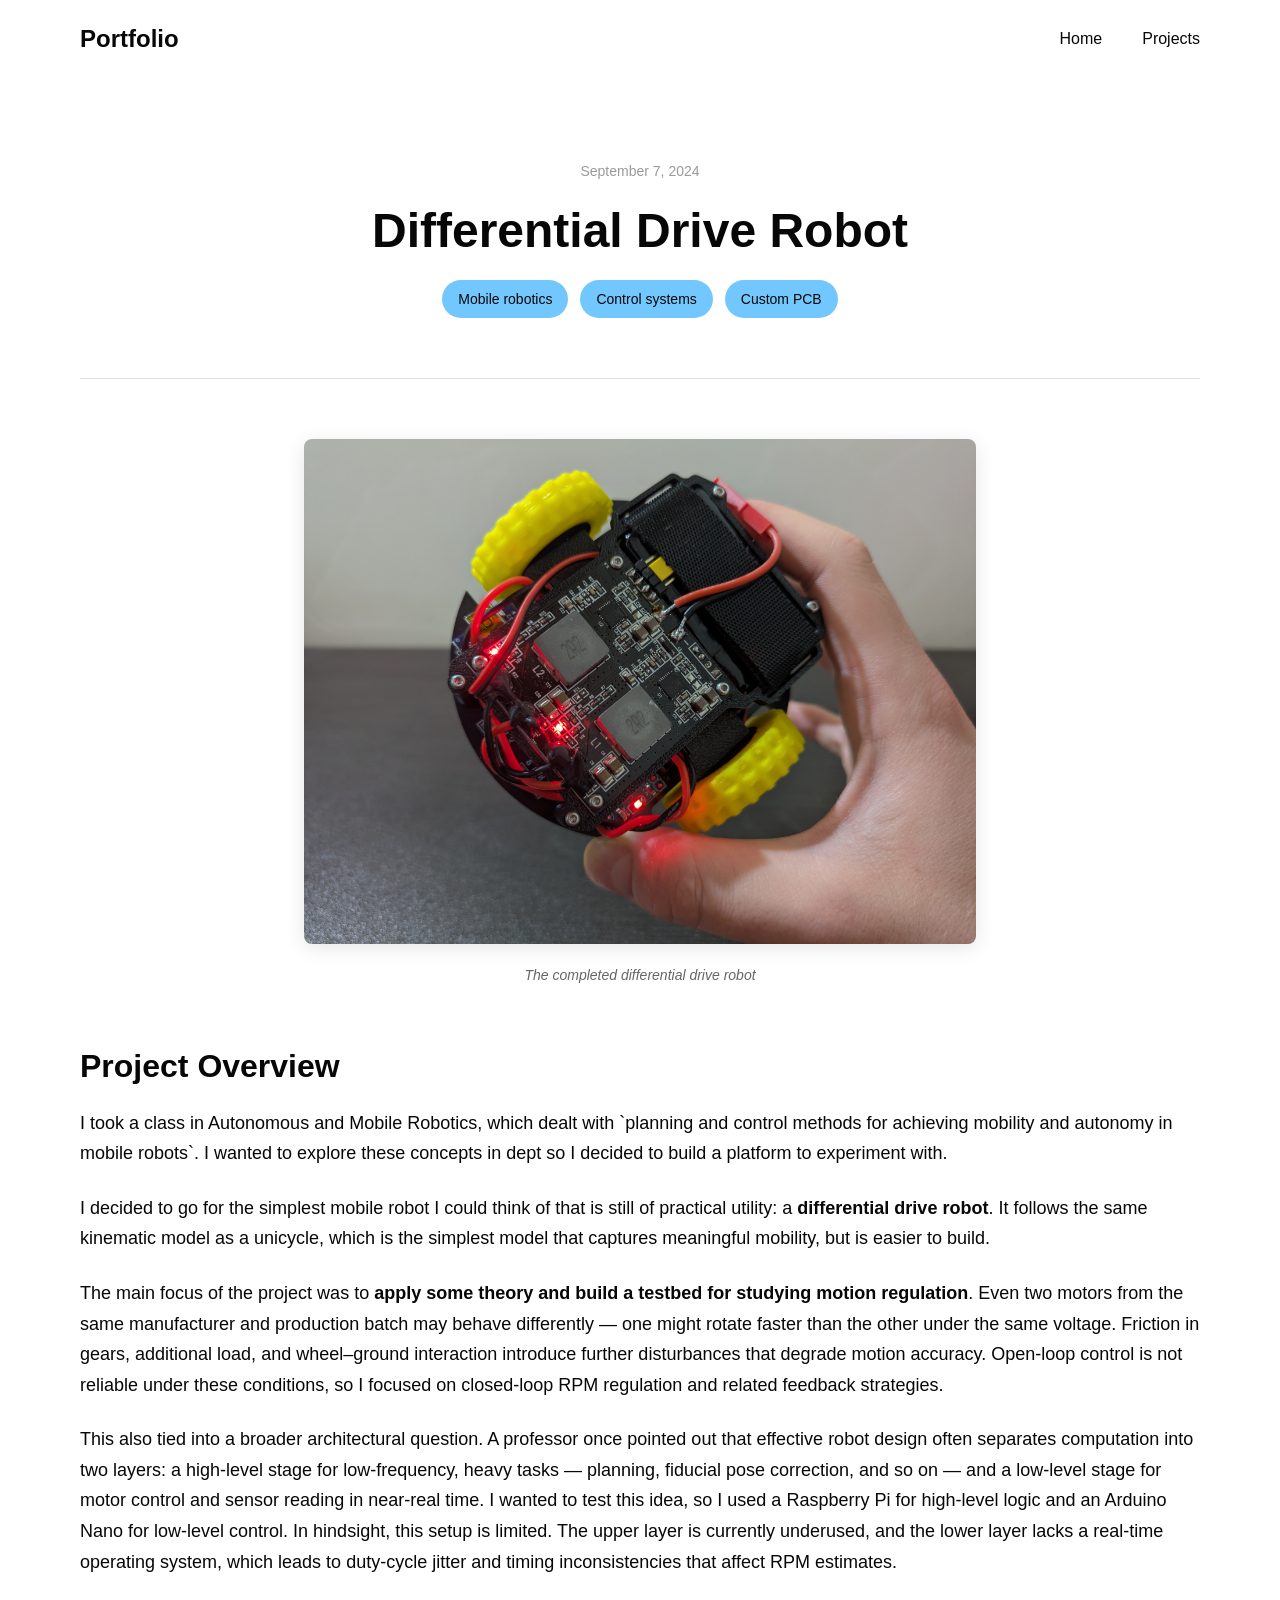
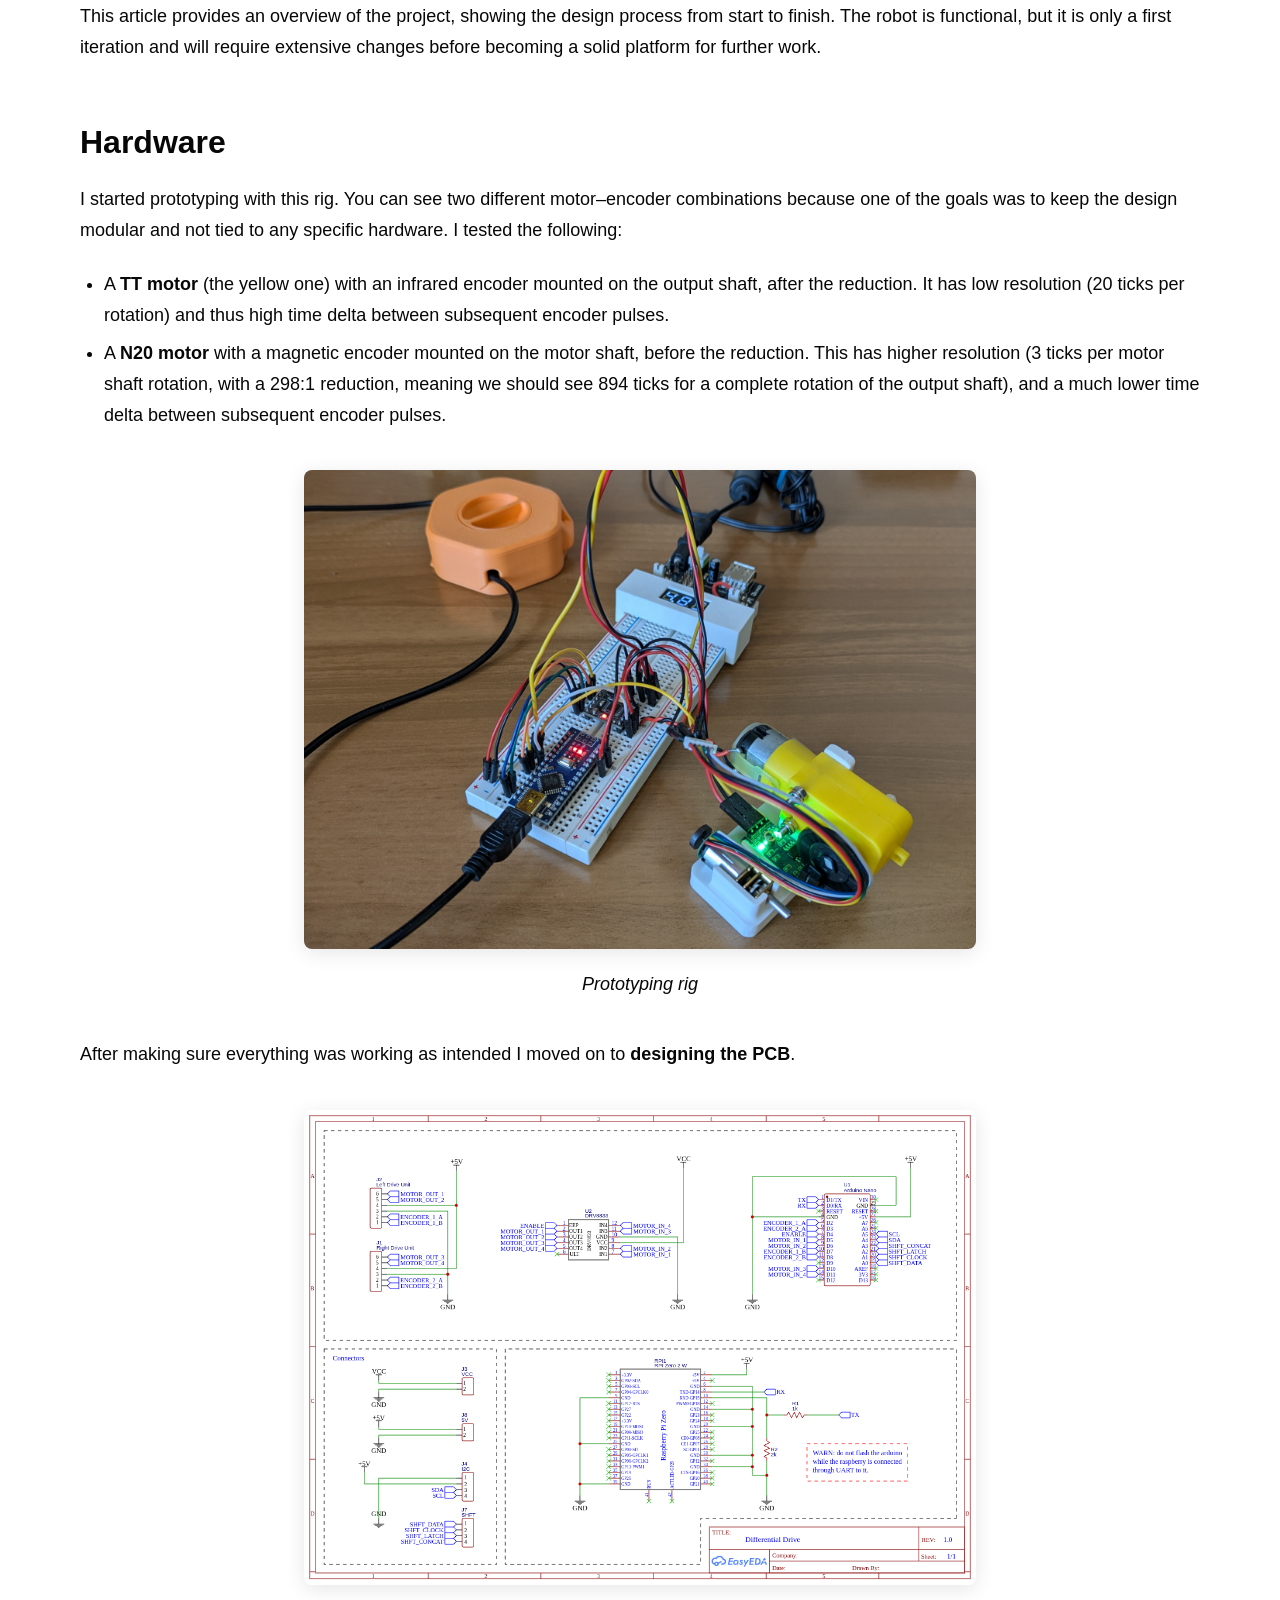
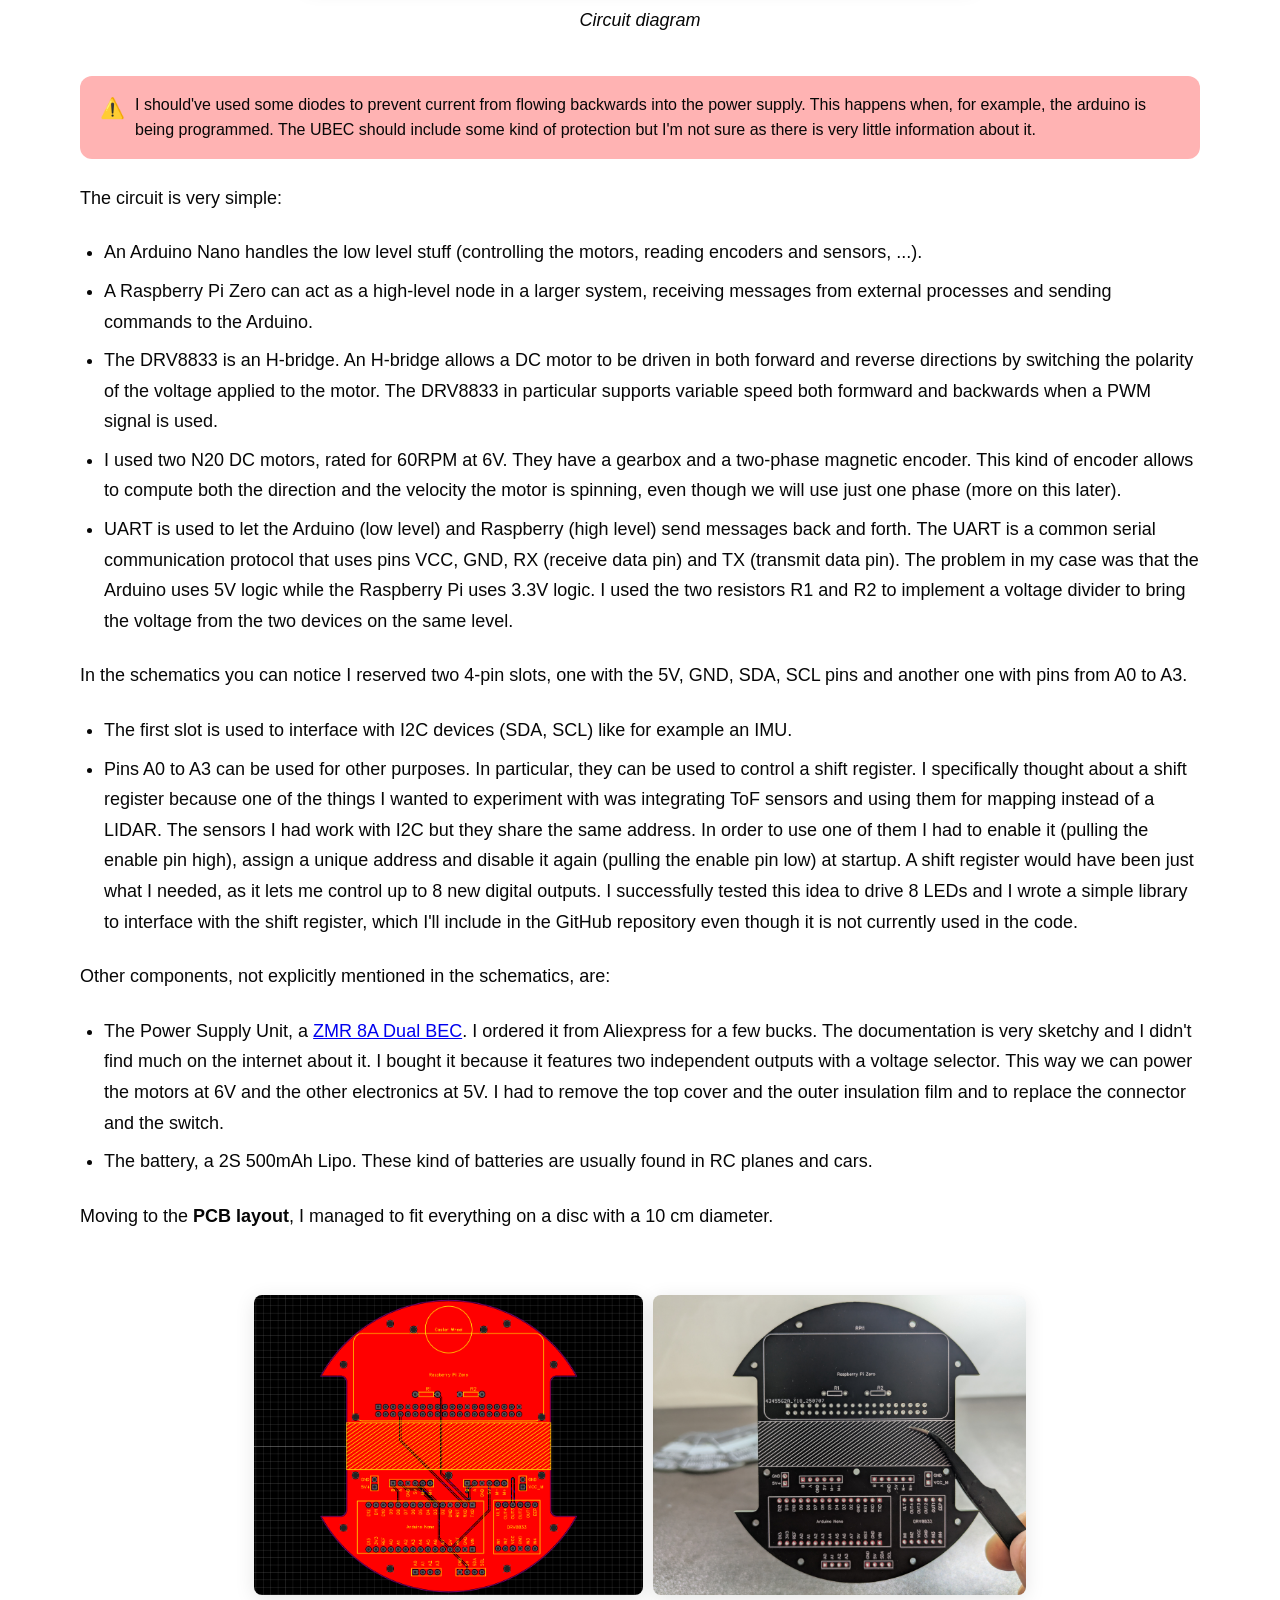
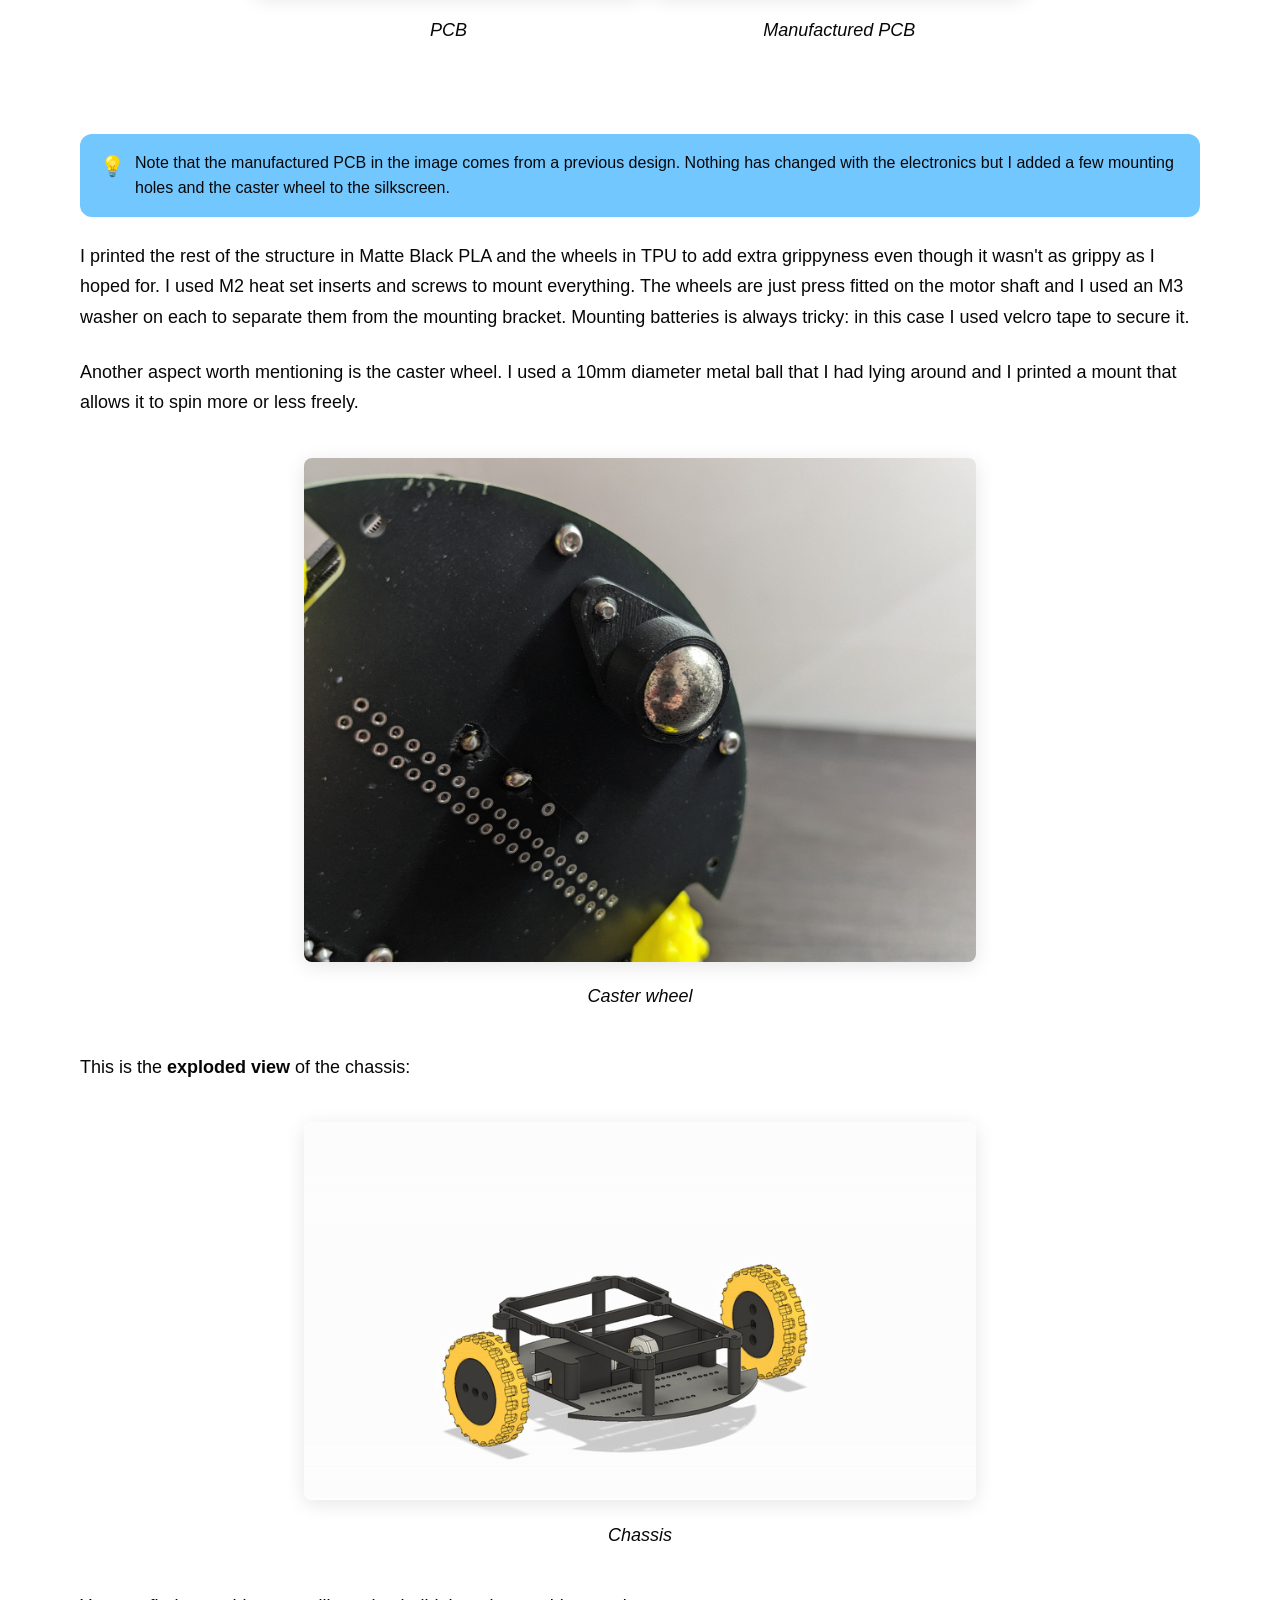
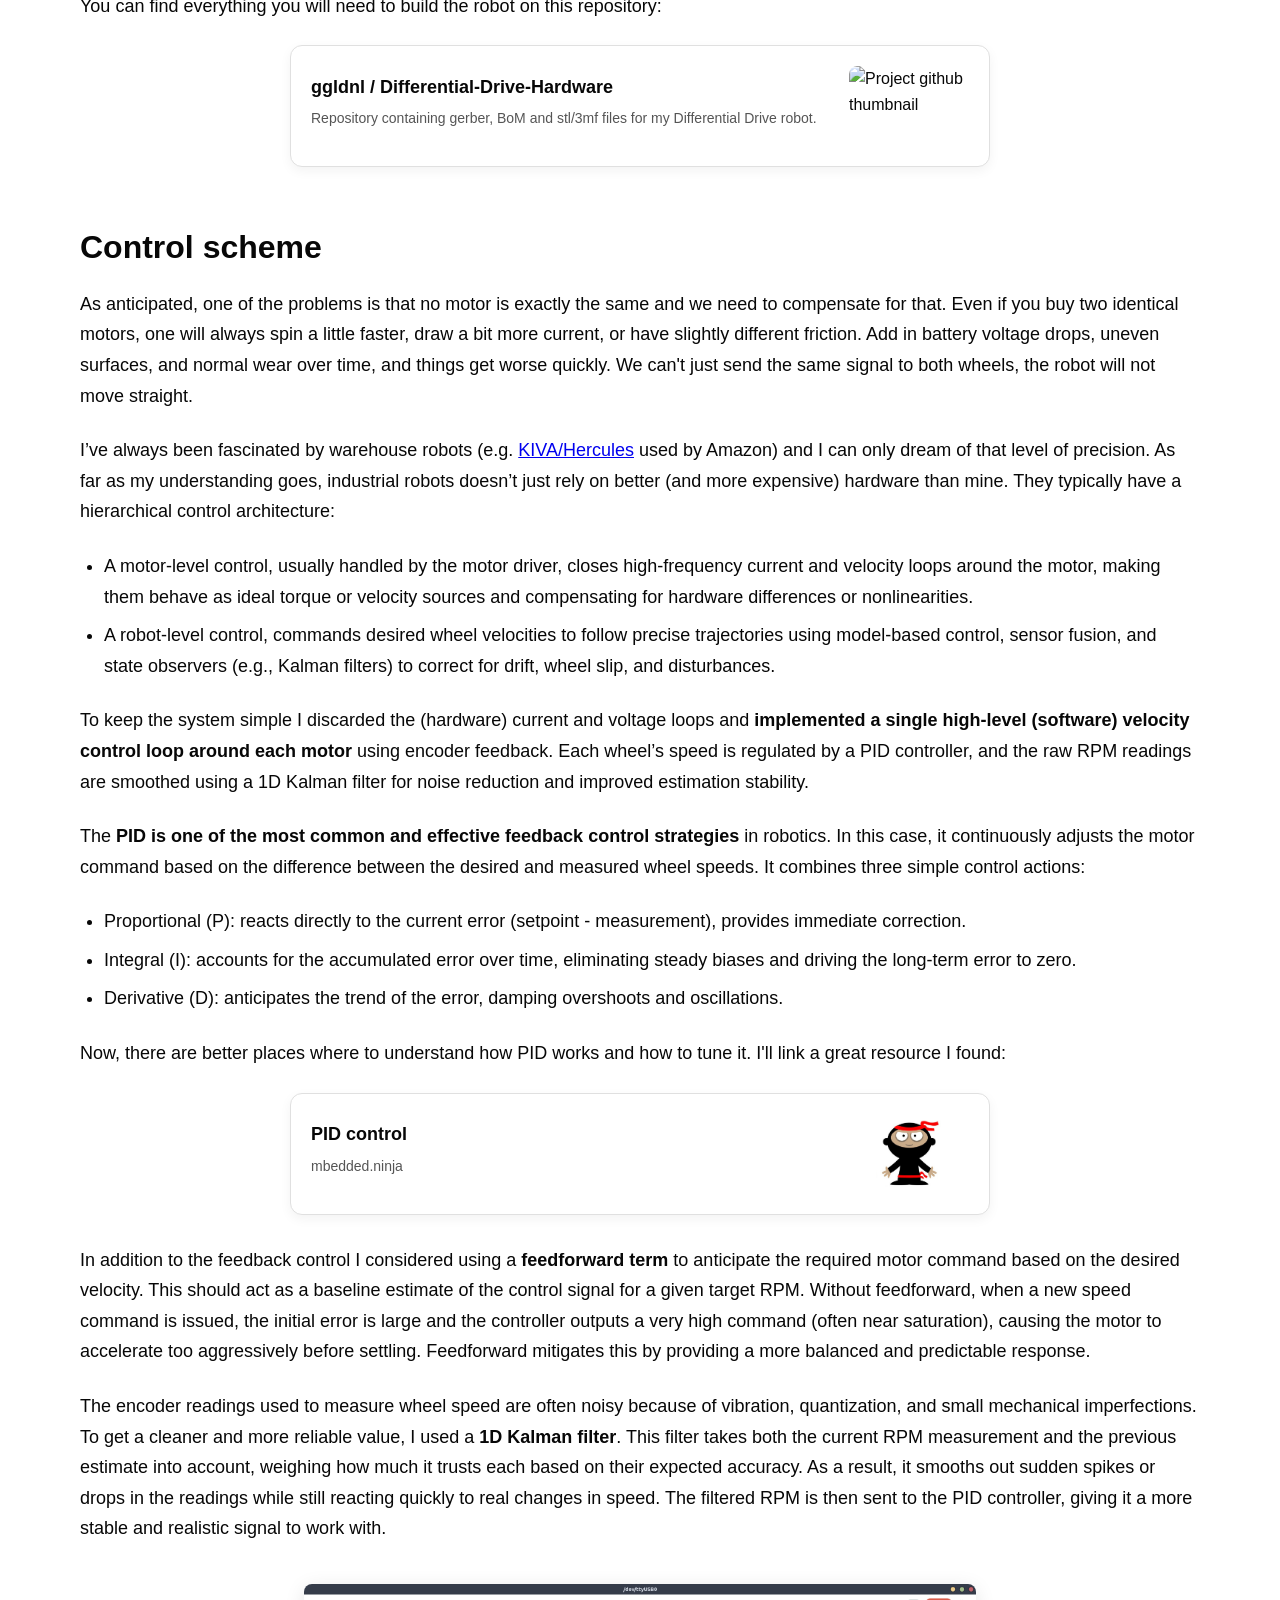
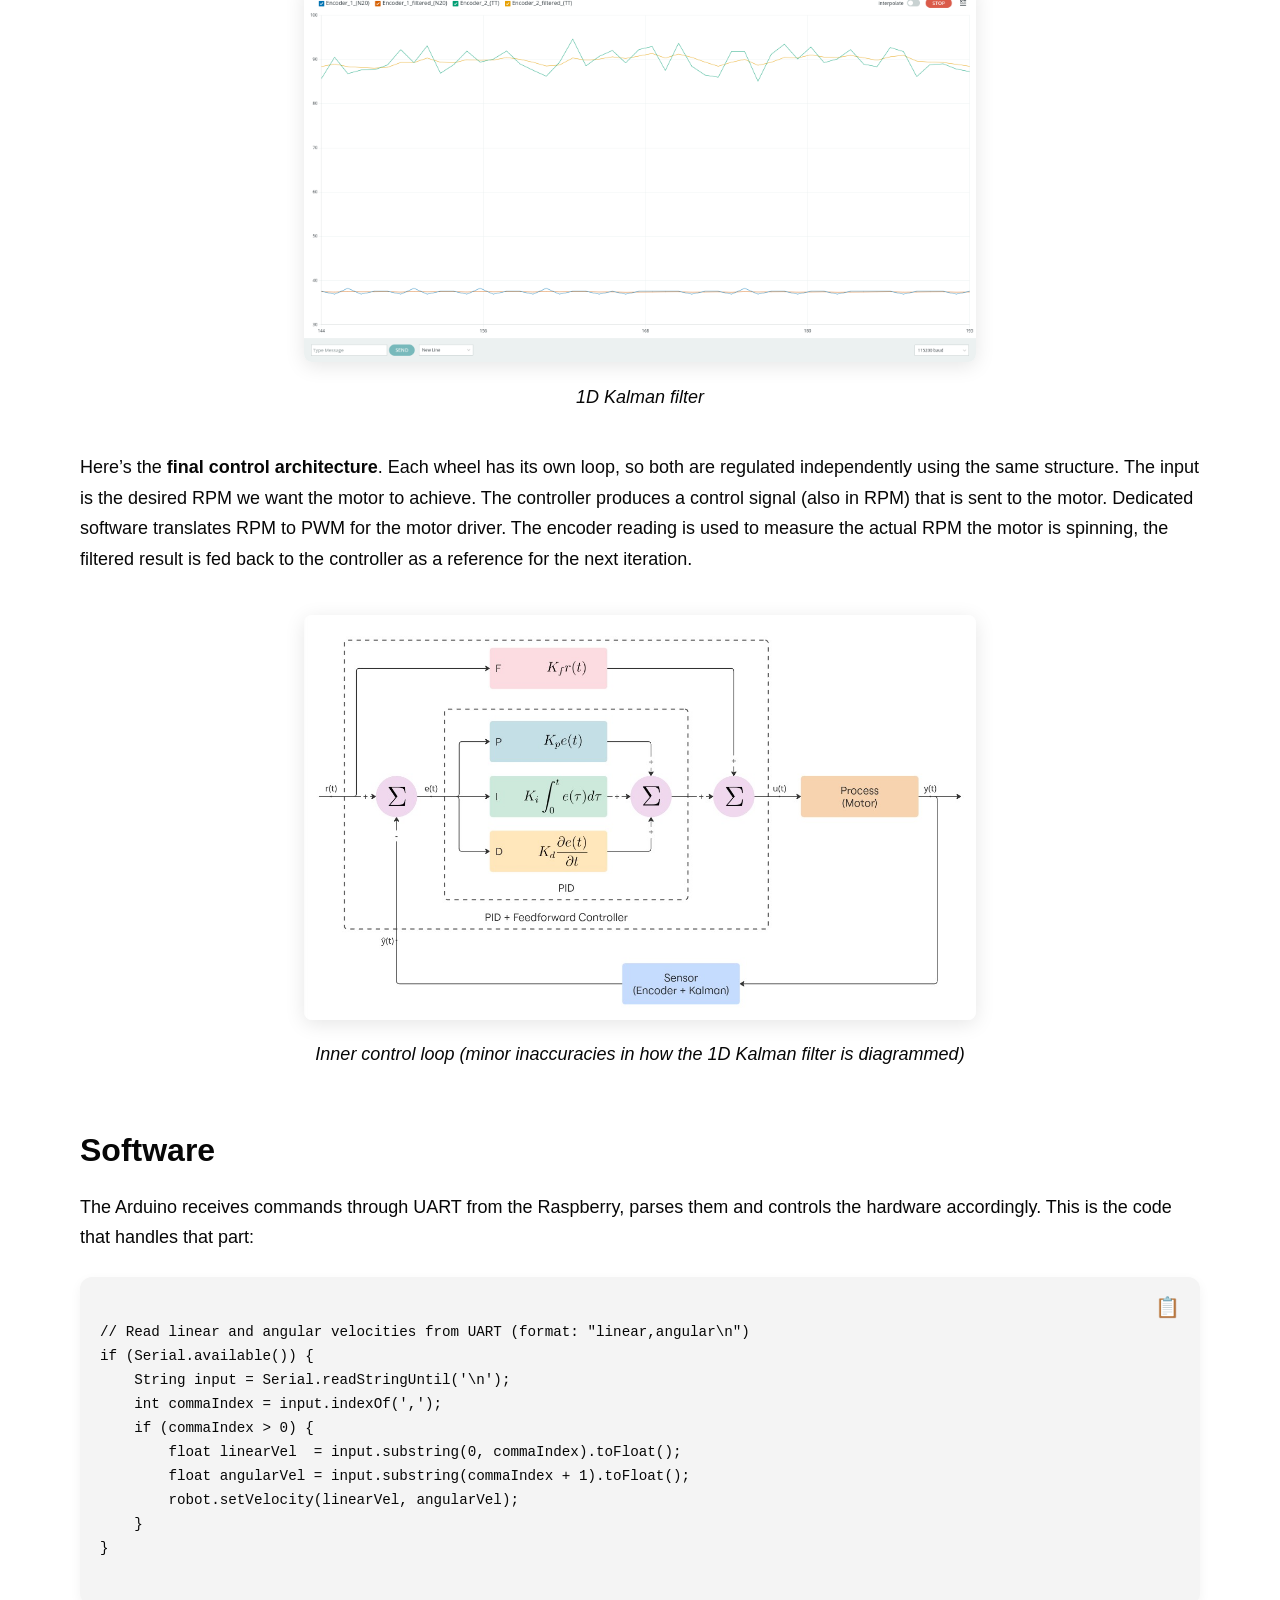
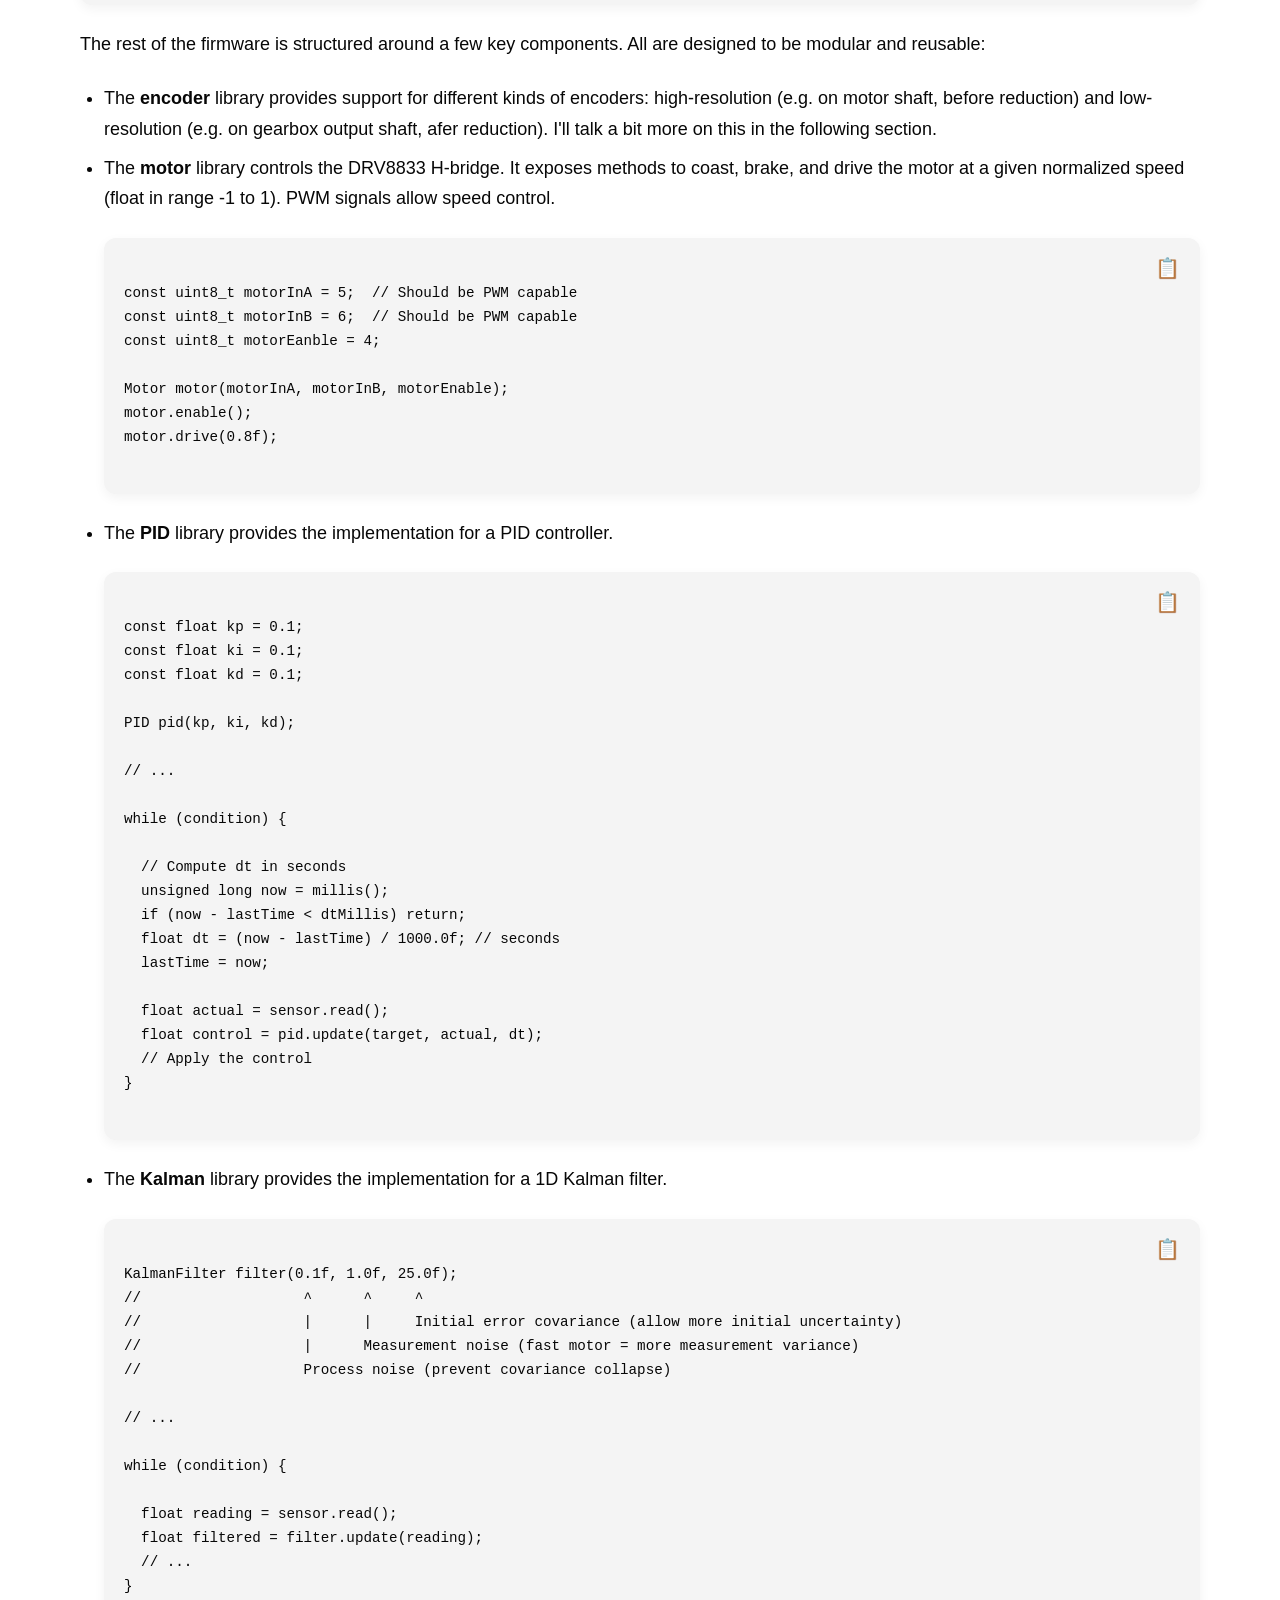
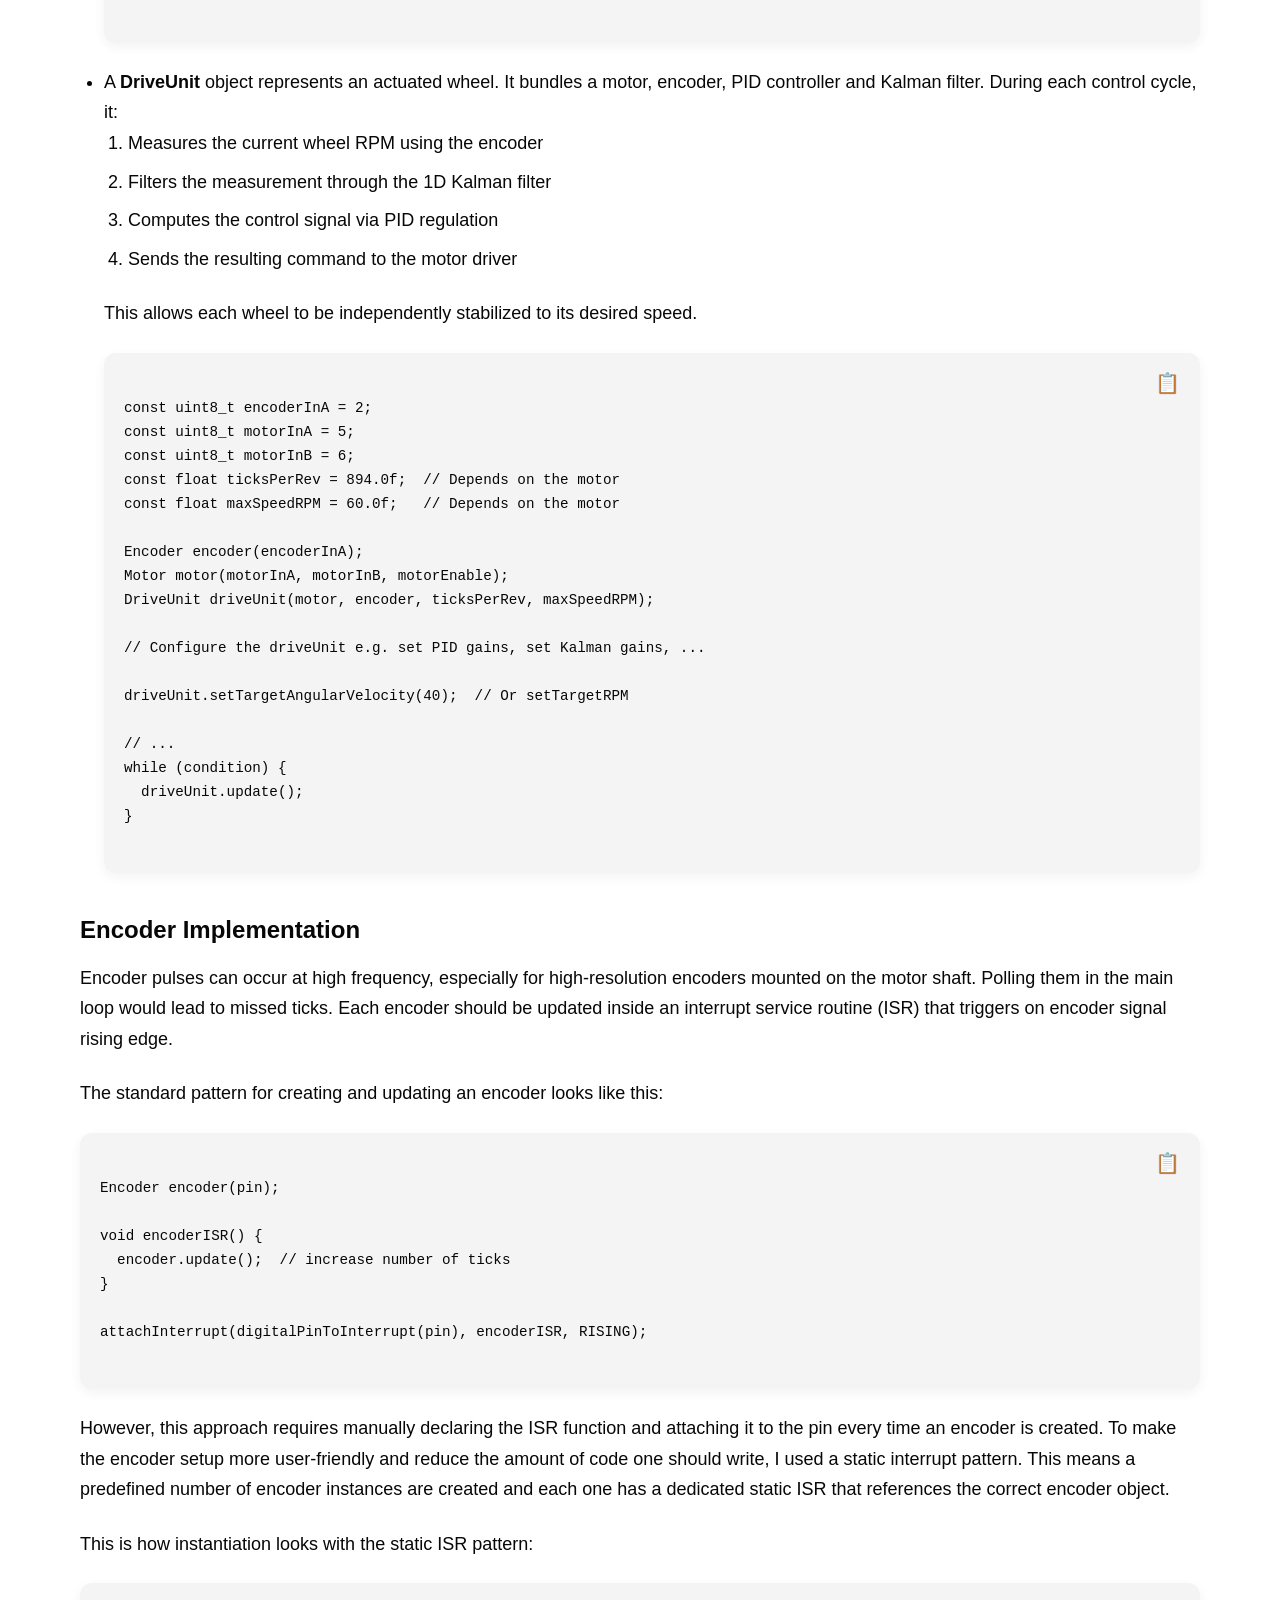
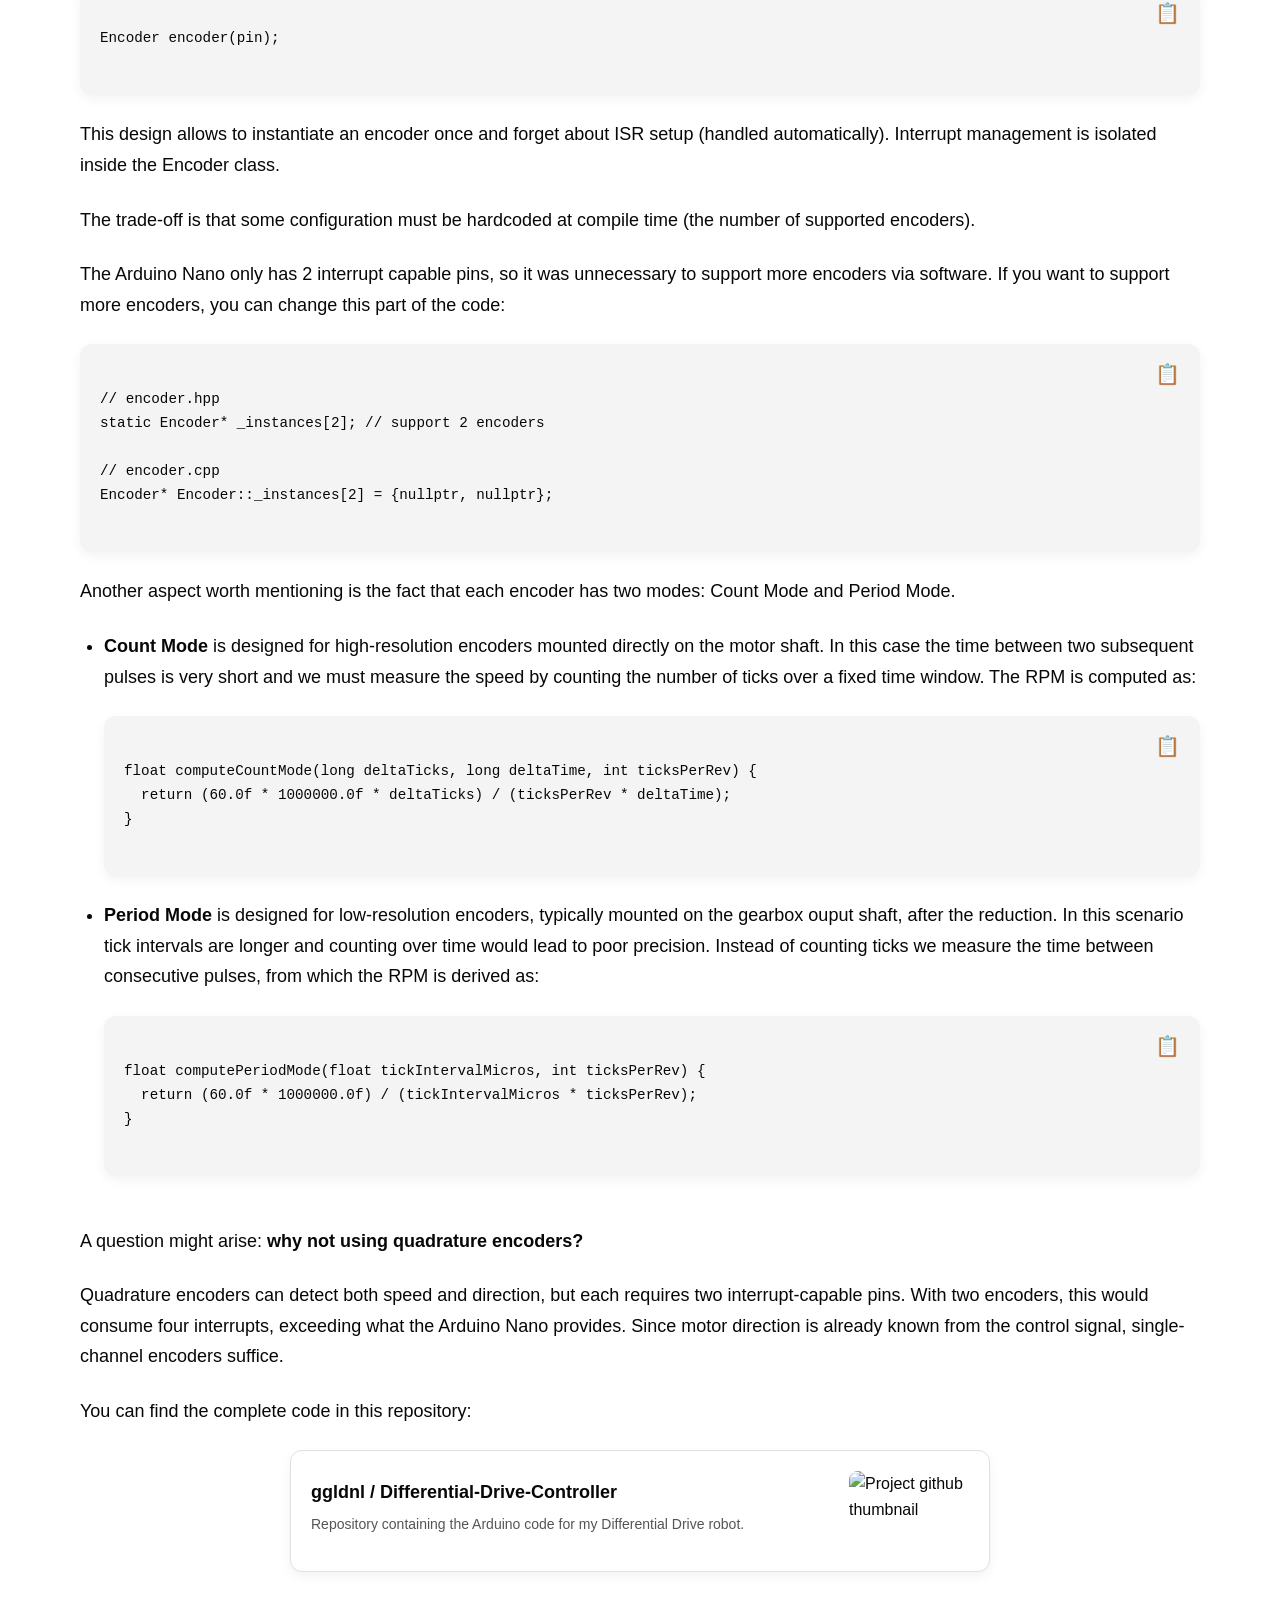
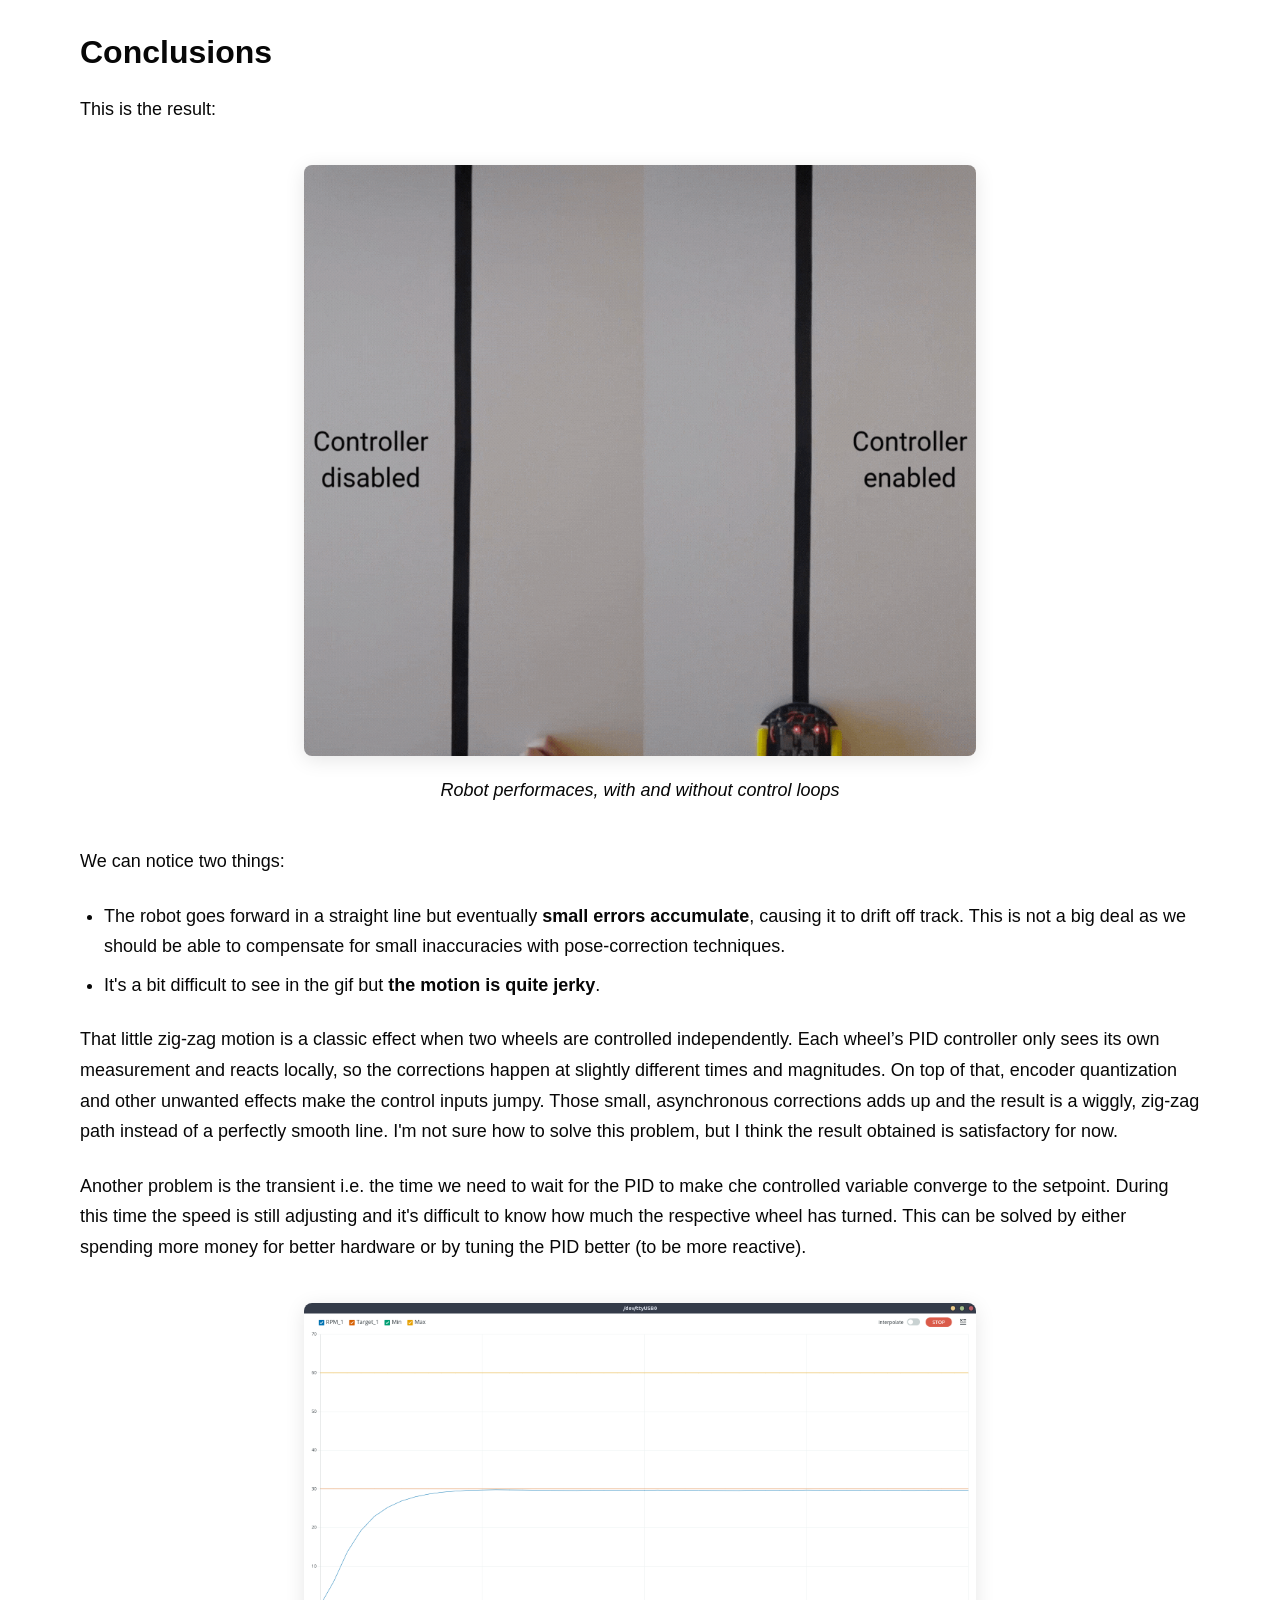
==== commit e6a4fc74: "Added icon and fixed propic" ====
--- a/projects/differential_drive/index.html
+++ b/projects/differential_drive/index.html
@@ -5,6 +5,8 @@
   <meta charset="UTF-8">
   <meta name="viewport" content="width=device-width, initial-scale=1.0">
   <title>My Portfolio - Differential Drive</title>
+
+  <link rel="icon" type="image/png" href="assets/icons/favicon.png">
 
   <link rel="stylesheet" href="../../assets/css/style.css">
   <link rel="stylesheet" href="https://cdn.jsdelivr.net/npm/prismjs/themes/prism.css">
--- a/assets/css/style.css
+++ b/assets/css/style.css
@@ -90,6 +90,13 @@
 /* Hero Section */
 .hero {
     padding: 80px 0;
+    display: flex;
+    align-items: center;
+    gap: 80px;
+    min-height: 500px;
+}
+
+.hero-wrapper {
     display: flex;
     align-items: center;
     gap: 80px;
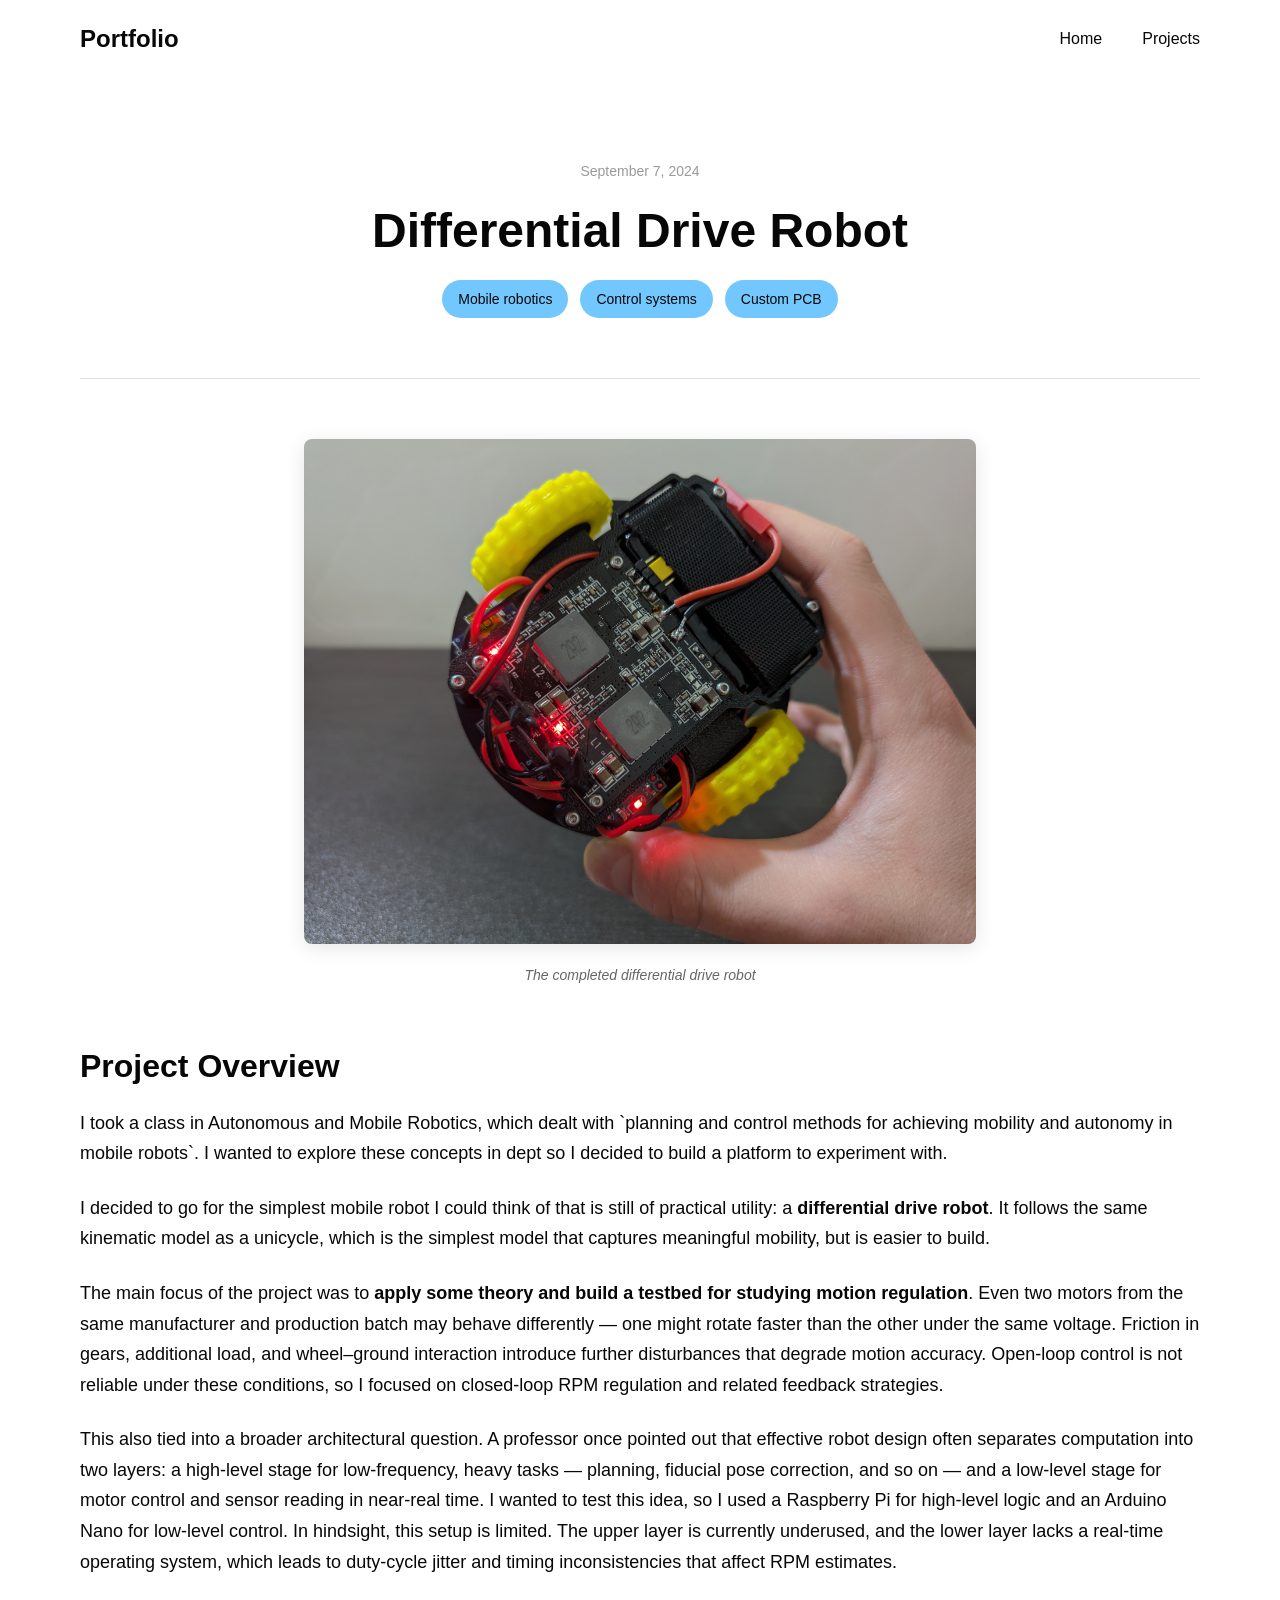
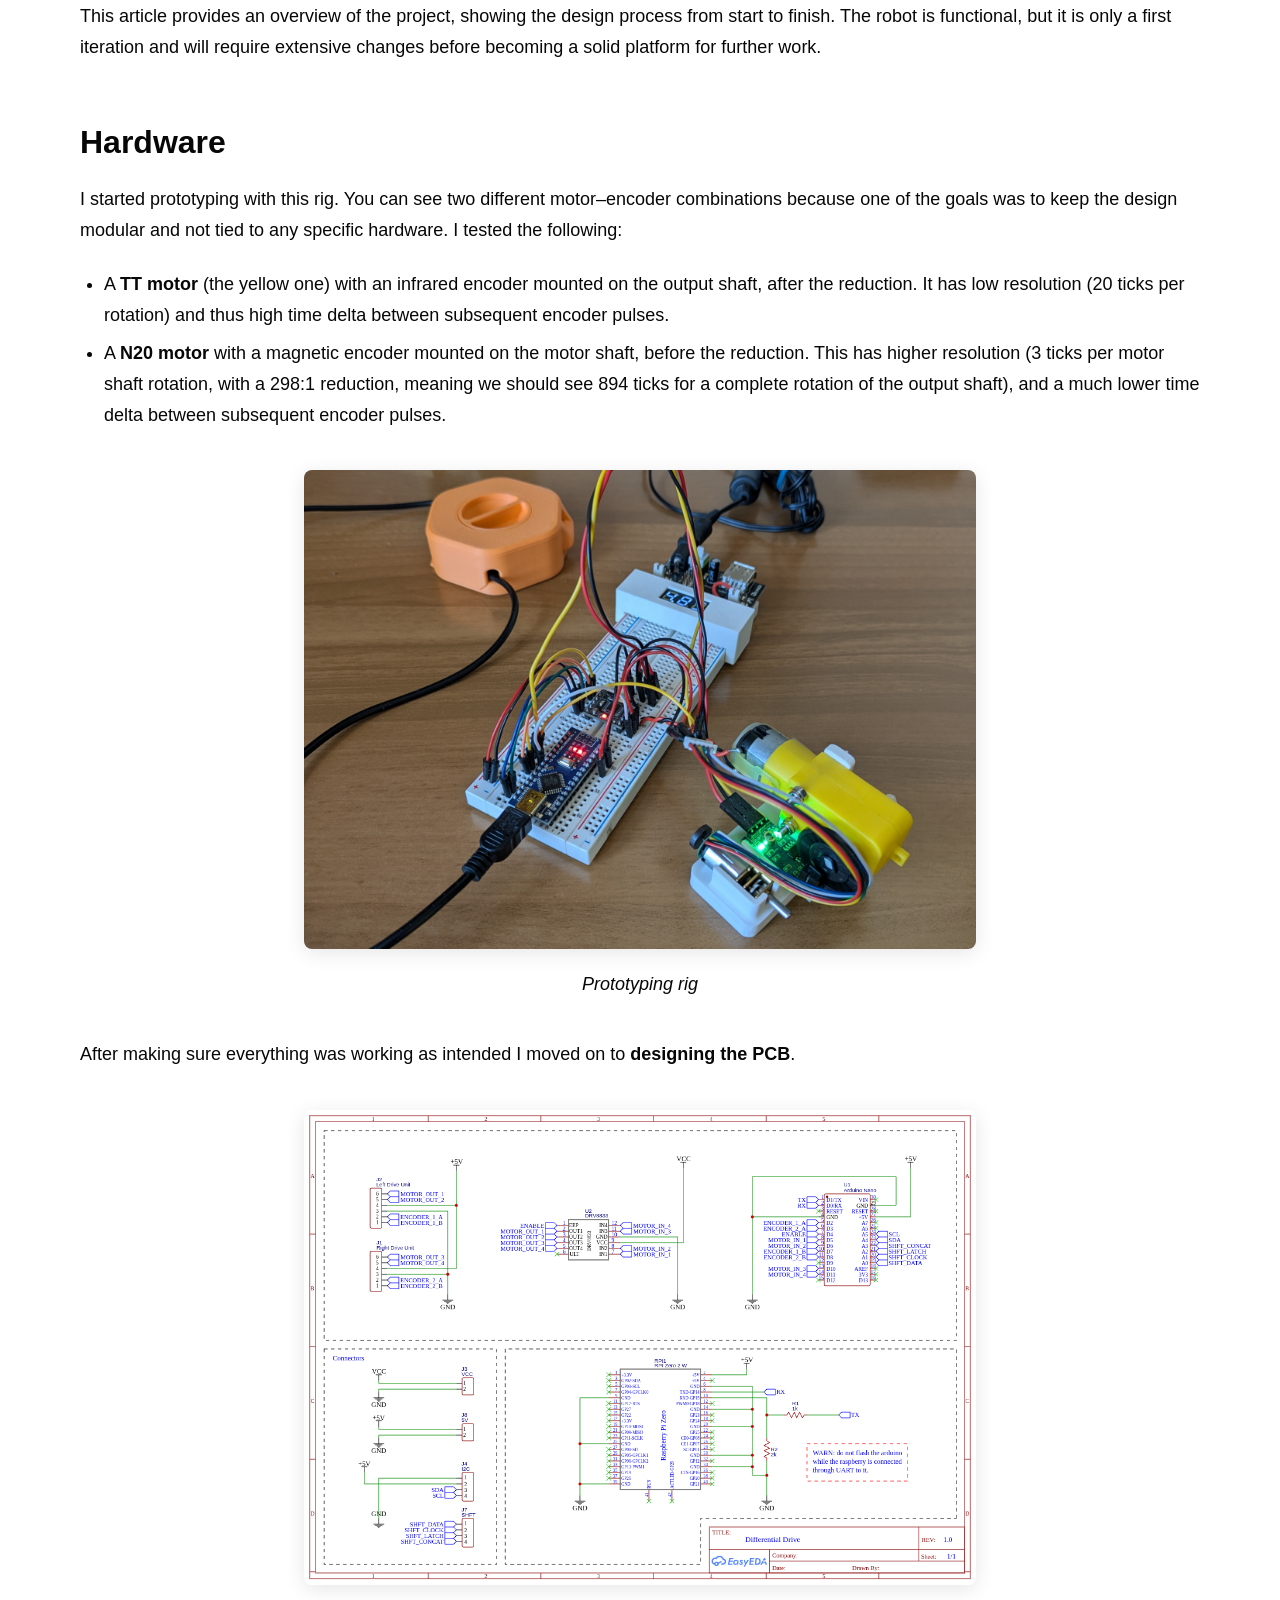
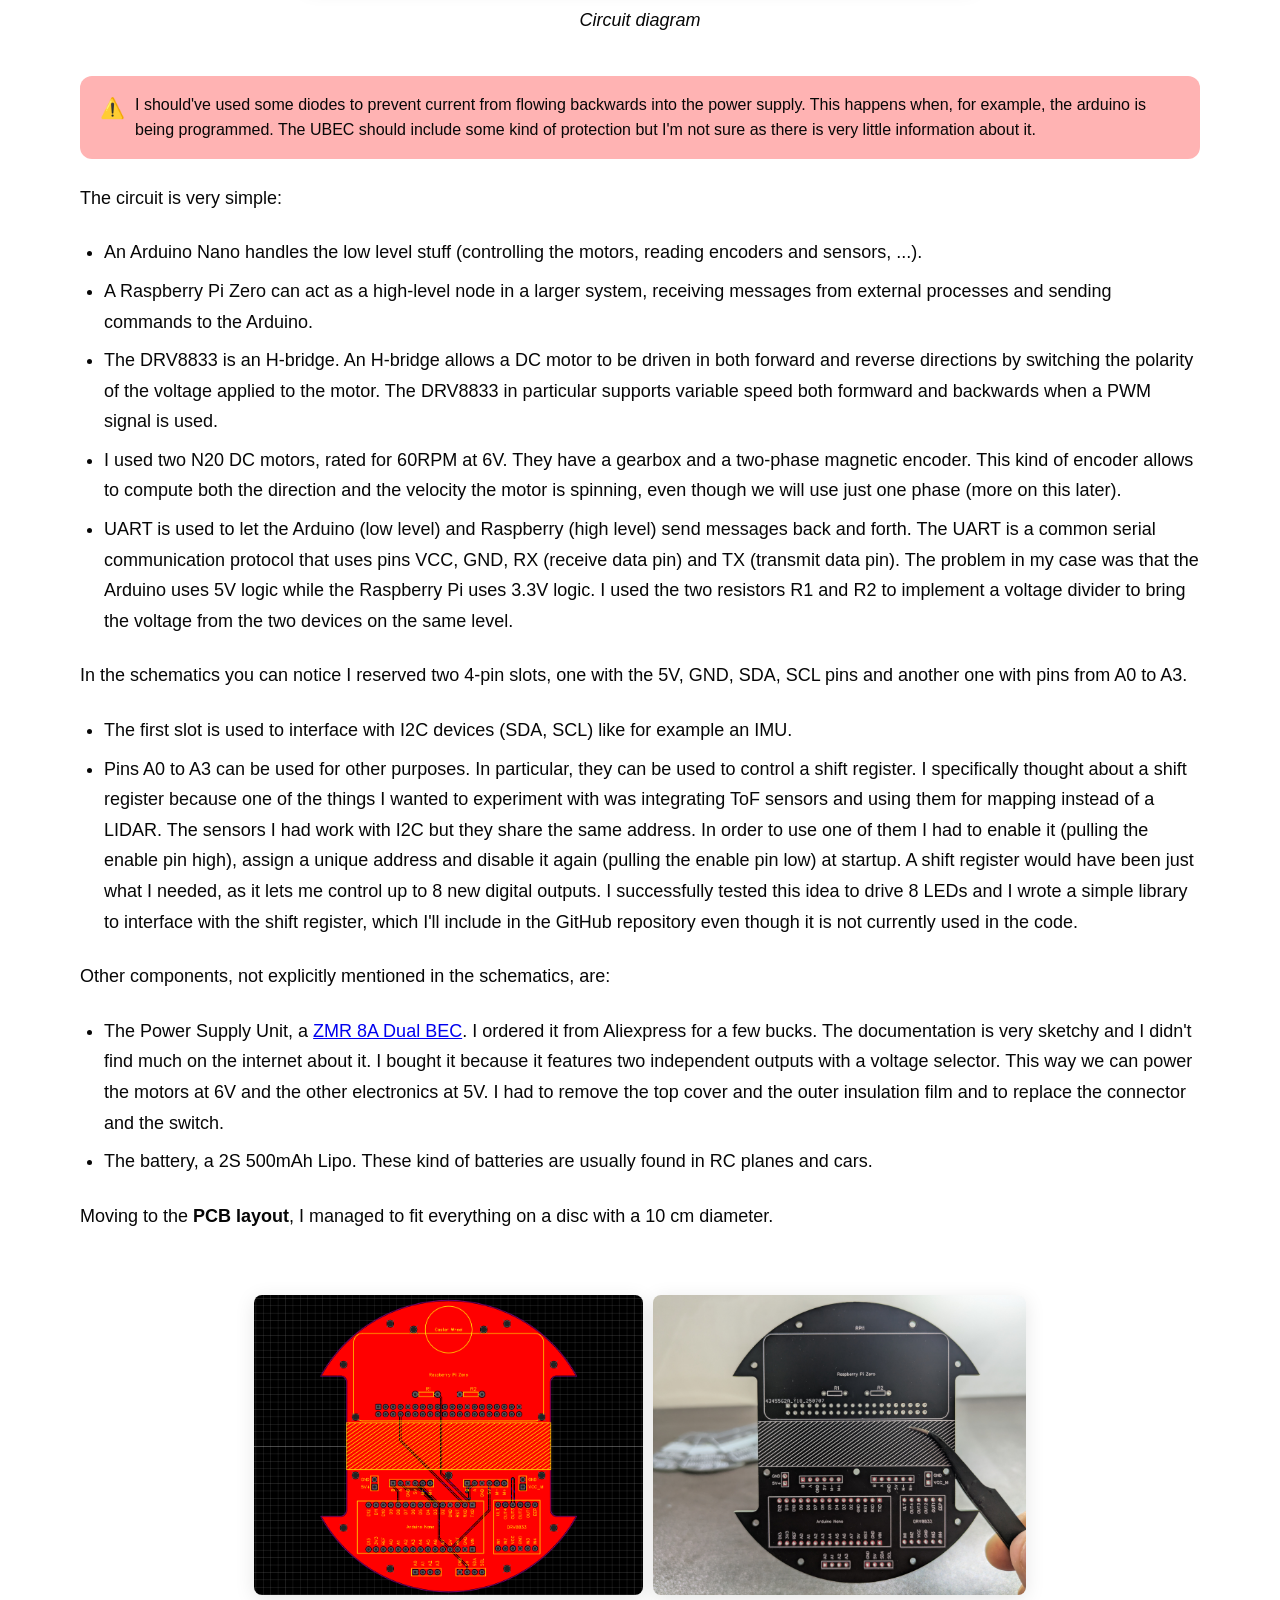
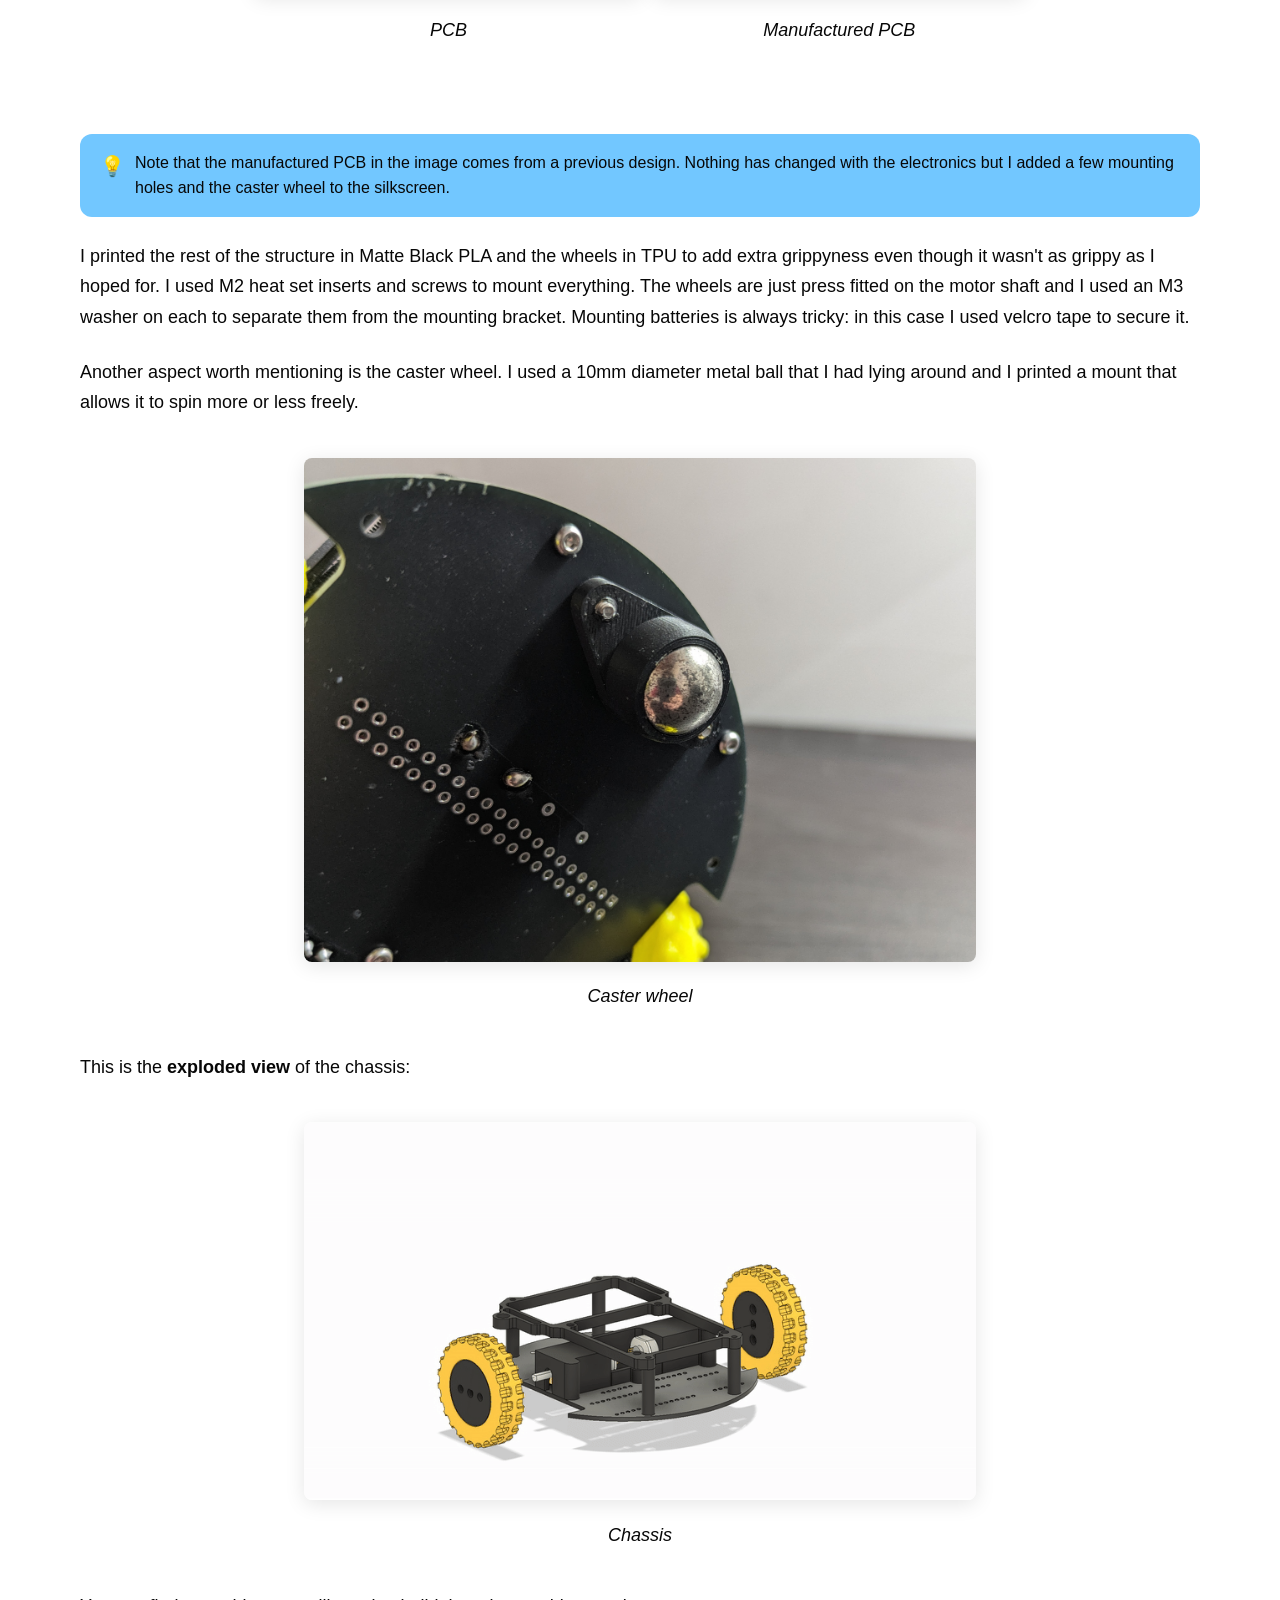
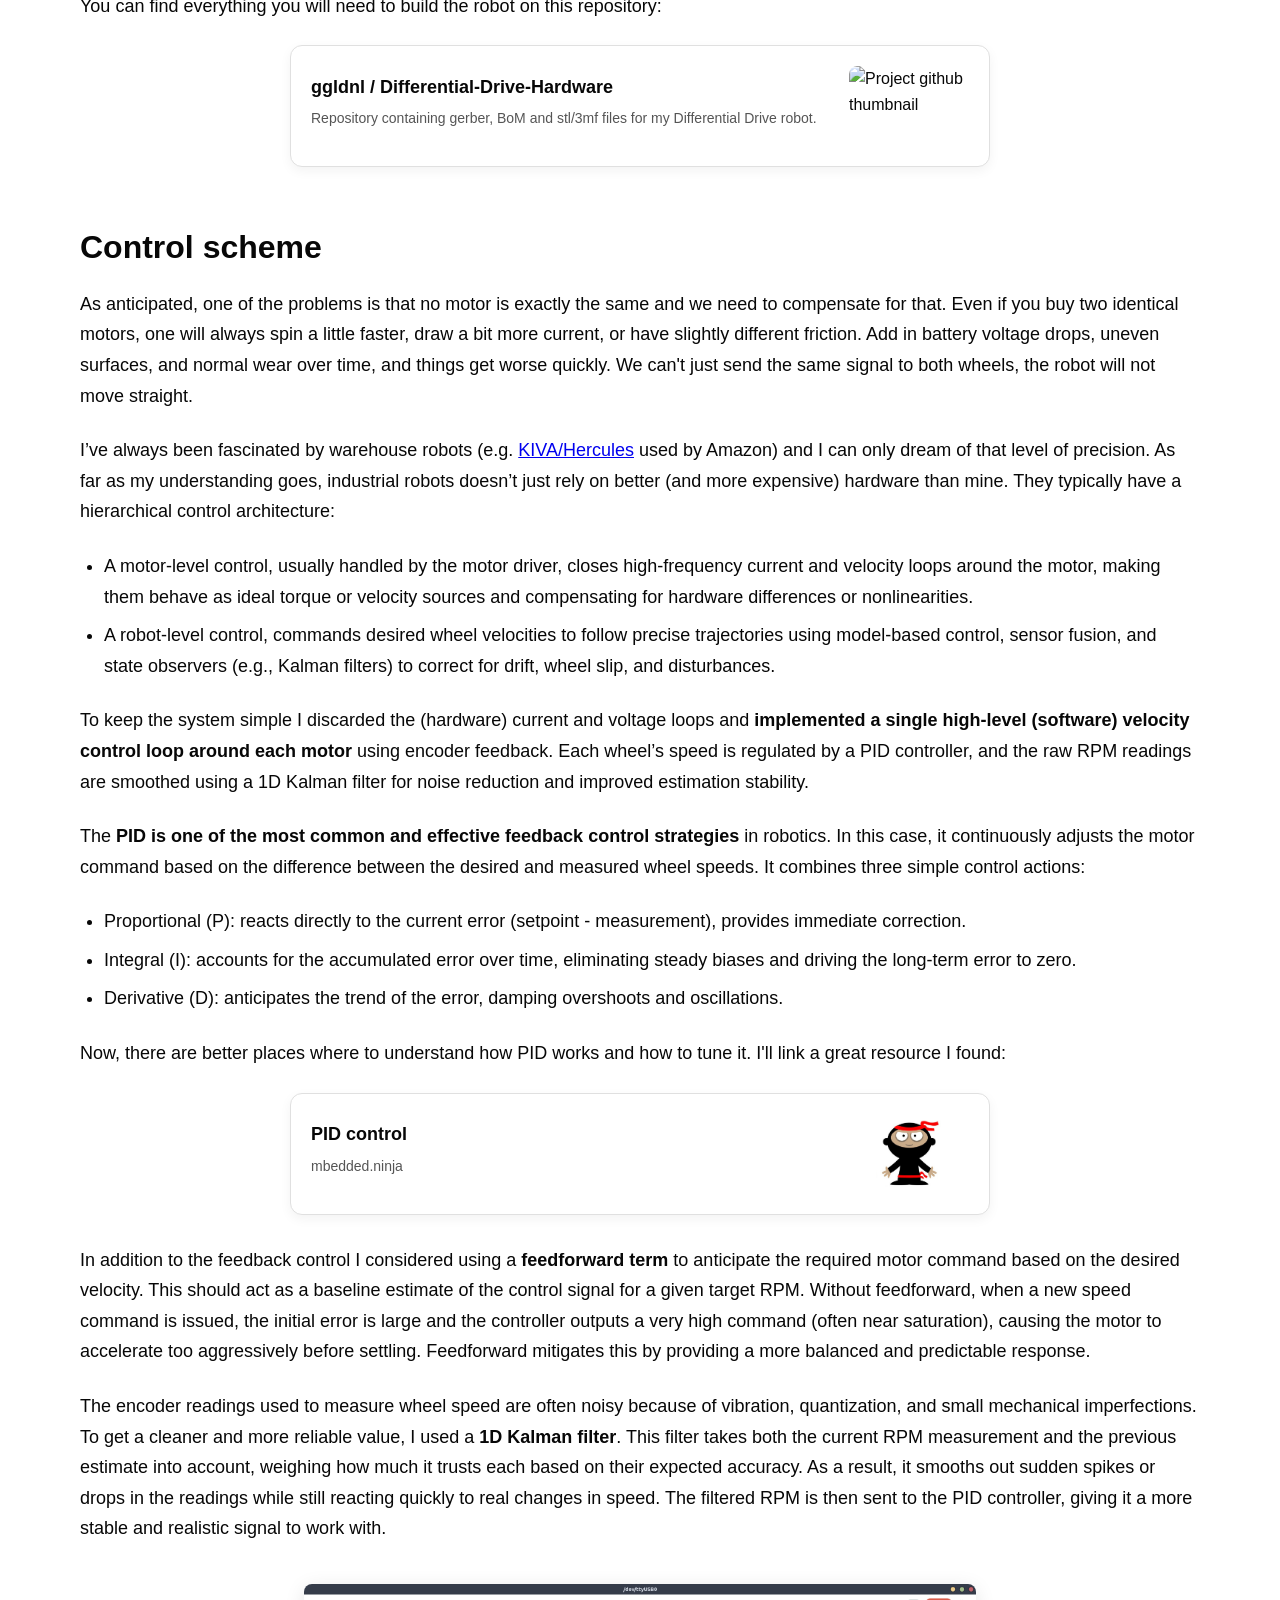
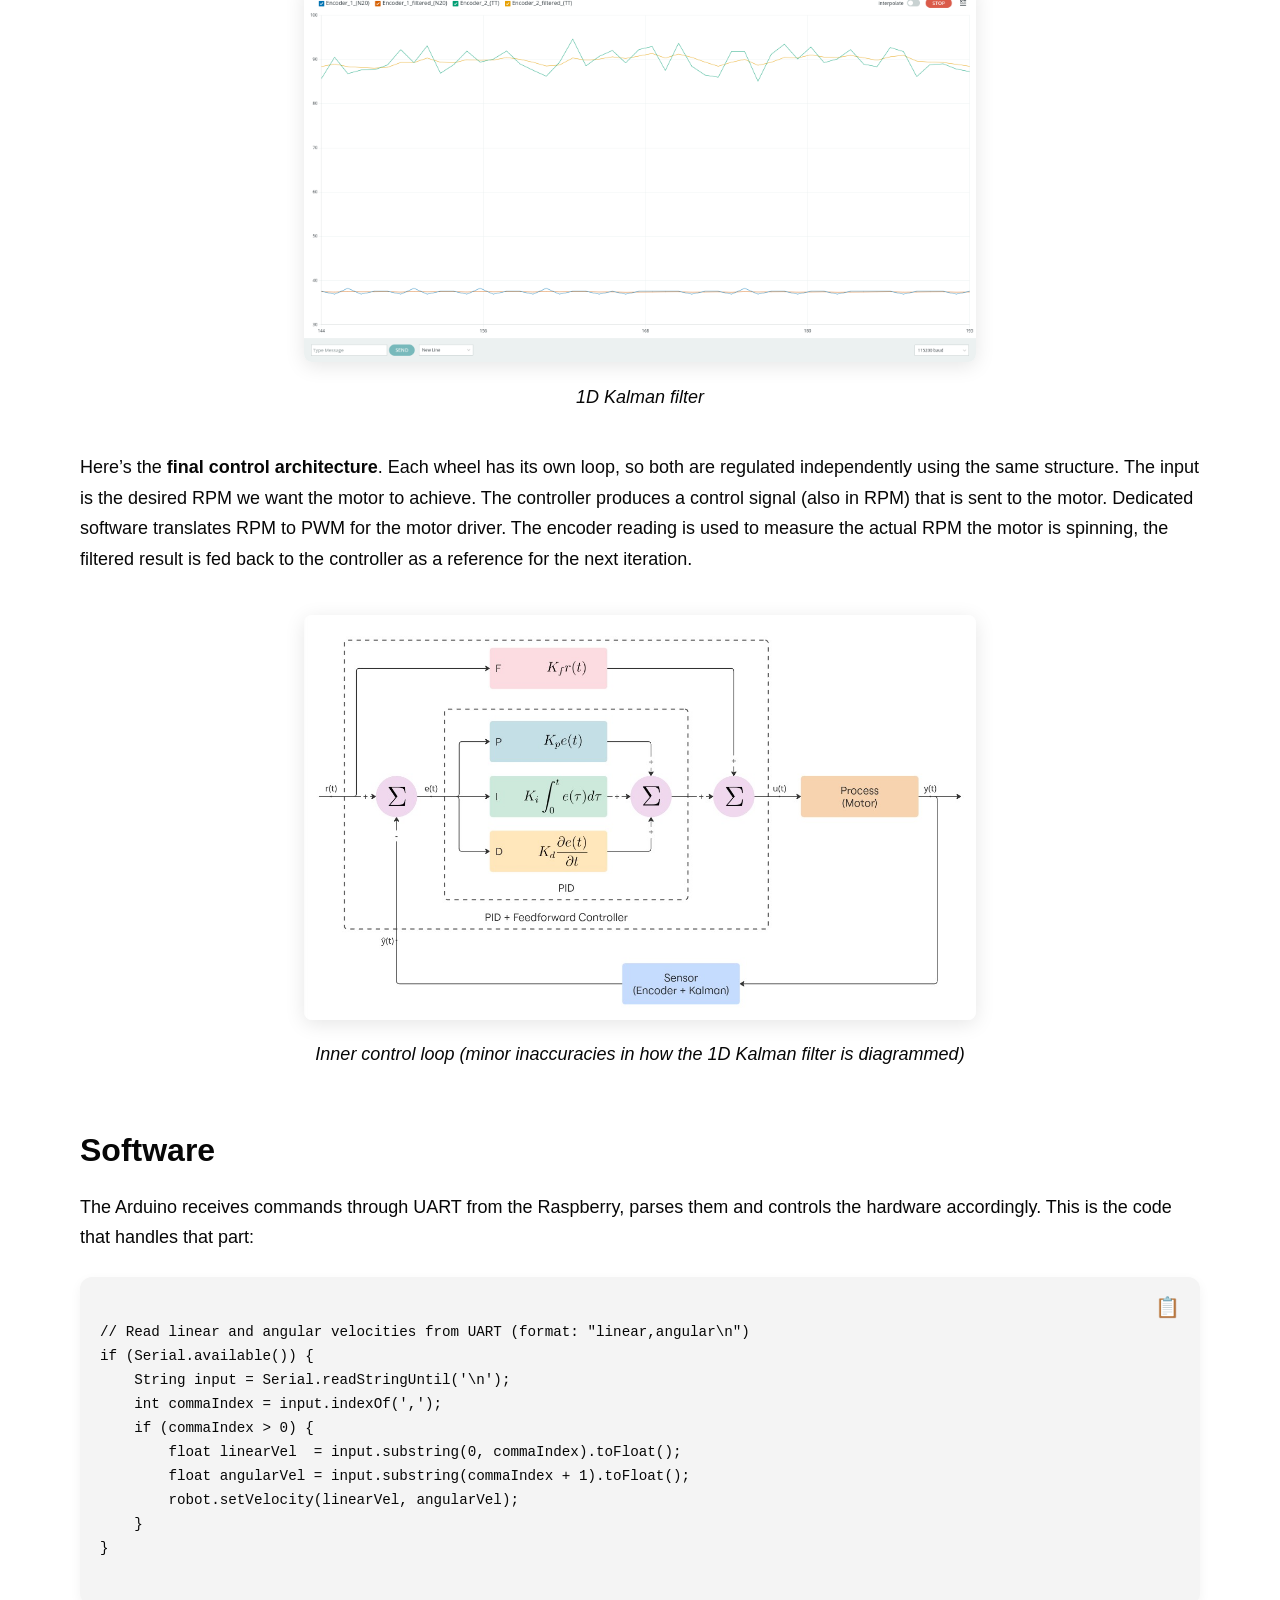
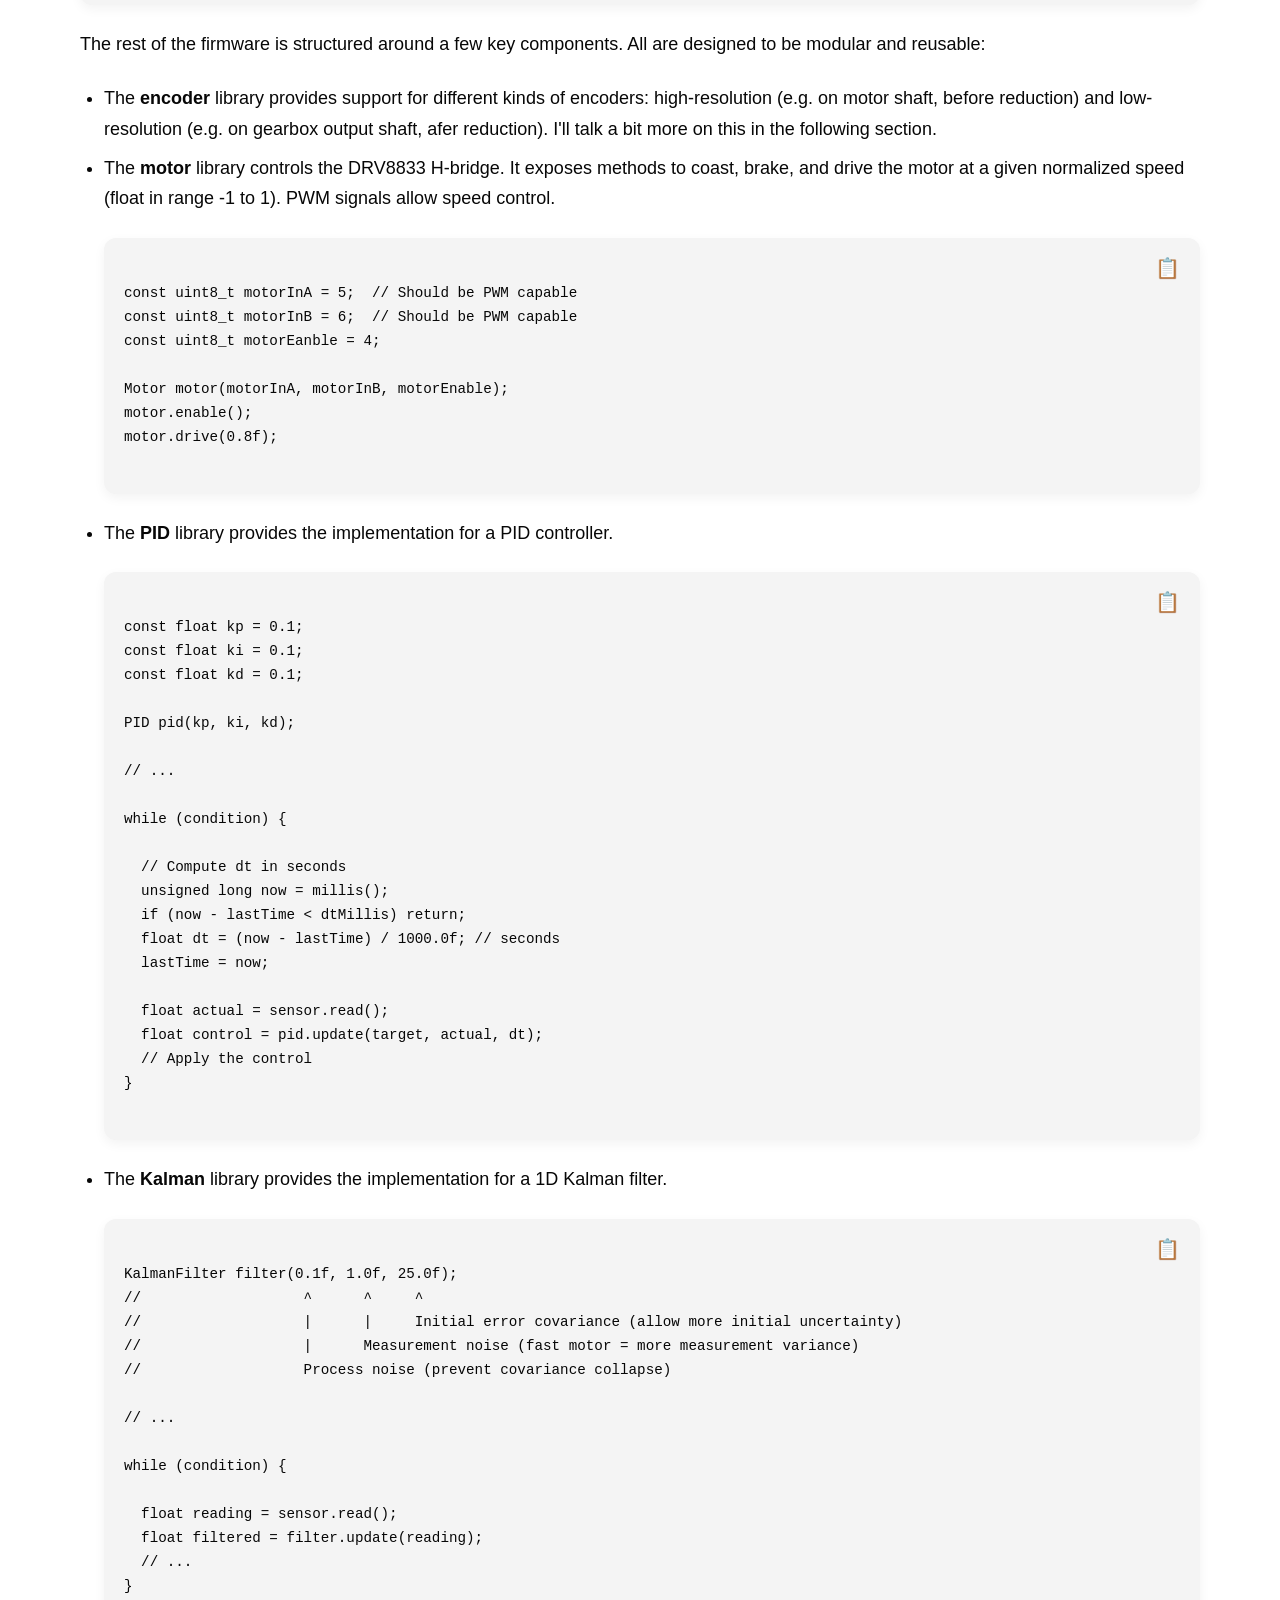
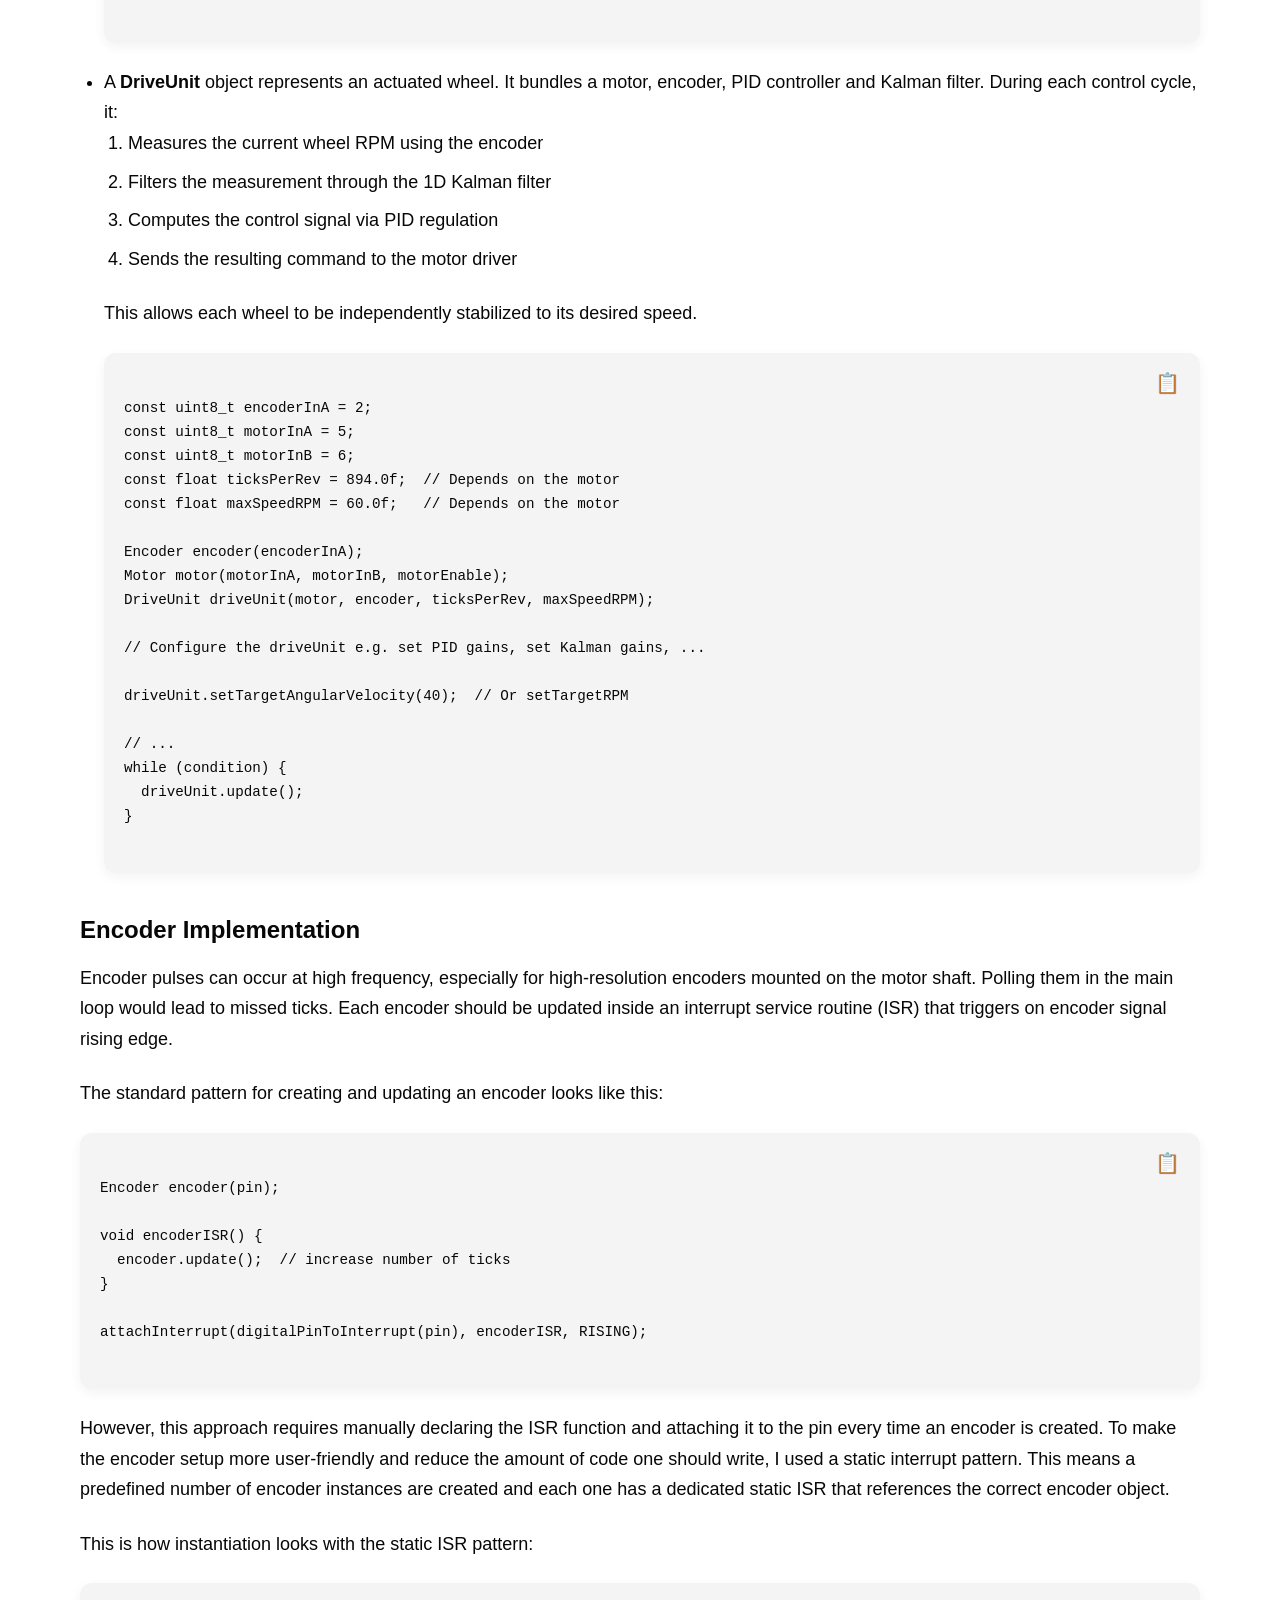
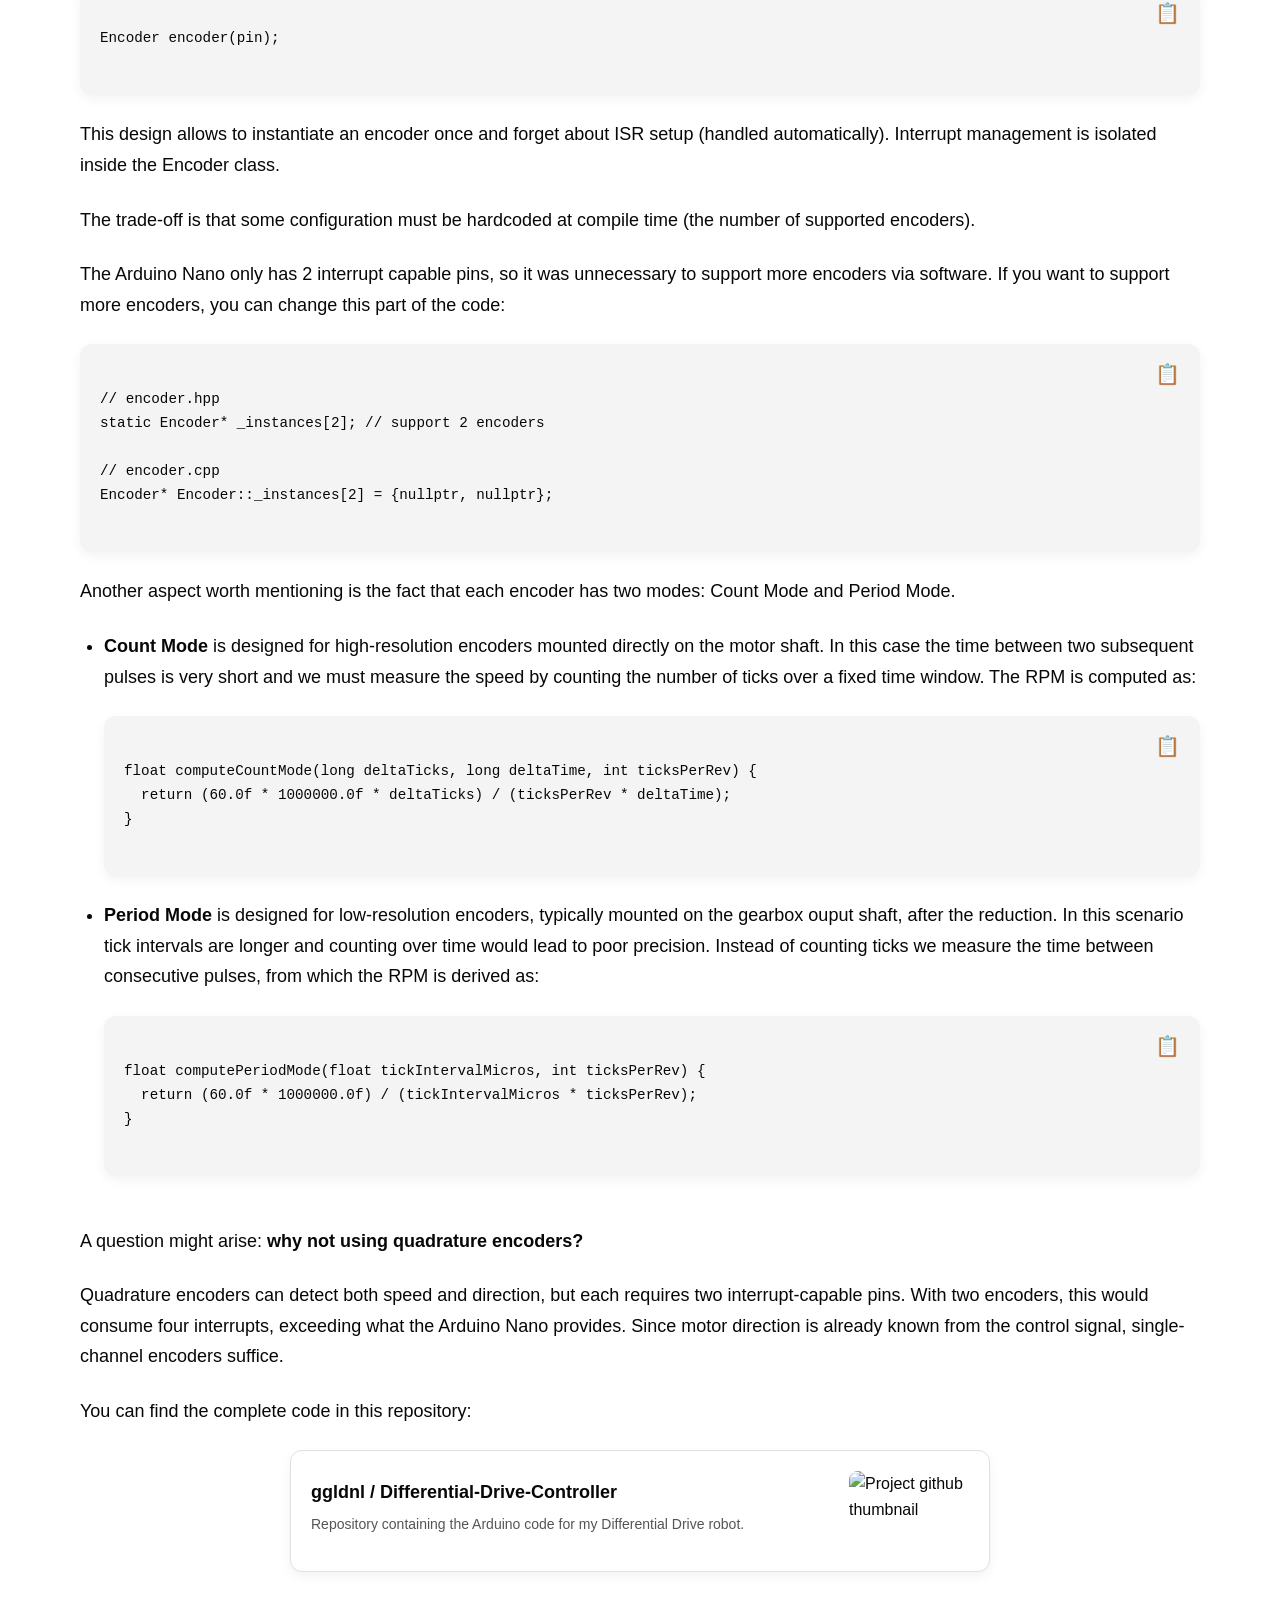
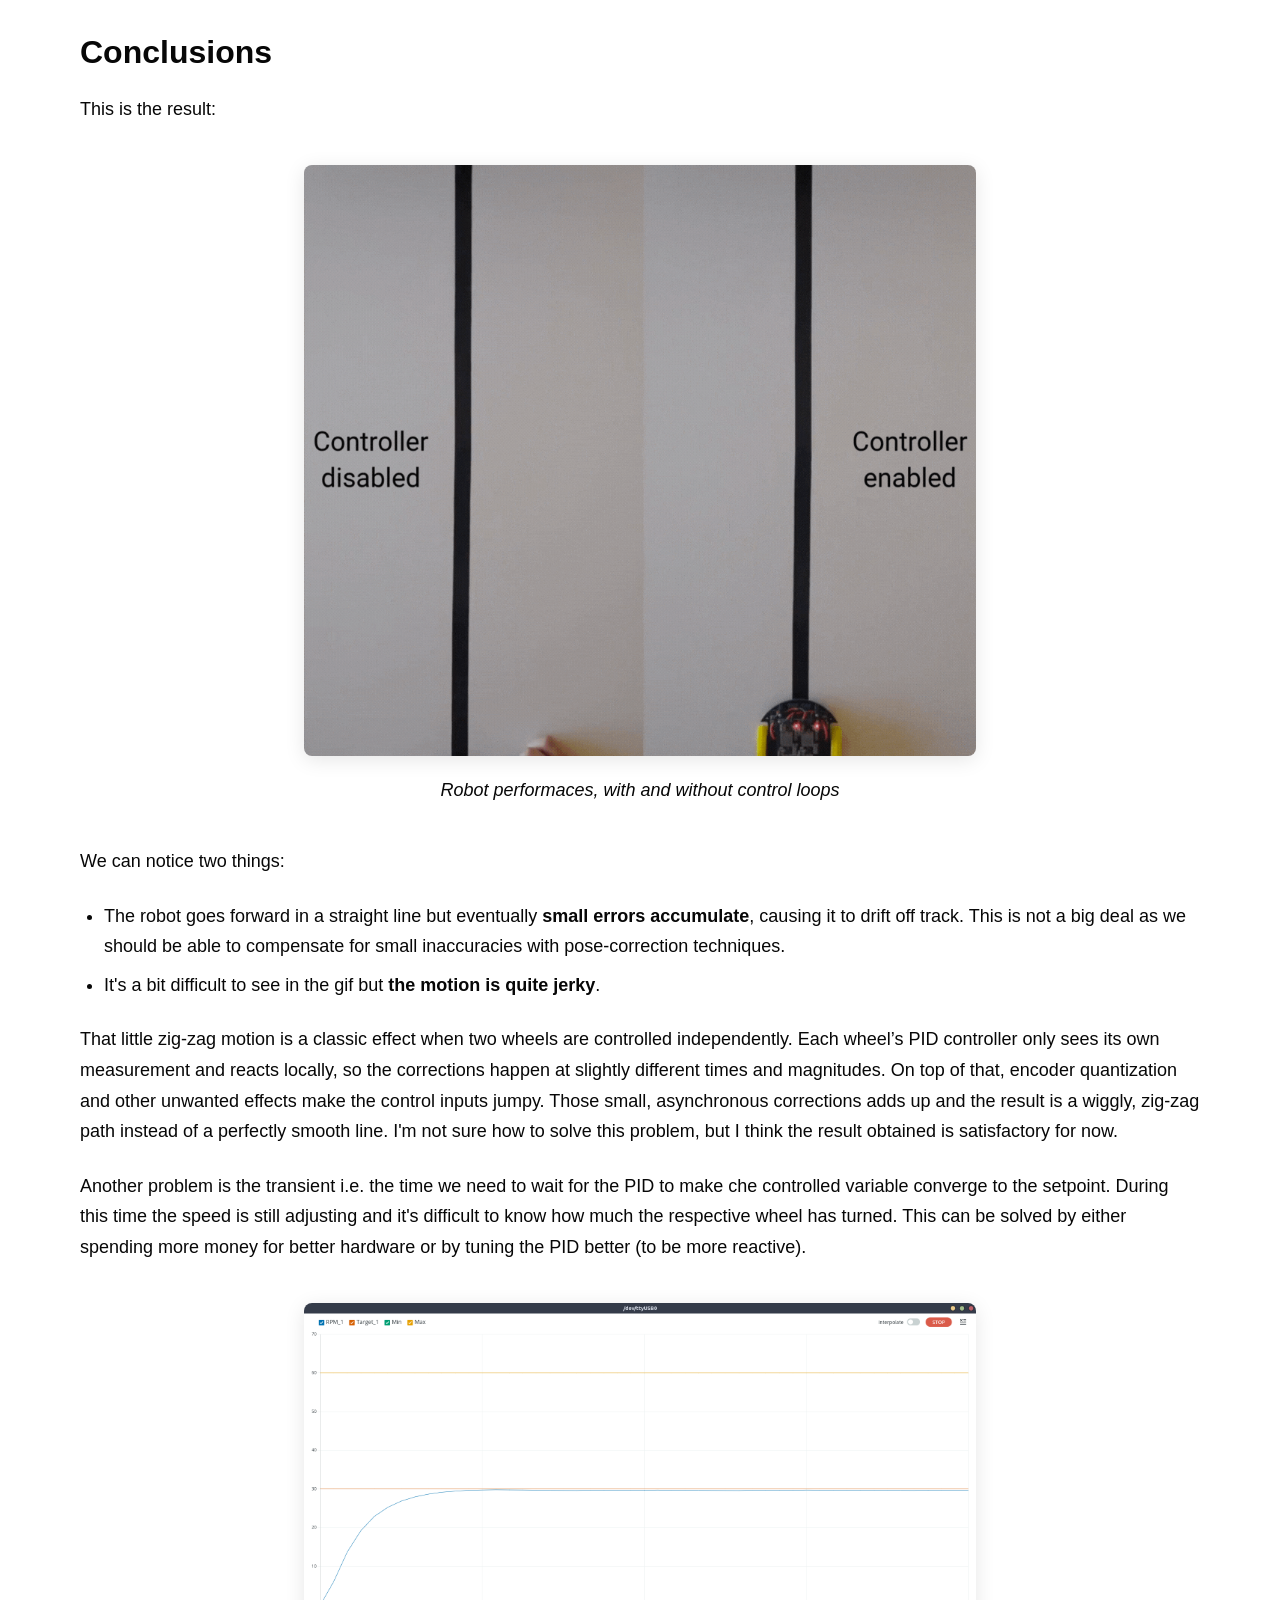
==== commit 44a0bbab: "Forgot relative link" ====
--- a/projects/differential_drive/index.html
+++ b/projects/differential_drive/index.html
@@ -6,7 +6,7 @@
   <meta name="viewport" content="width=device-width, initial-scale=1.0">
   <title>My Portfolio - Differential Drive</title>
 
-  <link rel="icon" type="image/png" href="assets/icons/favicon.png">
+  <link rel="icon" type="image/png" href="../../assets/icons/favicon.png">
 
   <link rel="stylesheet" href="../../assets/css/style.css">
   <link rel="stylesheet" href="https://cdn.jsdelivr.net/npm/prismjs/themes/prism.css">
